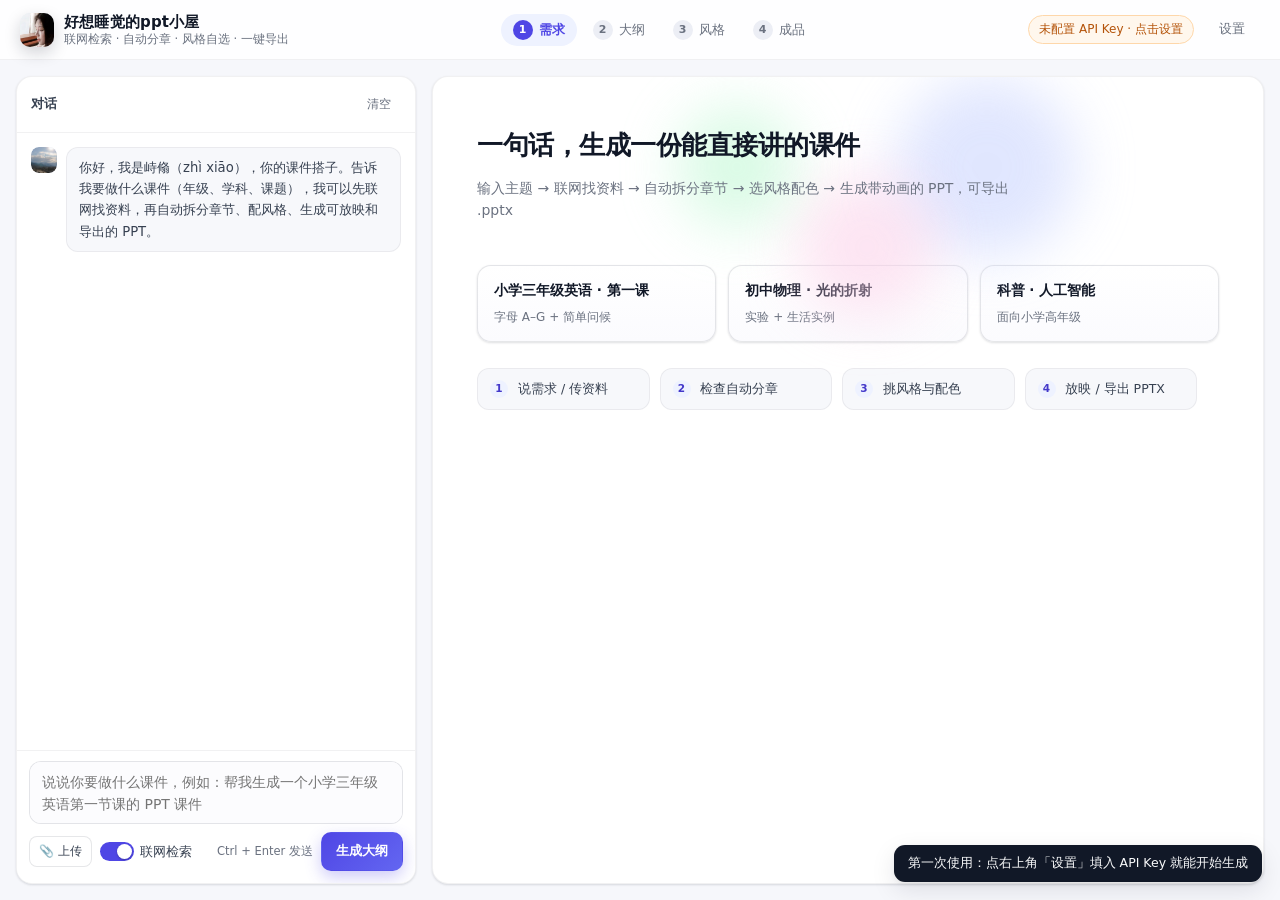
==== index.html @ 5283cb80 "security+ui: index.html" ====
<!doctype html>
<html lang="zh-CN">
<head>
<meta charset="utf-8">
<meta name="viewport" content="width=device-width, initial-scale=1">
<meta name="description" content="好想睡觉的ppt小屋 —— 一句话生成高质量 PPT 课件：联网检索、内容分章、风格配色自选、动画放映、一键导出 PPTX">
<title>好想睡觉的ppt小屋 · 一句话生成 PPT 课件</title>
<link rel="icon" type="image/png" href="assets/img/favicon.png">
<link rel="shortcut icon" href="assets/img/favicon.ico">
<meta name="referrer" content="no-referrer">
<meta http-equiv="Content-Security-Policy" content="default-src 'self'; base-uri 'self'; object-src 'none'; form-action 'self'; script-src 'self'; style-src 'self' 'unsafe-inline'; img-src 'self' data: blob: https:; media-src 'self' data: blob:; font-src 'self' data:; connect-src 'self' https:; worker-src 'self' blob:">
<link rel="stylesheet" href="assets/app.css">
<link rel="stylesheet" href="assets/themes.css">
<link rel="stylesheet" href="assets/welcome.css">
</head>
<body>

<header class="topbar">
  <div class="brand">
    <div class="brand-logo"><img src="assets/img/avatar-girl-face.jpg" alt="好想睡觉的ppt小屋"></div>
    <div class="brand-text">
      <strong>好想睡觉的ppt小屋</strong>
      <span>联网检索 · 自动分章 · 风格自选 · 一键导出</span>
    </div>
  </div>

  <ol class="steps" id="steps">
    <li data-step="1" class="is-current"><b>1</b><span>需求</span></li>
    <li data-step="2"><b>2</b><span>大纲</span></li>
    <li data-step="3"><b>3</b><span>风格</span></li>
    <li data-step="4"><b>4</b><span>成品</span></li>
  </ol>

  <div class="topbar-right">
    <span class="model-chip" id="model-chip" title="点击设置 API">未配置模型</span>
    <button class="btn ghost" id="btn-settings">设置</button>
  </div>
</header>

<main class="shell">
  <!-- ============ 左：对话 ============ -->
  <section class="chat">
    <div class="chat-head">
      <h2>对话</h2>
      <button class="btn tiny ghost" id="btn-clear">清空</button>
    </div>

    <div class="messages" id="messages"></div>

    <div class="sources" id="sources" hidden>
      <div class="sources-head"><span>联网检索结果</span><button class="btn tiny ghost" id="btn-sources-toggle">收起</button></div>
      <div class="sources-body" id="sources-body"></div>
    </div>

    <div class="composer">
      <div class="attach-strip" id="attach-strip"></div>
      <textarea id="prompt" maxlength="2000" rows="2" placeholder="说说你要做什么课件，例如：帮我生成一个小学三年级英语第一节课的 PPT 课件"></textarea>
      <div class="composer-bar">
        <button class="btn tiny" id="btn-attach" title="上传资料 / 图片 / 视频">📎 上传</button>
        <label class="switch" title="开启后会先联网检索再生成">
          <input type="checkbox" id="opt-search" checked><i></i><span>联网检索</span>
        </label>
        <span class="composer-hint" id="composer-hint">Ctrl + Enter 发送</span>
        <button class="btn primary" id="btn-send">生成大纲</button>
      </div>
    </div>
  </section>

  <!-- ============ 右：工作区 ============ -->
  <section class="stage">

    <!-- 空状态 -->
    <div class="stage-empty" id="stage-empty">
      <div class="empty-art">
        <span class="deco d1"></span><span class="deco d2"></span><span class="deco d3"></span>
        <div class="empty-title">一句话，生成一份能直接讲的课件</div>
        <p>输入主题 → 联网找资料 → 自动拆分章节 → 选风格配色 → 生成带动画的 PPT，可导出 .pptx</p>
      </div>
      <div class="examples" id="examples">
        <button class="example" data-prompt="帮我生成一个小学三年级英语第一节课内容的 PPT，包含字母和简单问候语，适合 40 分钟课堂">
          <b>小学三年级英语 · 第一课</b><span>字母 A–G + 简单问候</span>
        </button>
        <button class="example" data-prompt="帮我做一份初中物理《光的折射》课件，要有实验演示步骤和生活例子，适合 45 分钟课堂">
          <b>初中物理 · 光的折射</b><span>实验 + 生活实例</span>
        </button>
        <button class="example" data-prompt="帮我生成一份《人工智能是什么》的科普 PPT，面向小学高年级学生，要通俗有趣，带互动提问">
          <b>科普 · 人工智能</b><span>面向小学高年级</span>
        </button>
      </div>
      <div class="empty-steps">
        <div><b>1</b> 说需求 / 传资料</div>
        <div><b>2</b> 检查自动分章</div>
        <div><b>3</b> 挑风格与配色</div>
        <div><b>4</b> 放映 / 导出 PPTX</div>
      </div>
    </div>

    <!-- 面板 2：大纲 -->
    <div class="stage-panel" id="panel-outline" hidden>
      <div class="panel-head">
        <div>
          <h2>第 2 步 · 内容结构</h2>
          <p class="muted" id="outline-sub">下面是 AI 拆分出的章节，可以直接改标题、要点、增删页面。</p>
        </div>
        <div class="panel-actions">
          <button class="btn ghost" id="btn-replan">重新规划</button>
          <button class="btn primary" id="btn-to-style">下一步：选风格 →</button>
        </div>
      </div>
      <div class="deck-meta" id="deck-meta"></div>
      <div class="outline-list" id="outline-list"></div>
      <div class="outline-foot">
        <button class="btn ghost" id="btn-add-slide">＋ 添加一页</button>
        <span class="muted" id="outline-count"></span>
      </div>
    </div>

    <!-- 面板 3：风格 -->
    <div class="stage-panel" id="panel-style" hidden>
      <div class="panel-head">
        <div>
          <h2>第 3 步 · 风格与配色</h2>
          <p class="muted">先挑版式风格，再调配色、字体和动画，右侧实时预览。</p>
        </div>
        <div class="panel-actions">
          <button class="btn ghost" id="btn-back-outline">← 回到大纲</button>
          <button class="btn primary" id="btn-to-deck">生成演示文稿 →</button>
        </div>
      </div>

      <div class="style-layout">
        <div class="style-controls">
          <div class="style-block">
            <h3>版式风格</h3>
            <div class="card-row" id="style-cards"></div>
          </div>
          <div class="style-block">
            <h3>配色主题</h3>
            <div class="swatch-row" id="palette-row"></div>
          </div>
          <div class="style-block split">
            <div>
              <h3>字体</h3>
              <div class="chip-row" id="font-row"></div>
            </div>
            <div>
              <h3>动画</h3>
              <div class="chip-row" id="anim-row"></div>
            </div>
          </div>
        </div>
        <div class="style-preview">
          <div class="preview-label">实时预览</div>
          <div class="preview-stage" id="preview-stage"></div>
          <div class="preview-cap" id="preview-cap"></div>
        </div>
      </div>
    </div>

    <!-- 面板 4：成品 -->
    <div class="stage-panel" id="panel-deck" hidden>
      <div class="panel-head">
        <div>
          <h2>第 4 步 · 成品</h2>
          <p class="muted" id="deck-sub">点击任意一页可放大查看；放映时用 ← → 翻页。</p>
        </div>
        <div class="panel-actions">
          <button class="btn ghost" id="btn-back-style">← 改风格</button>
          <button class="btn" id="btn-present">▶ 全屏放映</button>
          <button class="btn" id="btn-print">打印 / PDF</button>
          <button class="btn primary" id="btn-export-pptx">导出 PPTX</button>
        </div>
      </div>
      <div class="deck-tools">
        <button class="btn tiny ghost" id="btn-export-img">导出图片版（像素级还原）</button>
        <span class="muted" id="deck-info"></span>
      </div>
      <div class="deck-grid" id="deck-grid"></div>
    </div>

  </section>
</main>

<!-- 设置 -->
<dialog class="dlg" id="dlg-settings">
  <form method="dialog" class="dlg-body" id="settings-form">
    <h2>模型设置</h2>
    <p class="muted">本页在浏览器里直接调用 DeepSeek / OpenAI 兼容接口，Key 只保存在你本机浏览器，不会上传到任何服务器。</p>

    <label>接口地址（Base URL）
      <input id="set-baseurl" type="text" placeholder="https://api.deepseek.com/v1" autocomplete="off">
    </label>
    <label>API Key
      <input id="set-apikey" type="password" placeholder="sk-..." autocomplete="off">
        <label class="chk-line"><input type="checkbox" id="set-remember" checked> 在这台电脑记住 Key（取消勾选 = 只在当前标签页有效）</label>
    </label>
    <label>模型
      <input id="set-model" type="text" list="model-list" placeholder="deepseek-chat" autocomplete="off">
      <datalist id="model-list">
        <option value="deepseek-chat"></option>
        <option value="deepseek-reasoner"></option>
        <option value="gpt-4o-mini"></option>
      </datalist>
    </label>
    <label>搜索代理（可选，留空用内置公共代理）
      <input id="set-proxy" type="text" placeholder="https://你的worker地址/?url={url}" autocomplete="off">
    </label>

    <div class="dlg-actions">
      <button class="btn ghost" type="button" id="btn-test">测试连接</button>
      <span class="dlg-status" id="test-status"></span>
      <span class="grow"></span>
      <button class="btn" value="cancel">取消</button>
      <button class="btn primary" id="btn-save-settings" value="default">保存</button>
    </div>
  </form>
</dialog>

<div class="toasts" id="toasts"></div>
<input type="file" id="file-input" multiple hidden>

<!-- 依赖库（本地 vendor 优先，缺失时回退 CDN） -->
<script src="vendor/jszip.min.js"></script>
<script src="vendor/mammoth.browser.min.js"></script>
<script src="vendor/html2canvas.min.js"></script>
<script src="vendor/pptxgen.js"></script>

<script src="assets/presets.js"></script>
<script src="assets/search.js"></script>
<script src="assets/files.js"></script>
<script src="assets/render.js"></script>
<script src="assets/export.js"></script>
<script src="assets/welcome.js"></script>
<script src="assets/app.js"></script>
</body>
</html>
---- assets/app.css ----
/* ============================================================
   app.css —— 界面外壳（对话区 / 大纲 / 风格选择 / 成品预览）
   ============================================================ */

:root{
  --bg:#f6f7fb;
  --panel:#ffffff;
  --panel-2:#fbfbfe;
  --ink:#111827;
  --ink-2:#374151;
  --muted:#6b7280;
  --line:rgba(17,24,39,.10);
  --line-soft:rgba(17,24,39,.06);
  --brand:#4f46e5;
  --brand-2:#6366f1;
  --brand-soft:#eef2ff;
  --ok:#059669;
  --warn:#d97706;
  --danger:#dc2626;
  --radius:16px;
  --radius-sm:10px;
  --shadow-sm:0 1px 2px rgba(16,24,40,.06),0 1px 3px rgba(16,24,40,.08);
  --shadow:0 8px 24px rgba(16,24,40,.10),0 2px 6px rgba(16,24,40,.06);
  --shadow-lg:0 24px 60px rgba(16,24,40,.18);
  --font: "Source Han Sans SC","Noto Sans SC","PingFang SC","Microsoft YaHei",system-ui,-apple-system,"Segoe UI",sans-serif;
}

*{box-sizing:border-box}
html,body{height:100%}
body{
  margin:0;background:var(--bg);color:var(--ink);font-family:var(--font);
  font-size:14px;line-height:1.6;-webkit-font-smoothing:antialiased;
}
button,input,textarea,select{font:inherit;color:inherit}
h1,h2,h3,h4,p{margin:0}
.muted{color:var(--muted)}
.grow{flex:1}

/* ---------------- 顶栏 ---------------- */
.topbar{
  height:60px;display:flex;align-items:center;gap:20px;padding:0 20px;
  background:rgba(255,255,255,.86);backdrop-filter:saturate(1.4) blur(10px);
  border-bottom:1px solid var(--line-soft);position:sticky;top:0;z-index:40;
}
.brand{display:flex;align-items:center;gap:10px;min-width:230px}
.brand-logo{
  width:34px;height:34px;border-radius:10px;display:grid;place-items:center;
  background:linear-gradient(135deg,#4f46e5,#7c3aed);color:#fff;font-weight:800;font-size:18px;
  box-shadow:0 6px 14px rgba(79,70,229,.35);
}
.brand-text{display:flex;flex-direction:column;line-height:1.25}
.brand-text strong{font-size:15px;letter-spacing:.2px}
.brand-text span{font-size:11.5px;color:var(--muted)}

.steps{display:flex;align-items:center;gap:4px;list-style:none;margin:0 auto;padding:0}
.steps li{display:flex;align-items:center;gap:6px;padding:6px 12px;border-radius:999px;color:var(--muted);font-size:12.5px}
.steps li b{
  width:20px;height:20px;border-radius:50%;display:grid;place-items:center;font-size:11px;
  background:#eceef5;color:#6b7280;font-weight:700;
}
.steps li.is-current{background:var(--brand-soft);color:var(--brand);font-weight:600}
.steps li.is-current b{background:var(--brand);color:#fff}
.steps li.is-done b{background:var(--ok);color:#fff}
.steps li.is-done{color:var(--ink-2)}

.topbar-right{display:flex;align-items:center;gap:10px;min-width:230px;justify-content:flex-end}
.model-chip{
  font-size:12px;color:var(--muted);background:#f3f4f8;border:1px solid var(--line-soft);
  padding:4px 10px;border-radius:999px;cursor:pointer;max-width:190px;overflow:hidden;text-overflow:ellipsis;white-space:nowrap;
}
.model-chip.is-warn{background:#fff7ed;color:#b45309;border-color:#fed7aa}

/* ---------------- 按钮 ---------------- */
.btn{
  border:1px solid var(--line);background:#fff;color:var(--ink-2);
  padding:8px 14px;border-radius:10px;cursor:pointer;font-size:13px;font-weight:500;
  transition:transform .06s ease,box-shadow .15s ease,background .15s ease,border-color .15s ease;
  white-space:nowrap;
}
.btn:hover{background:#f9fafb;border-color:rgba(17,24,39,.16)}
.btn:active{transform:translateY(1px)}
.btn.primary{background:linear-gradient(135deg,#4f46e5,#6366f1);border-color:transparent;color:#fff;font-weight:600;box-shadow:0 6px 16px rgba(79,70,229,.28)}
.btn.primary:hover{filter:brightness(1.04)}
.btn.ghost{background:transparent;border-color:transparent;color:var(--muted)}
.btn.ghost:hover{background:#f3f4f8;color:var(--ink)}
.btn.tiny{padding:5px 9px;font-size:12px;border-radius:8px}
.btn:disabled{opacity:.55;cursor:not-allowed;box-shadow:none}

/* ---------------- 主布局 ---------------- */
.shell{
  display:grid;grid-template-columns:400px minmax(0,1fr);
  gap:16px;padding:16px;height:calc(100vh - 60px);overflow:hidden;
}

/* ---------------- 对话区 ---------------- */
.chat{
  background:var(--panel);border:1px solid var(--line-soft);border-radius:var(--radius);
  box-shadow:var(--shadow-sm);display:flex;flex-direction:column;min-height:0;overflow:hidden;
}
.chat-head{display:flex;align-items:center;justify-content:space-between;padding:12px 14px;border-bottom:1px solid var(--line-soft)}
.chat-head h2{font-size:13px;font-weight:700;color:var(--ink-2);letter-spacing:.4px;text-transform:uppercase}

.messages{flex:1;overflow-y:auto;padding:14px;display:flex;flex-direction:column;gap:12px;scroll-behavior:smooth}
.msg{display:flex;gap:9px;align-items:flex-start;animation:msg-in .28s ease both}
@keyframes msg-in{from{opacity:0;transform:translateY(6px)}to{opacity:1;transform:none}}
.msg .avatar{
  flex:0 0 26px;width:26px;height:26px;border-radius:8px;display:grid;place-items:center;
  font-size:12px;font-weight:700;background:#eceef5;color:#4b5563;
}
.msg.user .avatar{background:var(--brand);color:#fff}
.msg.ai .avatar{background:linear-gradient(135deg,#0ea5e9,#6366f1);color:#fff}
.msg .bubble{
  background:#f7f8fb;border:1px solid var(--line-soft);border-radius:12px;padding:9px 12px;
  font-size:13.2px;color:var(--ink-2);max-width:100%;overflow-wrap:anywhere;white-space:pre-wrap;
}
.msg.user .bubble{background:var(--brand-soft);border-color:#e0e7ff;color:#312e81}
.msg.ai .bubble b{color:var(--ink)}
.msg .bubble .tag{
  display:inline-block;font-size:11px;padding:1px 6px;border-radius:6px;background:#eef2ff;color:#4338ca;margin-right:6px;
}
.msg .bubble .err{color:var(--danger);font-size:12.5px}
.typing{display:inline-flex;gap:3px;align-items:center}
.typing i{width:6px;height:6px;border-radius:50%;background:#9ca3af;animation:blink 1.1s infinite}
.typing i:nth-child(2){animation-delay:.15s}
.typing i:nth-child(3){animation-delay:.3s}
@keyframes blink{0%,80%,100%{opacity:.25;transform:translateY(0)}40%{opacity:1;transform:translateY(-2px)}}

.attach-strip{display:flex;flex-wrap:wrap;gap:6px}
.attach-strip:empty{display:none}
.attach{
  display:flex;align-items:center;gap:6px;background:#f3f4f8;border:1px solid var(--line-soft);
  border-radius:9px;padding:4px 8px;font-size:12px;color:var(--ink-2);max-width:100%;
}
.attach img{width:26px;height:26px;border-radius:6px;object-fit:cover}
.attach .x{cursor:pointer;color:var(--muted);font-size:13px;padding:0 2px}
.attach .x:hover{color:var(--danger)}

/* 来源 */
.sources{border-top:1px solid var(--line-soft);background:var(--panel-2);max-height:190px;display:flex;flex-direction:column}
.sources-head{display:flex;align-items:center;justify-content:space-between;padding:8px 14px;font-size:12px;color:var(--muted);font-weight:600}
.sources-body{overflow-y:auto;padding:0 14px 10px;display:flex;flex-direction:column;gap:6px}
.source{display:flex;gap:8px;font-size:12px;line-height:1.5}
.source .idx{
  flex:0 0 18px;height:18px;border-radius:5px;background:#eef2ff;color:#4338ca;font-weight:700;
  display:grid;place-items:center;font-size:10.5px;margin-top:1px;
}
.source a{color:#312e81;text-decoration:none;font-weight:600}
.source a:hover{text-decoration:underline}
.source .snip{color:var(--muted);display:block;margin-top:1px}
.sources.is-collapsed .sources-body{display:none}

/* 输入区 */
.composer{border-top:1px solid var(--line-soft);padding:10px 12px 12px;display:flex;flex-direction:column;gap:8px;background:var(--panel)}
.composer textarea{
  width:100%;resize:none;border:1px solid var(--line);border-radius:12px;padding:10px 12px;
  background:#fcfcfe;outline:none;line-height:1.55;max-height:160px;min-height:52px;
}
.composer textarea:focus{border-color:#c7d2fe;box-shadow:0 0 0 3px rgba(99,102,241,.14);background:#fff}
.composer-bar{display:flex;align-items:center;gap:8px;flex-wrap:wrap}
.composer-hint{font-size:11.5px;color:var(--muted);margin-left:auto}

.switch{display:inline-flex;align-items:center;gap:6px;font-size:12.5px;color:var(--ink-2);cursor:pointer;user-select:none}
.switch input{display:none}
.switch i{
  width:34px;height:19px;border-radius:999px;background:#d7dae3;position:relative;transition:background .18s ease;flex:0 0 auto;
}
.switch i::after{
  content:"";position:absolute;top:2px;left:2px;width:15px;height:15px;border-radius:50%;background:#fff;
  box-shadow:0 1px 2px rgba(0,0,0,.25);transition:transform .18s ease;
}
.switch input:checked + i{background:var(--brand)}
.switch input:checked + i::after{transform:translateX(15px)}

/* ---------------- 舞台 ---------------- */
.stage{
  background:var(--panel);border:1px solid var(--line-soft);border-radius:var(--radius);
  box-shadow:var(--shadow-sm);overflow:hidden;display:flex;min-height:0;position:relative;
}
[hidden]{display:none!important}
.stage-empty,.stage-panel{flex:1;min-width:0;display:flex;flex-direction:column;overflow:hidden}
.stage-empty{padding:40px 44px;overflow-y:auto}

.empty-art{position:relative;padding:8px 0 22px;max-width:640px}
.empty-art .deco{position:absolute;border-radius:50%;filter:blur(28px);opacity:.55}
.empty-art .d1{width:180px;height:180px;background:#c7d2fe;top:-40px;right:40px}
.empty-art .d2{width:140px;height:140px;background:#fbcfe8;top:60px;right:180px}
.empty-art .d3{width:120px;height:120px;background:#bbf7d0;top:-10px;right:320px}
.empty-title{position:relative;font-size:26px;font-weight:800;letter-spacing:-.5px;margin-bottom:10px}
.empty-art p{position:relative;color:var(--muted);font-size:14px;max-width:560px}

.examples{display:grid;grid-template-columns:repeat(auto-fill,minmax(220px,1fr));gap:12px;margin:22px 0 26px}
.example{
  text-align:left;border:1px solid var(--line);background:linear-gradient(180deg,#fff,#fbfbfe);
  border-radius:14px;padding:14px 16px;cursor:pointer;transition:.16s ease;box-shadow:var(--shadow-sm);
}
.example:hover{border-color:#c7d2fe;box-shadow:0 10px 24px rgba(79,70,229,.12);transform:translateY(-1px)}
.example b{display:block;font-size:13.5px;margin-bottom:3px}
.example span{font-size:12px;color:var(--muted)}

.empty-steps{display:grid;grid-template-columns:repeat(4,1fr);gap:10px;max-width:720px}
.empty-steps div{
  background:#f7f8fb;border:1px solid var(--line-soft);border-radius:12px;padding:10px 12px;font-size:12.5px;color:var(--ink-2);
}
.empty-steps b{
  display:inline-grid;place-items:center;width:18px;height:18px;border-radius:50%;background:#eef2ff;color:#4338ca;
  font-size:10.5px;margin-right:6px;vertical-align:1px;
}

/* 面板头 */
.panel-head{
  display:flex;align-items:flex-start;justify-content:space-between;gap:16px;
  padding:16px 20px;border-bottom:1px solid var(--line-soft);flex-wrap:wrap;
}
.panel-head h2{font-size:17px;font-weight:750;letter-spacing:-.2px}
.panel-head p{font-size:12.5px;margin-top:3px;max-width:620px}
.panel-actions{display:flex;gap:8px;align-items:center;flex-wrap:wrap}

/* 大纲 */
.deck-meta{padding:10px 20px;display:flex;gap:8px;flex-wrap:wrap;align-items:center;border-bottom:1px solid var(--line-soft);background:var(--panel-2)}
.deck-meta .mtitle{font-weight:700;font-size:13.5px}
.badge{font-size:11.5px;padding:2px 8px;border-radius:999px;background:#eef2ff;color:#4338ca;font-weight:600}
.badge.gray{background:#f3f4f8;color:#4b5563}
.badge.ok{background:#ecfdf5;color:#047857}

.outline-list{flex:1;overflow-y:auto;padding:16px 20px;display:flex;flex-direction:column;gap:10px}
.slide-card{
  border:1px solid var(--line);border-radius:14px;background:#fff;padding:12px 14px;display:flex;gap:12px;
  transition:.15s ease;box-shadow:var(--shadow-sm);
}
.slide-card:hover{border-color:#c7d2fe}
.slide-card .num{
  flex:0 0 30px;height:30px;border-radius:9px;display:grid;place-items:center;
  background:#f3f4f8;color:#4b5563;font-weight:700;font-size:12.5px;
}
.slide-card .body{flex:1;min-width:0;display:flex;flex-direction:column;gap:7px}
.slide-card .row1{display:flex;align-items:center;gap:8px;flex-wrap:wrap}
.slide-card select{
  font-size:11.5px;border:1px solid var(--line-soft);border-radius:7px;padding:2px 6px;background:#f9fafb;color:#4b5563;
}
.slide-card input.title{
  width:100%;border:1px solid transparent;background:transparent;font-size:14px;font-weight:600;padding:3px 4px;border-radius:7px;
}
.slide-card input.title:hover,.slide-card input.title:focus{border-color:var(--line);background:#fcfcfe;outline:none}
.slide-card input.sub{
  width:100%;border:1px solid transparent;background:transparent;font-size:12.5px;color:var(--muted);padding:2px 4px;border-radius:7px;
}
.slide-card input.sub:hover,.slide-card input.sub:focus{border-color:var(--line);background:#fcfcfe;outline:none}
.slide-card textarea{
  width:100%;border:1px solid var(--line-soft);border-radius:9px;padding:7px 9px;font-size:12.5px;line-height:1.55;
  background:#fcfcfe;resize:vertical;min-height:60px;outline:none;
}
.slide-card textarea:focus{border-color:#c7d2fe;background:#fff}
.slide-card .tools{display:flex;flex-direction:column;gap:4px}
.icon-btn{
  width:26px;height:26px;border-radius:8px;border:1px solid transparent;background:transparent;color:var(--muted);
  cursor:pointer;display:grid;place-items:center;font-size:13px;
}
.icon-btn:hover{background:#f3f4f8;color:var(--ink)}
.icon-btn.danger:hover{background:#fef2f2;color:var(--danger)}
.outline-foot{display:flex;align-items:center;gap:12px;padding:12px 20px;border-top:1px solid var(--line-soft);background:var(--panel-2)}

/* 风格 */
.style-layout{flex:1;display:grid;grid-template-columns:minmax(0,1fr) 420px;gap:0;overflow:hidden}
.style-controls{overflow-y:auto;padding:18px 20px;display:flex;flex-direction:column;gap:22px}
.style-block h3{font-size:12.5px;font-weight:700;color:var(--ink-2);margin-bottom:10px;letter-spacing:.3px}
.style-block.split{display:grid;grid-template-columns:1fr 1fr;gap:18px}

.card-row{display:grid;grid-template-columns:repeat(auto-fill,minmax(140px,1fr));gap:10px}
.style-card{
  border:1.5px solid var(--line);border-radius:12px;background:#fff;padding:8px;cursor:pointer;transition:.15s ease;text-align:left;
}
.style-card:hover{border-color:#c7d2fe;transform:translateY(-1px)}
.style-card.is-active{border-color:var(--brand);box-shadow:0 0 0 3px rgba(79,70,229,.14)}
.style-card .mini{
  height:64px;border-radius:8px;margin-bottom:7px;position:relative;overflow:hidden;border:1px solid var(--line-soft);
  display:flex;flex-direction:column;justify-content:flex-end;padding:8px;
}
.style-card .mini i{display:block;height:5px;border-radius:3px;margin-top:3px}
.style-card b{font-size:12.5px;display:block}
.style-card span{font-size:11px;color:var(--muted);display:block;line-height:1.4;margin-top:2px}

.swatch-row{display:flex;flex-wrap:wrap;gap:8px}
.swatch{
  display:flex;align-items:center;gap:7px;border:1.5px solid var(--line);background:#fff;border-radius:999px;
  padding:5px 12px 5px 6px;cursor:pointer;font-size:12px;transition:.15s ease;
}
.swatch:hover{border-color:#c7d2fe}
.swatch.is-active{border-color:var(--brand);box-shadow:0 0 0 3px rgba(79,70,229,.14)}
.swatch .dots{display:flex;gap:2px}
.swatch .dots i{width:12px;height:12px;border-radius:50%;display:block;border:1px solid rgba(0,0,0,.06)}

.chip-row{display:flex;flex-wrap:wrap;gap:7px}
.chip{
  border:1.5px solid var(--line);background:#fff;border-radius:9px;padding:6px 11px;font-size:12px;cursor:pointer;transition:.15s ease;
}
.chip:hover{border-color:#c7d2fe}
.chip.is-active{border-color:var(--brand);color:var(--brand);background:var(--brand-soft);font-weight:600}

.style-preview{border-left:1px solid var(--line-soft);background:var(--panel-2);padding:16px;display:flex;flex-direction:column;gap:10px;overflow:auto}
.preview-label{font-size:12px;color:var(--muted);font-weight:600}
.preview-stage{
  width:100%;aspect-ratio:16/9;border-radius:12px;overflow:hidden;border:1px solid var(--line);
  box-shadow:var(--shadow);background:#fff;position:relative;
}
.preview-cap{font-size:12px;color:var(--muted)}

/* 成品 */
.deck-tools{display:flex;align-items:center;gap:12px;padding:10px 20px;border-bottom:1px solid var(--line-soft);background:var(--panel-2)}
.deck-grid{
  flex:1;overflow-y:auto;padding:18px 20px;display:grid;gap:14px;
  grid-template-columns:repeat(auto-fill,minmax(260px,1fr));align-content:start;
}
.thumb-card{border:1px solid var(--line);border-radius:12px;overflow:hidden;background:#fff;cursor:pointer;transition:.15s ease;box-shadow:var(--shadow-sm)}
.thumb-card:hover{border-color:#c7d2fe;transform:translateY(-1px);box-shadow:var(--shadow)}
.thumb-card .frame{aspect-ratio:16/9;overflow:hidden;position:relative}
.thumb-card .cap{display:flex;align-items:center;gap:6px;padding:7px 9px;font-size:11.5px;color:var(--muted);border-top:1px solid var(--line-soft)}
.thumb-card .cap b{color:var(--ink-2);font-weight:600;overflow:hidden;text-overflow:ellipsis;white-space:nowrap}

/* 大图查看 */
.lightbox{position:fixed;inset:0;background:rgba(12,14,20,.82);z-index:9000;display:flex;flex-direction:column;align-items:center;justify-content:center;gap:12px;padding:24px}
.lightbox .stage-wrap{width:min(92vw,1280px);aspect-ratio:16/9;border-radius:14px;overflow:hidden;box-shadow:var(--shadow-lg);background:#fff}
.lightbox .lb-bar{display:flex;gap:10px;align-items:center;color:#e5e7eb;font-size:13px}
.lightbox .btn{background:rgba(255,255,255,.14);border-color:rgba(255,255,255,.22);color:#fff}
.lightbox .btn:hover{background:rgba(255,255,255,.22)}

/* 设置弹窗 */
.dlg{border:none;border-radius:18px;padding:0;box-shadow:var(--shadow-lg);max-width:520px;width:calc(100vw - 32px)}
.dlg::backdrop{background:rgba(12,14,20,.45);backdrop-filter:blur(2px)}
.dlg-body{padding:22px 24px;display:flex;flex-direction:column;gap:14px}
.dlg-body h2{font-size:18px;font-weight:750}
.dlg-body label{display:flex;flex-direction:column;gap:5px;font-size:12.5px;color:var(--ink-2);font-weight:600}
.dlg-body input{
  border:1px solid var(--line);border-radius:10px;padding:9px 11px;font-size:13px;background:#fcfcfe;outline:none;font-weight:400;
}
.dlg-body input:focus{border-color:#c7d2fe;box-shadow:0 0 0 3px rgba(99,102,241,.14);background:#fff}
.dlg-actions{display:flex;align-items:center;gap:10px;margin-top:4px}
.dlg-status{font-size:12px}
.dlg-status.ok{color:var(--ok)}
.dlg-status.err{color:var(--danger)}

/* Toast */
.toasts{position:fixed;right:18px;bottom:18px;display:flex;flex-direction:column;gap:8px;z-index:9500}
.toast{
  background:#111827;color:#f9fafb;border-radius:11px;padding:9px 14px;font-size:12.5px;box-shadow:var(--shadow);
  animation:toast-in .22s ease both;max-width:380px;line-height:1.5;
}
.toast.ok{background:#065f46}
.toast.err{background:#991b1b}
@keyframes toast-in{from{opacity:0;transform:translateY(8px)}to{opacity:1;transform:none}}

/* 滚动条 */
::-webkit-scrollbar{width:10px;height:10px}
::-webkit-scrollbar-thumb{background:#d9dce4;border-radius:999px;border:3px solid transparent;background-clip:content-box}
::-webkit-scrollbar-thumb:hover{background:#c3c8d4;background-clip:content-box}
::-webkit-scrollbar-track{background:transparent}

/* 响应式 */
@media (max-width:1100px){
  .shell{grid-template-columns:1fr;height:auto;overflow:visible}
  .chat{height:52vh;min-height:380px}
  .stage{min-height:60vh}
  .style-layout{grid-template-columns:1fr}
  .style-preview{border-left:none;border-top:1px solid var(--line-soft)}
  .steps{display:none}
}
@media (max-width:640px){
  .topbar{padding:0 12px;gap:10px}
  .brand-text span{display:none}
  .brand{min-width:0}
  .topbar-right{min-width:0}
  .shell{padding:10px;gap:10px}
  .stage-empty{padding:24px 18px}
  .empty-title{font-size:21px}
  .empty-steps{grid-template-columns:1fr 1fr}
  .panel-head{padding:14px}
  .panel-actions{width:100%}
  .outline-list,.deck-grid,.style-controls{padding:14px}
  .style-block.split{grid-template-columns:1fr}
  .composer-hint{display:none}
}

/* ===== 品牌与头像改成照片（2026-11-09） ===== */
.brand-logo{
  overflow:hidden;padding:0;display:block;flex:0 0 34px;
  background:#eceef5;box-shadow:0 6px 16px rgba(17,24,39,.18);
}
.brand-logo img{width:100%;height:100%;object-fit:cover;display:block}
.brand-text strong{font-size:15px;letter-spacing:.2px}

.msg .avatar{overflow:hidden;padding:0;background:#eceef5}
.msg .avatar img{width:100%;height:100%;object-fit:cover;display:block;border-radius:inherit}
.msg.user .avatar,.msg.ai .avatar{background:#eceef5}
/* ===== 品牌名（较长）在窄屏不折行、不挤爆顶栏 ===== */
.brand-text strong{white-space:nowrap}
@media (max-width:760px){
  .brand{min-width:0;flex:1 1 auto;overflow:hidden}
  .brand-text{min-width:0;overflow:hidden}
  .brand-text strong{font-size:13.5px;overflow:hidden;text-overflow:ellipsis;display:block}
  .topbar-right{gap:8px}
  #model-chip{max-width:130px;overflow:hidden;text-overflow:ellipsis;white-space:nowrap}
}
---- assets/themes.css ----
/* =========================================================================
   themes.css — 幻灯片渲染引擎样式
   舞台固定 1280×720，所有颜色/字体通过 --pp-* 变量注入（见 render.js）
   ========================================================================= */

/* ---------------------------------------------------------------- 基础 */

/* 默认主题兜底：只挂在宿主元素上。
   applyVars() 会在同一元素上写内联 --pp-*，内联样式优先于这里的声明；
   若把这些默认值写在 .slide 上，会反过来覆盖掉宿主继承下来的主题变量。 */
.pp-deck-host,
.pp-thumb-host,
.pp-presenter {
  --pp-bg: #ffffff;
  --pp-surface: #f4f6fa;
  --pp-text: #0f172a;
  --pp-muted: #64748b;
  --pp-primary: #2563eb;
  --pp-accent: #f59e0b;
  --pp-line: rgba(15, 23, 42, 0.12);
  --pp-line-strong: rgba(15, 23, 42, 0.24);
  --pp-primary-soft: rgba(37, 99, 235, 0.13);
  --pp-primary-soft-2: rgba(37, 99, 235, 0.22);
  --pp-accent-soft: rgba(245, 158, 11, 0.14);
  --pp-shadow: rgba(3, 7, 18, 0.18);
  --pp-glow: rgba(37, 99, 235, 0.34);
  --pp-on-primary: #ffffff;
  --pp-font-heading: "Source Han Sans SC", "Noto Sans SC", "PingFang SC", "Microsoft YaHei", sans-serif;
  --pp-font-body: "Source Han Sans SC", "Noto Sans SC", "PingFang SC", "Microsoft YaHei", sans-serif;
  --pp-serif: "Source Han Serif SC", "Noto Serif SC", "Songti SC", "SimSun", serif;
}

.slide {
  position: relative;
  width: 1280px;
  height: 720px;
  flex: none;
  overflow: hidden;
  background: var(--pp-bg);
  color: var(--pp-text);
  font-family: var(--pp-font-body);
  font-size: 18px;
  line-height: 1.6;
  letter-spacing: 0;
  font-synthesis: none;
  -webkit-font-smoothing: antialiased;
  -moz-osx-font-smoothing: grayscale;
  text-rendering: optimizeLegibility;
  isolation: isolate;
}

.slide *,
.slide *::before,
.slide *::after { box-sizing: border-box; }

.slide h1,
.slide h2,
.slide h3,
.slide h4,
.slide p,
.slide ul,
.slide ol,
.slide li,
.slide figure,
.slide figcaption,
.slide blockquote { margin: 0; padding: 0; }

.slide ul,
.slide ol { list-style: none; }

.slide img { max-width: 100%; }
.slide svg { display: block; }

/* 背景与装饰层 */
.slide .s-bg {
  position: absolute;
  inset: 0;
  z-index: 0;
  pointer-events: none;
  background: var(--pp-bg);
}

.slide .s-deco {
  position: absolute;
  inset: 0;
  z-index: 1;
  overflow: hidden;
  pointer-events: none;
}

.slide .s-deco > i { position: absolute; display: none; }

.slide .s-deco .d-num {
  position: absolute;
  display: none;
  font-family: var(--pp-font-heading);
  font-weight: 800;
  line-height: 0.8;
  letter-spacing: -0.07em;
  color: var(--pp-text);
  opacity: 0.04;
  pointer-events: none;
  user-select: none;
}

/* 内容容器 */
.slide .s-inner {
  position: relative;
  z-index: 2;
  display: flex;
  flex-direction: column;
  height: 100%;
  min-height: 0;
  padding: 54px 84px 52px;
}

/* 右上角风格装饰 */
.slide .s-mark {
  position: absolute;
  top: 30px;
  right: 38px;
  z-index: 4;
  display: flex;
  align-items: center;
  gap: 6px;
  height: 24px;
  pointer-events: none;
}

.slide .s-mark i {
  display: block;
  flex: none;
  width: 18px;
  height: 1px;
  background: var(--pp-muted);
}

/* 页码 */
.slide .s-page {
  position: absolute;
  right: 42px;
  bottom: 24px;
  z-index: 4;
  display: flex;
  align-items: baseline;
  gap: 5px;
  font-family: var(--pp-font-body);
  font-size: 13px;
  font-weight: 700;
  letter-spacing: 0.08em;
  color: var(--pp-muted);
  opacity: 0.85;
  font-variant-numeric: tabular-nums;
  pointer-events: none;
}

.slide .s-page span { font-size: 10px; font-weight: 500; opacity: 0.8; letter-spacing: 0.04em; }
.slide-cover .s-page,
.slide-end .s-page { display: none; }

/* ---------------------------------------------------------------- 通用文字 */
.slide .s-head {
  display: flex;
  flex: none;
  flex-direction: column;
  gap: 10px;
  min-height: 0;
  margin-bottom: 26px;
}

.slide .s-kicker {
  display: flex;
  align-items: center;
  gap: 12px;
  font-size: 11px;
  font-weight: 600;
  line-height: 1.2;
  letter-spacing: 0.22em;
  text-transform: uppercase;
  color: var(--pp-muted);
}

.slide .s-kicker .k-en { font-weight: 800; color: var(--pp-primary); letter-spacing: 0.24em; }

.slide .s-kicker .k-cn {
  padding-left: 12px;
  border-left: 1px solid var(--pp-line-strong);
  font-size: 11px;
  letter-spacing: 0.14em;
  color: var(--pp-muted);
}

.slide .s-title {
  font-family: var(--pp-font-heading);
  font-size: 40px;
  font-weight: 700;
  line-height: 1.2;
  letter-spacing: -0.015em;
  color: var(--pp-text);
  word-break: break-word;
  overflow-wrap: anywhere;
  display: -webkit-box;
  -webkit-box-orient: vertical;
  -webkit-line-clamp: 2;
  overflow: hidden;
}

.slide .s-title.is-sm { font-size: 34px; }
.slide .s-title.is-xs { font-size: 29px; letter-spacing: 0; }

.slide .s-sub {
  max-width: 920px;
  font-size: 16px;
  line-height: 1.5;
  color: var(--pp-muted);
  display: -webkit-box;
  -webkit-box-orient: vertical;
  -webkit-line-clamp: 2;
  overflow: hidden;
}

/* ---------------------------------------------------------------- 封面 */
.slide .s-inner.cover {
  justify-content: space-between;
  padding-top: 58px;
  padding-bottom: 54px;
}

.slide .cover-top {
  display: flex;
  flex: none;
  align-items: center;
  justify-content: space-between;
  gap: 24px;
  font-size: 11px;
  letter-spacing: 0.22em;
  text-transform: uppercase;
  color: var(--pp-muted);
}

.slide .cover-kicker {
  display: inline-flex;
  align-items: center;
  gap: 13px;
  font-weight: 700;
  letter-spacing: 0.16em;
  color: var(--pp-text);
}

.slide .ck-line {
  display: block;
  width: 38px;
  height: 1px;
  background: var(--pp-accent);
}

.slide .cover-label {
  font-size: 10px;
  letter-spacing: 0.3em;
  color: var(--pp-muted);
  opacity: 0.8;
}

.slide .cover-main {
  display: flex;
  flex: 1;
  min-height: 0;
  flex-direction: column;
  justify-content: center;
  max-width: 1010px;
}

.slide .cover-title {
  font-family: var(--pp-font-heading);
  font-size: 84px;
  font-weight: 750;
  line-height: 1.12;
  letter-spacing: -0.025em;
  color: var(--pp-text);
  word-break: break-word;
  overflow-wrap: anywhere;
  display: -webkit-box;
  -webkit-box-orient: vertical;
  -webkit-line-clamp: 3;
  overflow: hidden;
}

.slide .cover-title.is-lg { font-size: 88px; }
.slide .cover-title.is-md { font-size: 76px; }
.slide .cover-title.is-sm { font-size: 64px; }
.slide .cover-title.is-xs { font-size: 52px; letter-spacing: -0.01em; }

.slide .cover-sub {
  max-width: 840px;
  margin-top: 22px;
  font-size: 22px;
  line-height: 1.5;
  color: var(--pp-muted);
  display: -webkit-box;
  -webkit-box-orient: vertical;
  -webkit-line-clamp: 2;
  overflow: hidden;
}

.slide .cover-foot {
  display: flex;
  flex: none;
  align-items: center;
  gap: 28px;
  max-width: 1010px;
}

.slide .cover-rule { flex: 1 1 auto; height: 1px; background: var(--pp-line-strong); }

.slide .cover-meta { display: flex; flex: none; flex-wrap: wrap; gap: 10px; }

.slide .meta-chip {
  display: inline-flex;
  align-items: center;
  gap: 5px;
  padding: 7px 13px;
  border: 1px solid var(--pp-line);
  border-radius: 999px;
  font-size: 12px;
  letter-spacing: 0.04em;
  color: var(--pp-muted);
  white-space: nowrap;
}

.slide .meta-chip b { font-weight: 800; color: var(--pp-text); }

.slide .cover-serial {
  position: absolute;
  top: 50%;
  right: 84px;
  z-index: 1;
  display: none;
  flex-direction: column;
  align-items: flex-end;
  gap: 6px;
  transform: translateY(-50%);
  pointer-events: none;
}

.slide .cover-serial .cs-num {
  font-family: var(--pp-font-heading);
  font-size: 82px;
  font-weight: 800;
  line-height: 1;
  letter-spacing: -0.05em;
  color: var(--pp-text);
  opacity: 0.14;
  font-variant-numeric: tabular-nums;
}

.slide .cover-serial .cs-txt {
  font-size: 10px;
  letter-spacing: 0.3em;
  text-transform: uppercase;
  color: var(--pp-muted);
}

/* ---------------------------------------------------------------- 章节页 */
.slide .s-inner.section {
  flex-direction: row;
  align-items: center;
  gap: 56px;
  padding: 0 96px;
}

.slide .section-num {
  display: flex;
  flex: none;
  flex-direction: column;
  align-items: flex-start;
  gap: 4px;
  color: var(--pp-primary);
}

.slide .section-num b {
  font-family: var(--pp-font-heading);
  font-size: 152px;
  font-weight: 800;
  line-height: 0.86;
  letter-spacing: -0.06em;
  color: var(--pp-primary);
  opacity: 0.9;
  font-variant-numeric: tabular-nums;
}

.slide .section-num span {
  margin-left: 10px;
  font-size: 10px;
  letter-spacing: 0.34em;
  text-transform: uppercase;
  color: var(--pp-muted);
}

.slide .section-body {
  display: flex;
  flex: 1;
  min-width: 0;
  flex-direction: column;
  gap: 14px;
  max-width: 760px;
}

.slide .section-title {
  font-family: var(--pp-font-heading);
  font-size: 58px;
  font-weight: 750;
  line-height: 1.15;
  letter-spacing: -0.02em;
  color: var(--pp-text);
  word-break: break-word;
  overflow-wrap: anywhere;
  display: -webkit-box;
  -webkit-box-orient: vertical;
  -webkit-line-clamp: 2;
  overflow: hidden;
}

.slide .section-title.is-sm { font-size: 48px; }
.slide .section-title.is-xs { font-size: 40px; letter-spacing: -0.01em; }

.slide .section-sub {
  font-size: 20px;
  line-height: 1.6;
  color: var(--pp-muted);
  display: -webkit-box;
  -webkit-box-orient: vertical;
  -webkit-line-clamp: 2;
  overflow: hidden;
}

.slide .section-side {
  position: absolute;
  right: 96px;
  bottom: 88px;
  display: flex;
  align-items: flex-end;
  gap: 8px;
}

.slide .section-side i { display: block; width: 1px; height: 34px; background: var(--pp-line-strong); }
.slide .section-side i:nth-child(2) { height: 20px; background: var(--pp-accent); }
.slide .section-side i:nth-child(3) { height: 48px; }

/* ---------------------------------------------------------------- 要点页 */
.slide .bullets {
  display: flex;
  flex: 1;
  min-height: 0;
  flex-direction: column;
  justify-content: center;
  gap: 16px;
  overflow: hidden;
}

.slide .bullets li {
  display: flex;
  align-items: flex-start;
  gap: 18px;
  min-width: 0;
}

.slide .b-badge {
  display: grid;
  flex: none;
  place-items: center;
  width: 46px;
  height: 46px;
  margin-top: 1px;
  border: 1px solid var(--pp-primary-soft-2);
  border-radius: 13px;
  background: var(--pp-primary-soft);
  color: var(--pp-primary);
}

.slide .b-badge svg {
  width: 22px;
  height: 22px;
  fill: none;
  stroke: currentColor;
  stroke-width: 1.7;
  stroke-linecap: round;
  stroke-linejoin: round;
}

.slide .b-text {
  flex: 1;
  min-width: 0;
  font-weight: 500;
  color: var(--pp-text);
  word-break: break-word;
  overflow-wrap: anywhere;
  display: -webkit-box;
  -webkit-box-orient: vertical;
  -webkit-line-clamp: 2;
  overflow: hidden;
}

.slide .bullets.sz-l { gap: 22px; }
.slide .bullets.sz-l .b-text { font-size: 30px; line-height: 1.42; }
.slide .bullets.sz-l .b-badge { width: 56px; height: 56px; border-radius: 16px; }
.slide .bullets.sz-l .b-badge svg { width: 26px; height: 26px; }

.slide .bullets.sz-m { gap: 18px; }
.slide .bullets.sz-m .b-text { font-size: 26px; line-height: 1.45; }
.slide .bullets.sz-m .b-badge { width: 50px; height: 50px; border-radius: 14px; }
.slide .bullets.sz-m .b-badge svg { width: 24px; height: 24px; }

.slide .bullets.sz-s { gap: 13px; }
.slide .bullets.sz-s .b-text { font-size: 22px; line-height: 1.45; }
.slide .bullets.sz-s .b-badge { width: 44px; height: 44px; border-radius: 12px; }

.slide .bullets.sz-xs { gap: 11px; }
.slide .bullets.sz-xs .b-text { font-size: 18px; line-height: 1.45; }
.slide .bullets.sz-xs .b-badge { width: 38px; height: 38px; border-radius: 10px; }
.slide .bullets.sz-xs .b-badge svg { width: 19px; height: 19px; }

.slide .bullets.sz-xxs { gap: 9px; }
.slide .bullets.sz-xxs .b-text { font-size: 15.5px; line-height: 1.45; }
.slide .bullets.sz-xxs .b-badge { width: 32px; height: 32px; border-radius: 9px; }
.slide .bullets.sz-xxs .b-badge svg { width: 16px; height: 16px; }

.slide .bullets.cols-2 {
  display: grid;
  grid-template-columns: 1fr 1fr;
  grid-auto-flow: column;
  grid-template-rows: repeat(var(--rows, 6), minmax(0, auto));
  align-content: center;
  column-gap: 44px;
  row-gap: 15px;
}

.slide .bullets.cols-2 .b-text { -webkit-line-clamp: 2; }

.slide .bullets-more {
  flex: none;
  margin-top: 12px;
  font-size: 12px;
  letter-spacing: 0.08em;
  color: var(--pp-muted);
  opacity: 0.85;
}

/* ---------------------------------------------------------------- 两栏对比 */
.slide .cols {
  position: relative;
  display: grid;
  flex: 1;
  min-height: 0;
  grid-template-columns: 1fr 1fr;
  gap: 30px;
  align-items: stretch;
}

.slide .col {
  position: relative;
  display: flex;
  min-width: 0;
  min-height: 0;
  flex-direction: column;
  padding: 24px 26px;
  border: 1px solid var(--pp-line);
  border-radius: 18px;
  background: var(--pp-surface);
  overflow: hidden;
}

.slide .col-head {
  display: flex;
  flex: none;
  align-items: center;
  gap: 12px;
  margin-bottom: 10px;
}

.slide .col-badge {
  display: grid;
  flex: none;
  place-items: center;
  width: 34px;
  height: 34px;
  border-radius: 9px;
  background: var(--pp-primary);
  color: var(--pp-on-primary);
  font-size: 14px;
  font-weight: 800;
  letter-spacing: 0.02em;
}

.slide .col-b .col-badge { background: var(--pp-accent); }

.slide .col-head h3 {
  min-width: 0;
  font-family: var(--pp-font-heading);
  font-size: 23px;
  font-weight: 700;
  line-height: 1.3;
  color: var(--pp-text);
  display: -webkit-box;
  -webkit-box-orient: vertical;
  -webkit-line-clamp: 2;
  overflow: hidden;
}

.slide .col-sub {
  flex: none;
  margin-bottom: 9px;
  font-size: 14px;
  line-height: 1.5;
  color: var(--pp-muted);
  display: -webkit-box;
  -webkit-box-orient: vertical;
  -webkit-line-clamp: 2;
  overflow: hidden;
}

.slide .col-list {
  display: flex;
  min-height: 0;
  flex-direction: column;
  gap: 11px;
  overflow: hidden;
}

.slide .col-list li {
  display: flex;
  align-items: flex-start;
  gap: 10px;
  min-width: 0;
  font-size: 18px;
  line-height: 1.5;
  color: var(--pp-text);
}

.slide .col-list li > span:last-child {
  flex: 1;
  min-width: 0;
  word-break: break-word;
  overflow-wrap: anywhere;
  display: -webkit-box;
  -webkit-box-orient: vertical;
  -webkit-line-clamp: 2;
  overflow: hidden;
}

.slide .dot {
  flex: none;
  width: 5px;
  height: 5px;
  margin-top: 0.62em;
  border-radius: 50%;
  background: var(--pp-primary);
}

.slide .col-b .dot { background: var(--pp-accent); }

.slide .col-list.is-dense { gap: 8px; }
.slide .col-list.is-dense li { font-size: 15.5px; line-height: 1.45; }

.slide .col-vs {
  position: absolute;
  top: calc(50% - 28px);
  left: calc(50% - 28px);
  z-index: 3;
  display: grid;
  place-items: center;
  width: 56px;
  height: 56px;
  border: 1px solid var(--pp-line-strong);
  border-radius: 50%;
  background: var(--pp-bg);
  color: var(--pp-primary);
  font-family: var(--pp-font-body);
  font-size: 13px;
  font-weight: 800;
  letter-spacing: 0.06em;
  box-shadow: 0 8px 26px -14px var(--pp-shadow);
}

/* ---------------------------------------------------------------- 图文页 */
.slide .image-layout {
  display: grid;
  flex: 1;
  min-height: 0;
  grid-template-columns: 0.92fr 1.08fr;
  gap: 46px;
  align-items: stretch;
  overflow: hidden;
}

.slide .image-text {
  display: flex;
  min-width: 0;
  min-height: 0;
  flex-direction: column;
  justify-content: center;
}

.slide .image-text .s-head { margin-bottom: 16px; }

.slide .image-caption {
  margin: 2px 0 14px;
  padding-left: 14px;
  border-left: 2px solid var(--pp-accent);
  font-size: 14px;
  line-height: 1.55;
  color: var(--pp-muted);
  display: -webkit-box;
  -webkit-box-orient: vertical;
  -webkit-line-clamp: 3;
  overflow: hidden;
}

.slide .image-bullets {
  display: flex;
  flex-direction: column;
  gap: 9px;
}

.slide .image-bullets li {
  display: flex;
  align-items: flex-start;
  gap: 10px;
  font-size: 16px;
  line-height: 1.5;
  color: var(--pp-muted);
  min-width: 0;
}

.slide .image-bullets li > span:last-child {
  flex: 1;
  min-width: 0;
  display: -webkit-box;
  -webkit-box-orient: vertical;
  -webkit-line-clamp: 2;
  overflow: hidden;
}

.slide .image-figure {
  position: relative;
  display: flex;
  min-height: 0;
  height: 100%;
  flex-direction: column;
  overflow: hidden;
  margin: 0;
  border: 1px solid var(--pp-line);
  border-radius: 18px;
  background: var(--pp-surface);
  box-shadow: 0 34px 64px -40px var(--pp-shadow);
}

.slide .image-figure img {
  display: block;
  width: 100%;
  min-height: 0;
  flex: 1 1 auto;
  object-fit: cover;
}

.slide .image-figure figcaption {
  flex: none;
  padding: 11px 16px;
  border-top: 1px solid var(--pp-line);
  background: var(--pp-bg);
  font-size: 12.5px;
  line-height: 1.4;
  color: var(--pp-muted);
}

.slide .image-ph {
  display: flex;
  flex: 1;
  min-height: 0;
  flex-direction: column;
  align-items: center;
  justify-content: center;
  gap: 8px;
  padding: 20px;
  text-align: center;
  color: var(--pp-muted);
  background:
    radial-gradient(circle at 50% 42%, var(--pp-primary-soft), transparent 68%),
    var(--pp-surface);
}

.slide .image-ph svg {
  width: 58px;
  height: 58px;
  opacity: 0.55;
  fill: none;
  stroke: var(--pp-primary);
  stroke-width: 1.4;
  stroke-linecap: round;
  stroke-linejoin: round;
}

.slide .image-ph b { font-size: 15px; font-weight: 600; color: var(--pp-text); }
.slide .image-ph span { font-size: 12px; opacity: 0.8; }

/* ---------------------------------------------------------------- 引言页 */
.slide .s-inner.quote {
  align-items: center;
  justify-content: center;
  padding: 48px 120px 56px;
  text-align: center;
}

.slide .quote-label {
  display: flex;
  flex: none;
  align-items: center;
  gap: 14px;
  margin-bottom: 14px;
  font-size: 10px;
  font-weight: 700;
  letter-spacing: 0.32em;
  color: var(--pp-muted);
}

.slide .quote-label span { display: block; width: 34px; height: 1px; background: var(--pp-line-strong); }

.slide .quote-mark {
  flex: none;
  height: 62px;
  margin-bottom: 4px;
  font-family: var(--pp-serif);
  font-size: 148px;
  line-height: 0.55;
  color: var(--pp-accent);
  opacity: 0.9;
  user-select: none;
}

.slide .quote-text {
  max-width: 980px;
  font-family: var(--pp-font-heading);
  font-size: 42px;
  font-weight: 600;
  line-height: 1.45;
  letter-spacing: -0.01em;
  color: var(--pp-text);
  word-break: break-word;
  overflow-wrap: anywhere;
  display: -webkit-box;
  -webkit-box-orient: vertical;
  -webkit-line-clamp: 5;
  overflow: hidden;
}

.slide .quote-text.is-sm { font-size: 34px; line-height: 1.5; }
.slide .quote-text.is-xs { font-size: 28px; line-height: 1.55; letter-spacing: 0; }

.slide .quote-author {
  display: flex;
  flex: none;
  align-items: center;
  gap: 14px;
  margin-top: 32px;
  font-size: 17px;
  letter-spacing: 0.04em;
  color: var(--pp-muted);
}

.slide .qa-line { display: block; width: 46px; height: 1px; background: var(--pp-accent); }

/* ---------------------------------------------------------------- 数据页 */
.slide .stats {
  display: grid;
  flex: 1;
  min-height: 0;
  gap: 20px;
  align-content: center;
  overflow: hidden;
}

.slide .stats.n-2 { grid-template-columns: repeat(2, minmax(0, 1fr)); }
.slide .stats.n-3 { grid-template-columns: repeat(3, minmax(0, 1fr)); }
.slide .stats.n-4 { grid-template-columns: repeat(4, minmax(0, 1fr)); gap: 16px; }

.slide .stat {
  position: relative;
  display: flex;
  min-width: 0;
  flex-direction: column;
  justify-content: center;
  gap: 7px;
  padding: 28px 26px 32px;
  overflow: hidden;
  border: 1px solid var(--pp-line);
  border-radius: 18px;
  background: var(--pp-surface);
}

.slide .stat-val {
  font-family: var(--pp-font-heading);
  font-size: 68px;
  font-weight: 800;
  line-height: 1;
  letter-spacing: -0.045em;
  color: var(--pp-primary);
  white-space: nowrap;
  overflow: hidden;
  text-overflow: ellipsis;
  font-variant-numeric: tabular-nums;
}

.slide .stats.n-2 .stat-val { font-size: 82px; }
.slide .stats.n-4 .stat-val { font-size: 54px; }
.slide .stat-val.is-long { font-size: 44px; letter-spacing: -0.03em; }
.slide .stats.n-2 .stat-val.is-long { font-size: 58px; }
.slide .stats.n-4 .stat-val.is-long { font-size: 36px; }

.slide .stat-label {
  font-size: 16px;
  font-weight: 700;
  line-height: 1.4;
  color: var(--pp-text);
  display: -webkit-box;
  -webkit-box-orient: vertical;
  -webkit-line-clamp: 2;
  overflow: hidden;
}

.slide .stat-note {
  font-size: 12.5px;
  line-height: 1.45;
  color: var(--pp-muted);
  display: -webkit-box;
  -webkit-box-orient: vertical;
  -webkit-line-clamp: 2;
  overflow: hidden;
}

.slide .stat-bar {
  position: absolute;
  left: 26px;
  bottom: 0;
  width: 52px;
  height: 3px;
  border-radius: 2px 2px 0 0;
  background: var(--pp-accent);
}

/* ---------------------------------------------------------------- 清单 / 时间轴 */
.slide .timeline {
  position: relative;
  display: flex;
  flex: 1;
  min-height: 0;
  flex-direction: column;
  justify-content: center;
  gap: 3px;
  overflow: hidden;
}

.slide .timeline > li {
  position: relative;
  display: flex;
  align-items: flex-start;
  gap: 18px;
  padding: 7px 0;
  min-height: 0;
}

.slide .timeline > li::before {
  content: "";
  position: absolute;
  left: 21px;
  top: 51px;
  bottom: -11px;
  width: 1px;
  background: var(--pp-line);
  z-index: 0;
}

.slide .timeline > li:last-child::before { display: none; }

.slide .tl-node {
  position: relative;
  z-index: 1;
  display: grid;
  flex: none;
  place-items: center;
  width: 44px;
  height: 44px;
  border: 1px solid var(--pp-line-strong);
  border-radius: 50%;
  background: var(--pp-bg);
  color: var(--pp-primary);
  font-family: var(--pp-font-body);
  font-size: 12px;
  font-weight: 800;
  letter-spacing: 0.02em;
  font-variant-numeric: tabular-nums;
}

.slide .tl-body {
  display: flex;
  min-width: 0;
  flex-direction: column;
  gap: 3px;
  padding-top: 2px;
}

.slide .tl-title {
  font-family: var(--pp-font-heading);
  font-size: 19px;
  font-weight: 700;
  line-height: 1.35;
  color: var(--pp-text);
  word-break: break-word;
  overflow-wrap: anywhere;
  display: -webkit-box;
  -webkit-box-orient: vertical;
  -webkit-line-clamp: 1;
  overflow: hidden;
}

.slide .tl-desc {
  font-size: 16.5px;
  line-height: 1.5;
  color: var(--pp-muted);
  word-break: break-word;
  overflow-wrap: anywhere;
  display: -webkit-box;
  -webkit-box-orient: vertical;
  -webkit-line-clamp: 2;
  overflow: hidden;
}

.slide .timeline.cols-2 {
  display: grid;
  grid-template-columns: 1fr 1fr;
  grid-auto-flow: column;
  grid-template-rows: repeat(var(--rows, 4), minmax(0, auto));
  column-gap: 50px;
  row-gap: 4px;
  align-content: center;
  justify-content: stretch;
}

.slide .timeline.cols-2 > li::before { display: none; }
.slide .timeline.cols-2 .tl-node { width: 38px; height: 38px; font-size: 11px; }

/* ---------------------------------------------------------------- 结束页 */
.slide .s-inner.end {
  align-items: center;
  justify-content: center;
  padding: 0 100px;
  text-align: center;
}

.slide .end-kicker {
  display: flex;
  flex: none;
  align-items: center;
  gap: 14px;
  margin-bottom: 20px;
  font-size: 10px;
  font-weight: 700;
  letter-spacing: 0.34em;
  color: var(--pp-muted);
}

.slide .end-kicker span { display: block; width: 40px; height: 1px; background: var(--pp-accent); }

.slide .end-title {
  max-width: 1000px;
  font-family: var(--pp-font-heading);
  font-size: 104px;
  font-weight: 800;
  line-height: 1.08;
  letter-spacing: -0.04em;
  color: var(--pp-text);
  word-break: break-word;
  overflow-wrap: anywhere;
  display: -webkit-box;
  -webkit-box-orient: vertical;
  -webkit-line-clamp: 2;
  overflow: hidden;
}

.slide .end-title.is-md { font-size: 84px; }
.slide .end-title.is-sm { font-size: 64px; letter-spacing: -0.025em; }
.slide .end-title.is-xs { font-size: 48px; letter-spacing: -0.015em; }

.slide .end-sub {
  max-width: 760px;
  margin-top: 18px;
  font-size: 21px;
  line-height: 1.6;
  color: var(--pp-muted);
  display: -webkit-box;
  -webkit-box-orient: vertical;
  -webkit-line-clamp: 2;
  overflow: hidden;
}

.slide .end-contact {
  display: flex;
  flex-wrap: wrap;
  justify-content: center;
  gap: 12px;
  max-width: 900px;
  margin-top: 34px;
}

.slide .end-contact span {
  padding: 8px 16px;
  border: 1px solid var(--pp-line);
  border-radius: 999px;
  background: var(--pp-surface);
  font-size: 14px;
  letter-spacing: 0.02em;
  color: var(--pp-muted);
}

.slide .end > *:not(.end-art) { position: relative; z-index: 1; }

.slide .end-art {
  position: absolute;
  inset: 0;
  z-index: -1;
  overflow: hidden;
  pointer-events: none;
}

.slide .end-art i {
  position: absolute;
  display: block;
  border: 1px solid var(--pp-line);
  border-radius: 50%;
}

.slide .end-art i:nth-child(1) { left: 50%; top: 50%; width: 560px; height: 560px; transform: translate(-50%, -50%); }
.slide .end-art i:nth-child(2) { left: 50%; top: 50%; width: 720px; height: 720px; transform: translate(-50%, -50%); opacity: 0.6; }
.slide .end-art i:nth-child(3) { left: 50%; top: 50%; width: 900px; height: 900px; transform: translate(-50%, -50%); opacity: 0.35; }

/* ---------------------------------------------------------------- 空状态 */
.slide .bullets-empty {
  display: flex;
  flex: 1;
  align-items: center;
  justify-content: center;
  border: 1px dashed var(--pp-line-strong);
  border-radius: 16px;
  font-size: 18px;
  color: var(--pp-muted);
}

/* =========================================================================
   幻灯片容器 / 缩略图容器
   ========================================================================= */
.pp-deck-host { position: relative; width: 100%; }

.deck {
  display: flex;
  flex-direction: column;
  align-items: center;
  gap: 24px;
  width: 100%;
}

.slide-frame {
  position: relative;
  flex: none;
  width: calc(1280px * var(--pp-scale, 1));
  height: calc(720px * var(--pp-scale, 1));
  overflow: hidden;
  border-radius: 14px;
  background: var(--pp-bg, #fff);
  box-shadow: 0 26px 70px -34px rgba(3, 7, 18, 0.42);
}

.slide-frame > .slide {
  transform: scale(var(--pp-scale, 1));
  transform-origin: 0 0;
}

.deck--single { height: 100%; justify-content: center; }
.deck--single .slide-frame.is-hidden { display: none; }

.deck-empty {
  display: flex;
  width: 100%;
  min-height: 240px;
  flex-direction: column;
  align-items: center;
  justify-content: center;
  gap: 6px;
  border: 1px dashed var(--pp-line-strong);
  border-radius: 16px;
  color: var(--pp-muted);
  font-size: 14px;
}

.deck-empty b { font-size: 16px; color: var(--pp-text); }

.pp-thumb-host {
  position: relative;
  width: 100%;
  height: auto;
  aspect-ratio: 16 / 9;
  overflow: hidden;
  background: var(--pp-bg, #fff);
}

.pp-thumb-inner {
  position: absolute;
  top: 0;
  left: 0;
  width: 1280px;
  height: 720px;
  transform: scale(var(--pp-scale, 1));
  transform-origin: 0 0;
  pointer-events: none;
}

/* =========================================================================
   入场动画：.slide.is-active 时子元素依次入场，--i 控制 stagger
   ========================================================================= */
.slide .anim {
  animation-duration: 0.72s;
  animation-timing-function: cubic-bezier(0.22, 0.72, 0.22, 1);
  animation-fill-mode: both;
  animation-delay: calc(var(--i, 0) * 90ms);
}

.slide.is-active.anim-fade-up .anim { animation-name: pp-fade-up; }
.slide.is-active.anim-fade .anim { animation-name: pp-fade; animation-duration: 0.85s; }
.slide.is-active.anim-slide-left .anim { animation-name: pp-slide-left; }
.slide.is-active.anim-zoom .anim { animation-name: pp-zoom; }
.slide.is-active.anim-wipe .anim { animation-name: pp-wipe; animation-duration: 0.9s; }

.slide.is-active.anim-fade-up .anim:nth-child(2n) { animation-duration: 0.78s; }

@keyframes pp-fade-up {
  from { opacity: 0; transform: translate3d(0, 24px, 0); }
  to { opacity: 1; transform: none; }
}

@keyframes pp-fade {
  from { opacity: 0; }
  to { opacity: 1; }
}

@keyframes pp-slide-left {
  from { opacity: 0; transform: translate3d(42px, 0, 0); }
  to { opacity: 1; transform: none; }
}

@keyframes pp-zoom {
  from { opacity: 0; transform: scale(0.93); }
  to { opacity: 1; transform: none; }
}

@keyframes pp-wipe {
  from { opacity: 0.35; clip-path: inset(0 100% 0 0); }
  to { opacity: 1; clip-path: inset(0 0 0 0); }
}

/* 静态渲染（缩略图 / 导出 / animate:false）不播放动画 */
.slide.pp-static .anim {
  animation: none !important;
  opacity: 1 !important;
  transform: none !important;
  clip-path: none !important;
}

/* =========================================================================
   风格 1：editorial —— 杂志极简
   ========================================================================= */
.slide.st-editorial .s-bg {
  background:
    radial-gradient(760px 420px at 100% -8%, var(--pp-primary-soft), transparent 66%),
    radial-gradient(520px 320px at -8% 108%, var(--pp-accent-soft), transparent 64%),
    var(--pp-bg);
}

.slide.st-editorial .s-deco .d1 {
  display: block;
  top: 116px;
  bottom: 116px;
  left: 38px;
  width: 1px;
  background: var(--pp-line-strong);
}

.slide.st-editorial .s-deco .d2 {
  display: block;
  top: 150px;
  right: 96px;
  width: 10px;
  height: 10px;
  background: var(--pp-accent);
  transform: rotate(45deg);
}
 
.slide.st-editorial .s-deco .d3 {
  display: block;
  right: 66px;
  bottom: 132px;
  width: 1px;
  height: 148px;
  background: var(--pp-line-strong);
}

.slide.st-editorial .s-deco .d-num {
  display: block;
  right: 14px;
  bottom: -58px;
  font-size: 300px;
}

.slide.st-editorial .s-mark i:nth-child(1) { width: 30px; height: 1px; background: var(--pp-text); }
.slide.st-editorial .s-mark i:nth-child(2) { width: 5px; height: 5px; background: var(--pp-accent); transform: rotate(45deg); }
.slide.st-editorial .s-mark i:nth-child(3) { width: 1px; height: 16px; background: var(--pp-line-strong); margin-left: 4px; }

.slide.st-editorial .s-kicker { letter-spacing: 0.28em; }
.slide.st-editorial .s-kicker .k-en { color: var(--pp-accent); }

.slide.st-editorial .s-head {
  padding-bottom: 20px;
  border-bottom: 1px solid var(--pp-line);
}

.slide.st-editorial .s-title { font-weight: 600; letter-spacing: -0.02em; }
.slide.st-editorial .s-sub { margin-top: 2px; }

/* editorial · 要点：横向细线列表 + 方块徽标 */
.slide.st-editorial .bullets li {
  align-items: center;
  gap: 20px;
  padding-bottom: 12px;
  border-bottom: 1px solid var(--pp-line);
}

.slide.st-editorial .bullets li:last-child { padding-bottom: 0; border-bottom: 0; }

.slide.st-editorial .b-badge {
  border-radius: 2px;
  border-color: var(--pp-line-strong);
  background: transparent;
  color: var(--pp-accent);
}

.slide.st-editorial .b-text { font-weight: 500; }

/* editorial · 两栏：锐利边角 */
.slide.st-editorial .col {
  padding: 26px 30px;
  border-radius: 1px;
  background: transparent;
  border-color: var(--pp-line-strong);
}

.slide.st-editorial .col-head { padding-bottom: 12px; border-bottom: 1px solid var(--pp-line); }
.slide.st-editorial .col-badge {
  border-radius: 1px;
  background: transparent;
  border: 1px solid var(--pp-line-strong);
  color: var(--pp-text);
}
.slide.st-editorial .col-head h3 { font-weight: 600; }

.slide.st-editorial .col-vs {
  border-radius: 1px;
  rotate: 45deg;
  background: var(--pp-bg);
  box-shadow: none;
}
.slide.st-editorial .col-vs span { rotate: -45deg; font-size: 11px; }

/* editorial · 封面 */
.slide.st-editorial .cover-title { font-weight: 600; letter-spacing: -0.03em; }
.slide.st-editorial .cover-serial { display: flex; }
.slide.st-editorial .cover-rule { background: var(--pp-line-strong); }
.slide.st-editorial .cover-label { opacity: 0.55; }

/* editorial · 章节 */
.slide.st-editorial .section-num b { font-weight: 500; color: var(--pp-text); opacity: 0.16; font-size: 168px; }
.slide.st-editorial .section-num span { color: var(--pp-accent); }
.slide.st-editorial .section-title { font-weight: 600; }
.slide.st-editorial .section-side i { background: var(--pp-text); opacity: 0.2; }
.slide.st-editorial .section-side i:nth-child(2) { background: var(--pp-accent); opacity: 1; }

/* editorial · 数据：顶部细线，无卡片底 */
.slide.st-editorial .stats { gap: 26px; }
.slide.st-editorial .stat {
  padding: 24px 10px 18px;
  border: 0;
  border-top: 1px solid var(--pp-line-strong);
  border-radius: 0;
  background: transparent;
}
.slide.st-editorial .stat-val { font-weight: 600; color: var(--pp-text); }
.slide.st-editorial .stat-bar { top: -1px; bottom: auto; left: 10px; width: 34px; height: 2px; border-radius: 0; }

/* editorial · 清单 */
.slide.st-editorial .tl-node { border-radius: 1px; border-color: var(--pp-line-strong); }
.slide.st-editorial .timeline > li::before { background: var(--pp-line); }

/* editorial · 引言 */
.slide.st-editorial .quote-text { font-weight: 500; }
.slide.st-editorial .quote-mark { color: var(--pp-accent); }

/* editorial · 结束 */
.slide.st-editorial .end-title { font-weight: 600; letter-spacing: -0.03em; }
.slide.st-editorial .end-contact span { border-radius: 1px; background: transparent; }

/* =========================================================================
   风格 2：corporate —— 商务深色
   ========================================================================= */
.slide.st-corporate .s-bg {
  background:
    radial-gradient(920px 560px at 108% -18%, var(--pp-primary-soft-2), transparent 62%),
    radial-gradient(700px 460px at -12% 118%, var(--pp-primary-soft), transparent 60%),
    linear-gradient(152deg, var(--pp-bg) 0%, var(--pp-surface) 100%);
}

.slide.st-corporate .s-bg::before {
  content: "";
  position: absolute;
  inset: 0;
  background-image:
    linear-gradient(var(--pp-line) 1px, transparent 1px),
    linear-gradient(90deg, var(--pp-line) 1px, transparent 1px);
  background-size: 84px 84px;
  opacity: 0.45;
  -webkit-mask-image: linear-gradient(122deg, rgba(0, 0, 0, 0.95), transparent 74%);
  mask-image: linear-gradient(122deg, rgba(0, 0, 0, 0.95), transparent 74%);
}

.slide.st-corporate .s-deco .d1 {
  display: block;
  top: 0;
  right: 0;
  bottom: 0;
  width: 36%;
  background: linear-gradient(205deg, var(--pp-primary-soft-2), transparent 62%);
  clip-path: polygon(38% 0, 100% 0, 100% 100%, 0 100%);
}

.slide.st-corporate .s-deco .d2 {
  display: block;
  top: 46px;
  right: 88px;
  width: 1px;
  height: 116px;
  background: linear-gradient(var(--pp-accent), transparent);
}

.slide.st-corporate .s-deco .d3 {
  display: block;
  left: 44px;
  bottom: 46px;
  width: 7px;
  height: 7px;
  background: var(--pp-accent);
}

.slide.st-corporate .s-deco .d-num {
  display: block;
  top: 76px;
  right: 46px;
  font-size: 190px;
  opacity: 0.045;
}

/* 封面上右上角已经有 serial 编号，幽灵数字会和它叠在一起 */
.slide.st-corporate.slide-cover .s-deco .d-num { display: none; }

.slide.st-corporate .s-mark i:nth-child(1) {
  width: 22px;
  height: 22px;
  border-top: 1.5px solid var(--pp-accent);
  border-right: 1.5px solid var(--pp-accent);
  background: transparent;
}
.slide.st-corporate .s-mark i:nth-child(2) {
  width: 6px;
  height: 6px;
  margin-right: 8px;
  background: var(--pp-primary);
}
.slide.st-corporate .s-mark i:nth-child(3) { display: none; }

.slide.st-corporate .s-kicker .k-en { color: var(--pp-accent); letter-spacing: 0.3em; }

.slide.st-corporate .s-head { position: relative; padding-left: 22px; }
.slide.st-corporate .s-head::before {
  content: "";
  position: absolute;
  top: 4px;
  bottom: 6px;
  left: 0;
  width: 3px;
  border-radius: 2px;
  background: linear-gradient(var(--pp-accent), var(--pp-primary));
}

.slide.st-corporate .s-title { font-weight: 750; }

/* corporate · 要点 */
.slide.st-corporate .bullets li {
  align-items: center;
  gap: 20px;
  padding: 9px 0;
  border-bottom: 1px solid var(--pp-line);
}
.slide.st-corporate .bullets li:last-child { border-bottom: 0; }
.slide.st-corporate .b-badge {
  border-radius: 8px;
  border-color: var(--pp-line);
  background: linear-gradient(160deg, var(--pp-surface), transparent);
  color: var(--pp-accent);
}

/* corporate · 两栏 */
.slide.st-corporate .col {
  border-radius: 12px;
  background: linear-gradient(160deg, var(--pp-surface), rgba(255, 255, 255, 0.02));
  box-shadow: inset 0 1px 0 rgba(255, 255, 255, 0.07);
}
.slide.st-corporate .col-badge { border-radius: 6px; }
.slide.st-corporate .col-vs {
  border-radius: 8px;
  background: var(--pp-bg);
  color: var(--pp-accent);
}
.slide.st-corporate .dot { width: 6px; height: 6px; background: var(--pp-accent); }

/* corporate · 封面 */
.slide.st-corporate .cover-main { max-width: 860px; }
.slide.st-corporate .cover-title { font-weight: 750; }
.slide.st-corporate .cover-kicker { letter-spacing: 0.2em; }
.slide.st-corporate .ck-line { width: 44px; }
.slide.st-corporate .cover-serial {
  top: 118px;
  right: 88px;
  bottom: auto;
  display: flex;
  flex-direction: column;
  align-items: flex-end;
  gap: 0;
  transform: none;
}
.slide.st-corporate .cover-serial .cs-num {
  font-size: 44px;
  color: var(--pp-accent);
  opacity: 0.95;
}
.slide.st-corporate .cover-serial .cs-txt { font-size: 9px; letter-spacing: 0.24em; }
.slide.st-corporate .cover-rule { background: linear-gradient(90deg, var(--pp-accent), var(--pp-line) 40%, transparent); }
.slide.st-corporate .meta-chip { background: var(--pp-primary-soft); border-color: var(--pp-line); }
.slide.st-corporate .cover-label { color: var(--pp-accent); opacity: 0.9; }

/* corporate · 章节 */
.slide.st-corporate .section-num b { color: var(--pp-primary); opacity: 0.92; font-size: 148px; }
.slide.st-corporate .section-num span { color: var(--pp-accent); }
.slide.st-corporate .section-title { font-weight: 750; }
.slide.st-corporate .section-side { display: none; }

/* corporate · 数据 */
.slide.st-corporate .stat {
  border-radius: 12px;
  background: linear-gradient(160deg, var(--pp-surface), rgba(255, 255, 255, 0.015));
  box-shadow: inset 0 1px 0 rgba(255, 255, 255, 0.06);
}
.slide.st-corporate .stat-val { color: var(--pp-accent); }
.slide.st-corporate .stat-bar { background: var(--pp-primary); }

/* corporate · 清单 */
.slide.st-corporate .tl-node {
  border-color: var(--pp-line-strong);
  background: var(--pp-surface);
  color: var(--pp-accent);
}

/* corporate · 引言 / 结束 */
.slide.st-corporate .quote-mark { color: var(--pp-accent); }
.slide.st-corporate .end-title { font-weight: 750; }
.slide.st-corporate .end-contact span { background: var(--pp-primary-soft); border-color: var(--pp-line); }
.slide.st-corporate .end-art i { border-color: var(--pp-line-strong); }

/* =========================================================================
   风格 3：playful —— 活泼儿童
   ========================================================================= */
.slide.st-playful .s-bg {
  background:
    radial-gradient(420px 300px at -4% -6%, var(--pp-primary-soft-2), transparent 70%),
    radial-gradient(380px 280px at 104% 8%, var(--pp-accent-soft), transparent 70%),
    radial-gradient(320px 260px at 76% 108%, var(--pp-primary-soft), transparent 72%),
    var(--pp-bg);
}

.slide.st-playful .s-bg::before {
  content: "";
  position: absolute;
  inset: 0;
  background-image: radial-gradient(var(--pp-line-strong) 1.2px, transparent 1.3px);
  background-size: 28px 28px;
  opacity: 0.32;
  -webkit-mask-image: radial-gradient(ellipse at 52% 42%, #000 18%, transparent 78%);
  mask-image: radial-gradient(ellipse at 52% 42%, #000 18%, transparent 78%);
}

.slide.st-playful .s-deco .d1 {
  display: block;
  top: -84px;
  left: -84px;
  width: 230px;
  height: 230px;
  border-radius: 50%;
  background: var(--pp-primary-soft-2);
}

.slide.st-playful .s-deco .d2 {
  display: block;
  right: -76px;
  bottom: -96px;
  width: 270px;
  height: 270px;
  border-radius: 50%;
  background: var(--pp-accent-soft);
}

.slide.st-playful .s-deco .d3 {
  display: block;
  top: 108px;
  right: 100px;
  width: 17px;
  height: 17px;
  border-radius: 5px;
  background: var(--pp-accent);
  transform: rotate(18deg);
}

.slide.st-playful .s-deco .d-num {
  display: block;
  right: 22px;
  bottom: -44px;
  font-size: 210px;
  opacity: 0.055;
}

.slide.st-playful .s-mark i { width: 10px; height: 10px; border-radius: 50%; }
.slide.st-playful .s-mark i:nth-child(1) { background: var(--pp-primary); }
.slide.st-playful .s-mark i:nth-child(2) { background: var(--pp-accent); }
.slide.st-playful .s-mark i:nth-child(3) { background: var(--pp-text); opacity: 0.22; }

.slide.st-playful .s-kicker .k-en {
  padding: 5px 11px;
  border-radius: 999px;
  background: var(--pp-primary);
  color: var(--pp-on-primary);
  letter-spacing: 0.12em;
}
.slide.st-playful .s-kicker .k-cn { padding-left: 2px; border-left: 0; font-weight: 700; }

.slide.st-playful .s-title { font-weight: 800; letter-spacing: -0.01em; }
.slide.st-playful .s-head { margin-bottom: 22px; }

/* playful · 要点 */
.slide.st-playful .bullets.sz-l,
.slide.st-playful .bullets.sz-m { gap: 14px; }

.slide.st-playful .bullets.sz-l li,
.slide.st-playful .bullets.sz-m li {
  padding: 12px 18px;
  border: 2px solid var(--pp-line-strong);
  border-radius: 18px;
  background: var(--pp-surface);
  box-shadow: 4px 5px 0 var(--pp-primary-soft-2);
}

.slide.st-playful .b-badge {
  border: 0;
  border-radius: 50%;
  background: var(--pp-primary);
  color: var(--pp-on-primary);
  transform: rotate(-4deg);
}

.slide.st-playful .bullets li:nth-child(even) .b-badge {
  background: var(--pp-accent);
  transform: rotate(4deg);
}

/* playful · 两栏 */
.slide.st-playful .col {
  border: 2px solid var(--pp-line-strong);
  border-radius: 22px;
  background: var(--pp-surface);
  box-shadow: 6px 7px 0 var(--pp-primary-soft-2);
}
.slide.st-playful .col-b { box-shadow: 6px 7px 0 var(--pp-accent-soft); }
.slide.st-playful .col-badge { border-radius: 50%; }
.slide.st-playful .col-vs {
  border: 2px solid var(--pp-line-strong);
  background: var(--pp-accent);
  color: var(--pp-on-primary);
  box-shadow: 3px 4px 0 var(--pp-primary-soft-2);
  rotate: -8deg;
}

/* playful · 封面 */
.slide.st-playful .cover { padding-top: 60px; }
.slide.st-playful .cover-title { font-weight: 800; letter-spacing: -0.02em; }
.slide.st-playful .cover-label {
  padding: 6px 12px;
  border-radius: 8px;
  background: var(--pp-accent);
  color: var(--pp-on-primary);
  opacity: 1;
  transform: rotate(3deg);
  letter-spacing: 0.1em;
}
.slide.st-playful .ck-line { width: 28px; height: 3px; border-radius: 2px; background: var(--pp-accent); }
.slide.st-playful .cover-rule { height: 3px; border-radius: 2px; background: var(--pp-line-strong); }
.slide.st-playful .meta-chip { border-width: 2px; border-color: var(--pp-line-strong); background: var(--pp-surface); }
.slide.st-playful .cover-serial {
  top: 50%;
  right: 84px;
  bottom: auto;
  display: flex;
  flex-direction: column;
  align-items: center;
  justify-content: center;
  width: 104px;
  height: 104px;
  gap: 0;
  border-radius: 50%;
  background: var(--pp-accent);
  color: var(--pp-on-primary);
  transform: translateY(-50%) rotate(-8deg);
  box-shadow: 5px 6px 0 var(--pp-primary-soft-2);
}
.slide.st-playful .cover-serial .cs-num { font-size: 40px; color: var(--pp-on-primary); opacity: 1; }
.slide.st-playful .cover-serial .cs-txt { font-size: 8px; color: var(--pp-on-primary); opacity: 0.9; letter-spacing: 0.16em; }

/* playful · 章节 */
.slide.st-playful .section-num b {
  display: grid;
  place-items: center;
  width: 168px;
  height: 168px;
  border-radius: 50%;
  background: var(--pp-primary);
  color: var(--pp-on-primary);
  font-size: 74px;
  opacity: 1;
  transform: rotate(-6deg);
  box-shadow: 7px 8px 0 var(--pp-accent-soft);
}
.slide.st-playful .section-num span { margin: 10px 0 0 4px; color: var(--pp-muted); }
.slide.st-playful .section-title { font-weight: 800; }
.slide.st-playful .section-side i { width: 8px; border-radius: 4px; background: var(--pp-primary); }
.slide.st-playful .section-side i:nth-child(2) { background: var(--pp-accent); }

/* playful · 数据 */
.slide.st-playful .stat {
  border: 2px solid var(--pp-line-strong);
  border-radius: 22px;
  background: var(--pp-surface);
  box-shadow: 5px 6px 0 var(--pp-primary-soft-2);
}
.slide.st-playful .stat:nth-child(even) { rotate: 1deg; box-shadow: 5px 6px 0 var(--pp-accent-soft); }
.slide.st-playful .stat-val { color: var(--pp-primary); font-weight: 800; }
.slide.st-playful .stat-bar { left: 26px; width: 44px; height: 5px; border-radius: 3px; background: var(--pp-accent); }

/* playful · 清单 */
.slide.st-playful .tl-node {
  border: 2px solid var(--pp-line-strong);
  background: var(--pp-surface);
  color: var(--pp-primary);
  box-shadow: 2px 3px 0 var(--pp-accent-soft);
}
.slide.st-playful .timeline > li:nth-child(even) .tl-node { background: var(--pp-accent-soft); color: var(--pp-text); }
.slide.st-playful .timeline > li::before { width: 2px; background: var(--pp-line); }

/* playful · 结束 */
.slide.st-playful .end-title { font-weight: 800; }
.slide.st-playful .end-art i { border-width: 2px; border-color: var(--pp-line-strong); opacity: 0.55; }
.slide.st-playful .end-contact span { border-width: 2px; border-color: var(--pp-line-strong); background: var(--pp-surface); }

/* =========================================================================
   风格 4：tech —— 科技渐变
   ========================================================================= */
.slide.st-tech .s-bg {
  background:
    radial-gradient(720px 500px at 106% -14%, var(--pp-primary-soft-2), transparent 60%),
    radial-gradient(620px 460px at -10% 114%, var(--pp-accent-soft), transparent 62%),
    linear-gradient(150deg, var(--pp-bg) 0%, var(--pp-surface) 100%);
}

.slide.st-tech .s-bg::before {
  content: "";
  position: absolute;
  inset: 0;
  background-image:
    linear-gradient(var(--pp-line) 1px, transparent 1px),
    linear-gradient(90deg, var(--pp-line) 1px, transparent 1px);
  background-size: 64px 64px;
  opacity: 0.55;
  -webkit-mask-image: radial-gradient(ellipse at 58% 42%, #000 12%, transparent 76%);
  mask-image: radial-gradient(ellipse at 58% 42%, #000 12%, transparent 76%);
}

.slide.st-tech .s-bg::after {
  content: "";
  position: absolute;
  top: 36%;
  right: 0;
  left: 0;
  height: 1px;
  background: linear-gradient(90deg, transparent, var(--pp-primary), transparent);
  opacity: 0.22;
}

.slide.st-tech .s-deco .d1 {
  display: block;
  top: 30px;
  left: 34px;
  width: 58px;
  height: 58px;
  border-top: 1px solid var(--pp-primary);
  border-left: 1px solid var(--pp-primary);
  opacity: 0.55;
}

.slide.st-tech .s-deco .d2 {
  display: block;
  right: 34px;
  bottom: 30px;
  width: 58px;
  height: 58px;
  border-right: 1px solid var(--pp-accent);
  border-bottom: 1px solid var(--pp-accent);
  opacity: 0.55;
}

.slide.st-tech .s-deco .d3 {
  display: block;
  top: 96px;
  right: 56px;
  bottom: 96px;
  width: 1px;
  background: linear-gradient(transparent, var(--pp-primary-soft-2), transparent);
}

.slide.st-tech .s-deco .d-num {
  display: block;
  top: 76px;
  left: 52px;
  font-family: ui-monospace, "SFMono-Regular", Consolas, monospace;
  font-size: 108px;
  font-weight: 400;
  letter-spacing: 0;
  opacity: 0.06;
}

/* 内容页左上角是标题，幽灵大数字会压住文字；只在封面保留 */
.slide.st-tech:not(.slide-cover) .s-deco .d-num { display: none; }

.slide.st-tech .s-mark i:nth-child(1) {
  width: 18px;
  height: 18px;
  border-top: 1px solid var(--pp-primary);
  border-right: 1px solid var(--pp-primary);
  background: transparent;
}
.slide.st-tech .s-mark i:nth-child(2) {
  width: 4px;
  height: 4px;
  margin-right: 6px;
  border-radius: 50%;
  background: var(--pp-accent);
  box-shadow: 0 0 10px var(--pp-accent);
  animation: pp-blink 2.4s ease-in-out infinite;
}
.slide.st-tech .s-mark i:nth-child(3) { display: none; }

@keyframes pp-blink {
  0%, 100% { opacity: 1; }
  50% { opacity: 0.25; }
}

.slide.st-tech .s-kicker {
  font-family: ui-monospace, "SFMono-Regular", Consolas, monospace;
  font-size: 10.5px;
  letter-spacing: 0.24em;
}
.slide.st-tech .s-kicker .k-en { color: var(--pp-accent); letter-spacing: 0.2em; }
.slide.st-tech .s-kicker .k-en::before { content: "[ "; color: var(--pp-primary); }
.slide.st-tech .s-kicker .k-en::after { content: " ]"; color: var(--pp-primary); }
.slide.st-tech .s-kicker .k-cn { border-left-color: var(--pp-line-strong); letter-spacing: 0.18em; }

.slide.st-tech .s-head { margin-bottom: 24px; }

.slide.st-tech .s-title {
  font-weight: 700;
  letter-spacing: -0.02em;
  background: linear-gradient(100deg, var(--pp-text) 18%, var(--pp-primary) 86%);
  -webkit-background-clip: text;
  background-clip: text;
  -webkit-text-fill-color: transparent;
  color: transparent;
}

/* tech · 要点 */
.slide.st-tech .bullets li { gap: 20px; }
.slide.st-tech .b-badge {
  border-radius: 10px;
  border-color: var(--pp-primary);
  background: linear-gradient(160deg, var(--pp-primary-soft-2), transparent);
  color: var(--pp-accent);
  box-shadow: inset 0 0 14px var(--pp-primary-soft);
}
.slide.st-tech .b-text { font-weight: 400; }

/* tech · 两栏 */
.slide.st-tech .col {
  border-radius: 12px;
  border-color: var(--pp-primary-soft-2);
  background: linear-gradient(165deg, var(--pp-surface), rgba(0, 0, 0, 0.16));
  box-shadow:
    inset 0 1px 0 var(--pp-primary-soft-2),
    0 26px 60px -42px var(--pp-glow);
}
.slide.st-tech .col-head h3 { font-weight: 600; }
.slide.st-tech .col-badge {
  border-radius: 6px;
  font-family: ui-monospace, Consolas, monospace;
  background: var(--pp-primary-soft-2);
  border: 1px solid var(--pp-primary);
  color: var(--pp-text);
}
.slide.st-tech .col-b .col-badge { border-color: var(--pp-accent); }
.slide.st-tech .col-vs {
  border-radius: 8px;
  border-color: var(--pp-primary);
  color: var(--pp-accent);
  font-family: ui-monospace, Consolas, monospace;
  box-shadow: 0 0 24px -6px var(--pp-glow);
}

/* tech · 封面 */
.slide.st-tech .cover-title {
  font-weight: 750;
  background: linear-gradient(100deg, var(--pp-text) 12%, var(--pp-primary) 72%, var(--pp-accent) 100%);
  -webkit-background-clip: text;
  background-clip: text;
  -webkit-text-fill-color: transparent;
  color: transparent;
}
.slide.st-tech .cover-serial {
  top: 118px;
  right: 88px;
  bottom: auto;
  display: flex;
  flex-direction: column;
  align-items: flex-end;
  gap: 2px;
  transform: none;
}
.slide.st-tech .cover-serial .cs-num {
  font-family: ui-monospace, Consolas, monospace;
  font-size: 46px;
  font-weight: 400;
  letter-spacing: 0;
  color: var(--pp-accent);
  opacity: 1;
}
.slide.st-tech .cover-serial .cs-txt { font-size: 8.5px; letter-spacing: 0.22em; }
.slide.st-tech .cover-rule { background: linear-gradient(90deg, var(--pp-primary), var(--pp-line) 46%, transparent); }
.slide.st-tech .meta-chip {
  border-radius: 4px;
  border-color: var(--pp-primary-soft-2);
  background: var(--pp-primary-soft);
  font-family: ui-monospace, Consolas, monospace;
  font-size: 11px;
}
.slide.st-tech .cover-label { color: var(--pp-accent); opacity: 0.85; }
.slide.st-tech .ck-line { background: var(--pp-primary); }

/* tech · 章节 */
.slide.st-tech .section-num b {
  font-family: ui-monospace, Consolas, monospace;
  font-weight: 700;
  color: transparent;
  -webkit-text-stroke: 1.5px var(--pp-primary);
  opacity: 1;
  letter-spacing: -0.02em;
}
.slide.st-tech .section-num span { color: var(--pp-accent); letter-spacing: 0.4em; }
.slide.st-tech .section-title {
  background: linear-gradient(100deg, var(--pp-text) 24%, var(--pp-primary) 90%);
  -webkit-background-clip: text;
  background-clip: text;
  -webkit-text-fill-color: transparent;
  color: transparent;
}
.slide.st-tech .section-side i { background: var(--pp-primary); }
.slide.st-tech .section-side i:nth-child(2) { background: var(--pp-accent); }

/* tech · 数据 */
.slide.st-tech .stat {
  border-radius: 12px;
  border-color: var(--pp-primary-soft-2);
  background: linear-gradient(165deg, var(--pp-surface), rgba(0, 0, 0, 0.14));
  box-shadow: inset 0 1px 0 var(--pp-primary-soft-2);
}
.slide.st-tech .stat-val {
  font-family: ui-monospace, Consolas, monospace;
  font-weight: 700;
  letter-spacing: -0.03em;
  background: linear-gradient(100deg, var(--pp-primary), var(--pp-accent));
  -webkit-background-clip: text;
  background-clip: text;
  -webkit-text-fill-color: transparent;
  color: transparent;
}
.slide.st-tech .stat-label { letter-spacing: 0.04em; }
.slide.st-tech .stat-bar { background: var(--pp-primary); box-shadow: 0 0 10px var(--pp-glow); }

/* tech · 清单 */
.slide.st-tech .tl-node {
  font-family: ui-monospace, Consolas, monospace;
  border-color: var(--pp-primary-soft-2);
  background: var(--pp-surface);
  color: var(--pp-accent);
}
.slide.st-tech .timeline > li::before { background: var(--pp-primary-soft-2); }

/* tech · 引言 / 结束 */
.slide.st-tech .quote-mark { color: var(--pp-primary); }
.slide.st-tech .end-title {
  background: linear-gradient(100deg, var(--pp-text) 20%, var(--pp-primary) 80%);
  -webkit-background-clip: text;
  background-clip: text;
  -webkit-text-fill-color: transparent;
  color: transparent;
}
.slide.st-tech .end-contact span {
  border-radius: 4px;
  border-color: var(--pp-primary-soft-2);
  background: var(--pp-primary-soft);
}
.slide.st-tech .end-art i { border-color: var(--pp-primary-soft-2); }

/* =========================================================================
   风格 5：warm —— 温暖纸感
   ========================================================================= */
.slide.st-warm .s-bg {
  background:
    radial-gradient(620px 440px at 102% -2%, var(--pp-accent-soft), transparent 66%),
    radial-gradient(520px 380px at -2% 102%, var(--pp-primary-soft), transparent 64%),
    var(--pp-bg);
}

.slide.st-warm .s-bg::before {
  content: "";
  position: absolute;
  inset: 0;
  background-image: radial-gradient(var(--pp-line-strong) 0.8px, transparent 0.9px);
  background-size: 18px 18px;
  opacity: 0.2;
}

.slide.st-warm .s-deco .d1 {
  display: block;
  top: 44px;
  left: 44px;
  width: 74px;
  height: 74px;
  border: 1px dashed var(--pp-line-strong);
  border-radius: 50%;
}

.slide.st-warm .s-deco .d2 {
  display: block;
  right: 44px;
  bottom: 44px;
  width: 140px;
  height: 140px;
  border: 1px solid var(--pp-line);
  border-radius: 50%;
  opacity: 0.7;
}

.slide.st-warm .s-deco .d3 {
  display: block;
  top: 154px;
  right: 96px;
  width: 10px;
  height: 10px;
  border-radius: 50%;
  background: var(--pp-accent);
  opacity: 0.75;
}

.slide.st-warm .s-deco .d-num {
  display: block;
  right: 16px;
  bottom: -52px;
  font-family: var(--pp-serif);
  font-weight: 400;
  letter-spacing: 0;
  font-size: 248px;
  opacity: 0.055;
}

.slide.st-warm .s-mark i:nth-child(1) { width: 24px; height: 1px; background: var(--pp-accent); }
.slide.st-warm .s-mark i:nth-child(2) { width: 6px; height: 6px; border-radius: 50%; background: var(--pp-accent); }
.slide.st-warm .s-mark i:nth-child(3) { width: 24px; height: 1px; background: var(--pp-accent); }

.slide.st-warm .s-kicker { letter-spacing: 0.2em; }
.slide.st-warm .s-kicker .k-en { color: var(--pp-accent); letter-spacing: 0.22em; }
.slide.st-warm .s-kicker .k-cn { letter-spacing: 0.1em; }

.slide.st-warm .s-head { position: relative; padding-bottom: 16px; }
.slide.st-warm .s-head::after {
  content: "";
  position: absolute;
  bottom: 0;
  left: 0;
  width: 86px;
  height: 5px;
  border-radius: 3px;
  background: linear-gradient(90deg, var(--pp-accent), transparent);
}

.slide.st-warm .s-title { font-weight: 600; letter-spacing: 0.005em; }

/* warm · 要点 */
.slide.st-warm .bullets li { align-items: center; gap: 18px; }
.slide.st-warm .b-badge {
  border: 1.5px dashed var(--pp-line-strong);
  border-radius: 50%;
  background: var(--pp-surface);
  color: var(--pp-accent);
}

/* warm · 两栏 */
.slide.st-warm .col {
  border: 1px dashed var(--pp-line-strong);
  border-radius: 20px;
  background: linear-gradient(165deg, var(--pp-surface), transparent);
}
.slide.st-warm .col-badge { border-radius: 50%; background: var(--pp-accent); }
.slide.st-warm .col-vs {
  border-radius: 50%;
  border-style: dashed;
  color: var(--pp-accent);
}

/* warm · 封面（居中） */
.slide.st-warm .cover {
  align-items: center;
  justify-content: center;
  padding-top: 56px;
  text-align: center;
}
.slide.st-warm .cover-top { justify-content: center; width: 100%; margin-bottom: 26px; }
.slide.st-warm .cover-label { display: none; }
.slide.st-warm .cover-main {
  align-items: center;
  justify-content: center;
  max-width: 980px;
  text-align: center;
}
.slide.st-warm .cover-title { font-weight: 600; letter-spacing: -0.015em; }
.slide.st-warm .cover-sub { max-width: 720px; }
.slide.st-warm .cover-foot {
  width: 100%;
  flex-direction: column;
  justify-content: center;
  gap: 20px;
}
.slide.st-warm .cover-rule {
  flex: none;
  width: 120px;
  height: 2px;
  border-radius: 2px;
  background: var(--pp-accent);
  opacity: 0.75;
}
.slide.st-warm .cover-meta { justify-content: center; }
.slide.st-warm .cover-serial { display: none; }
.slide.st-warm .meta-chip { background: var(--pp-surface); border-style: dashed; }

/* warm · 章节（居中） */
.slide.st-warm .s-inner.section {
  flex-direction: column;
  justify-content: center;
  align-items: center;
  gap: 22px;
  text-align: center;
}
.slide.st-warm .section-num {
  flex-direction: row;
  align-items: center;
  gap: 12px;
}
.slide.st-warm .section-num b {
  font-family: var(--pp-serif);
  font-size: 62px;
  font-weight: 500;
  color: var(--pp-accent);
  opacity: 1;
  letter-spacing: 0;
}
.slide.st-warm .section-num span { display: none; }
.slide.st-warm .section-body { flex: 0 0 auto; align-items: center; max-width: 820px; }
.slide.st-warm .section-title { font-weight: 600; font-size: 52px; text-align: center; }
.slide.st-warm .section-sub { text-align: center; }
.slide.st-warm .section-side { display: none; }

/* warm · 数据 */
.slide.st-warm .stat {
  border: 1px dashed var(--pp-line-strong);
  border-radius: 20px;
  background: linear-gradient(165deg, var(--pp-surface), transparent);
}
.slide.st-warm .stat-val { font-family: var(--pp-serif); font-weight: 700; color: var(--pp-accent); }
.slide.st-warm .stat-bar { background: var(--pp-accent); border-radius: 2px; }

/* warm · 清单 */
.slide.st-warm .tl-node {
  border: 1.5px dashed var(--pp-line-strong);
  background: var(--pp-surface);
  color: var(--pp-accent);
  font-family: var(--pp-serif);
  font-size: 13px;
}
.slide.st-warm .timeline > li::before { border-left: 1px dashed var(--pp-line); background: none; width: 0; }
.slide.st-warm .tl-title { font-weight: 600; }

/* warm · 引言 */
.slide.st-warm .quote-text { font-weight: 500; }
.slide.st-warm .quote-mark { font-family: var(--pp-serif); }

/* warm · 结束 */
.slide.st-warm .end-title { font-weight: 600; letter-spacing: -0.02em; }
.slide.st-warm .end-contact span { border-style: dashed; background: var(--pp-surface); }
.slide.st-warm .end-art i { border-style: dashed; }

/* =========================================================================
   全屏放映层
   ========================================================================= */
.pp-presenter {
  position: fixed;
  inset: 0;
  z-index: 9999;
  display: flex;
  align-items: center;
  justify-content: center;
  overflow: hidden;
  background: #05080f;
  outline: none;
  opacity: 1;
  transition: opacity 0.18s ease;
}

.pp-presenter.is-closing { opacity: 0; }

.pp-stage {
  position: absolute;
  inset: 0;
  display: flex;
  align-items: center;
  justify-content: center;
  pointer-events: none;
  transition: right 0.26s ease;
}

/* 打开讲稿时，舞台只占左侧剩余区域，避免幻灯片被讲稿面板盖住 */
.pp-presenter.pp-notes-open .pp-stage { right: min(380px, 34vw); }

.pp-canvas {
  position: relative;
  flex: none;
  width: 1280px;
  height: 720px;
  overflow: hidden;
  background: #000;
  box-shadow: 0 40px 120px -44px rgba(0, 0, 0, 0.85);
  transform: scale(var(--pp-scale, 1));
  transform-origin: center center;
  pointer-events: auto;
}

.pp-slide-item {
  position: absolute;
  inset: 0;
  display: none;
}

.pp-slide-item.is-current { display: block; }
.pp-slide-item .s-page { display: none; }

.pp-zone {
  position: absolute;
  top: 0;
  bottom: 0;
  z-index: 5;
  width: 33.333%;
  cursor: pointer;
}

.pp-zone-prev { left: 0; }
.pp-zone-next { right: 0; }

.pp-arrow {
  position: absolute;
  top: 50%;
  z-index: 20;
  display: grid;
  place-items: center;
  width: 44px;
  height: 44px;
  padding: 0;
  border: 1px solid rgba(255, 255, 255, 0.16);
  border-radius: 50%;
  background: rgba(10, 15, 26, 0.55);
  color: rgba(255, 255, 255, 0.82);
  font-size: 22px;
  line-height: 1;
  cursor: pointer;
  opacity: 0;
  transform: translateY(-50%);
  transition: opacity 0.18s ease, background 0.18s ease, border-color 0.18s ease;
}

.pp-arrow-prev { left: 22px; }
.pp-arrow-next { right: 22px; }

.pp-presenter:hover .pp-arrow { opacity: 0.9; }
.pp-arrow:hover { background: rgba(30, 41, 59, 0.9); border-color: rgba(255, 255, 255, 0.34); }

.pp-topbar {
  position: absolute;
  top: 0;
  right: 0;
  left: 0;
  z-index: 30;
  display: flex;
  align-items: center;
  justify-content: space-between;
  gap: 16px;
  padding: 16px 24px 18px;
  background: linear-gradient(180deg, rgba(4, 7, 15, 0.82), rgba(4, 7, 15, 0));
  pointer-events: none;
}

.pp-deck-title {
  overflow: hidden;
  font-family: var(--pp-font-heading);
  font-size: 13px;
  font-weight: 600;
  letter-spacing: 0.06em;
  color: rgba(255, 255, 255, 0.72);
  white-space: nowrap;
  text-overflow: ellipsis;
}

.pp-tools { display: flex; flex: none; align-items: center; gap: 8px; pointer-events: auto; }

.pp-tool {
  padding: 7px 13px;
  border: 1px solid rgba(255, 255, 255, 0.14);
  border-radius: 8px;
  background: rgba(12, 18, 30, 0.62);
  color: rgba(255, 255, 255, 0.82);
  font-family: var(--pp-font-body);
  font-size: 12px;
  letter-spacing: 0.04em;
  cursor: pointer;
  transition: background 0.15s ease, border-color 0.15s ease, color 0.15s ease;
}

.pp-tool:hover { background: rgba(35, 47, 68, 0.9); border-color: rgba(255, 255, 255, 0.3); color: #fff; }
.pp-tool.is-on { border-color: var(--pp-accent); color: var(--pp-accent); }
.pp-tool-close:hover { border-color: rgba(248, 113, 113, 0.6); color: #fca5a5; }

.pp-bottom {
  position: absolute;
  right: 0;
  bottom: 0;
  left: 0;
  z-index: 30;
  padding: 12px 26px 16px;
  background: linear-gradient(0deg, rgba(4, 7, 15, 0.86), rgba(4, 7, 15, 0));
  color: rgba(255, 255, 255, 0.68);
  pointer-events: none;
}

.pp-bottom-row {
  display: flex;
  align-items: baseline;
  justify-content: space-between;
  gap: 16px;
  font-family: var(--pp-font-body);
}

.pp-hint { font-size: 11px; letter-spacing: 0.08em; opacity: 0.6; }
.pp-counter { font-size: 13px; font-variant-numeric: tabular-nums; letter-spacing: 0.06em; }
.pp-counter b { font-size: 17px; font-weight: 700; color: #fff; }
.pp-counter span { margin-left: 5px; opacity: 0.6; }

.pp-progress {
  height: 3px;
  margin-top: 9px;
  overflow: hidden;
  border-radius: 2px;
  background: rgba(255, 255, 255, 0.14);
}

.pp-progress i {
  display: block;
  height: 100%;
  background: linear-gradient(90deg, var(--pp-primary), var(--pp-accent));
  transform: scaleX(0);
  transform-origin: left center;
  transition: transform 0.28s ease;
}

.pp-notes {
  position: absolute;
  top: 0;
  right: 0;
  bottom: 0;
  z-index: 25;
  width: min(380px, 34vw);
  padding: 74px 24px 90px;
  overflow: auto;
  border-left: 1px solid rgba(255, 255, 255, 0.12);
  background: rgba(9, 13, 24, 0.94);
  color: #e5e7eb;
  transform: translateX(102%);
  transition: transform 0.26s ease;
}

.pp-notes.is-open { transform: none; }

.pp-notes-h {
  display: flex;
  align-items: center;
  justify-content: space-between;
  margin-bottom: 16px;
  padding-bottom: 12px;
  border-bottom: 1px solid rgba(255, 255, 255, 0.12);
  font-size: 12px;
  font-weight: 700;
  letter-spacing: 0.14em;
  color: rgba(255, 255, 255, 0.6);
}

.pp-notes-h span {
  display: grid;
  place-items: center;
  width: 20px;
  height: 20px;
  border: 1px solid rgba(255, 255, 255, 0.24);
  border-radius: 4px;
  font-size: 10px;
  letter-spacing: 0;
}

.pp-notes-body { font-size: 14px; line-height: 1.8; color: rgba(255, 255, 255, 0.86); }
.pp-notes-body p { margin: 0 0 12px; }
.pp-notes-body .pp-notes-empty { color: rgba(255, 255, 255, 0.4); }

.pp-presenter.is-fs .pp-canvas { transform: scale(var(--pp-scale, 1)); }

body.pp-presenting { overflow: hidden !important; }

/* =========================================================================
   打印 / 减少动态
   ========================================================================= */
@media print {
  @page { size: 1280px 720px; margin: 0; }

  body { background: #fff !important; }

  .pp-deck-host { width: auto !important; }
  .deck { display: block !important; width: auto !important; gap: 0 !important; }
  .deck-empty { display: none !important; }

  .slide-frame {
    width: 1280px !important;
    height: 720px !important;
    overflow: hidden !important;
    border-radius: 0 !important;
    box-shadow: none !important;
    page-break-after: always;
    break-after: page;
  }

  .slide-frame:last-child { page-break-after: auto; break-after: auto; }
  .slide-frame > .slide { transform: none !important; }

  .slide .anim {
    animation: none !important;
    opacity: 1 !important;
    transform: none !important;
    clip-path: none !important;
  }

  .pp-presenter,
  .s-page,
  .s-mark { display: none !important; }
}

@media (prefers-reduced-motion: reduce) {
  .slide .anim,
  .slide.is-active .anim {
    animation: none !important;
    opacity: 1 !important;
    transform: none !important;
    clip-path: none !important;
  }

  .slide.st-tech .s-mark i:nth-child(2) { animation: none !important; }

  .pp-presenter,
  .pp-notes,
  .pp-arrow,
  .pp-tool,
  .pp-progress i { transition: none !important; }
}

/* ---------- 收尾修饰（Lead 追加）---------- */
/* 封面/章节页本身已有大号编号，隐藏背景装饰数字，避免同页出现两三个重复页码 */
.slide.slide-cover .s-deco .d-num,
.slide.slide-section .s-deco .d-num,
.slide.slide-end .s-deco .d-num { display: none; }
/* 缩略图里页码太小反而干扰，隐藏 */
.thumb-card .s-page { display: none; }
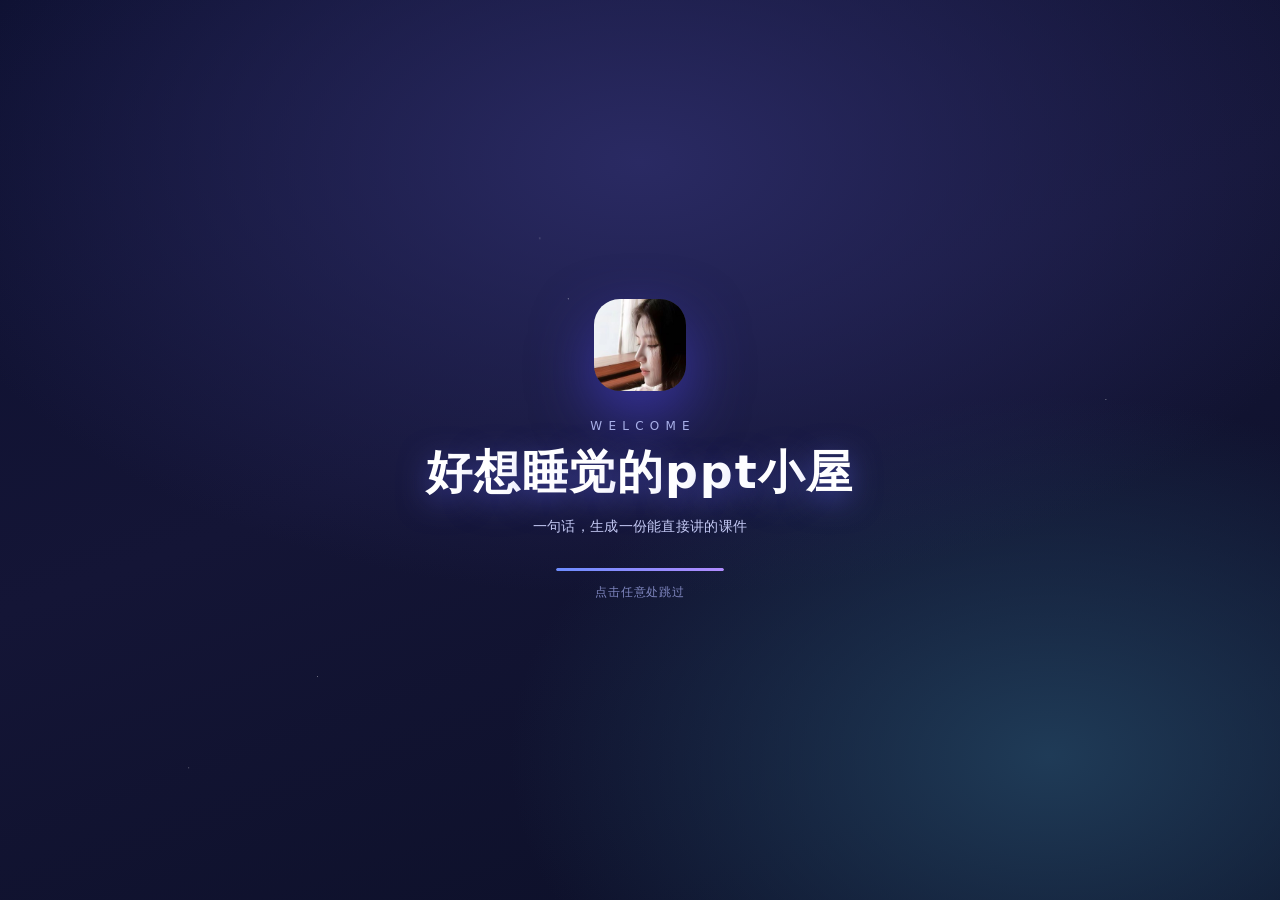
==== commit 90ef51b0: "fix: 欢迎动画提前到 head 执行，首屏即显示" ====
--- a/index.html
+++ b/index.html
@@ -11,7 +11,8 @@
 <meta http-equiv="Content-Security-Policy" content="default-src 'self'; base-uri 'self'; object-src 'none'; form-action 'self'; script-src 'self'; style-src 'self' 'unsafe-inline'; img-src 'self' data: blob: https:; media-src 'self' data: blob:; font-src 'self' data:; connect-src 'self' https:; worker-src 'self' blob:">
 <link rel="stylesheet" href="assets/app.css">
 <link rel="stylesheet" href="assets/themes.css">
-<link rel="stylesheet" href="assets/welcome.css">
+<link rel="stylesheet" href="assets/welcome.css">
+<script src="assets/welcome.js"></script>
 </head>
 <body>
 
@@ -230,7 +231,6 @@
 <script src="assets/files.js"></script>
 <script src="assets/render.js"></script>
 <script src="assets/export.js"></script>
-<script src="assets/welcome.js"></script>
 <script src="assets/app.js"></script>
 </body>
 </html>
--- a/assets/app.css
+++ b/assets/app.css
@@ -398,4 +398,7 @@
   .brand-text strong{font-size:13.5px;overflow:hidden;text-overflow:ellipsis;display:block}
   .topbar-right{gap:8px}
   #model-chip{max-width:130px;overflow:hidden;text-overflow:ellipsis;white-space:nowrap}
-}+}
+/* ===== 安全选项：勾选行 ===== */
+.chk-line{display:flex;align-items:center;gap:8px;margin-top:8px;font-size:12.5px;color:var(--muted);cursor:pointer;user-select:none}
+.chk-line input{width:15px;height:15px;accent-color:var(--brand);cursor:pointer}
--- a/assets/welcome.css
+++ b/assets/welcome.css
@@ -0,0 +1,234 @@
+/* ============================================================
+   welcome.css —— 「好想睡觉的ppt小屋」开场动画
+   ============================================================ */
+
+#welcome {
+  position: fixed;
+  inset: 0;
+  z-index: 9999;
+  display: grid;
+  place-items: center;
+  overflow: hidden;
+  background:
+    radial-gradient(1200px 700px at 50% 18%, #2a2a63 0%, rgba(20, 22, 52, 0) 62%),
+    radial-gradient(900px 600px at 82% 84%, #1f3b57 0%, rgba(12, 16, 38, 0) 60%),
+    linear-gradient(160deg, #0d1030 0%, #141536 45%, #0b0f26 100%);
+  opacity: 1;
+  transition: opacity .55s ease, transform .55s cubic-bezier(.4, 0, .2, 1);
+}
+#welcome.is-out {
+  opacity: 0;
+  transform: scale(1.06);
+  pointer-events: none;
+}
+#welcome[hidden] { display: none; }
+
+/* 背景：星点 + 漂浮的幻灯片卡片 */
+.wl-stars,
+.wl-stars::after {
+  position: absolute;
+  inset: -20%;
+  content: "";
+  background-image:
+    radial-gradient(1.6px 1.6px at 12% 22%, rgba(255, 255, 255, .9), transparent 60%),
+    radial-gradient(1.2px 1.2px at 32% 68%, rgba(255, 255, 255, .75), transparent 60%),
+    radial-gradient(1.8px 1.8px at 58% 14%, rgba(255, 255, 255, .9), transparent 60%),
+    radial-gradient(1.3px 1.3px at 76% 46%, rgba(255, 255, 255, .7), transparent 60%),
+    radial-gradient(1.5px 1.5px at 88% 74%, rgba(255, 255, 255, .85), transparent 60%),
+    radial-gradient(1.1px 1.1px at 22% 88%, rgba(255, 255, 255, .6), transparent 60%),
+    radial-gradient(1.7px 1.7px at 46% 38%, rgba(255, 255, 255, .55), transparent 60%),
+    radial-gradient(1.2px 1.2px at 66% 88%, rgba(255, 255, 255, .6), transparent 60%);
+  animation: wl-twinkle 3.6s ease-in-out infinite alternate;
+  opacity: .85;
+}
+@keyframes wl-twinkle {
+  from { opacity: .45; transform: translateY(0) }
+  to   { opacity: .95; transform: translateY(-6px) }
+}
+
+.wl-cards { position: absolute; inset: 0; pointer-events: none; }
+.wl-card {
+  position: absolute;
+  border-radius: 14px;
+  border: 1px solid rgba(255, 255, 255, .14);
+  background: linear-gradient(145deg, rgba(255, 255, 255, .13), rgba(255, 255, 255, .03));
+  box-shadow: 0 18px 40px rgba(0, 0, 0, .35);
+  backdrop-filter: blur(2px);
+  opacity: 0;
+  animation: wl-float 9s ease-in-out infinite;
+}
+.wl-card::before {
+  content: "";
+  position: absolute;
+  left: 12%;
+  top: 22%;
+  width: 46%;
+  height: 7%;
+  border-radius: 4px;
+  background: rgba(255, 255, 255, .55);
+}
+.wl-card::after {
+  content: "";
+  position: absolute;
+  left: 12%;
+  top: 40%;
+  width: 68%;
+  height: 5%;
+  border-radius: 4px;
+  background: rgba(255, 255, 255, .3);
+  box-shadow: 0 13px 0 rgba(255, 255, 255, .22), 0 26px 0 rgba(255, 255, 255, .16);
+}
+.wl-card.c1 { width: 150px; height: 92px; left: 8%;  top: 16%; animation-delay: .1s; --rot: -9deg; }
+.wl-card.c2 { width: 120px; height: 74px; right: 9%; top: 22%; animation-delay: 1.1s; --rot: 8deg; }
+.wl-card.c3 { width: 96px;  height: 60px; left: 14%; bottom: 16%; animation-delay: 2s; --rot: 6deg; }
+.wl-card.c4 { width: 168px; height: 102px; right: 12%; bottom: 12%; animation-delay: .7s; --rot: -7deg; }
+.wl-card.c5 { width: 74px;  height: 46px; left: 46%; top: 10%; animation-delay: 2.6s; --rot: 12deg; }
+@keyframes wl-float {
+  0%   { opacity: 0; transform: translateY(18px) rotate(var(--rot, 0deg)) scale(.96) }
+  18%  { opacity: .9 }
+  50%  { transform: translateY(-14px) rotate(calc(var(--rot, 0deg) * .6)) scale(1) }
+  100% { opacity: 0; transform: translateY(-40px) rotate(var(--rot, 0deg)) scale(1.02) }
+}
+
+/* 主体 */
+.wl-stage {
+  position: relative;
+  z-index: 2;
+  display: flex;
+  flex-direction: column;
+  align-items: center;
+  text-align: center;
+  padding: 0 24px;
+  transform: translateY(0);
+  transition: transform .5s ease, opacity .5s ease;
+}
+#welcome.is-out .wl-stage { transform: translateY(-10px); opacity: 0; }
+
+.wl-logo {
+  position: relative;
+  width: 92px;
+  height: 92px;
+  border-radius: 26px;
+  overflow: hidden;
+  box-shadow: 0 24px 60px rgba(79, 70, 229, .55), 0 0 0 1px rgba(255, 255, 255, .18) inset;
+  animation: wl-logo-in .8s cubic-bezier(.2, .8, .2, 1) both, wl-breathe 4.2s ease-in-out 0.9s infinite;
+}
+.wl-logo img { width: 100%; height: 100%; object-fit: cover; display: block; }
+.wl-logo::after {
+  content: "";
+  position: absolute;
+  inset: -40%;
+  background: linear-gradient(115deg, transparent 38%, rgba(255, 255, 255, .55) 50%, transparent 62%);
+  transform: translateX(-70%) rotate(8deg);
+  animation: wl-shine 2.6s ease-in-out 1s infinite;
+}
+@keyframes wl-logo-in {
+  from { opacity: 0; transform: translateY(16px) scale(.72) }
+  to   { opacity: 1; transform: none }
+}
+@keyframes wl-breathe {
+  0%, 100% { box-shadow: 0 24px 60px rgba(79, 70, 229, .5), 0 0 0 1px rgba(255, 255, 255, .18) inset }
+  50%      { box-shadow: 0 26px 74px rgba(124, 58, 237, .72), 0 0 0 1px rgba(255, 255, 255, .28) inset }
+}
+@keyframes wl-shine {
+  0%, 55% { transform: translateX(-70%) rotate(8deg); opacity: 0 }
+  70%     { opacity: .9 }
+  100%    { transform: translateX(70%) rotate(8deg); opacity: 0 }
+}
+
+.wl-eyebrow {
+  margin-top: 26px;
+  font-size: 12px;
+  letter-spacing: .52em;
+  text-indent: .52em;
+  color: #a9b0e8;
+  opacity: 0;
+  animation: wl-fade .7s ease .35s both;
+}
+
+.wl-title {
+  margin: 10px 0 0;
+  font-size: clamp(26px, 4.6vw, 46px);
+  font-weight: 800;
+  letter-spacing: .04em;
+  line-height: 1.15;
+  color: #fff;
+  text-shadow: 0 8px 30px rgba(99, 102, 241, .55);
+  display: flex;
+  flex-wrap: wrap;
+  justify-content: center;
+}
+.wl-title span {
+  display: inline-block;
+  opacity: 0;
+  transform: translateY(16px) rotateX(24deg);
+  filter: blur(6px);
+  animation: wl-char .62s cubic-bezier(.2, .8, .2, 1) both;
+}
+.wl-title span.hl {
+  background: linear-gradient(120deg, #8ab4ff 0%, #c9a7ff 45%, #ffd6a5 100%);
+  -webkit-background-clip: text;
+  background-clip: text;
+  color: transparent;
+  text-shadow: none;
+  filter: blur(6px) drop-shadow(0 6px 22px rgba(160, 130, 255, .35));
+}
+@keyframes wl-char {
+  to { opacity: 1; transform: none; filter: blur(0) }
+}
+
+.wl-sub {
+  margin-top: 16px;
+  font-size: 14px;
+  color: #c4c9f4;
+  letter-spacing: .02em;
+  opacity: 0;
+  animation: wl-fade .8s ease .95s both;
+}
+
+.wl-progress {
+  margin-top: 30px;
+  width: 168px;
+  height: 3px;
+  border-radius: 99px;
+  background: rgba(255, 255, 255, .14);
+  overflow: hidden;
+  opacity: 0;
+  animation: wl-fade .6s ease 1.1s both;
+}
+.wl-progress i {
+  display: block;
+  height: 100%;
+  width: 0;
+  border-radius: inherit;
+  background: linear-gradient(90deg, #6d8cff, #b18cff);
+  animation: wl-load 1.9s cubic-bezier(.4, 0, .2, 1) 1.15s forwards;
+}
+@keyframes wl-load { to { width: 100% } }
+
+.wl-hint {
+  margin-top: 12px;
+  font-size: 11.5px;
+  color: #7f86bf;
+  letter-spacing: .08em;
+  opacity: 0;
+  animation: wl-fade .6s ease 1.5s both;
+}
+
+@keyframes wl-fade {
+  from { opacity: 0; transform: translateY(8px) }
+  to   { opacity: 1; transform: none }
+}
+
+/* 移动端 */
+@media (max-width: 640px) {
+  .wl-logo { width: 76px; height: 76px; border-radius: 22px; }
+  .wl-eyebrow { margin-top: 20px; letter-spacing: .4em; }
+  .wl-title { font-size: 24px; }
+  .wl-card.c1, .wl-card.c4 { display: none; }
+}
+
+/* 尊重「减少动态效果」 */
+@media (prefers-reduced-motion: reduce) {
+  #welcome, #welcome * { animation-duration: .001s !important; animation-delay: 0s !important; transition-duration: .12s !important; }
+}
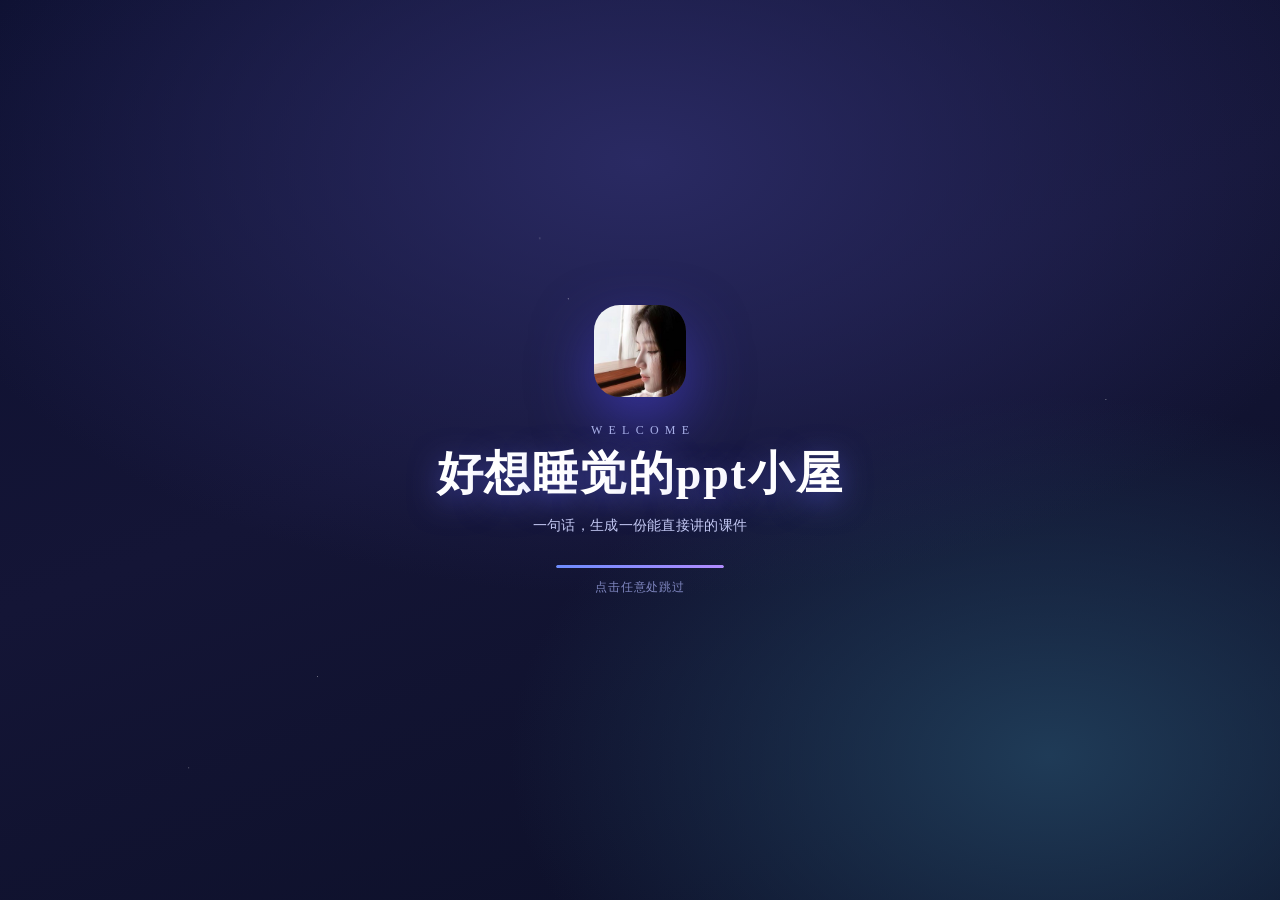
==== commit 26f805bc: "feat: 五步流程（逐页定制）+ 10 风格/14 配色/8 字体/10 动画 + 大纲配图与讲稿" ====
--- a/index.html
+++ b/index.html
@@ -1,236 +1,257 @@
-<!doctype html>
-<html lang="zh-CN">
-<head>
-<meta charset="utf-8">
-<meta name="viewport" content="width=device-width, initial-scale=1">
-<meta name="description" content="好想睡觉的ppt小屋 —— 一句话生成高质量 PPT 课件：联网检索、内容分章、风格配色自选、动画放映、一键导出 PPTX">
-<title>好想睡觉的ppt小屋 · 一句话生成 PPT 课件</title>
-<link rel="icon" type="image/png" href="assets/img/favicon.png">
-<link rel="shortcut icon" href="assets/img/favicon.ico">
+<!doctype html>
+<html lang="zh-CN">
+<head>
+<meta charset="utf-8">
+<meta name="viewport" content="width=device-width, initial-scale=1">
+<meta name="description" content="好想睡觉的ppt小屋 —— 一句话生成高质量 PPT 课件：联网检索、内容分章、风格配色自选、动画放映、一键导出 PPTX">
+<title>好想睡觉的ppt小屋 · 一句话生成 PPT 课件</title>
+<link rel="icon" type="image/png" href="assets/img/favicon.png">
+<link rel="shortcut icon" href="assets/img/favicon.ico">
 <meta name="referrer" content="no-referrer">
 <meta http-equiv="Content-Security-Policy" content="default-src 'self'; base-uri 'self'; object-src 'none'; form-action 'self'; script-src 'self'; style-src 'self' 'unsafe-inline'; img-src 'self' data: blob: https:; media-src 'self' data: blob:; font-src 'self' data:; connect-src 'self' https:; worker-src 'self' blob:">
-<link rel="stylesheet" href="assets/app.css">
+<link rel="stylesheet" href="assets/app.css">
 <link rel="stylesheet" href="assets/themes.css">
 <link rel="stylesheet" href="assets/welcome.css">
-<script src="assets/welcome.js"></script>
-</head>
-<body>
-
-<header class="topbar">
-  <div class="brand">
-    <div class="brand-logo"><img src="assets/img/avatar-girl-face.jpg" alt="好想睡觉的ppt小屋"></div>
-    <div class="brand-text">
-      <strong>好想睡觉的ppt小屋</strong>
-      <span>联网检索 · 自动分章 · 风格自选 · 一键导出</span>
-    </div>
-  </div>
-
-  <ol class="steps" id="steps">
-    <li data-step="1" class="is-current"><b>1</b><span>需求</span></li>
-    <li data-step="2"><b>2</b><span>大纲</span></li>
-    <li data-step="3"><b>3</b><span>风格</span></li>
-    <li data-step="4"><b>4</b><span>成品</span></li>
-  </ol>
-
-  <div class="topbar-right">
-    <span class="model-chip" id="model-chip" title="点击设置 API">未配置模型</span>
-    <button class="btn ghost" id="btn-settings">设置</button>
-  </div>
-</header>
-
-<main class="shell">
-  <!-- ============ 左：对话 ============ -->
-  <section class="chat">
-    <div class="chat-head">
-      <h2>对话</h2>
-      <button class="btn tiny ghost" id="btn-clear">清空</button>
-    </div>
-
-    <div class="messages" id="messages"></div>
-
-    <div class="sources" id="sources" hidden>
-      <div class="sources-head"><span>联网检索结果</span><button class="btn tiny ghost" id="btn-sources-toggle">收起</button></div>
-      <div class="sources-body" id="sources-body"></div>
-    </div>
-
-    <div class="composer">
-      <div class="attach-strip" id="attach-strip"></div>
-      <textarea id="prompt" maxlength="2000" rows="2" placeholder="说说你要做什么课件，例如：帮我生成一个小学三年级英语第一节课的 PPT 课件"></textarea>
-      <div class="composer-bar">
-        <button class="btn tiny" id="btn-attach" title="上传资料 / 图片 / 视频">📎 上传</button>
-        <label class="switch" title="开启后会先联网检索再生成">
-          <input type="checkbox" id="opt-search" checked><i></i><span>联网检索</span>
-        </label>
-        <span class="composer-hint" id="composer-hint">Ctrl + Enter 发送</span>
-        <button class="btn primary" id="btn-send">生成大纲</button>
-      </div>
-    </div>
-  </section>
-
-  <!-- ============ 右：工作区 ============ -->
-  <section class="stage">
-
-    <!-- 空状态 -->
-    <div class="stage-empty" id="stage-empty">
-      <div class="empty-art">
-        <span class="deco d1"></span><span class="deco d2"></span><span class="deco d3"></span>
-        <div class="empty-title">一句话，生成一份能直接讲的课件</div>
-        <p>输入主题 → 联网找资料 → 自动拆分章节 → 选风格配色 → 生成带动画的 PPT，可导出 .pptx</p>
-      </div>
-      <div class="examples" id="examples">
-        <button class="example" data-prompt="帮我生成一个小学三年级英语第一节课内容的 PPT，包含字母和简单问候语，适合 40 分钟课堂">
-          <b>小学三年级英语 · 第一课</b><span>字母 A–G + 简单问候</span>
-        </button>
-        <button class="example" data-prompt="帮我做一份初中物理《光的折射》课件，要有实验演示步骤和生活例子，适合 45 分钟课堂">
-          <b>初中物理 · 光的折射</b><span>实验 + 生活实例</span>
-        </button>
-        <button class="example" data-prompt="帮我生成一份《人工智能是什么》的科普 PPT，面向小学高年级学生，要通俗有趣，带互动提问">
-          <b>科普 · 人工智能</b><span>面向小学高年级</span>
-        </button>
-      </div>
-      <div class="empty-steps">
-        <div><b>1</b> 说需求 / 传资料</div>
-        <div><b>2</b> 检查自动分章</div>
-        <div><b>3</b> 挑风格与配色</div>
-        <div><b>4</b> 放映 / 导出 PPTX</div>
-      </div>
-    </div>
-
-    <!-- 面板 2：大纲 -->
-    <div class="stage-panel" id="panel-outline" hidden>
-      <div class="panel-head">
-        <div>
-          <h2>第 2 步 · 内容结构</h2>
-          <p class="muted" id="outline-sub">下面是 AI 拆分出的章节，可以直接改标题、要点、增删页面。</p>
-        </div>
-        <div class="panel-actions">
-          <button class="btn ghost" id="btn-replan">重新规划</button>
-          <button class="btn primary" id="btn-to-style">下一步：选风格 →</button>
-        </div>
-      </div>
-      <div class="deck-meta" id="deck-meta"></div>
-      <div class="outline-list" id="outline-list"></div>
-      <div class="outline-foot">
-        <button class="btn ghost" id="btn-add-slide">＋ 添加一页</button>
-        <span class="muted" id="outline-count"></span>
-      </div>
-    </div>
-
-    <!-- 面板 3：风格 -->
-    <div class="stage-panel" id="panel-style" hidden>
-      <div class="panel-head">
-        <div>
-          <h2>第 3 步 · 风格与配色</h2>
-          <p class="muted">先挑版式风格，再调配色、字体和动画，右侧实时预览。</p>
-        </div>
-        <div class="panel-actions">
-          <button class="btn ghost" id="btn-back-outline">← 回到大纲</button>
-          <button class="btn primary" id="btn-to-deck">生成演示文稿 →</button>
-        </div>
-      </div>
-
-      <div class="style-layout">
-        <div class="style-controls">
-          <div class="style-block">
-            <h3>版式风格</h3>
-            <div class="card-row" id="style-cards"></div>
-          </div>
-          <div class="style-block">
-            <h3>配色主题</h3>
-            <div class="swatch-row" id="palette-row"></div>
-          </div>
-          <div class="style-block split">
-            <div>
-              <h3>字体</h3>
-              <div class="chip-row" id="font-row"></div>
-            </div>
-            <div>
-              <h3>动画</h3>
-              <div class="chip-row" id="anim-row"></div>
-            </div>
-          </div>
-        </div>
-        <div class="style-preview">
-          <div class="preview-label">实时预览</div>
-          <div class="preview-stage" id="preview-stage"></div>
-          <div class="preview-cap" id="preview-cap"></div>
-        </div>
-      </div>
-    </div>
-
-    <!-- 面板 4：成品 -->
-    <div class="stage-panel" id="panel-deck" hidden>
-      <div class="panel-head">
-        <div>
-          <h2>第 4 步 · 成品</h2>
-          <p class="muted" id="deck-sub">点击任意一页可放大查看；放映时用 ← → 翻页。</p>
-        </div>
-        <div class="panel-actions">
-          <button class="btn ghost" id="btn-back-style">← 改风格</button>
-          <button class="btn" id="btn-present">▶ 全屏放映</button>
-          <button class="btn" id="btn-print">打印 / PDF</button>
-          <button class="btn primary" id="btn-export-pptx">导出 PPTX</button>
-        </div>
-      </div>
-      <div class="deck-tools">
-        <button class="btn tiny ghost" id="btn-export-img">导出图片版（像素级还原）</button>
-        <span class="muted" id="deck-info"></span>
-      </div>
-      <div class="deck-grid" id="deck-grid"></div>
-    </div>
-
-  </section>
-</main>
-
-<!-- 设置 -->
-<dialog class="dlg" id="dlg-settings">
-  <form method="dialog" class="dlg-body" id="settings-form">
-    <h2>模型设置</h2>
-    <p class="muted">本页在浏览器里直接调用 DeepSeek / OpenAI 兼容接口，Key 只保存在你本机浏览器，不会上传到任何服务器。</p>
-
-    <label>接口地址（Base URL）
-      <input id="set-baseurl" type="text" placeholder="https://api.deepseek.com/v1" autocomplete="off">
-    </label>
-    <label>API Key
+<script src="assets/welcome.js"></script>
+</head>
+<body>
+
+<header class="topbar">
+  <div class="brand">
+    <div class="brand-logo"><img src="assets/img/avatar-girl-face.jpg" alt="好想睡觉的ppt小屋"></div>
+    <div class="brand-text">
+      <strong>好想睡觉的ppt小屋</strong>
+      <span>联网检索 · 自动分章 · 风格自选 · 一键导出</span>
+    </div>
+  </div>
+
+  <ol class="steps" id="steps">
+    <li data-step="1" class="is-current"><b>1</b><span>需求</span></li>
+    <li data-step="2"><b>2</b><span>大纲</span></li>
+    <li data-step="3"><b>3</b><span>风格</span></li>
+    <li data-step="4"><b>4</b><span>逐页</span></li>
+    <li data-step="5"><b>5</b><span>成品</span></li>
+  </ol>
+
+  <div class="topbar-right">
+    <span class="model-chip" id="model-chip" title="点击设置 API">未配置模型</span>
+    <button class="btn ghost" id="btn-settings">设置</button>
+  </div>
+</header>
+
+<main class="shell">
+  <!-- ============ 左：对话 ============ -->
+  <section class="chat">
+    <div class="chat-head">
+      <h2>对话</h2>
+      <button class="btn tiny ghost" id="btn-clear">清空</button>
+    </div>
+
+    <div class="messages" id="messages"></div>
+
+    <div class="sources" id="sources" hidden>
+      <div class="sources-head"><span>联网检索结果</span><button class="btn tiny ghost" id="btn-sources-toggle">收起</button></div>
+      <div class="sources-body" id="sources-body"></div>
+    </div>
+
+    <div class="composer">
+      <div class="attach-strip" id="attach-strip"></div>
+      <textarea id="prompt" maxlength="2000" rows="2" placeholder="说说你要做什么课件，例如：帮我生成一个小学三年级英语第一节课的 PPT 课件"></textarea>
+      <div class="composer-bar">
+        <button class="btn tiny" id="btn-attach" title="上传资料 / 图片 / 视频">📎 上传</button>
+        <label class="switch" title="开启后会先联网检索再生成">
+          <input type="checkbox" id="opt-search" checked><i></i><span>联网检索</span>
+        </label>
+        <span class="composer-hint" id="composer-hint">Ctrl + Enter 发送</span>
+        <button class="btn primary" id="btn-send">生成大纲</button>
+      </div>
+    </div>
+  </section>
+
+  <!-- ============ 右：工作区 ============ -->
+  <section class="stage">
+
+    <!-- 空状态 -->
+    <div class="stage-empty" id="stage-empty">
+      <div class="empty-art">
+        <span class="deco d1"></span><span class="deco d2"></span><span class="deco d3"></span>
+        <div class="empty-title">一句话，生成一份能直接讲的课件</div>
+        <p>输入主题 → 联网找资料 → 自动拆分章节 → 选风格配色 → 生成带动画的 PPT，可导出 .pptx</p>
+      </div>
+      <div class="examples" id="examples">
+        <button class="example" data-prompt="帮我生成一个小学三年级英语第一节课内容的 PPT，包含字母和简单问候语，适合 40 分钟课堂">
+          <b>小学三年级英语 · 第一课</b><span>字母 A–G + 简单问候</span>
+        </button>
+        <button class="example" data-prompt="帮我做一份初中物理《光的折射》课件，要有实验演示步骤和生活例子，适合 45 分钟课堂">
+          <b>初中物理 · 光的折射</b><span>实验 + 生活实例</span>
+        </button>
+        <button class="example" data-prompt="帮我生成一份《人工智能是什么》的科普 PPT，面向小学高年级学生，要通俗有趣，带互动提问">
+          <b>科普 · 人工智能</b><span>面向小学高年级</span>
+        </button>
+      </div>
+      <div class="empty-steps">
+        <div><b>1</b> 说需求 / 传资料</div>
+        <div><b>2</b> 检查自动分章</div>
+        <div><b>3</b> 挑风格与配色</div>
+        <div><b>4</b> 放映 / 导出 PPTX</div>
+      </div>
+    </div>
+
+    <!-- 面板 2：大纲 -->
+    <div class="stage-panel" id="panel-outline" hidden>
+      <div class="panel-head">
+        <div>
+          <h2>第 2 步 · 内容结构</h2>
+          <p class="muted" id="outline-sub">下面是 AI 拆分出的章节，可以直接改标题、要点、增删页面。</p>
+        </div>
+        <div class="panel-actions">
+          <button class="btn ghost" id="btn-replan">重新规划</button>
+          <button class="btn primary" id="btn-to-style">下一步：选风格 →</button>
+        </div>
+      </div>
+      <div class="deck-meta" id="deck-meta"></div>
+      <div class="outline-list" id="outline-list"></div>
+      <div class="outline-foot">
+        <button class="btn ghost" id="btn-add-slide">＋ 添加一页</button>
+        <span class="muted" id="outline-count"></span>
+      </div>
+    </div>
+
+    <!-- 面板 3：风格 -->
+    <div class="stage-panel" id="panel-style" hidden>
+      <div class="panel-head">
+        <div>
+          <h2>第 3 步 · 风格与配色</h2>
+          <p class="muted">先挑版式风格，再调配色、字体和动画，右侧实时预览。</p>
+        </div>
+        <div class="panel-actions">
+          <button class="btn ghost" id="btn-back-outline">← 回到大纲</button>
+          <button class="btn primary" id="btn-to-perpage">下一步：逐页定制 →</button>
+        </div>
+      </div>
+
+      <div class="style-layout">
+        <div class="style-controls">
+          <div class="style-block">
+            <h3>版式风格</h3>
+            <div class="card-row" id="style-cards"></div>
+          </div>
+          <div class="style-block">
+            <h3>配色主题</h3>
+            <div class="swatch-row" id="palette-row"></div>
+          </div>
+          <div class="style-block split">
+            <div>
+              <h3>字体</h3>
+              <div class="chip-row" id="font-row"></div>
+            </div>
+            <div>
+              <h3>动画</h3>
+              <div class="chip-row" id="anim-row"></div>
+            </div>
+          </div>
+        </div>
+        <div class="style-preview">
+          <div class="preview-label">实时预览</div>
+          <div class="preview-stage" id="preview-stage"></div>
+          <div class="preview-cap" id="preview-cap"></div>
+        </div>
+      </div>
+    </div>
+
+    <!-- 面板 4：逐页定制 -->
+    <div class="stage-panel" id="panel-perpage" hidden>
+      <div class="panel-head">
+        <div>
+          <h2>第 4 步 · 逐页定制</h2>
+          <p class="muted">想让某几页跳出来？单独给它们换风格、配色、字体或动画；不选则跟随全局。</p>
+        </div>
+        <div class="panel-actions">
+          <button class="btn ghost" id="btn-back-style">← 回到风格</button>
+          <button class="btn ghost" id="btn-perpage-reset">全部跟随全局</button>
+          <button class="btn primary" id="btn-to-deck">生成演示文稿 →</button>
+        </div>
+      </div>
+      <div class="perpage-bar">
+        <span class="muted" id="perpage-info"></span>
+        <span class="muted">点缩略图可放大预览</span>
+      </div>
+      <div class="perpage-list" id="perpage-list"></div>
+    </div>
+
+    <!-- 面板 5：成品 -->
+    <div class="stage-panel" id="panel-deck" hidden>
+      <div class="panel-head">
+        <div>
+          <h2>第 5 步 · 成品</h2>
+          <p class="muted" id="deck-sub">点击任意一页可放大查看；放映时用 ← → 翻页。</p>
+        </div>
+        <div class="panel-actions">
+          <button class="btn ghost" id="btn-back-perpage">← 逐页微调</button>
+          <button class="btn" id="btn-present">▶ 全屏放映</button>
+          <button class="btn" id="btn-print">打印 / PDF</button>
+          <button class="btn primary" id="btn-export-pptx">导出 PPTX</button>
+        </div>
+      </div>
+      <div class="deck-tools">
+        <button class="btn tiny ghost" id="btn-export-img">导出图片版（像素级还原）</button>
+        <span class="muted" id="deck-info"></span>
+      </div>
+      <div class="deck-grid" id="deck-grid"></div>
+    </div>
+
+  </section>
+</main>
+
+<!-- 设置 -->
+<dialog class="dlg" id="dlg-settings">
+  <form method="dialog" class="dlg-body" id="settings-form">
+    <h2>模型设置</h2>
+    <p class="muted">本页在浏览器里直接调用 DeepSeek / OpenAI 兼容接口，Key 只保存在你本机浏览器，不会上传到任何服务器。</p>
+
+    <label>接口地址（Base URL）
+      <input id="set-baseurl" type="text" placeholder="https://api.deepseek.com/v1" autocomplete="off">
+    </label>
+    <label>API Key
       <input id="set-apikey" type="password" placeholder="sk-..." autocomplete="off">
-        <label class="chk-line"><input type="checkbox" id="set-remember" checked> 在这台电脑记住 Key（取消勾选 = 只在当前标签页有效）</label>
-    </label>
-    <label>模型
-      <input id="set-model" type="text" list="model-list" placeholder="deepseek-chat" autocomplete="off">
-      <datalist id="model-list">
-        <option value="deepseek-chat"></option>
-        <option value="deepseek-reasoner"></option>
-        <option value="gpt-4o-mini"></option>
-      </datalist>
-    </label>
-    <label>搜索代理（可选，留空用内置公共代理）
-      <input id="set-proxy" type="text" placeholder="https://你的worker地址/?url={url}" autocomplete="off">
-    </label>
-
-    <div class="dlg-actions">
-      <button class="btn ghost" type="button" id="btn-test">测试连接</button>
-      <span class="dlg-status" id="test-status"></span>
-      <span class="grow"></span>
-      <button class="btn" value="cancel">取消</button>
-      <button class="btn primary" id="btn-save-settings" value="default">保存</button>
-    </div>
-  </form>
-</dialog>
-
-<div class="toasts" id="toasts"></div>
-<input type="file" id="file-input" multiple hidden>
-
-<!-- 依赖库（本地 vendor 优先，缺失时回退 CDN） -->
-<script src="vendor/jszip.min.js"></script>
-<script src="vendor/mammoth.browser.min.js"></script>
-<script src="vendor/html2canvas.min.js"></script>
-<script src="vendor/pptxgen.js"></script>
-
-<script src="assets/presets.js"></script>
-<script src="assets/search.js"></script>
-<script src="assets/files.js"></script>
-<script src="assets/render.js"></script>
-<script src="assets/export.js"></script>
-<script src="assets/app.js"></script>
-</body>
-</html>
+        <label class="chk-line"><input type="checkbox" id="set-remember" checked> 在这台电脑记住 Key（取消勾选 = 只在当前标签页有效）</label>
+    </label>
+    <label>模型
+      <input id="set-model" type="text" list="model-list" placeholder="deepseek-chat" autocomplete="off">
+      <datalist id="model-list">
+        <option value="deepseek-chat"></option>
+        <option value="deepseek-reasoner"></option>
+        <option value="gpt-4o-mini"></option>
+      </datalist>
+    </label>
+    <label>搜索代理（可选，留空用内置公共代理）
+      <input id="set-proxy" type="text" placeholder="https://你的worker地址/?url={url}" autocomplete="off">
+    </label>
+
+    <div class="dlg-actions">
+      <button class="btn ghost" type="button" id="btn-test">测试连接</button>
+      <span class="dlg-status" id="test-status"></span>
+      <span class="grow"></span>
+      <button class="btn" value="cancel">取消</button>
+      <button class="btn primary" id="btn-save-settings" value="default">保存</button>
+    </div>
+  </form>
+</dialog>
+
+<div class="toasts" id="toasts"></div>
+<input type="file" id="file-input" multiple hidden>
+
+<!-- 依赖库（本地 vendor 优先，缺失时回退 CDN） -->
+<script src="vendor/jszip.min.js"></script>
+<script src="vendor/mammoth.browser.min.js"></script>
+<script src="vendor/html2canvas.min.js"></script>
+<script src="vendor/pptxgen.js"></script>
+
+<script src="assets/presets.js"></script>
+<script src="assets/search.js"></script>
+<script src="assets/files.js"></script>
+<script src="assets/render.js"></script>
+<script src="assets/export.js"></script>
+<script src="assets/app.js"></script>
+</body>
+</html>
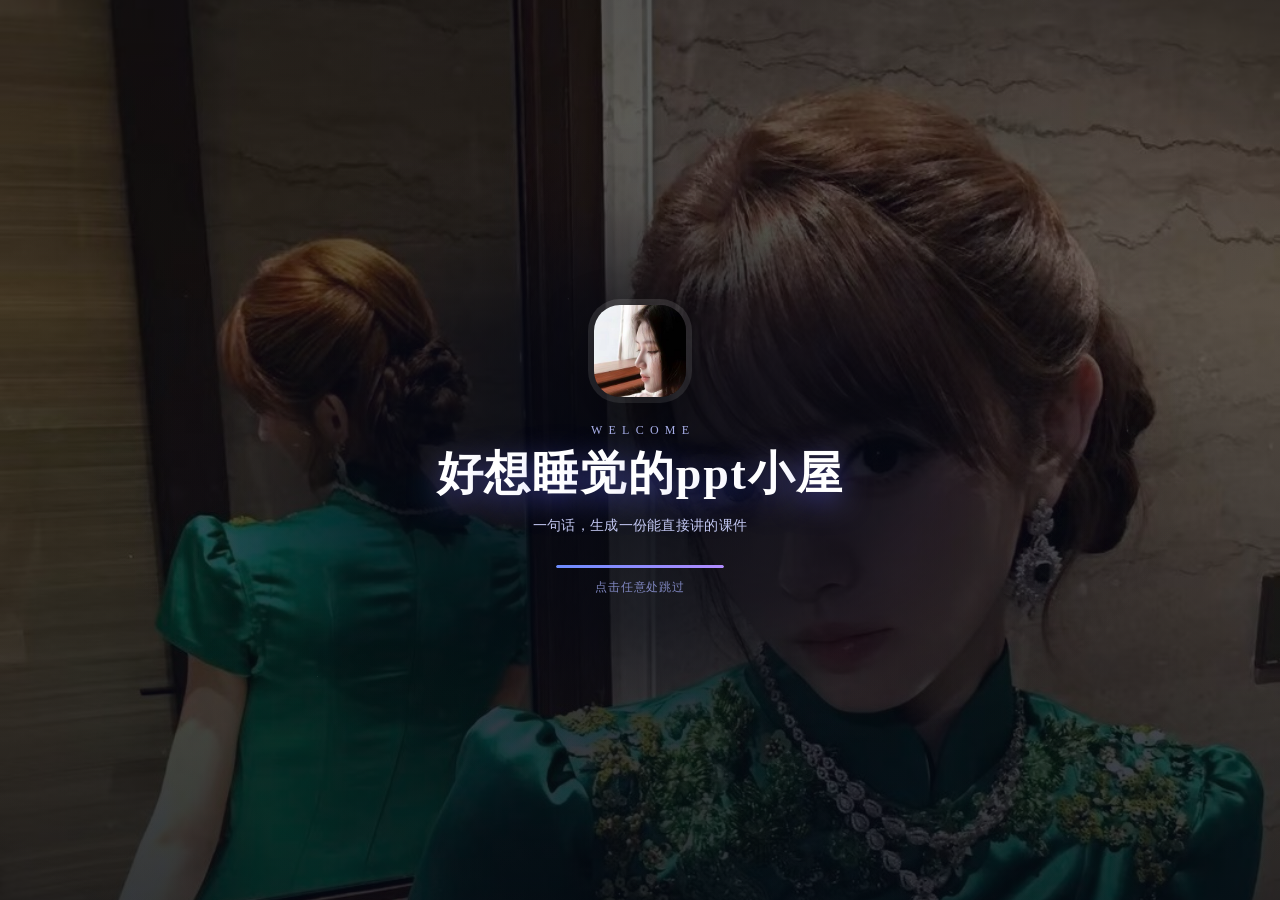
==== commit bafb4594: "feat: 图片版式/对话配图/逐页滚动修复/18 风格" ====
--- a/index.html
+++ b/index.html
@@ -1,257 +1,259 @@
-<!doctype html>
-<html lang="zh-CN">
-<head>
-<meta charset="utf-8">
-<meta name="viewport" content="width=device-width, initial-scale=1">
-<meta name="description" content="好想睡觉的ppt小屋 —— 一句话生成高质量 PPT 课件：联网检索、内容分章、风格配色自选、动画放映、一键导出 PPTX">
-<title>好想睡觉的ppt小屋 · 一句话生成 PPT 课件</title>
-<link rel="icon" type="image/png" href="assets/img/favicon.png">
-<link rel="shortcut icon" href="assets/img/favicon.ico">
-<meta name="referrer" content="no-referrer">
-<meta http-equiv="Content-Security-Policy" content="default-src 'self'; base-uri 'self'; object-src 'none'; form-action 'self'; script-src 'self'; style-src 'self' 'unsafe-inline'; img-src 'self' data: blob: https:; media-src 'self' data: blob:; font-src 'self' data:; connect-src 'self' https:; worker-src 'self' blob:">
-<link rel="stylesheet" href="assets/app.css">
+<!doctype html>
+<html lang="zh-CN">
+<head>
+<meta charset="utf-8">
+<meta name="viewport" content="width=device-width, initial-scale=1">
+<meta name="description" content="好想睡觉的ppt小屋 —— 一句话生成高质量 PPT 课件：联网检索、内容分章、风格配色自选、动画放映、一键导出 PPTX">
+<title>好想睡觉的ppt小屋 · 一句话生成 PPT 课件</title>
+<link rel="icon" type="image/png" href="assets/img/favicon.png">
+<link rel="shortcut icon" href="assets/img/favicon.ico">
+<meta name="referrer" content="no-referrer">
+<meta http-equiv="Content-Security-Policy" content="default-src 'self'; base-uri 'self'; object-src 'none'; form-action 'self'; script-src 'self'; style-src 'self' 'unsafe-inline'; img-src 'self' data: blob: https:; media-src 'self' data: blob:; font-src 'self' data:; connect-src 'self' https:; worker-src 'self' blob:">
+<link rel="stylesheet" href="assets/app.css">
 <link rel="stylesheet" href="assets/themes.css">
-<link rel="stylesheet" href="assets/welcome.css">
-<script src="assets/welcome.js"></script>
-</head>
-<body>
-
-<header class="topbar">
-  <div class="brand">
-    <div class="brand-logo"><img src="assets/img/avatar-girl-face.jpg" alt="好想睡觉的ppt小屋"></div>
-    <div class="brand-text">
-      <strong>好想睡觉的ppt小屋</strong>
-      <span>联网检索 · 自动分章 · 风格自选 · 一键导出</span>
-    </div>
-  </div>
-
-  <ol class="steps" id="steps">
-    <li data-step="1" class="is-current"><b>1</b><span>需求</span></li>
-    <li data-step="2"><b>2</b><span>大纲</span></li>
-    <li data-step="3"><b>3</b><span>风格</span></li>
-    <li data-step="4"><b>4</b><span>逐页</span></li>
-    <li data-step="5"><b>5</b><span>成品</span></li>
-  </ol>
-
-  <div class="topbar-right">
-    <span class="model-chip" id="model-chip" title="点击设置 API">未配置模型</span>
-    <button class="btn ghost" id="btn-settings">设置</button>
-  </div>
-</header>
-
-<main class="shell">
-  <!-- ============ 左：对话 ============ -->
-  <section class="chat">
-    <div class="chat-head">
-      <h2>对话</h2>
-      <button class="btn tiny ghost" id="btn-clear">清空</button>
-    </div>
-
-    <div class="messages" id="messages"></div>
-
-    <div class="sources" id="sources" hidden>
-      <div class="sources-head"><span>联网检索结果</span><button class="btn tiny ghost" id="btn-sources-toggle">收起</button></div>
-      <div class="sources-body" id="sources-body"></div>
-    </div>
-
-    <div class="composer">
-      <div class="attach-strip" id="attach-strip"></div>
-      <textarea id="prompt" maxlength="2000" rows="2" placeholder="说说你要做什么课件，例如：帮我生成一个小学三年级英语第一节课的 PPT 课件"></textarea>
-      <div class="composer-bar">
-        <button class="btn tiny" id="btn-attach" title="上传资料 / 图片 / 视频">📎 上传</button>
-        <label class="switch" title="开启后会先联网检索再生成">
-          <input type="checkbox" id="opt-search" checked><i></i><span>联网检索</span>
-        </label>
-        <span class="composer-hint" id="composer-hint">Ctrl + Enter 发送</span>
-        <button class="btn primary" id="btn-send">生成大纲</button>
-      </div>
-    </div>
-  </section>
-
-  <!-- ============ 右：工作区 ============ -->
-  <section class="stage">
-
-    <!-- 空状态 -->
-    <div class="stage-empty" id="stage-empty">
-      <div class="empty-art">
-        <span class="deco d1"></span><span class="deco d2"></span><span class="deco d3"></span>
-        <div class="empty-title">一句话，生成一份能直接讲的课件</div>
-        <p>输入主题 → 联网找资料 → 自动拆分章节 → 选风格配色 → 生成带动画的 PPT，可导出 .pptx</p>
-      </div>
-      <div class="examples" id="examples">
-        <button class="example" data-prompt="帮我生成一个小学三年级英语第一节课内容的 PPT，包含字母和简单问候语，适合 40 分钟课堂">
-          <b>小学三年级英语 · 第一课</b><span>字母 A–G + 简单问候</span>
-        </button>
-        <button class="example" data-prompt="帮我做一份初中物理《光的折射》课件，要有实验演示步骤和生活例子，适合 45 分钟课堂">
-          <b>初中物理 · 光的折射</b><span>实验 + 生活实例</span>
-        </button>
-        <button class="example" data-prompt="帮我生成一份《人工智能是什么》的科普 PPT，面向小学高年级学生，要通俗有趣，带互动提问">
-          <b>科普 · 人工智能</b><span>面向小学高年级</span>
-        </button>
-      </div>
-      <div class="empty-steps">
-        <div><b>1</b> 说需求 / 传资料</div>
-        <div><b>2</b> 检查自动分章</div>
-        <div><b>3</b> 挑风格与配色</div>
-        <div><b>4</b> 放映 / 导出 PPTX</div>
-      </div>
-    </div>
-
-    <!-- 面板 2：大纲 -->
-    <div class="stage-panel" id="panel-outline" hidden>
-      <div class="panel-head">
-        <div>
-          <h2>第 2 步 · 内容结构</h2>
-          <p class="muted" id="outline-sub">下面是 AI 拆分出的章节，可以直接改标题、要点、增删页面。</p>
-        </div>
-        <div class="panel-actions">
-          <button class="btn ghost" id="btn-replan">重新规划</button>
-          <button class="btn primary" id="btn-to-style">下一步：选风格 →</button>
-        </div>
-      </div>
-      <div class="deck-meta" id="deck-meta"></div>
-      <div class="outline-list" id="outline-list"></div>
-      <div class="outline-foot">
-        <button class="btn ghost" id="btn-add-slide">＋ 添加一页</button>
-        <span class="muted" id="outline-count"></span>
-      </div>
-    </div>
-
-    <!-- 面板 3：风格 -->
-    <div class="stage-panel" id="panel-style" hidden>
-      <div class="panel-head">
-        <div>
-          <h2>第 3 步 · 风格与配色</h2>
-          <p class="muted">先挑版式风格，再调配色、字体和动画，右侧实时预览。</p>
-        </div>
-        <div class="panel-actions">
-          <button class="btn ghost" id="btn-back-outline">← 回到大纲</button>
-          <button class="btn primary" id="btn-to-perpage">下一步：逐页定制 →</button>
-        </div>
-      </div>
-
-      <div class="style-layout">
-        <div class="style-controls">
-          <div class="style-block">
-            <h3>版式风格</h3>
-            <div class="card-row" id="style-cards"></div>
-          </div>
-          <div class="style-block">
-            <h3>配色主题</h3>
-            <div class="swatch-row" id="palette-row"></div>
-          </div>
-          <div class="style-block split">
-            <div>
-              <h3>字体</h3>
-              <div class="chip-row" id="font-row"></div>
-            </div>
-            <div>
-              <h3>动画</h3>
-              <div class="chip-row" id="anim-row"></div>
-            </div>
-          </div>
-        </div>
-        <div class="style-preview">
-          <div class="preview-label">实时预览</div>
-          <div class="preview-stage" id="preview-stage"></div>
-          <div class="preview-cap" id="preview-cap"></div>
-        </div>
-      </div>
-    </div>
-
-    <!-- 面板 4：逐页定制 -->
-    <div class="stage-panel" id="panel-perpage" hidden>
-      <div class="panel-head">
-        <div>
-          <h2>第 4 步 · 逐页定制</h2>
-          <p class="muted">想让某几页跳出来？单独给它们换风格、配色、字体或动画；不选则跟随全局。</p>
-        </div>
-        <div class="panel-actions">
-          <button class="btn ghost" id="btn-back-style">← 回到风格</button>
-          <button class="btn ghost" id="btn-perpage-reset">全部跟随全局</button>
-          <button class="btn primary" id="btn-to-deck">生成演示文稿 →</button>
-        </div>
-      </div>
-      <div class="perpage-bar">
-        <span class="muted" id="perpage-info"></span>
-        <span class="muted">点缩略图可放大预览</span>
-      </div>
-      <div class="perpage-list" id="perpage-list"></div>
-    </div>
-
-    <!-- 面板 5：成品 -->
-    <div class="stage-panel" id="panel-deck" hidden>
-      <div class="panel-head">
-        <div>
-          <h2>第 5 步 · 成品</h2>
-          <p class="muted" id="deck-sub">点击任意一页可放大查看；放映时用 ← → 翻页。</p>
-        </div>
-        <div class="panel-actions">
-          <button class="btn ghost" id="btn-back-perpage">← 逐页微调</button>
-          <button class="btn" id="btn-present">▶ 全屏放映</button>
-          <button class="btn" id="btn-print">打印 / PDF</button>
-          <button class="btn primary" id="btn-export-pptx">导出 PPTX</button>
-        </div>
-      </div>
-      <div class="deck-tools">
-        <button class="btn tiny ghost" id="btn-export-img">导出图片版（像素级还原）</button>
-        <span class="muted" id="deck-info"></span>
-      </div>
-      <div class="deck-grid" id="deck-grid"></div>
-    </div>
-
-  </section>
-</main>
-
-<!-- 设置 -->
-<dialog class="dlg" id="dlg-settings">
-  <form method="dialog" class="dlg-body" id="settings-form">
-    <h2>模型设置</h2>
-    <p class="muted">本页在浏览器里直接调用 DeepSeek / OpenAI 兼容接口，Key 只保存在你本机浏览器，不会上传到任何服务器。</p>
-
-    <label>接口地址（Base URL）
-      <input id="set-baseurl" type="text" placeholder="https://api.deepseek.com/v1" autocomplete="off">
-    </label>
-    <label>API Key
-      <input id="set-apikey" type="password" placeholder="sk-..." autocomplete="off">
-        <label class="chk-line"><input type="checkbox" id="set-remember" checked> 在这台电脑记住 Key（取消勾选 = 只在当前标签页有效）</label>
-    </label>
-    <label>模型
-      <input id="set-model" type="text" list="model-list" placeholder="deepseek-chat" autocomplete="off">
-      <datalist id="model-list">
-        <option value="deepseek-chat"></option>
-        <option value="deepseek-reasoner"></option>
-        <option value="gpt-4o-mini"></option>
-      </datalist>
-    </label>
-    <label>搜索代理（可选，留空用内置公共代理）
-      <input id="set-proxy" type="text" placeholder="https://你的worker地址/?url={url}" autocomplete="off">
-    </label>
-
-    <div class="dlg-actions">
-      <button class="btn ghost" type="button" id="btn-test">测试连接</button>
-      <span class="dlg-status" id="test-status"></span>
-      <span class="grow"></span>
-      <button class="btn" value="cancel">取消</button>
-      <button class="btn primary" id="btn-save-settings" value="default">保存</button>
-    </div>
-  </form>
-</dialog>
-
-<div class="toasts" id="toasts"></div>
-<input type="file" id="file-input" multiple hidden>
-
-<!-- 依赖库（本地 vendor 优先，缺失时回退 CDN） -->
-<script src="vendor/jszip.min.js"></script>
-<script src="vendor/mammoth.browser.min.js"></script>
-<script src="vendor/html2canvas.min.js"></script>
-<script src="vendor/pptxgen.js"></script>
-
-<script src="assets/presets.js"></script>
-<script src="assets/search.js"></script>
-<script src="assets/files.js"></script>
-<script src="assets/render.js"></script>
-<script src="assets/export.js"></script>
-<script src="assets/app.js"></script>
-</body>
-</html>
+<link rel="stylesheet" href="assets/media.css">
+<link rel="stylesheet" href="assets/welcome.css">
+<script src="assets/welcome.js"></script>
+</head>
+<body>
+
+<header class="topbar">
+  <div class="brand">
+    <div class="brand-logo"><img src="assets/img/avatar-girl-face.jpg" alt="好想睡觉的ppt小屋"></div>
+    <div class="brand-text">
+      <strong>好想睡觉的ppt小屋</strong>
+      <span>联网检索 · 自动分章 · 风格自选 · 一键导出</span>
+    </div>
+  </div>
+
+  <ol class="steps" id="steps">
+    <li data-step="1" class="is-current"><b>1</b><span>需求</span></li>
+    <li data-step="2"><b>2</b><span>大纲</span></li>
+    <li data-step="3"><b>3</b><span>风格</span></li>
+    <li data-step="4"><b>4</b><span>逐页</span></li>
+    <li data-step="5"><b>5</b><span>成品</span></li>
+  </ol>
+
+  <div class="topbar-right">
+    <span class="model-chip" id="model-chip" title="点击设置 API">未配置模型</span>
+    <button class="btn ghost" id="btn-settings">设置</button>
+  </div>
+</header>
+
+<main class="shell">
+  <!-- ============ 左：对话 ============ -->
+  <section class="chat">
+    <div class="chat-head">
+      <h2>对话</h2>
+      <button class="btn tiny ghost" id="btn-clear">清空</button>
+    </div>
+
+    <div class="messages" id="messages"></div>
+
+    <div class="sources" id="sources" hidden>
+      <div class="sources-head"><span>联网检索结果</span><button class="btn tiny ghost" id="btn-sources-toggle">收起</button></div>
+      <div class="sources-body" id="sources-body"></div>
+    </div>
+
+    <div class="composer">
+      <div class="attach-strip" id="attach-strip"></div>
+      <textarea id="prompt" maxlength="2000" rows="2" placeholder="说说你要做什么课件，例如：帮我生成一个小学三年级英语第一节课的 PPT 课件"></textarea>
+      <div class="composer-bar">
+        <button class="btn tiny" id="btn-attach" title="上传资料 / 图片 / 视频">📎 上传</button>
+        <label class="switch" title="开启后会先联网检索再生成">
+          <input type="checkbox" id="opt-search" checked><i></i><span>联网检索</span>
+        </label>
+        <span class="composer-hint" id="composer-hint">Ctrl + Enter 发送</span>
+        <button class="btn primary" id="btn-send">生成大纲</button>
+      </div>
+    </div>
+  </section>
+
+  <!-- ============ 右：工作区 ============ -->
+  <section class="stage">
+
+    <!-- 空状态 -->
+    <div class="stage-empty" id="stage-empty">
+      <div class="empty-art">
+        <span class="deco d1"></span><span class="deco d2"></span><span class="deco d3"></span>
+        <div class="empty-title">一句话，生成一份能直接讲的课件</div>
+        <p>输入主题 → 联网找资料 → 自动拆分章节 → 选风格配色 → 生成带动画的 PPT，可导出 .pptx</p>
+      </div>
+      <div class="examples" id="examples">
+        <button class="example" data-prompt="帮我生成一个小学三年级英语第一节课内容的 PPT，包含字母和简单问候语，适合 40 分钟课堂">
+          <b>小学三年级英语 · 第一课</b><span>字母 A–G + 简单问候</span>
+        </button>
+        <button class="example" data-prompt="帮我做一份初中物理《光的折射》课件，要有实验演示步骤和生活例子，适合 45 分钟课堂">
+          <b>初中物理 · 光的折射</b><span>实验 + 生活实例</span>
+        </button>
+        <button class="example" data-prompt="帮我生成一份《人工智能是什么》的科普 PPT，面向小学高年级学生，要通俗有趣，带互动提问">
+          <b>科普 · 人工智能</b><span>面向小学高年级</span>
+        </button>
+      </div>
+      <div class="empty-steps">
+        <div><b>1</b> 说需求 / 传资料</div>
+        <div><b>2</b> 检查自动分章</div>
+        <div><b>3</b> 挑风格与配色</div>
+        <div><b>4</b> 放映 / 导出 PPTX</div>
+      </div>
+    </div>
+
+    <!-- 面板 2：大纲 -->
+    <div class="stage-panel" id="panel-outline" hidden>
+      <div class="panel-head">
+        <div>
+          <h2>第 2 步 · 内容结构</h2>
+          <p class="muted" id="outline-sub">下面是 AI 拆分出的章节，可以直接改标题、要点、增删页面。</p>
+        </div>
+        <div class="panel-actions">
+          <button class="btn ghost" id="btn-replan">重新规划</button>
+          <button class="btn primary" id="btn-to-style">下一步：选风格 →</button>
+        </div>
+      </div>
+      <div class="deck-meta" id="deck-meta"></div>
+      <div class="outline-list" id="outline-list"></div>
+      <div class="outline-foot">
+        <button class="btn ghost" id="btn-add-slide">＋ 添加一页</button>
+        <span class="muted" id="outline-count"></span>
+      </div>
+    </div>
+
+    <!-- 面板 3：风格 -->
+    <div class="stage-panel" id="panel-style" hidden>
+      <div class="panel-head">
+        <div>
+          <h2>第 3 步 · 风格与配色</h2>
+          <p class="muted">先挑版式风格，再调配色、字体和动画，右侧实时预览。</p>
+        </div>
+        <div class="panel-actions">
+          <button class="btn ghost" id="btn-back-outline">← 回到大纲</button>
+          <button class="btn primary" id="btn-to-perpage">下一步：逐页定制 →</button>
+        </div>
+      </div>
+
+      <div class="style-layout">
+        <div class="style-controls">
+          <div class="style-block">
+            <h3>版式风格</h3>
+            <div class="card-row" id="style-cards"></div>
+          </div>
+          <div class="style-block">
+            <h3>配色主题</h3>
+            <div class="swatch-row" id="palette-row"></div>
+          </div>
+          <div class="style-block split">
+            <div>
+              <h3>字体</h3>
+              <div class="chip-row" id="font-row"></div>
+            </div>
+            <div>
+              <h3>动画</h3>
+              <div class="chip-row" id="anim-row"></div>
+            </div>
+          </div>
+        </div>
+        <div class="style-preview">
+          <div class="preview-label">实时预览</div>
+          <div class="preview-stage" id="preview-stage"></div>
+          <div class="preview-cap" id="preview-cap"></div>
+        </div>
+      </div>
+    </div>
+
+    <!-- 面板 4：逐页定制 -->
+    <div class="stage-panel" id="panel-perpage" hidden>
+      <div class="panel-head">
+        <div>
+          <h2>第 4 步 · 逐页定制</h2>
+          <p class="muted">想让某几页跳出来？单独给它们换风格、配色、字体或动画；不选则跟随全局。</p>
+        </div>
+        <div class="panel-actions">
+          <button class="btn ghost" id="btn-back-style">← 回到风格</button>
+          <button class="btn ghost" id="btn-perpage-reset">全部跟随全局</button>
+          <button class="btn primary" id="btn-to-deck">生成演示文稿 →</button>
+        </div>
+      </div>
+      <div class="perpage-bar">
+        <span class="muted" id="perpage-info"></span>
+        <span class="muted">点缩略图可放大预览</span>
+      </div>
+      <div class="perpage-list" id="perpage-list"></div>
+    </div>
+
+    <!-- 面板 5：成品 -->
+    <div class="stage-panel" id="panel-deck" hidden>
+      <div class="panel-head">
+        <div>
+          <h2>第 5 步 · 成品</h2>
+          <p class="muted" id="deck-sub">点击任意一页可放大查看；放映时用 ← → 翻页。</p>
+        </div>
+        <div class="panel-actions">
+          <button class="btn ghost" id="btn-back-perpage">← 逐页微调</button>
+          <button class="btn" id="btn-present">▶ 全屏放映</button>
+          <button class="btn" id="btn-print">打印 / PDF</button>
+          <button class="btn primary" id="btn-export-pptx">导出 PPTX</button>
+        </div>
+      </div>
+      <div class="deck-tools">
+        <button class="btn tiny ghost" id="btn-export-img">导出图片版（像素级还原）</button>
+        <span class="muted" id="deck-info"></span>
+      </div>
+      <div class="deck-grid" id="deck-grid"></div>
+    </div>
+
+  </section>
+</main>
+
+<!-- 设置 -->
+<dialog class="dlg" id="dlg-settings">
+  <form method="dialog" class="dlg-body" id="settings-form">
+    <h2>模型设置</h2>
+    <p class="muted">本页在浏览器里直接调用 DeepSeek / OpenAI 兼容接口，Key 只保存在你本机浏览器，不会上传到任何服务器。</p>
+
+    <label>接口地址（Base URL）
+      <input id="set-baseurl" type="text" placeholder="https://api.deepseek.com/v1" autocomplete="off">
+    </label>
+    <label>API Key
+      <input id="set-apikey" type="password" placeholder="sk-..." autocomplete="off">
+        <label class="chk-line"><input type="checkbox" id="set-remember" checked> 在这台电脑记住 Key（取消勾选 = 只在当前标签页有效）</label>
+    </label>
+    <label class="chk-line chk-block"><input type="checkbox" id="set-reveal" checked> 放映时逐条显示（点一下出现下一块内容）</label>
+    <label>模型
+      <input id="set-model" type="text" list="model-list" placeholder="deepseek-chat" autocomplete="off">
+      <datalist id="model-list">
+        <option value="deepseek-chat"></option>
+        <option value="deepseek-reasoner"></option>
+        <option value="gpt-4o-mini"></option>
+      </datalist>
+    </label>
+    <label>搜索代理（可选，留空用内置公共代理）
+      <input id="set-proxy" type="text" placeholder="https://你的worker地址/?url={url}" autocomplete="off">
+    </label>
+
+    <div class="dlg-actions">
+      <button class="btn ghost" type="button" id="btn-test">测试连接</button>
+      <span class="dlg-status" id="test-status"></span>
+      <span class="grow"></span>
+      <button class="btn" value="cancel">取消</button>
+      <button class="btn primary" id="btn-save-settings" value="default">保存</button>
+    </div>
+  </form>
+</dialog>
+
+<div class="toasts" id="toasts"></div>
+<input type="file" id="file-input" multiple hidden>
+
+<!-- 依赖库（本地 vendor 优先，缺失时回退 CDN） -->
+<script src="vendor/jszip.min.js"></script>
+<script src="vendor/mammoth.browser.min.js"></script>
+<script src="vendor/html2canvas.min.js"></script>
+<script src="vendor/pptxgen.js"></script>
+
+<script src="assets/presets.js"></script>
+<script src="assets/search.js"></script>
+<script src="assets/files.js"></script>
+<script src="assets/render.js"></script>
+<script src="assets/export.js"></script>
+<script src="assets/app.js"></script>
+</body>
+</html>
--- a/assets/app.css
+++ b/assets/app.css
@@ -401,4 +401,100 @@
 }
 /* ===== 安全选项：勾选行 ===== */
 .chk-line{display:flex;align-items:center;gap:8px;margin-top:8px;font-size:12.5px;color:var(--muted);cursor:pointer;user-select:none}
-.chk-line input{width:15px;height:15px;accent-color:var(--brand);cursor:pointer}+.chk-line input{width:15px;height:15px;accent-color:var(--brand);cursor:pointer}
+/* ===== 第 4 步：逐页定制 ===== */
+.perpage-bar{display:flex;justify-content:space-between;align-items:center;gap:12px;padding:2px 2px 10px;font-size:12.5px;flex-wrap:wrap}
+.perpage-list{display:flex;flex-direction:column;gap:10px;padding-bottom:8px}
+.pp-row{display:grid;grid-template-columns:200px minmax(0,1fr) 320px;gap:14px;align-items:center;
+  background:#fff;border:1px solid var(--line-soft);border-radius:14px;padding:10px 12px;transition:border-color .2s,box-shadow .2s}
+.pp-row.is-custom{border-color:#c7d2fe;box-shadow:0 0 0 3px rgba(99,102,241,.08)}
+.pp-thumb{width:200px;aspect-ratio:16/9;border-radius:10px;overflow:hidden;background:#f3f4f8;
+  border:1px solid var(--line-soft);cursor:zoom-in;position:relative}
+.pp-thumb .pp-thumb-host{width:100%;height:100%}
+.pp-meta{display:flex;flex-direction:column;gap:5px;min-width:0;font-size:13.5px}
+.pp-meta b{overflow:hidden;text-overflow:ellipsis;white-space:nowrap}
+.pp-meta span{color:var(--muted);font-size:12px}
+.pp-tag{font-style:normal;font-size:11px;color:#4f46e5;background:#eef2ff;border-radius:999px;
+  padding:1px 8px;align-self:flex-start}
+.pp-ctrls{display:grid;grid-template-columns:repeat(2,minmax(0,1fr));gap:8px}
+.pp-ctrl{display:flex;flex-direction:column;gap:4px;font-size:11.5px;color:var(--muted);min-width:0}
+.pp-ctrl select{width:100%;font-size:12.5px;padding:6px 8px;border-radius:8px;border:1px solid var(--line);
+  background:#fff;color:var(--ink);font-family:inherit}
+.pp-ctrl select:focus{outline:2px solid rgba(79,70,229,.25);outline-offset:1px}
+@media(max-width:980px){
+  .pp-row{grid-template-columns:1fr;align-items:start}
+  .pp-thumb{width:100%;max-width:340px}
+}
+@media(max-width:560px){
+  .pp-ctrls{grid-template-columns:1fr}
+}
+/* ===== 大纲卡片：配图槽位 + 讲稿输入 ===== */
+.img-slot{display:grid;grid-template-columns:auto auto minmax(0,1.4fr) minmax(0,1fr) auto;
+  gap:8px;align-items:center;margin-top:8px;padding:8px;border:1px dashed var(--line);
+  border-radius:10px;background:#fbfbfd}
+.img-slot.has{border-style:solid;border-color:#c7d2fe;background:#f7f8ff}
+.img-label{font-size:11.5px;color:var(--muted);font-weight:600}
+.img-slot .mini-btn{font-size:12px;padding:5px 10px;border-radius:8px;border:1px solid var(--line);
+  background:#fff;color:var(--ink-2);cursor:pointer;white-space:nowrap}
+.img-slot .mini-btn:hover{border-color:#a5b4fc;color:#4338ca}
+.img-slot .img-url,.img-slot .img-cap,.notes-in{font-size:12.5px;padding:6px 9px;border-radius:8px;
+  border:1px solid var(--line);background:#fff;color:var(--ink);min-width:0;width:100%}
+.img-slot .img-cap{font-size:12px}
+.notes-in{margin-top:8px;color:var(--ink-2)}
+.notes-in::placeholder,.img-slot input::placeholder{color:#a3a9b9}
+@media(max-width:760px){
+  .img-slot{grid-template-columns:1fr 1fr}
+  .img-slot .img-url{grid-column:1 / -1}
+  .img-slot .img-cap{grid-column:1 / -1}
+}
+/* ===== 课后思考 / 素材（视频·音频）/ 逐条呈现 ===== */
+.hw-in{
+  width:100%;margin-top:8px;padding:9px 12px;border-radius:10px;
+  border:1px dashed color-mix(in srgb, var(--accent, #7c3aed) 45%, var(--line-soft, #e5e7eb));
+  background:color-mix(in srgb, var(--accent, #7c3aed) 5%, #fff);
+  font-size:13px;color:var(--ink-2, #374151);
+}
+.hw-in::placeholder{color:#9aa3b2}
+
+.s-homework{
+  position:absolute;left:64px;right:64px;bottom:52px;
+  display:flex;align-items:flex-start;gap:10px;
+  padding:10px 16px;border-radius:12px;
+  background:color-mix(in srgb, var(--accent) 12%, var(--surface));
+  border-left:4px solid var(--accent);
+  font-size:calc(15px * var(--pp-scale, 1));
+  line-height:1.5;color:var(--text);
+}
+.s-homework .hw-label{
+  flex:0 0 auto;font-weight:700;color:var(--accent);
+  letter-spacing:.04em;white-space:nowrap;
+}
+.s-homework .hw-text{opacity:.92}
+.s-end .s-homework,.slide-cover .s-homework{display:none}
+
+.image-media{max-width:100%;max-height:100%;border-radius:12px;display:block;background:#000}
+.media-audio{display:flex;align-items:center;gap:14px;width:100%;padding:18px;
+  border-radius:14px;background:color-mix(in srgb, var(--accent) 10%, var(--surface));
+  border:1px solid color-mix(in srgb, var(--accent) 30%, transparent);}
+.media-audio .audio-badge{width:52px;height:52px;flex:0 0 52px;border-radius:50%;
+  display:grid;place-items:center;font-size:24px;color:#fff;
+  background:linear-gradient(135deg,var(--primary),var(--accent));}
+.media-audio .media-audio-el{flex:1 1 auto;min-width:0}
+
+/* 逐条呈现：默认隐藏，点一下出现一条 */
+.pp-reveal .pp-slide-item .rv{
+  opacity:0;
+  transform:translateY(14px);
+  transition:opacity .38s ease, transform .38s cubic-bezier(.2,.7,.3,1);
+  will-change:opacity, transform;
+}
+.pp-reveal .pp-slide-item .rv.is-shown{opacity:1;transform:none}
+.pp-steplabel{
+  display:inline-block;margin-left:6px;padding:0 6px;border-radius:6px;
+  font-size:11px;font-style:normal;letter-spacing:.02em;line-height:20px;
+  color:rgba(255,255,255,.78);background:rgba(255,255,255,.14);vertical-align:1px;
+}
+.chk-block{display:flex;gap:8px;align-items:center;margin:2px 0 10px;font-size:12.5px;color:var(--muted);cursor:pointer}
+/* 第 4 步行内快捷操作 */
+.pp-quick{display:flex;gap:6px;margin-top:8px;flex-wrap:wrap}
+.pp-quick .mini-btn{font-size:11.5px;padding:3px 9px;border-radius:7px}
--- a/assets/themes.css
+++ b/assets/themes.css
@@ -1,2545 +1,5396 @@
-/* =========================================================================
-   themes.css — 幻灯片渲染引擎样式
-   舞台固定 1280×720，所有颜色/字体通过 --pp-* 变量注入（见 render.js）
-   ========================================================================= */
-
-/* ---------------------------------------------------------------- 基础 */
-
-/* 默认主题兜底：只挂在宿主元素上。
-   applyVars() 会在同一元素上写内联 --pp-*，内联样式优先于这里的声明；
-   若把这些默认值写在 .slide 上，会反过来覆盖掉宿主继承下来的主题变量。 */
-.pp-deck-host,
-.pp-thumb-host,
-.pp-presenter {
-  --pp-bg: #ffffff;
-  --pp-surface: #f4f6fa;
-  --pp-text: #0f172a;
-  --pp-muted: #64748b;
-  --pp-primary: #2563eb;
-  --pp-accent: #f59e0b;
-  --pp-line: rgba(15, 23, 42, 0.12);
-  --pp-line-strong: rgba(15, 23, 42, 0.24);
-  --pp-primary-soft: rgba(37, 99, 235, 0.13);
-  --pp-primary-soft-2: rgba(37, 99, 235, 0.22);
-  --pp-accent-soft: rgba(245, 158, 11, 0.14);
-  --pp-shadow: rgba(3, 7, 18, 0.18);
-  --pp-glow: rgba(37, 99, 235, 0.34);
-  --pp-on-primary: #ffffff;
-  --pp-font-heading: "Source Han Sans SC", "Noto Sans SC", "PingFang SC", "Microsoft YaHei", sans-serif;
-  --pp-font-body: "Source Han Sans SC", "Noto Sans SC", "PingFang SC", "Microsoft YaHei", sans-serif;
-  --pp-serif: "Source Han Serif SC", "Noto Serif SC", "Songti SC", "SimSun", serif;
-}
-
-.slide {
-  position: relative;
-  width: 1280px;
-  height: 720px;
-  flex: none;
-  overflow: hidden;
-  background: var(--pp-bg);
-  color: var(--pp-text);
-  font-family: var(--pp-font-body);
-  font-size: 18px;
-  line-height: 1.6;
-  letter-spacing: 0;
-  font-synthesis: none;
-  -webkit-font-smoothing: antialiased;
-  -moz-osx-font-smoothing: grayscale;
-  text-rendering: optimizeLegibility;
-  isolation: isolate;
-}
-
-.slide *,
-.slide *::before,
-.slide *::after { box-sizing: border-box; }
-
-.slide h1,
-.slide h2,
-.slide h3,
-.slide h4,
-.slide p,
-.slide ul,
-.slide ol,
-.slide li,
-.slide figure,
-.slide figcaption,
-.slide blockquote { margin: 0; padding: 0; }
-
-.slide ul,
-.slide ol { list-style: none; }
-
-.slide img { max-width: 100%; }
-.slide svg { display: block; }
-
-/* 背景与装饰层 */
-.slide .s-bg {
-  position: absolute;
-  inset: 0;
-  z-index: 0;
-  pointer-events: none;
-  background: var(--pp-bg);
-}
-
-.slide .s-deco {
-  position: absolute;
-  inset: 0;
-  z-index: 1;
-  overflow: hidden;
-  pointer-events: none;
-}
-
-.slide .s-deco > i { position: absolute; display: none; }
-
-.slide .s-deco .d-num {
-  position: absolute;
-  display: none;
-  font-family: var(--pp-font-heading);
-  font-weight: 800;
-  line-height: 0.8;
-  letter-spacing: -0.07em;
-  color: var(--pp-text);
-  opacity: 0.04;
-  pointer-events: none;
-  user-select: none;
-}
-
-/* 内容容器 */
-.slide .s-inner {
-  position: relative;
-  z-index: 2;
-  display: flex;
-  flex-direction: column;
-  height: 100%;
-  min-height: 0;
-  padding: 54px 84px 52px;
-}
-
-/* 右上角风格装饰 */
-.slide .s-mark {
-  position: absolute;
-  top: 30px;
-  right: 38px;
-  z-index: 4;
-  display: flex;
-  align-items: center;
-  gap: 6px;
-  height: 24px;
-  pointer-events: none;
-}
-
-.slide .s-mark i {
-  display: block;
-  flex: none;
-  width: 18px;
-  height: 1px;
-  background: var(--pp-muted);
-}
-
-/* 页码 */
-.slide .s-page {
-  position: absolute;
-  right: 42px;
-  bottom: 24px;
-  z-index: 4;
-  display: flex;
-  align-items: baseline;
-  gap: 5px;
-  font-family: var(--pp-font-body);
-  font-size: 13px;
-  font-weight: 700;
-  letter-spacing: 0.08em;
-  color: var(--pp-muted);
-  opacity: 0.85;
-  font-variant-numeric: tabular-nums;
-  pointer-events: none;
-}
-
-.slide .s-page span { font-size: 10px; font-weight: 500; opacity: 0.8; letter-spacing: 0.04em; }
-.slide-cover .s-page,
-.slide-end .s-page { display: none; }
-
-/* ---------------------------------------------------------------- 通用文字 */
-.slide .s-head {
-  display: flex;
-  flex: none;
-  flex-direction: column;
-  gap: 10px;
-  min-height: 0;
-  margin-bottom: 26px;
-}
-
-.slide .s-kicker {
-  display: flex;
-  align-items: center;
-  gap: 12px;
-  font-size: 11px;
-  font-weight: 600;
-  line-height: 1.2;
-  letter-spacing: 0.22em;
-  text-transform: uppercase;
-  color: var(--pp-muted);
-}
-
-.slide .s-kicker .k-en { font-weight: 800; color: var(--pp-primary); letter-spacing: 0.24em; }
-
-.slide .s-kicker .k-cn {
-  padding-left: 12px;
-  border-left: 1px solid var(--pp-line-strong);
-  font-size: 11px;
-  letter-spacing: 0.14em;
-  color: var(--pp-muted);
-}
-
-.slide .s-title {
-  font-family: var(--pp-font-heading);
-  font-size: 40px;
-  font-weight: 700;
-  line-height: 1.2;
-  letter-spacing: -0.015em;
-  color: var(--pp-text);
-  word-break: break-word;
-  overflow-wrap: anywhere;
-  display: -webkit-box;
-  -webkit-box-orient: vertical;
-  -webkit-line-clamp: 2;
-  overflow: hidden;
-}
-
-.slide .s-title.is-sm { font-size: 34px; }
-.slide .s-title.is-xs { font-size: 29px; letter-spacing: 0; }
-
-.slide .s-sub {
-  max-width: 920px;
-  font-size: 16px;
-  line-height: 1.5;
-  color: var(--pp-muted);
-  display: -webkit-box;
-  -webkit-box-orient: vertical;
-  -webkit-line-clamp: 2;
-  overflow: hidden;
-}
-
-/* ---------------------------------------------------------------- 封面 */
-.slide .s-inner.cover {
-  justify-content: space-between;
-  padding-top: 58px;
-  padding-bottom: 54px;
-}
-
-.slide .cover-top {
-  display: flex;
-  flex: none;
-  align-items: center;
-  justify-content: space-between;
-  gap: 24px;
-  font-size: 11px;
-  letter-spacing: 0.22em;
-  text-transform: uppercase;
-  color: var(--pp-muted);
-}
-
-.slide .cover-kicker {
-  display: inline-flex;
-  align-items: center;
-  gap: 13px;
-  font-weight: 700;
-  letter-spacing: 0.16em;
-  color: var(--pp-text);
-}
-
-.slide .ck-line {
-  display: block;
-  width: 38px;
-  height: 1px;
-  background: var(--pp-accent);
-}
-
-.slide .cover-label {
-  font-size: 10px;
-  letter-spacing: 0.3em;
-  color: var(--pp-muted);
-  opacity: 0.8;
-}
-
-.slide .cover-main {
-  display: flex;
-  flex: 1;
-  min-height: 0;
-  flex-direction: column;
-  justify-content: center;
-  max-width: 1010px;
-}
-
-.slide .cover-title {
-  font-family: var(--pp-font-heading);
-  font-size: 84px;
-  font-weight: 750;
-  line-height: 1.12;
-  letter-spacing: -0.025em;
-  color: var(--pp-text);
-  word-break: break-word;
-  overflow-wrap: anywhere;
-  display: -webkit-box;
-  -webkit-box-orient: vertical;
-  -webkit-line-clamp: 3;
-  overflow: hidden;
-}
-
-.slide .cover-title.is-lg { font-size: 88px; }
-.slide .cover-title.is-md { font-size: 76px; }
-.slide .cover-title.is-sm { font-size: 64px; }
-.slide .cover-title.is-xs { font-size: 52px; letter-spacing: -0.01em; }
-
-.slide .cover-sub {
-  max-width: 840px;
-  margin-top: 22px;
-  font-size: 22px;
-  line-height: 1.5;
-  color: var(--pp-muted);
-  display: -webkit-box;
-  -webkit-box-orient: vertical;
-  -webkit-line-clamp: 2;
-  overflow: hidden;
-}
-
-.slide .cover-foot {
-  display: flex;
-  flex: none;
-  align-items: center;
-  gap: 28px;
-  max-width: 1010px;
-}
-
-.slide .cover-rule { flex: 1 1 auto; height: 1px; background: var(--pp-line-strong); }
-
-.slide .cover-meta { display: flex; flex: none; flex-wrap: wrap; gap: 10px; }
-
-.slide .meta-chip {
-  display: inline-flex;
-  align-items: center;
-  gap: 5px;
-  padding: 7px 13px;
-  border: 1px solid var(--pp-line);
-  border-radius: 999px;
-  font-size: 12px;
-  letter-spacing: 0.04em;
-  color: var(--pp-muted);
-  white-space: nowrap;
-}
-
-.slide .meta-chip b { font-weight: 800; color: var(--pp-text); }
-
-.slide .cover-serial {
-  position: absolute;
-  top: 50%;
-  right: 84px;
-  z-index: 1;
-  display: none;
-  flex-direction: column;
-  align-items: flex-end;
-  gap: 6px;
-  transform: translateY(-50%);
-  pointer-events: none;
-}
-
-.slide .cover-serial .cs-num {
-  font-family: var(--pp-font-heading);
-  font-size: 82px;
-  font-weight: 800;
-  line-height: 1;
-  letter-spacing: -0.05em;
-  color: var(--pp-text);
-  opacity: 0.14;
-  font-variant-numeric: tabular-nums;
-}
-
-.slide .cover-serial .cs-txt {
-  font-size: 10px;
-  letter-spacing: 0.3em;
-  text-transform: uppercase;
-  color: var(--pp-muted);
-}
-
-/* ---------------------------------------------------------------- 章节页 */
-.slide .s-inner.section {
-  flex-direction: row;
-  align-items: center;
-  gap: 56px;
-  padding: 0 96px;
-}
-
-.slide .section-num {
-  display: flex;
-  flex: none;
-  flex-direction: column;
-  align-items: flex-start;
-  gap: 4px;
-  color: var(--pp-primary);
-}
-
-.slide .section-num b {
-  font-family: var(--pp-font-heading);
-  font-size: 152px;
-  font-weight: 800;
-  line-height: 0.86;
-  letter-spacing: -0.06em;
-  color: var(--pp-primary);
-  opacity: 0.9;
-  font-variant-numeric: tabular-nums;
-}
-
-.slide .section-num span {
-  margin-left: 10px;
-  font-size: 10px;
-  letter-spacing: 0.34em;
-  text-transform: uppercase;
-  color: var(--pp-muted);
-}
-
-.slide .section-body {
-  display: flex;
-  flex: 1;
-  min-width: 0;
-  flex-direction: column;
-  gap: 14px;
-  max-width: 760px;
-}
-
-.slide .section-title {
-  font-family: var(--pp-font-heading);
-  font-size: 58px;
-  font-weight: 750;
-  line-height: 1.15;
-  letter-spacing: -0.02em;
-  color: var(--pp-text);
-  word-break: break-word;
-  overflow-wrap: anywhere;
-  display: -webkit-box;
-  -webkit-box-orient: vertical;
-  -webkit-line-clamp: 2;
-  overflow: hidden;
-}
-
-.slide .section-title.is-sm { font-size: 48px; }
-.slide .section-title.is-xs { font-size: 40px; letter-spacing: -0.01em; }
-
-.slide .section-sub {
-  font-size: 20px;
-  line-height: 1.6;
-  color: var(--pp-muted);
-  display: -webkit-box;
-  -webkit-box-orient: vertical;
-  -webkit-line-clamp: 2;
-  overflow: hidden;
-}
-
-.slide .section-side {
-  position: absolute;
-  right: 96px;
-  bottom: 88px;
-  display: flex;
-  align-items: flex-end;
-  gap: 8px;
-}
-
-.slide .section-side i { display: block; width: 1px; height: 34px; background: var(--pp-line-strong); }
-.slide .section-side i:nth-child(2) { height: 20px; background: var(--pp-accent); }
-.slide .section-side i:nth-child(3) { height: 48px; }
-
-/* ---------------------------------------------------------------- 要点页 */
-.slide .bullets {
-  display: flex;
-  flex: 1;
-  min-height: 0;
-  flex-direction: column;
-  justify-content: center;
-  gap: 16px;
-  overflow: hidden;
-}
-
-.slide .bullets li {
-  display: flex;
-  align-items: flex-start;
-  gap: 18px;
-  min-width: 0;
-}
-
-.slide .b-badge {
-  display: grid;
-  flex: none;
-  place-items: center;
-  width: 46px;
-  height: 46px;
-  margin-top: 1px;
-  border: 1px solid var(--pp-primary-soft-2);
-  border-radius: 13px;
-  background: var(--pp-primary-soft);
-  color: var(--pp-primary);
-}
-
-.slide .b-badge svg {
-  width: 22px;
-  height: 22px;
-  fill: none;
-  stroke: currentColor;
-  stroke-width: 1.7;
-  stroke-linecap: round;
-  stroke-linejoin: round;
-}
-
-.slide .b-text {
-  flex: 1;
-  min-width: 0;
-  font-weight: 500;
-  color: var(--pp-text);
-  word-break: break-word;
-  overflow-wrap: anywhere;
-  display: -webkit-box;
-  -webkit-box-orient: vertical;
-  -webkit-line-clamp: 2;
-  overflow: hidden;
-}
-
-.slide .bullets.sz-l { gap: 22px; }
-.slide .bullets.sz-l .b-text { font-size: 30px; line-height: 1.42; }
-.slide .bullets.sz-l .b-badge { width: 56px; height: 56px; border-radius: 16px; }
-.slide .bullets.sz-l .b-badge svg { width: 26px; height: 26px; }
-
-.slide .bullets.sz-m { gap: 18px; }
-.slide .bullets.sz-m .b-text { font-size: 26px; line-height: 1.45; }
-.slide .bullets.sz-m .b-badge { width: 50px; height: 50px; border-radius: 14px; }
-.slide .bullets.sz-m .b-badge svg { width: 24px; height: 24px; }
-
-.slide .bullets.sz-s { gap: 13px; }
-.slide .bullets.sz-s .b-text { font-size: 22px; line-height: 1.45; }
-.slide .bullets.sz-s .b-badge { width: 44px; height: 44px; border-radius: 12px; }
-
-.slide .bullets.sz-xs { gap: 11px; }
-.slide .bullets.sz-xs .b-text { font-size: 18px; line-height: 1.45; }
-.slide .bullets.sz-xs .b-badge { width: 38px; height: 38px; border-radius: 10px; }
-.slide .bullets.sz-xs .b-badge svg { width: 19px; height: 19px; }
-
-.slide .bullets.sz-xxs { gap: 9px; }
-.slide .bullets.sz-xxs .b-text { font-size: 15.5px; line-height: 1.45; }
-.slide .bullets.sz-xxs .b-badge { width: 32px; height: 32px; border-radius: 9px; }
-.slide .bullets.sz-xxs .b-badge svg { width: 16px; height: 16px; }
-
-.slide .bullets.cols-2 {
-  display: grid;
-  grid-template-columns: 1fr 1fr;
-  grid-auto-flow: column;
-  grid-template-rows: repeat(var(--rows, 6), minmax(0, auto));
-  align-content: center;
-  column-gap: 44px;
-  row-gap: 15px;
-}
-
-.slide .bullets.cols-2 .b-text { -webkit-line-clamp: 2; }
-
-.slide .bullets-more {
-  flex: none;
-  margin-top: 12px;
-  font-size: 12px;
-  letter-spacing: 0.08em;
-  color: var(--pp-muted);
-  opacity: 0.85;
-}
-
-/* ---------------------------------------------------------------- 两栏对比 */
-.slide .cols {
-  position: relative;
-  display: grid;
-  flex: 1;
-  min-height: 0;
-  grid-template-columns: 1fr 1fr;
-  gap: 30px;
-  align-items: stretch;
-}
-
-.slide .col {
-  position: relative;
-  display: flex;
-  min-width: 0;
-  min-height: 0;
-  flex-direction: column;
-  padding: 24px 26px;
-  border: 1px solid var(--pp-line);
-  border-radius: 18px;
-  background: var(--pp-surface);
-  overflow: hidden;
-}
-
-.slide .col-head {
-  display: flex;
-  flex: none;
-  align-items: center;
-  gap: 12px;
-  margin-bottom: 10px;
-}
-
-.slide .col-badge {
-  display: grid;
-  flex: none;
-  place-items: center;
-  width: 34px;
-  height: 34px;
-  border-radius: 9px;
-  background: var(--pp-primary);
-  color: var(--pp-on-primary);
-  font-size: 14px;
-  font-weight: 800;
-  letter-spacing: 0.02em;
-}
-
-.slide .col-b .col-badge { background: var(--pp-accent); }
-
-.slide .col-head h3 {
-  min-width: 0;
-  font-family: var(--pp-font-heading);
-  font-size: 23px;
-  font-weight: 700;
-  line-height: 1.3;
-  color: var(--pp-text);
-  display: -webkit-box;
-  -webkit-box-orient: vertical;
-  -webkit-line-clamp: 2;
-  overflow: hidden;
-}
-
-.slide .col-sub {
-  flex: none;
-  margin-bottom: 9px;
-  font-size: 14px;
-  line-height: 1.5;
-  color: var(--pp-muted);
-  display: -webkit-box;
-  -webkit-box-orient: vertical;
-  -webkit-line-clamp: 2;
-  overflow: hidden;
-}
-
-.slide .col-list {
-  display: flex;
-  min-height: 0;
-  flex-direction: column;
-  gap: 11px;
-  overflow: hidden;
-}
-
-.slide .col-list li {
-  display: flex;
-  align-items: flex-start;
-  gap: 10px;
-  min-width: 0;
-  font-size: 18px;
-  line-height: 1.5;
-  color: var(--pp-text);
-}
-
-.slide .col-list li > span:last-child {
-  flex: 1;
-  min-width: 0;
-  word-break: break-word;
-  overflow-wrap: anywhere;
-  display: -webkit-box;
-  -webkit-box-orient: vertical;
-  -webkit-line-clamp: 2;
-  overflow: hidden;
-}
-
-.slide .dot {
-  flex: none;
-  width: 5px;
-  height: 5px;
-  margin-top: 0.62em;
-  border-radius: 50%;
-  background: var(--pp-primary);
-}
-
-.slide .col-b .dot { background: var(--pp-accent); }
-
-.slide .col-list.is-dense { gap: 8px; }
-.slide .col-list.is-dense li { font-size: 15.5px; line-height: 1.45; }
-
-.slide .col-vs {
-  position: absolute;
-  top: calc(50% - 28px);
-  left: calc(50% - 28px);
-  z-index: 3;
-  display: grid;
-  place-items: center;
-  width: 56px;
-  height: 56px;
-  border: 1px solid var(--pp-line-strong);
-  border-radius: 50%;
-  background: var(--pp-bg);
-  color: var(--pp-primary);
-  font-family: var(--pp-font-body);
-  font-size: 13px;
-  font-weight: 800;
-  letter-spacing: 0.06em;
-  box-shadow: 0 8px 26px -14px var(--pp-shadow);
-}
-
-/* ---------------------------------------------------------------- 图文页 */
-.slide .image-layout {
-  display: grid;
-  flex: 1;
-  min-height: 0;
-  grid-template-columns: 0.92fr 1.08fr;
-  gap: 46px;
-  align-items: stretch;
-  overflow: hidden;
-}
-
-.slide .image-text {
-  display: flex;
-  min-width: 0;
-  min-height: 0;
-  flex-direction: column;
-  justify-content: center;
-}
-
-.slide .image-text .s-head { margin-bottom: 16px; }
-
-.slide .image-caption {
-  margin: 2px 0 14px;
-  padding-left: 14px;
-  border-left: 2px solid var(--pp-accent);
-  font-size: 14px;
-  line-height: 1.55;
-  color: var(--pp-muted);
-  display: -webkit-box;
-  -webkit-box-orient: vertical;
-  -webkit-line-clamp: 3;
-  overflow: hidden;
-}
-
-.slide .image-bullets {
-  display: flex;
-  flex-direction: column;
-  gap: 9px;
-}
-
-.slide .image-bullets li {
-  display: flex;
-  align-items: flex-start;
-  gap: 10px;
-  font-size: 16px;
-  line-height: 1.5;
-  color: var(--pp-muted);
-  min-width: 0;
-}
-
-.slide .image-bullets li > span:last-child {
-  flex: 1;
-  min-width: 0;
-  display: -webkit-box;
-  -webkit-box-orient: vertical;
-  -webkit-line-clamp: 2;
-  overflow: hidden;
-}
-
-.slide .image-figure {
-  position: relative;
-  display: flex;
-  min-height: 0;
-  height: 100%;
-  flex-direction: column;
-  overflow: hidden;
-  margin: 0;
-  border: 1px solid var(--pp-line);
-  border-radius: 18px;
-  background: var(--pp-surface);
-  box-shadow: 0 34px 64px -40px var(--pp-shadow);
-}
-
-.slide .image-figure img {
-  display: block;
-  width: 100%;
-  min-height: 0;
-  flex: 1 1 auto;
-  object-fit: cover;
-}
-
-.slide .image-figure figcaption {
-  flex: none;
-  padding: 11px 16px;
-  border-top: 1px solid var(--pp-line);
-  background: var(--pp-bg);
-  font-size: 12.5px;
-  line-height: 1.4;
-  color: var(--pp-muted);
-}
-
-.slide .image-ph {
-  display: flex;
-  flex: 1;
-  min-height: 0;
-  flex-direction: column;
-  align-items: center;
-  justify-content: center;
-  gap: 8px;
-  padding: 20px;
-  text-align: center;
-  color: var(--pp-muted);
-  background:
-    radial-gradient(circle at 50% 42%, var(--pp-primary-soft), transparent 68%),
-    var(--pp-surface);
-}
-
-.slide .image-ph svg {
-  width: 58px;
-  height: 58px;
-  opacity: 0.55;
-  fill: none;
-  stroke: var(--pp-primary);
-  stroke-width: 1.4;
-  stroke-linecap: round;
-  stroke-linejoin: round;
-}
-
-.slide .image-ph b { font-size: 15px; font-weight: 600; color: var(--pp-text); }
-.slide .image-ph span { font-size: 12px; opacity: 0.8; }
-
-/* ---------------------------------------------------------------- 引言页 */
-.slide .s-inner.quote {
-  align-items: center;
-  justify-content: center;
-  padding: 48px 120px 56px;
-  text-align: center;
-}
-
-.slide .quote-label {
-  display: flex;
-  flex: none;
-  align-items: center;
-  gap: 14px;
-  margin-bottom: 14px;
-  font-size: 10px;
-  font-weight: 700;
-  letter-spacing: 0.32em;
-  color: var(--pp-muted);
-}
-
-.slide .quote-label span { display: block; width: 34px; height: 1px; background: var(--pp-line-strong); }
-
-.slide .quote-mark {
-  flex: none;
-  height: 62px;
-  margin-bottom: 4px;
-  font-family: var(--pp-serif);
-  font-size: 148px;
-  line-height: 0.55;
-  color: var(--pp-accent);
-  opacity: 0.9;
-  user-select: none;
-}
-
-.slide .quote-text {
-  max-width: 980px;
-  font-family: var(--pp-font-heading);
-  font-size: 42px;
-  font-weight: 600;
-  line-height: 1.45;
-  letter-spacing: -0.01em;
-  color: var(--pp-text);
-  word-break: break-word;
-  overflow-wrap: anywhere;
-  display: -webkit-box;
-  -webkit-box-orient: vertical;
-  -webkit-line-clamp: 5;
-  overflow: hidden;
-}
-
-.slide .quote-text.is-sm { font-size: 34px; line-height: 1.5; }
-.slide .quote-text.is-xs { font-size: 28px; line-height: 1.55; letter-spacing: 0; }
-
-.slide .quote-author {
-  display: flex;
-  flex: none;
-  align-items: center;
-  gap: 14px;
-  margin-top: 32px;
-  font-size: 17px;
-  letter-spacing: 0.04em;
-  color: var(--pp-muted);
-}
-
-.slide .qa-line { display: block; width: 46px; height: 1px; background: var(--pp-accent); }
-
-/* ---------------------------------------------------------------- 数据页 */
-.slide .stats {
-  display: grid;
-  flex: 1;
-  min-height: 0;
-  gap: 20px;
-  align-content: center;
-  overflow: hidden;
-}
-
-.slide .stats.n-2 { grid-template-columns: repeat(2, minmax(0, 1fr)); }
-.slide .stats.n-3 { grid-template-columns: repeat(3, minmax(0, 1fr)); }
-.slide .stats.n-4 { grid-template-columns: repeat(4, minmax(0, 1fr)); gap: 16px; }
-
-.slide .stat {
-  position: relative;
-  display: flex;
-  min-width: 0;
-  flex-direction: column;
-  justify-content: center;
-  gap: 7px;
-  padding: 28px 26px 32px;
-  overflow: hidden;
-  border: 1px solid var(--pp-line);
-  border-radius: 18px;
-  background: var(--pp-surface);
-}
-
-.slide .stat-val {
-  font-family: var(--pp-font-heading);
-  font-size: 68px;
-  font-weight: 800;
-  line-height: 1;
-  letter-spacing: -0.045em;
-  color: var(--pp-primary);
-  white-space: nowrap;
-  overflow: hidden;
-  text-overflow: ellipsis;
-  font-variant-numeric: tabular-nums;
-}
-
-.slide .stats.n-2 .stat-val { font-size: 82px; }
-.slide .stats.n-4 .stat-val { font-size: 54px; }
-.slide .stat-val.is-long { font-size: 44px; letter-spacing: -0.03em; }
-.slide .stats.n-2 .stat-val.is-long { font-size: 58px; }
-.slide .stats.n-4 .stat-val.is-long { font-size: 36px; }
-
-.slide .stat-label {
-  font-size: 16px;
-  font-weight: 700;
-  line-height: 1.4;
-  color: var(--pp-text);
-  display: -webkit-box;
-  -webkit-box-orient: vertical;
-  -webkit-line-clamp: 2;
-  overflow: hidden;
-}
-
-.slide .stat-note {
-  font-size: 12.5px;
-  line-height: 1.45;
-  color: var(--pp-muted);
-  display: -webkit-box;
-  -webkit-box-orient: vertical;
-  -webkit-line-clamp: 2;
-  overflow: hidden;
-}
-
-.slide .stat-bar {
-  position: absolute;
-  left: 26px;
-  bottom: 0;
-  width: 52px;
-  height: 3px;
-  border-radius: 2px 2px 0 0;
-  background: var(--pp-accent);
-}
-
-/* ---------------------------------------------------------------- 清单 / 时间轴 */
-.slide .timeline {
-  position: relative;
-  display: flex;
-  flex: 1;
-  min-height: 0;
-  flex-direction: column;
-  justify-content: center;
-  gap: 3px;
-  overflow: hidden;
-}
-
-.slide .timeline > li {
-  position: relative;
-  display: flex;
-  align-items: flex-start;
-  gap: 18px;
-  padding: 7px 0;
-  min-height: 0;
-}
-
-.slide .timeline > li::before {
-  content: "";
-  position: absolute;
-  left: 21px;
-  top: 51px;
-  bottom: -11px;
-  width: 1px;
-  background: var(--pp-line);
-  z-index: 0;
-}
-
-.slide .timeline > li:last-child::before { display: none; }
-
-.slide .tl-node {
-  position: relative;
-  z-index: 1;
-  display: grid;
-  flex: none;
-  place-items: center;
-  width: 44px;
-  height: 44px;
-  border: 1px solid var(--pp-line-strong);
-  border-radius: 50%;
-  background: var(--pp-bg);
-  color: var(--pp-primary);
-  font-family: var(--pp-font-body);
-  font-size: 12px;
-  font-weight: 800;
-  letter-spacing: 0.02em;
-  font-variant-numeric: tabular-nums;
-}
-
-.slide .tl-body {
-  display: flex;
-  min-width: 0;
-  flex-direction: column;
-  gap: 3px;
-  padding-top: 2px;
-}
-
-.slide .tl-title {
-  font-family: var(--pp-font-heading);
-  font-size: 19px;
-  font-weight: 700;
-  line-height: 1.35;
-  color: var(--pp-text);
-  word-break: break-word;
-  overflow-wrap: anywhere;
-  display: -webkit-box;
-  -webkit-box-orient: vertical;
-  -webkit-line-clamp: 1;
-  overflow: hidden;
-}
-
-.slide .tl-desc {
-  font-size: 16.5px;
-  line-height: 1.5;
-  color: var(--pp-muted);
-  word-break: break-word;
-  overflow-wrap: anywhere;
-  display: -webkit-box;
-  -webkit-box-orient: vertical;
-  -webkit-line-clamp: 2;
-  overflow: hidden;
-}
-
-.slide .timeline.cols-2 {
-  display: grid;
-  grid-template-columns: 1fr 1fr;
-  grid-auto-flow: column;
-  grid-template-rows: repeat(var(--rows, 4), minmax(0, auto));
-  column-gap: 50px;
-  row-gap: 4px;
-  align-content: center;
-  justify-content: stretch;
-}
-
-.slide .timeline.cols-2 > li::before { display: none; }
-.slide .timeline.cols-2 .tl-node { width: 38px; height: 38px; font-size: 11px; }
-
-/* ---------------------------------------------------------------- 结束页 */
-.slide .s-inner.end {
-  align-items: center;
-  justify-content: center;
-  padding: 0 100px;
-  text-align: center;
-}
-
-.slide .end-kicker {
-  display: flex;
-  flex: none;
-  align-items: center;
-  gap: 14px;
-  margin-bottom: 20px;
-  font-size: 10px;
-  font-weight: 700;
-  letter-spacing: 0.34em;
-  color: var(--pp-muted);
-}
-
-.slide .end-kicker span { display: block; width: 40px; height: 1px; background: var(--pp-accent); }
-
-.slide .end-title {
-  max-width: 1000px;
-  font-family: var(--pp-font-heading);
-  font-size: 104px;
-  font-weight: 800;
-  line-height: 1.08;
-  letter-spacing: -0.04em;
-  color: var(--pp-text);
-  word-break: break-word;
-  overflow-wrap: anywhere;
-  display: -webkit-box;
-  -webkit-box-orient: vertical;
-  -webkit-line-clamp: 2;
-  overflow: hidden;
-}
-
-.slide .end-title.is-md { font-size: 84px; }
-.slide .end-title.is-sm { font-size: 64px; letter-spacing: -0.025em; }
-.slide .end-title.is-xs { font-size: 48px; letter-spacing: -0.015em; }
-
-.slide .end-sub {
-  max-width: 760px;
-  margin-top: 18px;
-  font-size: 21px;
-  line-height: 1.6;
-  color: var(--pp-muted);
-  display: -webkit-box;
-  -webkit-box-orient: vertical;
-  -webkit-line-clamp: 2;
-  overflow: hidden;
-}
-
-.slide .end-contact {
-  display: flex;
-  flex-wrap: wrap;
-  justify-content: center;
-  gap: 12px;
-  max-width: 900px;
-  margin-top: 34px;
-}
-
-.slide .end-contact span {
-  padding: 8px 16px;
-  border: 1px solid var(--pp-line);
-  border-radius: 999px;
-  background: var(--pp-surface);
-  font-size: 14px;
-  letter-spacing: 0.02em;
-  color: var(--pp-muted);
-}
-
-.slide .end > *:not(.end-art) { position: relative; z-index: 1; }
-
-.slide .end-art {
-  position: absolute;
-  inset: 0;
-  z-index: -1;
-  overflow: hidden;
-  pointer-events: none;
-}
-
-.slide .end-art i {
-  position: absolute;
-  display: block;
-  border: 1px solid var(--pp-line);
-  border-radius: 50%;
-}
-
-.slide .end-art i:nth-child(1) { left: 50%; top: 50%; width: 560px; height: 560px; transform: translate(-50%, -50%); }
-.slide .end-art i:nth-child(2) { left: 50%; top: 50%; width: 720px; height: 720px; transform: translate(-50%, -50%); opacity: 0.6; }
-.slide .end-art i:nth-child(3) { left: 50%; top: 50%; width: 900px; height: 900px; transform: translate(-50%, -50%); opacity: 0.35; }
-
-/* ---------------------------------------------------------------- 空状态 */
-.slide .bullets-empty {
-  display: flex;
-  flex: 1;
-  align-items: center;
-  justify-content: center;
-  border: 1px dashed var(--pp-line-strong);
-  border-radius: 16px;
-  font-size: 18px;
-  color: var(--pp-muted);
-}
-
-/* =========================================================================
-   幻灯片容器 / 缩略图容器
-   ========================================================================= */
-.pp-deck-host { position: relative; width: 100%; }
-
-.deck {
-  display: flex;
-  flex-direction: column;
-  align-items: center;
-  gap: 24px;
-  width: 100%;
-}
-
-.slide-frame {
-  position: relative;
-  flex: none;
-  width: calc(1280px * var(--pp-scale, 1));
-  height: calc(720px * var(--pp-scale, 1));
-  overflow: hidden;
-  border-radius: 14px;
-  background: var(--pp-bg, #fff);
-  box-shadow: 0 26px 70px -34px rgba(3, 7, 18, 0.42);
-}
-
-.slide-frame > .slide {
-  transform: scale(var(--pp-scale, 1));
-  transform-origin: 0 0;
-}
-
-.deck--single { height: 100%; justify-content: center; }
-.deck--single .slide-frame.is-hidden { display: none; }
-
-.deck-empty {
-  display: flex;
-  width: 100%;
-  min-height: 240px;
-  flex-direction: column;
-  align-items: center;
-  justify-content: center;
-  gap: 6px;
-  border: 1px dashed var(--pp-line-strong);
-  border-radius: 16px;
-  color: var(--pp-muted);
-  font-size: 14px;
-}
-
-.deck-empty b { font-size: 16px; color: var(--pp-text); }
-
-.pp-thumb-host {
-  position: relative;
-  width: 100%;
-  height: auto;
-  aspect-ratio: 16 / 9;
-  overflow: hidden;
-  background: var(--pp-bg, #fff);
-}
-
-.pp-thumb-inner {
-  position: absolute;
-  top: 0;
-  left: 0;
-  width: 1280px;
-  height: 720px;
-  transform: scale(var(--pp-scale, 1));
-  transform-origin: 0 0;
-  pointer-events: none;
-}
-
-/* =========================================================================
-   入场动画：.slide.is-active 时子元素依次入场，--i 控制 stagger
-   ========================================================================= */
-.slide .anim {
-  animation-duration: 0.72s;
-  animation-timing-function: cubic-bezier(0.22, 0.72, 0.22, 1);
-  animation-fill-mode: both;
-  animation-delay: calc(var(--i, 0) * 90ms);
-}
-
-.slide.is-active.anim-fade-up .anim { animation-name: pp-fade-up; }
-.slide.is-active.anim-fade .anim { animation-name: pp-fade; animation-duration: 0.85s; }
-.slide.is-active.anim-slide-left .anim { animation-name: pp-slide-left; }
-.slide.is-active.anim-zoom .anim { animation-name: pp-zoom; }
-.slide.is-active.anim-wipe .anim { animation-name: pp-wipe; animation-duration: 0.9s; }
-
-.slide.is-active.anim-fade-up .anim:nth-child(2n) { animation-duration: 0.78s; }
-
-@keyframes pp-fade-up {
-  from { opacity: 0; transform: translate3d(0, 24px, 0); }
-  to { opacity: 1; transform: none; }
-}
-
-@keyframes pp-fade {
-  from { opacity: 0; }
-  to { opacity: 1; }
-}
-
-@keyframes pp-slide-left {
-  from { opacity: 0; transform: translate3d(42px, 0, 0); }
-  to { opacity: 1; transform: none; }
-}
-
-@keyframes pp-zoom {
-  from { opacity: 0; transform: scale(0.93); }
-  to { opacity: 1; transform: none; }
-}
-
-@keyframes pp-wipe {
-  from { opacity: 0.35; clip-path: inset(0 100% 0 0); }
-  to { opacity: 1; clip-path: inset(0 0 0 0); }
-}
-
-/* 静态渲染（缩略图 / 导出 / animate:false）不播放动画 */
-.slide.pp-static .anim {
-  animation: none !important;
-  opacity: 1 !important;
-  transform: none !important;
-  clip-path: none !important;
-}
-
-/* =========================================================================
-   风格 1：editorial —— 杂志极简
-   ========================================================================= */
-.slide.st-editorial .s-bg {
-  background:
-    radial-gradient(760px 420px at 100% -8%, var(--pp-primary-soft), transparent 66%),
-    radial-gradient(520px 320px at -8% 108%, var(--pp-accent-soft), transparent 64%),
-    var(--pp-bg);
-}
-
-.slide.st-editorial .s-deco .d1 {
-  display: block;
-  top: 116px;
-  bottom: 116px;
-  left: 38px;
-  width: 1px;
-  background: var(--pp-line-strong);
-}
-
-.slide.st-editorial .s-deco .d2 {
-  display: block;
-  top: 150px;
-  right: 96px;
-  width: 10px;
-  height: 10px;
-  background: var(--pp-accent);
-  transform: rotate(45deg);
-}
- 
-.slide.st-editorial .s-deco .d3 {
-  display: block;
-  right: 66px;
-  bottom: 132px;
-  width: 1px;
-  height: 148px;
-  background: var(--pp-line-strong);
-}
-
-.slide.st-editorial .s-deco .d-num {
-  display: block;
-  right: 14px;
-  bottom: -58px;
-  font-size: 300px;
-}
-
-.slide.st-editorial .s-mark i:nth-child(1) { width: 30px; height: 1px; background: var(--pp-text); }
-.slide.st-editorial .s-mark i:nth-child(2) { width: 5px; height: 5px; background: var(--pp-accent); transform: rotate(45deg); }
-.slide.st-editorial .s-mark i:nth-child(3) { width: 1px; height: 16px; background: var(--pp-line-strong); margin-left: 4px; }
-
-.slide.st-editorial .s-kicker { letter-spacing: 0.28em; }
-.slide.st-editorial .s-kicker .k-en { color: var(--pp-accent); }
-
-.slide.st-editorial .s-head {
-  padding-bottom: 20px;
-  border-bottom: 1px solid var(--pp-line);
-}
-
-.slide.st-editorial .s-title { font-weight: 600; letter-spacing: -0.02em; }
-.slide.st-editorial .s-sub { margin-top: 2px; }
-
-/* editorial · 要点：横向细线列表 + 方块徽标 */
-.slide.st-editorial .bullets li {
-  align-items: center;
-  gap: 20px;
-  padding-bottom: 12px;
-  border-bottom: 1px solid var(--pp-line);
-}
-
-.slide.st-editorial .bullets li:last-child { padding-bottom: 0; border-bottom: 0; }
-
-.slide.st-editorial .b-badge {
-  border-radius: 2px;
-  border-color: var(--pp-line-strong);
-  background: transparent;
-  color: var(--pp-accent);
-}
-
-.slide.st-editorial .b-text { font-weight: 500; }
-
-/* editorial · 两栏：锐利边角 */
-.slide.st-editorial .col {
-  padding: 26px 30px;
-  border-radius: 1px;
-  background: transparent;
-  border-color: var(--pp-line-strong);
-}
-
-.slide.st-editorial .col-head { padding-bottom: 12px; border-bottom: 1px solid var(--pp-line); }
-.slide.st-editorial .col-badge {
-  border-radius: 1px;
-  background: transparent;
-  border: 1px solid var(--pp-line-strong);
-  color: var(--pp-text);
-}
-.slide.st-editorial .col-head h3 { font-weight: 600; }
-
-.slide.st-editorial .col-vs {
-  border-radius: 1px;
-  rotate: 45deg;
-  background: var(--pp-bg);
-  box-shadow: none;
-}
-.slide.st-editorial .col-vs span { rotate: -45deg; font-size: 11px; }
-
-/* editorial · 封面 */
-.slide.st-editorial .cover-title { font-weight: 600; letter-spacing: -0.03em; }
-.slide.st-editorial .cover-serial { display: flex; }
-.slide.st-editorial .cover-rule { background: var(--pp-line-strong); }
-.slide.st-editorial .cover-label { opacity: 0.55; }
-
-/* editorial · 章节 */
-.slide.st-editorial .section-num b { font-weight: 500; color: var(--pp-text); opacity: 0.16; font-size: 168px; }
-.slide.st-editorial .section-num span { color: var(--pp-accent); }
-.slide.st-editorial .section-title { font-weight: 600; }
-.slide.st-editorial .section-side i { background: var(--pp-text); opacity: 0.2; }
-.slide.st-editorial .section-side i:nth-child(2) { background: var(--pp-accent); opacity: 1; }
-
-/* editorial · 数据：顶部细线，无卡片底 */
-.slide.st-editorial .stats { gap: 26px; }
-.slide.st-editorial .stat {
-  padding: 24px 10px 18px;
-  border: 0;
-  border-top: 1px solid var(--pp-line-strong);
-  border-radius: 0;
-  background: transparent;
-}
-.slide.st-editorial .stat-val { font-weight: 600; color: var(--pp-text); }
-.slide.st-editorial .stat-bar { top: -1px; bottom: auto; left: 10px; width: 34px; height: 2px; border-radius: 0; }
-
-/* editorial · 清单 */
-.slide.st-editorial .tl-node { border-radius: 1px; border-color: var(--pp-line-strong); }
-.slide.st-editorial .timeline > li::before { background: var(--pp-line); }
-
-/* editorial · 引言 */
-.slide.st-editorial .quote-text { font-weight: 500; }
-.slide.st-editorial .quote-mark { color: var(--pp-accent); }
-
-/* editorial · 结束 */
-.slide.st-editorial .end-title { font-weight: 600; letter-spacing: -0.03em; }
-.slide.st-editorial .end-contact span { border-radius: 1px; background: transparent; }
-
-/* =========================================================================
-   风格 2：corporate —— 商务深色
-   ========================================================================= */
-.slide.st-corporate .s-bg {
-  background:
-    radial-gradient(920px 560px at 108% -18%, var(--pp-primary-soft-2), transparent 62%),
-    radial-gradient(700px 460px at -12% 118%, var(--pp-primary-soft), transparent 60%),
-    linear-gradient(152deg, var(--pp-bg) 0%, var(--pp-surface) 100%);
-}
-
-.slide.st-corporate .s-bg::before {
-  content: "";
-  position: absolute;
-  inset: 0;
-  background-image:
-    linear-gradient(var(--pp-line) 1px, transparent 1px),
-    linear-gradient(90deg, var(--pp-line) 1px, transparent 1px);
-  background-size: 84px 84px;
-  opacity: 0.45;
-  -webkit-mask-image: linear-gradient(122deg, rgba(0, 0, 0, 0.95), transparent 74%);
-  mask-image: linear-gradient(122deg, rgba(0, 0, 0, 0.95), transparent 74%);
-}
-
-.slide.st-corporate .s-deco .d1 {
-  display: block;
-  top: 0;
-  right: 0;
-  bottom: 0;
-  width: 36%;
-  background: linear-gradient(205deg, var(--pp-primary-soft-2), transparent 62%);
-  clip-path: polygon(38% 0, 100% 0, 100% 100%, 0 100%);
-}
-
-.slide.st-corporate .s-deco .d2 {
-  display: block;
-  top: 46px;
-  right: 88px;
-  width: 1px;
-  height: 116px;
-  background: linear-gradient(var(--pp-accent), transparent);
-}
-
-.slide.st-corporate .s-deco .d3 {
-  display: block;
-  left: 44px;
-  bottom: 46px;
-  width: 7px;
-  height: 7px;
-  background: var(--pp-accent);
-}
-
-.slide.st-corporate .s-deco .d-num {
-  display: block;
-  top: 76px;
-  right: 46px;
-  font-size: 190px;
-  opacity: 0.045;
-}
-
-/* 封面上右上角已经有 serial 编号，幽灵数字会和它叠在一起 */
-.slide.st-corporate.slide-cover .s-deco .d-num { display: none; }
-
-.slide.st-corporate .s-mark i:nth-child(1) {
-  width: 22px;
-  height: 22px;
-  border-top: 1.5px solid var(--pp-accent);
-  border-right: 1.5px solid var(--pp-accent);
-  background: transparent;
-}
-.slide.st-corporate .s-mark i:nth-child(2) {
-  width: 6px;
-  height: 6px;
-  margin-right: 8px;
-  background: var(--pp-primary);
-}
-.slide.st-corporate .s-mark i:nth-child(3) { display: none; }
-
-.slide.st-corporate .s-kicker .k-en { color: var(--pp-accent); letter-spacing: 0.3em; }
-
-.slide.st-corporate .s-head { position: relative; padding-left: 22px; }
-.slide.st-corporate .s-head::before {
-  content: "";
-  position: absolute;
-  top: 4px;
-  bottom: 6px;
-  left: 0;
-  width: 3px;
-  border-radius: 2px;
-  background: linear-gradient(var(--pp-accent), var(--pp-primary));
-}
-
-.slide.st-corporate .s-title { font-weight: 750; }
-
-/* corporate · 要点 */
-.slide.st-corporate .bullets li {
-  align-items: center;
-  gap: 20px;
-  padding: 9px 0;
-  border-bottom: 1px solid var(--pp-line);
-}
-.slide.st-corporate .bullets li:last-child { border-bottom: 0; }
-.slide.st-corporate .b-badge {
-  border-radius: 8px;
-  border-color: var(--pp-line);
-  background: linear-gradient(160deg, var(--pp-surface), transparent);
-  color: var(--pp-accent);
-}
-
-/* corporate · 两栏 */
-.slide.st-corporate .col {
-  border-radius: 12px;
-  background: linear-gradient(160deg, var(--pp-surface), rgba(255, 255, 255, 0.02));
-  box-shadow: inset 0 1px 0 rgba(255, 255, 255, 0.07);
-}
-.slide.st-corporate .col-badge { border-radius: 6px; }
-.slide.st-corporate .col-vs {
-  border-radius: 8px;
-  background: var(--pp-bg);
-  color: var(--pp-accent);
-}
-.slide.st-corporate .dot { width: 6px; height: 6px; background: var(--pp-accent); }
-
-/* corporate · 封面 */
-.slide.st-corporate .cover-main { max-width: 860px; }
-.slide.st-corporate .cover-title { font-weight: 750; }
-.slide.st-corporate .cover-kicker { letter-spacing: 0.2em; }
-.slide.st-corporate .ck-line { width: 44px; }
-.slide.st-corporate .cover-serial {
-  top: 118px;
-  right: 88px;
-  bottom: auto;
-  display: flex;
-  flex-direction: column;
-  align-items: flex-end;
-  gap: 0;
-  transform: none;
-}
-.slide.st-corporate .cover-serial .cs-num {
-  font-size: 44px;
-  color: var(--pp-accent);
-  opacity: 0.95;
-}
-.slide.st-corporate .cover-serial .cs-txt { font-size: 9px; letter-spacing: 0.24em; }
-.slide.st-corporate .cover-rule { background: linear-gradient(90deg, var(--pp-accent), var(--pp-line) 40%, transparent); }
-.slide.st-corporate .meta-chip { background: var(--pp-primary-soft); border-color: var(--pp-line); }
-.slide.st-corporate .cover-label { color: var(--pp-accent); opacity: 0.9; }
-
-/* corporate · 章节 */
-.slide.st-corporate .section-num b { color: var(--pp-primary); opacity: 0.92; font-size: 148px; }
-.slide.st-corporate .section-num span { color: var(--pp-accent); }
-.slide.st-corporate .section-title { font-weight: 750; }
-.slide.st-corporate .section-side { display: none; }
-
-/* corporate · 数据 */
-.slide.st-corporate .stat {
-  border-radius: 12px;
-  background: linear-gradient(160deg, var(--pp-surface), rgba(255, 255, 255, 0.015));
-  box-shadow: inset 0 1px 0 rgba(255, 255, 255, 0.06);
-}
-.slide.st-corporate .stat-val { color: var(--pp-accent); }
-.slide.st-corporate .stat-bar { background: var(--pp-primary); }
-
-/* corporate · 清单 */
-.slide.st-corporate .tl-node {
-  border-color: var(--pp-line-strong);
-  background: var(--pp-surface);
-  color: var(--pp-accent);
-}
-
-/* corporate · 引言 / 结束 */
-.slide.st-corporate .quote-mark { color: var(--pp-accent); }
-.slide.st-corporate .end-title { font-weight: 750; }
-.slide.st-corporate .end-contact span { background: var(--pp-primary-soft); border-color: var(--pp-line); }
-.slide.st-corporate .end-art i { border-color: var(--pp-line-strong); }
-
-/* =========================================================================
-   风格 3：playful —— 活泼儿童
-   ========================================================================= */
-.slide.st-playful .s-bg {
-  background:
-    radial-gradient(420px 300px at -4% -6%, var(--pp-primary-soft-2), transparent 70%),
-    radial-gradient(380px 280px at 104% 8%, var(--pp-accent-soft), transparent 70%),
-    radial-gradient(320px 260px at 76% 108%, var(--pp-primary-soft), transparent 72%),
-    var(--pp-bg);
-}
-
-.slide.st-playful .s-bg::before {
-  content: "";
-  position: absolute;
-  inset: 0;
-  background-image: radial-gradient(var(--pp-line-strong) 1.2px, transparent 1.3px);
-  background-size: 28px 28px;
-  opacity: 0.32;
-  -webkit-mask-image: radial-gradient(ellipse at 52% 42%, #000 18%, transparent 78%);
-  mask-image: radial-gradient(ellipse at 52% 42%, #000 18%, transparent 78%);
-}
-
-.slide.st-playful .s-deco .d1 {
-  display: block;
-  top: -84px;
-  left: -84px;
-  width: 230px;
-  height: 230px;
-  border-radius: 50%;
-  background: var(--pp-primary-soft-2);
-}
-
-.slide.st-playful .s-deco .d2 {
-  display: block;
-  right: -76px;
-  bottom: -96px;
-  width: 270px;
-  height: 270px;
-  border-radius: 50%;
-  background: var(--pp-accent-soft);
-}
-
-.slide.st-playful .s-deco .d3 {
-  display: block;
-  top: 108px;
-  right: 100px;
-  width: 17px;
-  height: 17px;
-  border-radius: 5px;
-  background: var(--pp-accent);
-  transform: rotate(18deg);
-}
-
-.slide.st-playful .s-deco .d-num {
-  display: block;
-  right: 22px;
-  bottom: -44px;
-  font-size: 210px;
-  opacity: 0.055;
-}
-
-.slide.st-playful .s-mark i { width: 10px; height: 10px; border-radius: 50%; }
-.slide.st-playful .s-mark i:nth-child(1) { background: var(--pp-primary); }
-.slide.st-playful .s-mark i:nth-child(2) { background: var(--pp-accent); }
-.slide.st-playful .s-mark i:nth-child(3) { background: var(--pp-text); opacity: 0.22; }
-
-.slide.st-playful .s-kicker .k-en {
-  padding: 5px 11px;
-  border-radius: 999px;
-  background: var(--pp-primary);
-  color: var(--pp-on-primary);
-  letter-spacing: 0.12em;
-}
-.slide.st-playful .s-kicker .k-cn { padding-left: 2px; border-left: 0; font-weight: 700; }
-
-.slide.st-playful .s-title { font-weight: 800; letter-spacing: -0.01em; }
-.slide.st-playful .s-head { margin-bottom: 22px; }
-
-/* playful · 要点 */
-.slide.st-playful .bullets.sz-l,
-.slide.st-playful .bullets.sz-m { gap: 14px; }
-
-.slide.st-playful .bullets.sz-l li,
-.slide.st-playful .bullets.sz-m li {
-  padding: 12px 18px;
-  border: 2px solid var(--pp-line-strong);
-  border-radius: 18px;
-  background: var(--pp-surface);
-  box-shadow: 4px 5px 0 var(--pp-primary-soft-2);
-}
-
-.slide.st-playful .b-badge {
-  border: 0;
-  border-radius: 50%;
-  background: var(--pp-primary);
-  color: var(--pp-on-primary);
-  transform: rotate(-4deg);
-}
-
-.slide.st-playful .bullets li:nth-child(even) .b-badge {
-  background: var(--pp-accent);
-  transform: rotate(4deg);
-}
-
-/* playful · 两栏 */
-.slide.st-playful .col {
-  border: 2px solid var(--pp-line-strong);
-  border-radius: 22px;
-  background: var(--pp-surface);
-  box-shadow: 6px 7px 0 var(--pp-primary-soft-2);
-}
-.slide.st-playful .col-b { box-shadow: 6px 7px 0 var(--pp-accent-soft); }
-.slide.st-playful .col-badge { border-radius: 50%; }
-.slide.st-playful .col-vs {
-  border: 2px solid var(--pp-line-strong);
-  background: var(--pp-accent);
-  color: var(--pp-on-primary);
-  box-shadow: 3px 4px 0 var(--pp-primary-soft-2);
-  rotate: -8deg;
-}
-
-/* playful · 封面 */
-.slide.st-playful .cover { padding-top: 60px; }
-.slide.st-playful .cover-title { font-weight: 800; letter-spacing: -0.02em; }
-.slide.st-playful .cover-label {
-  padding: 6px 12px;
-  border-radius: 8px;
-  background: var(--pp-accent);
-  color: var(--pp-on-primary);
-  opacity: 1;
-  transform: rotate(3deg);
-  letter-spacing: 0.1em;
-}
-.slide.st-playful .ck-line { width: 28px; height: 3px; border-radius: 2px; background: var(--pp-accent); }
-.slide.st-playful .cover-rule { height: 3px; border-radius: 2px; background: var(--pp-line-strong); }
-.slide.st-playful .meta-chip { border-width: 2px; border-color: var(--pp-line-strong); background: var(--pp-surface); }
-.slide.st-playful .cover-serial {
-  top: 50%;
-  right: 84px;
-  bottom: auto;
-  display: flex;
-  flex-direction: column;
-  align-items: center;
-  justify-content: center;
-  width: 104px;
-  height: 104px;
-  gap: 0;
-  border-radius: 50%;
-  background: var(--pp-accent);
-  color: var(--pp-on-primary);
-  transform: translateY(-50%) rotate(-8deg);
-  box-shadow: 5px 6px 0 var(--pp-primary-soft-2);
-}
-.slide.st-playful .cover-serial .cs-num { font-size: 40px; color: var(--pp-on-primary); opacity: 1; }
-.slide.st-playful .cover-serial .cs-txt { font-size: 8px; color: var(--pp-on-primary); opacity: 0.9; letter-spacing: 0.16em; }
-
-/* playful · 章节 */
-.slide.st-playful .section-num b {
-  display: grid;
-  place-items: center;
-  width: 168px;
-  height: 168px;
-  border-radius: 50%;
-  background: var(--pp-primary);
-  color: var(--pp-on-primary);
-  font-size: 74px;
-  opacity: 1;
-  transform: rotate(-6deg);
-  box-shadow: 7px 8px 0 var(--pp-accent-soft);
-}
-.slide.st-playful .section-num span { margin: 10px 0 0 4px; color: var(--pp-muted); }
-.slide.st-playful .section-title { font-weight: 800; }
-.slide.st-playful .section-side i { width: 8px; border-radius: 4px; background: var(--pp-primary); }
-.slide.st-playful .section-side i:nth-child(2) { background: var(--pp-accent); }
-
-/* playful · 数据 */
-.slide.st-playful .stat {
-  border: 2px solid var(--pp-line-strong);
-  border-radius: 22px;
-  background: var(--pp-surface);
-  box-shadow: 5px 6px 0 var(--pp-primary-soft-2);
-}
-.slide.st-playful .stat:nth-child(even) { rotate: 1deg; box-shadow: 5px 6px 0 var(--pp-accent-soft); }
-.slide.st-playful .stat-val { color: var(--pp-primary); font-weight: 800; }
-.slide.st-playful .stat-bar { left: 26px; width: 44px; height: 5px; border-radius: 3px; background: var(--pp-accent); }
-
-/* playful · 清单 */
-.slide.st-playful .tl-node {
-  border: 2px solid var(--pp-line-strong);
-  background: var(--pp-surface);
-  color: var(--pp-primary);
-  box-shadow: 2px 3px 0 var(--pp-accent-soft);
-}
-.slide.st-playful .timeline > li:nth-child(even) .tl-node { background: var(--pp-accent-soft); color: var(--pp-text); }
-.slide.st-playful .timeline > li::before { width: 2px; background: var(--pp-line); }
-
-/* playful · 结束 */
-.slide.st-playful .end-title { font-weight: 800; }
-.slide.st-playful .end-art i { border-width: 2px; border-color: var(--pp-line-strong); opacity: 0.55; }
-.slide.st-playful .end-contact span { border-width: 2px; border-color: var(--pp-line-strong); background: var(--pp-surface); }
-
-/* =========================================================================
-   风格 4：tech —— 科技渐变
-   ========================================================================= */
-.slide.st-tech .s-bg {
-  background:
-    radial-gradient(720px 500px at 106% -14%, var(--pp-primary-soft-2), transparent 60%),
-    radial-gradient(620px 460px at -10% 114%, var(--pp-accent-soft), transparent 62%),
-    linear-gradient(150deg, var(--pp-bg) 0%, var(--pp-surface) 100%);
-}
-
-.slide.st-tech .s-bg::before {
-  content: "";
-  position: absolute;
-  inset: 0;
-  background-image:
-    linear-gradient(var(--pp-line) 1px, transparent 1px),
-    linear-gradient(90deg, var(--pp-line) 1px, transparent 1px);
-  background-size: 64px 64px;
-  opacity: 0.55;
-  -webkit-mask-image: radial-gradient(ellipse at 58% 42%, #000 12%, transparent 76%);
-  mask-image: radial-gradient(ellipse at 58% 42%, #000 12%, transparent 76%);
-}
-
-.slide.st-tech .s-bg::after {
-  content: "";
-  position: absolute;
-  top: 36%;
-  right: 0;
-  left: 0;
-  height: 1px;
-  background: linear-gradient(90deg, transparent, var(--pp-primary), transparent);
-  opacity: 0.22;
-}
-
-.slide.st-tech .s-deco .d1 {
-  display: block;
-  top: 30px;
-  left: 34px;
-  width: 58px;
-  height: 58px;
-  border-top: 1px solid var(--pp-primary);
-  border-left: 1px solid var(--pp-primary);
-  opacity: 0.55;
-}
-
-.slide.st-tech .s-deco .d2 {
-  display: block;
-  right: 34px;
-  bottom: 30px;
-  width: 58px;
-  height: 58px;
-  border-right: 1px solid var(--pp-accent);
-  border-bottom: 1px solid var(--pp-accent);
-  opacity: 0.55;
-}
-
-.slide.st-tech .s-deco .d3 {
-  display: block;
-  top: 96px;
-  right: 56px;
-  bottom: 96px;
-  width: 1px;
-  background: linear-gradient(transparent, var(--pp-primary-soft-2), transparent);
-}
-
-.slide.st-tech .s-deco .d-num {
-  display: block;
-  top: 76px;
-  left: 52px;
-  font-family: ui-monospace, "SFMono-Regular", Consolas, monospace;
-  font-size: 108px;
-  font-weight: 400;
-  letter-spacing: 0;
-  opacity: 0.06;
-}
-
-/* 内容页左上角是标题，幽灵大数字会压住文字；只在封面保留 */
-.slide.st-tech:not(.slide-cover) .s-deco .d-num { display: none; }
-
-.slide.st-tech .s-mark i:nth-child(1) {
-  width: 18px;
-  height: 18px;
-  border-top: 1px solid var(--pp-primary);
-  border-right: 1px solid var(--pp-primary);
-  background: transparent;
-}
-.slide.st-tech .s-mark i:nth-child(2) {
-  width: 4px;
-  height: 4px;
-  margin-right: 6px;
-  border-radius: 50%;
-  background: var(--pp-accent);
-  box-shadow: 0 0 10px var(--pp-accent);
-  animation: pp-blink 2.4s ease-in-out infinite;
-}
-.slide.st-tech .s-mark i:nth-child(3) { display: none; }
-
-@keyframes pp-blink {
-  0%, 100% { opacity: 1; }
-  50% { opacity: 0.25; }
-}
-
-.slide.st-tech .s-kicker {
-  font-family: ui-monospace, "SFMono-Regular", Consolas, monospace;
-  font-size: 10.5px;
-  letter-spacing: 0.24em;
-}
-.slide.st-tech .s-kicker .k-en { color: var(--pp-accent); letter-spacing: 0.2em; }
-.slide.st-tech .s-kicker .k-en::before { content: "[ "; color: var(--pp-primary); }
-.slide.st-tech .s-kicker .k-en::after { content: " ]"; color: var(--pp-primary); }
-.slide.st-tech .s-kicker .k-cn { border-left-color: var(--pp-line-strong); letter-spacing: 0.18em; }
-
-.slide.st-tech .s-head { margin-bottom: 24px; }
-
-.slide.st-tech .s-title {
-  font-weight: 700;
-  letter-spacing: -0.02em;
-  background: linear-gradient(100deg, var(--pp-text) 18%, var(--pp-primary) 86%);
-  -webkit-background-clip: text;
-  background-clip: text;
-  -webkit-text-fill-color: transparent;
-  color: transparent;
-}
-
-/* tech · 要点 */
-.slide.st-tech .bullets li { gap: 20px; }
-.slide.st-tech .b-badge {
-  border-radius: 10px;
-  border-color: var(--pp-primary);
-  background: linear-gradient(160deg, var(--pp-primary-soft-2), transparent);
-  color: var(--pp-accent);
-  box-shadow: inset 0 0 14px var(--pp-primary-soft);
-}
-.slide.st-tech .b-text { font-weight: 400; }
-
-/* tech · 两栏 */
-.slide.st-tech .col {
-  border-radius: 12px;
-  border-color: var(--pp-primary-soft-2);
-  background: linear-gradient(165deg, var(--pp-surface), rgba(0, 0, 0, 0.16));
-  box-shadow:
-    inset 0 1px 0 var(--pp-primary-soft-2),
-    0 26px 60px -42px var(--pp-glow);
-}
-.slide.st-tech .col-head h3 { font-weight: 600; }
-.slide.st-tech .col-badge {
-  border-radius: 6px;
-  font-family: ui-monospace, Consolas, monospace;
-  background: var(--pp-primary-soft-2);
-  border: 1px solid var(--pp-primary);
-  color: var(--pp-text);
-}
-.slide.st-tech .col-b .col-badge { border-color: var(--pp-accent); }
-.slide.st-tech .col-vs {
-  border-radius: 8px;
-  border-color: var(--pp-primary);
-  color: var(--pp-accent);
-  font-family: ui-monospace, Consolas, monospace;
-  box-shadow: 0 0 24px -6px var(--pp-glow);
-}
-
-/* tech · 封面 */
-.slide.st-tech .cover-title {
-  font-weight: 750;
-  background: linear-gradient(100deg, var(--pp-text) 12%, var(--pp-primary) 72%, var(--pp-accent) 100%);
-  -webkit-background-clip: text;
-  background-clip: text;
-  -webkit-text-fill-color: transparent;
-  color: transparent;
-}
-.slide.st-tech .cover-serial {
-  top: 118px;
-  right: 88px;
-  bottom: auto;
-  display: flex;
-  flex-direction: column;
-  align-items: flex-end;
-  gap: 2px;
-  transform: none;
-}
-.slide.st-tech .cover-serial .cs-num {
-  font-family: ui-monospace, Consolas, monospace;
-  font-size: 46px;
-  font-weight: 400;
-  letter-spacing: 0;
-  color: var(--pp-accent);
-  opacity: 1;
-}
-.slide.st-tech .cover-serial .cs-txt { font-size: 8.5px; letter-spacing: 0.22em; }
-.slide.st-tech .cover-rule { background: linear-gradient(90deg, var(--pp-primary), var(--pp-line) 46%, transparent); }
-.slide.st-tech .meta-chip {
-  border-radius: 4px;
-  border-color: var(--pp-primary-soft-2);
-  background: var(--pp-primary-soft);
-  font-family: ui-monospace, Consolas, monospace;
-  font-size: 11px;
-}
-.slide.st-tech .cover-label { color: var(--pp-accent); opacity: 0.85; }
-.slide.st-tech .ck-line { background: var(--pp-primary); }
-
-/* tech · 章节 */
-.slide.st-tech .section-num b {
-  font-family: ui-monospace, Consolas, monospace;
-  font-weight: 700;
-  color: transparent;
-  -webkit-text-stroke: 1.5px var(--pp-primary);
-  opacity: 1;
-  letter-spacing: -0.02em;
-}
-.slide.st-tech .section-num span { color: var(--pp-accent); letter-spacing: 0.4em; }
-.slide.st-tech .section-title {
-  background: linear-gradient(100deg, var(--pp-text) 24%, var(--pp-primary) 90%);
-  -webkit-background-clip: text;
-  background-clip: text;
-  -webkit-text-fill-color: transparent;
-  color: transparent;
-}
-.slide.st-tech .section-side i { background: var(--pp-primary); }
-.slide.st-tech .section-side i:nth-child(2) { background: var(--pp-accent); }
-
-/* tech · 数据 */
-.slide.st-tech .stat {
-  border-radius: 12px;
-  border-color: var(--pp-primary-soft-2);
-  background: linear-gradient(165deg, var(--pp-surface), rgba(0, 0, 0, 0.14));
-  box-shadow: inset 0 1px 0 var(--pp-primary-soft-2);
-}
-.slide.st-tech .stat-val {
-  font-family: ui-monospace, Consolas, monospace;
-  font-weight: 700;
-  letter-spacing: -0.03em;
-  background: linear-gradient(100deg, var(--pp-primary), var(--pp-accent));
-  -webkit-background-clip: text;
-  background-clip: text;
-  -webkit-text-fill-color: transparent;
-  color: transparent;
-}
-.slide.st-tech .stat-label { letter-spacing: 0.04em; }
-.slide.st-tech .stat-bar { background: var(--pp-primary); box-shadow: 0 0 10px var(--pp-glow); }
-
-/* tech · 清单 */
-.slide.st-tech .tl-node {
-  font-family: ui-monospace, Consolas, monospace;
-  border-color: var(--pp-primary-soft-2);
-  background: var(--pp-surface);
-  color: var(--pp-accent);
-}
-.slide.st-tech .timeline > li::before { background: var(--pp-primary-soft-2); }
-
-/* tech · 引言 / 结束 */
-.slide.st-tech .quote-mark { color: var(--pp-primary); }
-.slide.st-tech .end-title {
-  background: linear-gradient(100deg, var(--pp-text) 20%, var(--pp-primary) 80%);
-  -webkit-background-clip: text;
-  background-clip: text;
-  -webkit-text-fill-color: transparent;
-  color: transparent;
-}
-.slide.st-tech .end-contact span {
-  border-radius: 4px;
-  border-color: var(--pp-primary-soft-2);
-  background: var(--pp-primary-soft);
-}
-.slide.st-tech .end-art i { border-color: var(--pp-primary-soft-2); }
-
-/* =========================================================================
-   风格 5：warm —— 温暖纸感
-   ========================================================================= */
-.slide.st-warm .s-bg {
-  background:
-    radial-gradient(620px 440px at 102% -2%, var(--pp-accent-soft), transparent 66%),
-    radial-gradient(520px 380px at -2% 102%, var(--pp-primary-soft), transparent 64%),
-    var(--pp-bg);
-}
-
-.slide.st-warm .s-bg::before {
-  content: "";
-  position: absolute;
-  inset: 0;
-  background-image: radial-gradient(var(--pp-line-strong) 0.8px, transparent 0.9px);
-  background-size: 18px 18px;
-  opacity: 0.2;
-}
-
-.slide.st-warm .s-deco .d1 {
-  display: block;
-  top: 44px;
-  left: 44px;
-  width: 74px;
-  height: 74px;
-  border: 1px dashed var(--pp-line-strong);
-  border-radius: 50%;
-}
-
-.slide.st-warm .s-deco .d2 {
-  display: block;
-  right: 44px;
-  bottom: 44px;
-  width: 140px;
-  height: 140px;
-  border: 1px solid var(--pp-line);
-  border-radius: 50%;
-  opacity: 0.7;
-}
-
-.slide.st-warm .s-deco .d3 {
-  display: block;
-  top: 154px;
-  right: 96px;
-  width: 10px;
-  height: 10px;
-  border-radius: 50%;
-  background: var(--pp-accent);
-  opacity: 0.75;
-}
-
-.slide.st-warm .s-deco .d-num {
-  display: block;
-  right: 16px;
-  bottom: -52px;
-  font-family: var(--pp-serif);
-  font-weight: 400;
-  letter-spacing: 0;
-  font-size: 248px;
-  opacity: 0.055;
-}
-
-.slide.st-warm .s-mark i:nth-child(1) { width: 24px; height: 1px; background: var(--pp-accent); }
-.slide.st-warm .s-mark i:nth-child(2) { width: 6px; height: 6px; border-radius: 50%; background: var(--pp-accent); }
-.slide.st-warm .s-mark i:nth-child(3) { width: 24px; height: 1px; background: var(--pp-accent); }
-
-.slide.st-warm .s-kicker { letter-spacing: 0.2em; }
-.slide.st-warm .s-kicker .k-en { color: var(--pp-accent); letter-spacing: 0.22em; }
-.slide.st-warm .s-kicker .k-cn { letter-spacing: 0.1em; }
-
-.slide.st-warm .s-head { position: relative; padding-bottom: 16px; }
-.slide.st-warm .s-head::after {
-  content: "";
-  position: absolute;
-  bottom: 0;
-  left: 0;
-  width: 86px;
-  height: 5px;
-  border-radius: 3px;
-  background: linear-gradient(90deg, var(--pp-accent), transparent);
-}
-
-.slide.st-warm .s-title { font-weight: 600; letter-spacing: 0.005em; }
-
-/* warm · 要点 */
-.slide.st-warm .bullets li { align-items: center; gap: 18px; }
-.slide.st-warm .b-badge {
-  border: 1.5px dashed var(--pp-line-strong);
-  border-radius: 50%;
-  background: var(--pp-surface);
-  color: var(--pp-accent);
-}
-
-/* warm · 两栏 */
-.slide.st-warm .col {
-  border: 1px dashed var(--pp-line-strong);
-  border-radius: 20px;
-  background: linear-gradient(165deg, var(--pp-surface), transparent);
-}
-.slide.st-warm .col-badge { border-radius: 50%; background: var(--pp-accent); }
-.slide.st-warm .col-vs {
-  border-radius: 50%;
-  border-style: dashed;
-  color: var(--pp-accent);
-}
-
-/* warm · 封面（居中） */
-.slide.st-warm .cover {
-  align-items: center;
-  justify-content: center;
-  padding-top: 56px;
-  text-align: center;
-}
-.slide.st-warm .cover-top { justify-content: center; width: 100%; margin-bottom: 26px; }
-.slide.st-warm .cover-label { display: none; }
-.slide.st-warm .cover-main {
-  align-items: center;
-  justify-content: center;
-  max-width: 980px;
-  text-align: center;
-}
-.slide.st-warm .cover-title { font-weight: 600; letter-spacing: -0.015em; }
-.slide.st-warm .cover-sub { max-width: 720px; }
-.slide.st-warm .cover-foot {
-  width: 100%;
-  flex-direction: column;
-  justify-content: center;
-  gap: 20px;
-}
-.slide.st-warm .cover-rule {
-  flex: none;
-  width: 120px;
-  height: 2px;
-  border-radius: 2px;
-  background: var(--pp-accent);
-  opacity: 0.75;
-}
-.slide.st-warm .cover-meta { justify-content: center; }
-.slide.st-warm .cover-serial { display: none; }
-.slide.st-warm .meta-chip { background: var(--pp-surface); border-style: dashed; }
-
-/* warm · 章节（居中） */
-.slide.st-warm .s-inner.section {
-  flex-direction: column;
-  justify-content: center;
-  align-items: center;
-  gap: 22px;
-  text-align: center;
-}
-.slide.st-warm .section-num {
-  flex-direction: row;
-  align-items: center;
-  gap: 12px;
-}
-.slide.st-warm .section-num b {
-  font-family: var(--pp-serif);
-  font-size: 62px;
-  font-weight: 500;
-  color: var(--pp-accent);
-  opacity: 1;
-  letter-spacing: 0;
-}
-.slide.st-warm .section-num span { display: none; }
-.slide.st-warm .section-body { flex: 0 0 auto; align-items: center; max-width: 820px; }
-.slide.st-warm .section-title { font-weight: 600; font-size: 52px; text-align: center; }
-.slide.st-warm .section-sub { text-align: center; }
-.slide.st-warm .section-side { display: none; }
-
-/* warm · 数据 */
-.slide.st-warm .stat {
-  border: 1px dashed var(--pp-line-strong);
-  border-radius: 20px;
-  background: linear-gradient(165deg, var(--pp-surface), transparent);
-}
-.slide.st-warm .stat-val { font-family: var(--pp-serif); font-weight: 700; color: var(--pp-accent); }
-.slide.st-warm .stat-bar { background: var(--pp-accent); border-radius: 2px; }
-
-/* warm · 清单 */
-.slide.st-warm .tl-node {
-  border: 1.5px dashed var(--pp-line-strong);
-  background: var(--pp-surface);
-  color: var(--pp-accent);
-  font-family: var(--pp-serif);
-  font-size: 13px;
-}
-.slide.st-warm .timeline > li::before { border-left: 1px dashed var(--pp-line); background: none; width: 0; }
-.slide.st-warm .tl-title { font-weight: 600; }
-
-/* warm · 引言 */
-.slide.st-warm .quote-text { font-weight: 500; }
-.slide.st-warm .quote-mark { font-family: var(--pp-serif); }
-
-/* warm · 结束 */
-.slide.st-warm .end-title { font-weight: 600; letter-spacing: -0.02em; }
-.slide.st-warm .end-contact span { border-style: dashed; background: var(--pp-surface); }
-.slide.st-warm .end-art i { border-style: dashed; }
-
-/* =========================================================================
-   全屏放映层
-   ========================================================================= */
-.pp-presenter {
-  position: fixed;
-  inset: 0;
-  z-index: 9999;
-  display: flex;
-  align-items: center;
-  justify-content: center;
-  overflow: hidden;
-  background: #05080f;
-  outline: none;
-  opacity: 1;
-  transition: opacity 0.18s ease;
-}
-
-.pp-presenter.is-closing { opacity: 0; }
-
-.pp-stage {
-  position: absolute;
-  inset: 0;
-  display: flex;
-  align-items: center;
-  justify-content: center;
-  pointer-events: none;
-  transition: right 0.26s ease;
-}
-
-/* 打开讲稿时，舞台只占左侧剩余区域，避免幻灯片被讲稿面板盖住 */
-.pp-presenter.pp-notes-open .pp-stage { right: min(380px, 34vw); }
-
-.pp-canvas {
-  position: relative;
-  flex: none;
-  width: 1280px;
-  height: 720px;
-  overflow: hidden;
-  background: #000;
-  box-shadow: 0 40px 120px -44px rgba(0, 0, 0, 0.85);
-  transform: scale(var(--pp-scale, 1));
-  transform-origin: center center;
-  pointer-events: auto;
-}
-
-.pp-slide-item {
-  position: absolute;
-  inset: 0;
-  display: none;
-}
-
-.pp-slide-item.is-current { display: block; }
-.pp-slide-item .s-page { display: none; }
-
-.pp-zone {
-  position: absolute;
-  top: 0;
-  bottom: 0;
-  z-index: 5;
-  width: 33.333%;
-  cursor: pointer;
-}
-
-.pp-zone-prev { left: 0; }
-.pp-zone-next { right: 0; }
-
-.pp-arrow {
-  position: absolute;
-  top: 50%;
-  z-index: 20;
-  display: grid;
-  place-items: center;
-  width: 44px;
-  height: 44px;
-  padding: 0;
-  border: 1px solid rgba(255, 255, 255, 0.16);
-  border-radius: 50%;
-  background: rgba(10, 15, 26, 0.55);
-  color: rgba(255, 255, 255, 0.82);
-  font-size: 22px;
-  line-height: 1;
-  cursor: pointer;
-  opacity: 0;
-  transform: translateY(-50%);
-  transition: opacity 0.18s ease, background 0.18s ease, border-color 0.18s ease;
-}
-
-.pp-arrow-prev { left: 22px; }
-.pp-arrow-next { right: 22px; }
-
-.pp-presenter:hover .pp-arrow { opacity: 0.9; }
-.pp-arrow:hover { background: rgba(30, 41, 59, 0.9); border-color: rgba(255, 255, 255, 0.34); }
-
-.pp-topbar {
-  position: absolute;
-  top: 0;
-  right: 0;
-  left: 0;
-  z-index: 30;
-  display: flex;
-  align-items: center;
-  justify-content: space-between;
-  gap: 16px;
-  padding: 16px 24px 18px;
-  background: linear-gradient(180deg, rgba(4, 7, 15, 0.82), rgba(4, 7, 15, 0));
-  pointer-events: none;
-}
-
-.pp-deck-title {
-  overflow: hidden;
-  font-family: var(--pp-font-heading);
-  font-size: 13px;
-  font-weight: 600;
-  letter-spacing: 0.06em;
-  color: rgba(255, 255, 255, 0.72);
-  white-space: nowrap;
-  text-overflow: ellipsis;
-}
-
-.pp-tools { display: flex; flex: none; align-items: center; gap: 8px; pointer-events: auto; }
-
-.pp-tool {
-  padding: 7px 13px;
-  border: 1px solid rgba(255, 255, 255, 0.14);
-  border-radius: 8px;
-  background: rgba(12, 18, 30, 0.62);
-  color: rgba(255, 255, 255, 0.82);
-  font-family: var(--pp-font-body);
-  font-size: 12px;
-  letter-spacing: 0.04em;
-  cursor: pointer;
-  transition: background 0.15s ease, border-color 0.15s ease, color 0.15s ease;
-}
-
-.pp-tool:hover { background: rgba(35, 47, 68, 0.9); border-color: rgba(255, 255, 255, 0.3); color: #fff; }
-.pp-tool.is-on { border-color: var(--pp-accent); color: var(--pp-accent); }
-.pp-tool-close:hover { border-color: rgba(248, 113, 113, 0.6); color: #fca5a5; }
-
-.pp-bottom {
-  position: absolute;
-  right: 0;
-  bottom: 0;
-  left: 0;
-  z-index: 30;
-  padding: 12px 26px 16px;
-  background: linear-gradient(0deg, rgba(4, 7, 15, 0.86), rgba(4, 7, 15, 0));
-  color: rgba(255, 255, 255, 0.68);
-  pointer-events: none;
-}
-
-.pp-bottom-row {
-  display: flex;
-  align-items: baseline;
-  justify-content: space-between;
-  gap: 16px;
-  font-family: var(--pp-font-body);
-}
-
-.pp-hint { font-size: 11px; letter-spacing: 0.08em; opacity: 0.6; }
-.pp-counter { font-size: 13px; font-variant-numeric: tabular-nums; letter-spacing: 0.06em; }
-.pp-counter b { font-size: 17px; font-weight: 700; color: #fff; }
-.pp-counter span { margin-left: 5px; opacity: 0.6; }
-
-.pp-progress {
-  height: 3px;
-  margin-top: 9px;
-  overflow: hidden;
-  border-radius: 2px;
-  background: rgba(255, 255, 255, 0.14);
-}
-
-.pp-progress i {
-  display: block;
-  height: 100%;
-  background: linear-gradient(90deg, var(--pp-primary), var(--pp-accent));
-  transform: scaleX(0);
-  transform-origin: left center;
-  transition: transform 0.28s ease;
-}
-
-.pp-notes {
-  position: absolute;
-  top: 0;
-  right: 0;
-  bottom: 0;
-  z-index: 25;
-  width: min(380px, 34vw);
-  padding: 74px 24px 90px;
-  overflow: auto;
-  border-left: 1px solid rgba(255, 255, 255, 0.12);
-  background: rgba(9, 13, 24, 0.94);
-  color: #e5e7eb;
-  transform: translateX(102%);
-  transition: transform 0.26s ease;
-}
-
-.pp-notes.is-open { transform: none; }
-
-.pp-notes-h {
-  display: flex;
-  align-items: center;
-  justify-content: space-between;
-  margin-bottom: 16px;
-  padding-bottom: 12px;
-  border-bottom: 1px solid rgba(255, 255, 255, 0.12);
-  font-size: 12px;
-  font-weight: 700;
-  letter-spacing: 0.14em;
-  color: rgba(255, 255, 255, 0.6);
-}
-
-.pp-notes-h span {
-  display: grid;
-  place-items: center;
-  width: 20px;
-  height: 20px;
-  border: 1px solid rgba(255, 255, 255, 0.24);
-  border-radius: 4px;
-  font-size: 10px;
-  letter-spacing: 0;
-}
-
-.pp-notes-body { font-size: 14px; line-height: 1.8; color: rgba(255, 255, 255, 0.86); }
-.pp-notes-body p { margin: 0 0 12px; }
-.pp-notes-body .pp-notes-empty { color: rgba(255, 255, 255, 0.4); }
-
-.pp-presenter.is-fs .pp-canvas { transform: scale(var(--pp-scale, 1)); }
-
-body.pp-presenting { overflow: hidden !important; }
-
-/* =========================================================================
-   打印 / 减少动态
-   ========================================================================= */
-@media print {
-  @page { size: 1280px 720px; margin: 0; }
-
-  body { background: #fff !important; }
-
-  .pp-deck-host { width: auto !important; }
-  .deck { display: block !important; width: auto !important; gap: 0 !important; }
-  .deck-empty { display: none !important; }
-
-  .slide-frame {
-    width: 1280px !important;
-    height: 720px !important;
-    overflow: hidden !important;
-    border-radius: 0 !important;
-    box-shadow: none !important;
-    page-break-after: always;
-    break-after: page;
-  }
-
-  .slide-frame:last-child { page-break-after: auto; break-after: auto; }
-  .slide-frame > .slide { transform: none !important; }
-
-  .slide .anim {
-    animation: none !important;
-    opacity: 1 !important;
-    transform: none !important;
-    clip-path: none !important;
-  }
-
-  .pp-presenter,
-  .s-page,
-  .s-mark { display: none !important; }
-}
-
-@media (prefers-reduced-motion: reduce) {
-  .slide .anim,
-  .slide.is-active .anim {
-    animation: none !important;
-    opacity: 1 !important;
-    transform: none !important;
-    clip-path: none !important;
-  }
-
-  .slide.st-tech .s-mark i:nth-child(2) { animation: none !important; }
-
-  .pp-presenter,
-  .pp-notes,
-  .pp-arrow,
-  .pp-tool,
-  .pp-progress i { transition: none !important; }
-}
-
-/* ---------- 收尾修饰（Lead 追加）---------- */
-/* 封面/章节页本身已有大号编号，隐藏背景装饰数字，避免同页出现两三个重复页码 */
-.slide.slide-cover .s-deco .d-num,
-.slide.slide-section .s-deco .d-num,
-.slide.slide-end .s-deco .d-num { display: none; }
-/* 缩略图里页码太小反而干扰，隐藏 */
-.thumb-card .s-page { display: none; }+/* =========================================================================
+   themes.css — 幻灯片渲染引擎样式
+   舞台固定 1280×720，所有颜色/字体通过 --pp-* 变量注入（见 render.js）
+   ========================================================================= */
+
+/* ---------------------------------------------------------------- 基础 */
+
+/* 默认主题兜底：只挂在宿主元素上。
+   applyVars() 会在同一元素上写内联 --pp-*，内联样式优先于这里的声明；
+   若把这些默认值写在 .slide 上，会反过来覆盖掉宿主继承下来的主题变量。 */
+.pp-deck-host,
+.pp-thumb-host,
+.pp-presenter {
+  --pp-bg: #ffffff;
+  --pp-surface: #f4f6fa;
+  --pp-text: #0f172a;
+  --pp-muted: #64748b;
+  --pp-primary: #2563eb;
+  --pp-accent: #f59e0b;
+  --pp-line: rgba(15, 23, 42, 0.12);
+  --pp-line-strong: rgba(15, 23, 42, 0.24);
+  --pp-primary-soft: rgba(37, 99, 235, 0.13);
+  --pp-primary-soft-2: rgba(37, 99, 235, 0.22);
+  --pp-accent-soft: rgba(245, 158, 11, 0.14);
+  --pp-shadow: rgba(3, 7, 18, 0.18);
+  --pp-glow: rgba(37, 99, 235, 0.34);
+  --pp-on-primary: #ffffff;
+  --pp-font-heading: "Source Han Sans SC", "Noto Sans SC", "PingFang SC", "Microsoft YaHei", sans-serif;
+  --pp-font-body: "Source Han Sans SC", "Noto Sans SC", "PingFang SC", "Microsoft YaHei", sans-serif;
+  --pp-serif: "Source Han Serif SC", "Noto Serif SC", "Songti SC", "SimSun", serif;
+}
+
+.slide {
+  position: relative;
+  width: 1280px;
+  height: 720px;
+  flex: none;
+  overflow: hidden;
+  background: var(--pp-bg);
+  color: var(--pp-text);
+  font-family: var(--pp-font-body);
+  font-size: 18px;
+  line-height: 1.6;
+  letter-spacing: 0;
+  font-synthesis: none;
+  -webkit-font-smoothing: antialiased;
+  -moz-osx-font-smoothing: grayscale;
+  text-rendering: optimizeLegibility;
+  isolation: isolate;
+}
+
+.slide *,
+.slide *::before,
+.slide *::after { box-sizing: border-box; }
+
+.slide h1,
+.slide h2,
+.slide h3,
+.slide h4,
+.slide p,
+.slide ul,
+.slide ol,
+.slide li,
+.slide figure,
+.slide figcaption,
+.slide blockquote { margin: 0; padding: 0; }
+
+.slide ul,
+.slide ol { list-style: none; }
+
+.slide img { max-width: 100%; }
+.slide svg { display: block; }
+
+/* 背景与装饰层 */
+.slide .s-bg {
+  position: absolute;
+  inset: 0;
+  z-index: 0;
+  pointer-events: none;
+  background: var(--pp-bg);
+}
+
+.slide .s-deco {
+  position: absolute;
+  inset: 0;
+  z-index: 1;
+  overflow: hidden;
+  pointer-events: none;
+}
+
+.slide .s-deco > i { position: absolute; display: none; }
+
+.slide .s-deco .d-num {
+  position: absolute;
+  display: none;
+  font-family: var(--pp-font-heading);
+  font-weight: 800;
+  line-height: 0.8;
+  letter-spacing: -0.07em;
+  color: var(--pp-text);
+  opacity: 0.04;
+  pointer-events: none;
+  user-select: none;
+}
+
+/* 内容容器 */
+.slide .s-inner {
+  position: relative;
+  z-index: 2;
+  display: flex;
+  flex-direction: column;
+  height: 100%;
+  min-height: 0;
+  padding: 54px 84px 52px;
+}
+
+/* 右上角风格装饰 */
+.slide .s-mark {
+  position: absolute;
+  top: 30px;
+  right: 38px;
+  z-index: 4;
+  display: flex;
+  align-items: center;
+  gap: 6px;
+  height: 24px;
+  pointer-events: none;
+}
+
+.slide .s-mark i {
+  display: block;
+  flex: none;
+  width: 18px;
+  height: 1px;
+  background: var(--pp-muted);
+}
+
+/* 页码 */
+.slide .s-page {
+  position: absolute;
+  right: 42px;
+  bottom: 24px;
+  z-index: 4;
+  display: flex;
+  align-items: baseline;
+  gap: 5px;
+  font-family: var(--pp-font-body);
+  font-size: 13px;
+  font-weight: 700;
+  letter-spacing: 0.08em;
+  color: var(--pp-muted);
+  opacity: 0.85;
+  font-variant-numeric: tabular-nums;
+  pointer-events: none;
+}
+
+.slide .s-page span { font-size: 10px; font-weight: 500; opacity: 0.8; letter-spacing: 0.04em; }
+.slide-cover .s-page,
+.slide-end .s-page { display: none; }
+
+/* ---------------------------------------------------------------- 通用文字 */
+.slide .s-head {
+  display: flex;
+  flex: none;
+  flex-direction: column;
+  gap: 10px;
+  min-height: 0;
+  margin-bottom: 26px;
+}
+
+.slide .s-kicker {
+  display: flex;
+  align-items: center;
+  gap: 12px;
+  font-size: 11px;
+  font-weight: 600;
+  line-height: 1.2;
+  letter-spacing: 0.22em;
+  text-transform: uppercase;
+  color: var(--pp-muted);
+}
+
+.slide .s-kicker .k-en { font-weight: 800; color: var(--pp-primary); letter-spacing: 0.24em; }
+
+.slide .s-kicker .k-cn {
+  padding-left: 12px;
+  border-left: 1px solid var(--pp-line-strong);
+  font-size: 11px;
+  letter-spacing: 0.14em;
+  color: var(--pp-muted);
+}
+
+.slide .s-title {
+  font-family: var(--pp-font-heading);
+  font-size: 40px;
+  font-weight: 700;
+  line-height: 1.2;
+  letter-spacing: -0.015em;
+  color: var(--pp-text);
+  word-break: break-word;
+  overflow-wrap: anywhere;
+  display: -webkit-box;
+  -webkit-box-orient: vertical;
+  -webkit-line-clamp: 2;
+  overflow: hidden;
+}
+
+.slide .s-title.is-sm { font-size: 34px; }
+.slide .s-title.is-xs { font-size: 29px; letter-spacing: 0; }
+
+.slide .s-sub {
+  max-width: 920px;
+  font-size: 16px;
+  line-height: 1.5;
+  color: var(--pp-muted);
+  display: -webkit-box;
+  -webkit-box-orient: vertical;
+  -webkit-line-clamp: 2;
+  overflow: hidden;
+}
+
+/* ---------------------------------------------------------------- 封面 */
+.slide .s-inner.cover {
+  justify-content: space-between;
+  padding-top: 58px;
+  padding-bottom: 54px;
+}
+
+.slide .cover-top {
+  display: flex;
+  flex: none;
+  align-items: center;
+  justify-content: space-between;
+  gap: 24px;
+  font-size: 11px;
+  letter-spacing: 0.22em;
+  text-transform: uppercase;
+  color: var(--pp-muted);
+}
+
+.slide .cover-kicker {
+  display: inline-flex;
+  align-items: center;
+  gap: 13px;
+  font-weight: 700;
+  letter-spacing: 0.16em;
+  color: var(--pp-text);
+}
+
+.slide .ck-line {
+  display: block;
+  width: 38px;
+  height: 1px;
+  background: var(--pp-accent);
+}
+
+.slide .cover-label {
+  font-size: 10px;
+  letter-spacing: 0.3em;
+  color: var(--pp-muted);
+  opacity: 0.8;
+}
+
+.slide .cover-main {
+  display: flex;
+  flex: 1;
+  min-height: 0;
+  flex-direction: column;
+  justify-content: center;
+  max-width: 1010px;
+}
+
+.slide .cover-title {
+  font-family: var(--pp-font-heading);
+  font-size: 84px;
+  font-weight: 750;
+  line-height: 1.12;
+  letter-spacing: -0.025em;
+  color: var(--pp-text);
+  word-break: break-word;
+  overflow-wrap: anywhere;
+  display: -webkit-box;
+  -webkit-box-orient: vertical;
+  -webkit-line-clamp: 3;
+  overflow: hidden;
+}
+
+.slide .cover-title.is-lg { font-size: 88px; }
+.slide .cover-title.is-md { font-size: 76px; }
+.slide .cover-title.is-sm { font-size: 64px; }
+.slide .cover-title.is-xs { font-size: 52px; letter-spacing: -0.01em; }
+
+.slide .cover-sub {
+  max-width: 840px;
+  margin-top: 22px;
+  font-size: 22px;
+  line-height: 1.5;
+  color: var(--pp-muted);
+  display: -webkit-box;
+  -webkit-box-orient: vertical;
+  -webkit-line-clamp: 2;
+  overflow: hidden;
+}
+
+.slide .cover-foot {
+  display: flex;
+  flex: none;
+  align-items: center;
+  gap: 28px;
+  max-width: 1010px;
+}
+
+.slide .cover-rule { flex: 1 1 auto; height: 1px; background: var(--pp-line-strong); }
+
+.slide .cover-meta { display: flex; flex: none; flex-wrap: wrap; gap: 10px; }
+
+.slide .meta-chip {
+  display: inline-flex;
+  align-items: center;
+  gap: 5px;
+  padding: 7px 13px;
+  border: 1px solid var(--pp-line);
+  border-radius: 999px;
+  font-size: 12px;
+  letter-spacing: 0.04em;
+  color: var(--pp-muted);
+  white-space: nowrap;
+}
+
+.slide .meta-chip b { font-weight: 800; color: var(--pp-text); }
+
+.slide .cover-serial {
+  position: absolute;
+  top: 50%;
+  right: 84px;
+  z-index: 1;
+  display: none;
+  flex-direction: column;
+  align-items: flex-end;
+  gap: 6px;
+  transform: translateY(-50%);
+  pointer-events: none;
+}
+
+.slide .cover-serial .cs-num {
+  font-family: var(--pp-font-heading);
+  font-size: 82px;
+  font-weight: 800;
+  line-height: 1;
+  letter-spacing: -0.05em;
+  color: var(--pp-text);
+  opacity: 0.14;
+  font-variant-numeric: tabular-nums;
+}
+
+.slide .cover-serial .cs-txt {
+  font-size: 10px;
+  letter-spacing: 0.3em;
+  text-transform: uppercase;
+  color: var(--pp-muted);
+}
+
+/* ---------------------------------------------------------------- 章节页 */
+.slide .s-inner.section {
+  flex-direction: row;
+  align-items: center;
+  gap: 56px;
+  padding: 0 96px;
+}
+
+.slide .section-num {
+  display: flex;
+  flex: none;
+  flex-direction: column;
+  align-items: flex-start;
+  gap: 4px;
+  color: var(--pp-primary);
+}
+
+.slide .section-num b {
+  font-family: var(--pp-font-heading);
+  font-size: 152px;
+  font-weight: 800;
+  line-height: 0.86;
+  letter-spacing: -0.06em;
+  color: var(--pp-primary);
+  opacity: 0.9;
+  font-variant-numeric: tabular-nums;
+}
+
+.slide .section-num span {
+  margin-left: 10px;
+  font-size: 10px;
+  letter-spacing: 0.34em;
+  text-transform: uppercase;
+  color: var(--pp-muted);
+}
+
+.slide .section-body {
+  display: flex;
+  flex: 1;
+  min-width: 0;
+  flex-direction: column;
+  gap: 14px;
+  max-width: 760px;
+}
+
+.slide .section-title {
+  font-family: var(--pp-font-heading);
+  font-size: 58px;
+  font-weight: 750;
+  line-height: 1.15;
+  letter-spacing: -0.02em;
+  color: var(--pp-text);
+  word-break: break-word;
+  overflow-wrap: anywhere;
+  display: -webkit-box;
+  -webkit-box-orient: vertical;
+  -webkit-line-clamp: 2;
+  overflow: hidden;
+}
+
+.slide .section-title.is-sm { font-size: 48px; }
+.slide .section-title.is-xs { font-size: 40px; letter-spacing: -0.01em; }
+
+.slide .section-sub {
+  font-size: 20px;
+  line-height: 1.6;
+  color: var(--pp-muted);
+  display: -webkit-box;
+  -webkit-box-orient: vertical;
+  -webkit-line-clamp: 2;
+  overflow: hidden;
+}
+
+.slide .section-side {
+  position: absolute;
+  right: 96px;
+  bottom: 88px;
+  display: flex;
+  align-items: flex-end;
+  gap: 8px;
+}
+
+.slide .section-side i { display: block; width: 1px; height: 34px; background: var(--pp-line-strong); }
+.slide .section-side i:nth-child(2) { height: 20px; background: var(--pp-accent); }
+.slide .section-side i:nth-child(3) { height: 48px; }
+
+/* ---------------------------------------------------------------- 要点页 */
+.slide .bullets {
+  display: flex;
+  flex: 1;
+  min-height: 0;
+  flex-direction: column;
+  justify-content: center;
+  gap: 16px;
+  overflow: hidden;
+}
+
+.slide .bullets li {
+  display: flex;
+  align-items: flex-start;
+  gap: 18px;
+  min-width: 0;
+}
+
+.slide .b-badge {
+  display: grid;
+  flex: none;
+  place-items: center;
+  width: 46px;
+  height: 46px;
+  margin-top: 1px;
+  border: 1px solid var(--pp-primary-soft-2);
+  border-radius: 13px;
+  background: var(--pp-primary-soft);
+  color: var(--pp-primary);
+}
+
+.slide .b-badge svg {
+  width: 22px;
+  height: 22px;
+  fill: none;
+  stroke: currentColor;
+  stroke-width: 1.7;
+  stroke-linecap: round;
+  stroke-linejoin: round;
+}
+
+.slide .b-text {
+  flex: 1;
+  min-width: 0;
+  font-weight: 500;
+  color: var(--pp-text);
+  word-break: break-word;
+  overflow-wrap: anywhere;
+  display: -webkit-box;
+  -webkit-box-orient: vertical;
+  -webkit-line-clamp: 2;
+  overflow: hidden;
+}
+
+.slide .bullets.sz-l { gap: 22px; }
+.slide .bullets.sz-l .b-text { font-size: 30px; line-height: 1.42; }
+.slide .bullets.sz-l .b-badge { width: 56px; height: 56px; border-radius: 16px; }
+.slide .bullets.sz-l .b-badge svg { width: 26px; height: 26px; }
+
+.slide .bullets.sz-m { gap: 18px; }
+.slide .bullets.sz-m .b-text { font-size: 26px; line-height: 1.45; }
+.slide .bullets.sz-m .b-badge { width: 50px; height: 50px; border-radius: 14px; }
+.slide .bullets.sz-m .b-badge svg { width: 24px; height: 24px; }
+
+.slide .bullets.sz-s { gap: 13px; }
+.slide .bullets.sz-s .b-text { font-size: 22px; line-height: 1.45; }
+.slide .bullets.sz-s .b-badge { width: 44px; height: 44px; border-radius: 12px; }
+
+.slide .bullets.sz-xs { gap: 11px; }
+.slide .bullets.sz-xs .b-text { font-size: 18px; line-height: 1.45; }
+.slide .bullets.sz-xs .b-badge { width: 38px; height: 38px; border-radius: 10px; }
+.slide .bullets.sz-xs .b-badge svg { width: 19px; height: 19px; }
+
+.slide .bullets.sz-xxs { gap: 9px; }
+.slide .bullets.sz-xxs .b-text { font-size: 15.5px; line-height: 1.45; }
+.slide .bullets.sz-xxs .b-badge { width: 32px; height: 32px; border-radius: 9px; }
+.slide .bullets.sz-xxs .b-badge svg { width: 16px; height: 16px; }
+
+.slide .bullets.cols-2 {
+  display: grid;
+  grid-template-columns: 1fr 1fr;
+  grid-auto-flow: column;
+  grid-template-rows: repeat(var(--rows, 6), minmax(0, auto));
+  align-content: center;
+  column-gap: 44px;
+  row-gap: 15px;
+}
+
+.slide .bullets.cols-2 .b-text { -webkit-line-clamp: 2; }
+
+.slide .bullets-more {
+  flex: none;
+  margin-top: 12px;
+  font-size: 12px;
+  letter-spacing: 0.08em;
+  color: var(--pp-muted);
+  opacity: 0.85;
+}
+
+/* ---------------------------------------------------------------- 两栏对比 */
+.slide .cols {
+  position: relative;
+  display: grid;
+  flex: 1;
+  min-height: 0;
+  grid-template-columns: 1fr 1fr;
+  gap: 30px;
+  align-items: stretch;
+}
+
+.slide .col {
+  position: relative;
+  display: flex;
+  min-width: 0;
+  min-height: 0;
+  flex-direction: column;
+  padding: 24px 26px;
+  border: 1px solid var(--pp-line);
+  border-radius: 18px;
+  background: var(--pp-surface);
+  overflow: hidden;
+}
+
+.slide .col-head {
+  display: flex;
+  flex: none;
+  align-items: center;
+  gap: 12px;
+  margin-bottom: 10px;
+}
+
+.slide .col-badge {
+  display: grid;
+  flex: none;
+  place-items: center;
+  width: 34px;
+  height: 34px;
+  border-radius: 9px;
+  background: var(--pp-primary);
+  color: var(--pp-on-primary);
+  font-size: 14px;
+  font-weight: 800;
+  letter-spacing: 0.02em;
+}
+
+.slide .col-b .col-badge { background: var(--pp-accent); }
+
+.slide .col-head h3 {
+  min-width: 0;
+  font-family: var(--pp-font-heading);
+  font-size: 23px;
+  font-weight: 700;
+  line-height: 1.3;
+  color: var(--pp-text);
+  display: -webkit-box;
+  -webkit-box-orient: vertical;
+  -webkit-line-clamp: 2;
+  overflow: hidden;
+}
+
+.slide .col-sub {
+  flex: none;
+  margin-bottom: 9px;
+  font-size: 14px;
+  line-height: 1.5;
+  color: var(--pp-muted);
+  display: -webkit-box;
+  -webkit-box-orient: vertical;
+  -webkit-line-clamp: 2;
+  overflow: hidden;
+}
+
+.slide .col-list {
+  display: flex;
+  min-height: 0;
+  flex-direction: column;
+  gap: 11px;
+  overflow: hidden;
+}
+
+.slide .col-list li {
+  display: flex;
+  align-items: flex-start;
+  gap: 10px;
+  min-width: 0;
+  font-size: 18px;
+  line-height: 1.5;
+  color: var(--pp-text);
+}
+
+.slide .col-list li > span:last-child {
+  flex: 1;
+  min-width: 0;
+  word-break: break-word;
+  overflow-wrap: anywhere;
+  display: -webkit-box;
+  -webkit-box-orient: vertical;
+  -webkit-line-clamp: 2;
+  overflow: hidden;
+}
+
+.slide .dot {
+  flex: none;
+  width: 5px;
+  height: 5px;
+  margin-top: 0.62em;
+  border-radius: 50%;
+  background: var(--pp-primary);
+}
+
+.slide .col-b .dot { background: var(--pp-accent); }
+
+.slide .col-list.is-dense { gap: 8px; }
+.slide .col-list.is-dense li { font-size: 15.5px; line-height: 1.45; }
+
+.slide .col-vs {
+  position: absolute;
+  top: calc(50% - 28px);
+  left: calc(50% - 28px);
+  z-index: 3;
+  display: grid;
+  place-items: center;
+  width: 56px;
+  height: 56px;
+  border: 1px solid var(--pp-line-strong);
+  border-radius: 50%;
+  background: var(--pp-bg);
+  color: var(--pp-primary);
+  font-family: var(--pp-font-body);
+  font-size: 13px;
+  font-weight: 800;
+  letter-spacing: 0.06em;
+  box-shadow: 0 8px 26px -14px var(--pp-shadow);
+}
+
+/* ---------------------------------------------------------------- 图文页 */
+.slide .image-layout {
+  display: grid;
+  flex: 1;
+  min-height: 0;
+  grid-template-columns: 0.92fr 1.08fr;
+  gap: 46px;
+  align-items: stretch;
+  overflow: hidden;
+}
+
+.slide .image-text {
+  display: flex;
+  min-width: 0;
+  min-height: 0;
+  flex-direction: column;
+  justify-content: center;
+}
+
+.slide .image-text .s-head { margin-bottom: 16px; }
+
+.slide .image-caption {
+  margin: 2px 0 14px;
+  padding-left: 14px;
+  border-left: 2px solid var(--pp-accent);
+  font-size: 14px;
+  line-height: 1.55;
+  color: var(--pp-muted);
+  display: -webkit-box;
+  -webkit-box-orient: vertical;
+  -webkit-line-clamp: 3;
+  overflow: hidden;
+}
+
+.slide .image-bullets {
+  display: flex;
+  flex-direction: column;
+  gap: 9px;
+}
+
+.slide .image-bullets li {
+  display: flex;
+  align-items: flex-start;
+  gap: 10px;
+  font-size: 16px;
+  line-height: 1.5;
+  color: var(--pp-muted);
+  min-width: 0;
+}
+
+.slide .image-bullets li > span:last-child {
+  flex: 1;
+  min-width: 0;
+  display: -webkit-box;
+  -webkit-box-orient: vertical;
+  -webkit-line-clamp: 2;
+  overflow: hidden;
+}
+
+.slide .image-figure {
+  position: relative;
+  display: flex;
+  min-height: 0;
+  height: 100%;
+  flex-direction: column;
+  overflow: hidden;
+  margin: 0;
+  border: 1px solid var(--pp-line);
+  border-radius: 18px;
+  background: var(--pp-surface);
+  box-shadow: 0 34px 64px -40px var(--pp-shadow);
+}
+
+.slide .image-figure img {
+  display: block;
+  width: 100%;
+  min-height: 0;
+  flex: 1 1 auto;
+  object-fit: cover;
+}
+
+.slide .image-figure figcaption {
+  flex: none;
+  padding: 11px 16px;
+  border-top: 1px solid var(--pp-line);
+  background: var(--pp-bg);
+  font-size: 12.5px;
+  line-height: 1.4;
+  color: var(--pp-muted);
+}
+
+.slide .image-ph {
+  display: flex;
+  flex: 1;
+  min-height: 0;
+  flex-direction: column;
+  align-items: center;
+  justify-content: center;
+  gap: 8px;
+  padding: 20px;
+  text-align: center;
+  color: var(--pp-muted);
+  background:
+    radial-gradient(circle at 50% 42%, var(--pp-primary-soft), transparent 68%),
+    var(--pp-surface);
+}
+
+.slide .image-ph svg {
+  width: 58px;
+  height: 58px;
+  opacity: 0.55;
+  fill: none;
+  stroke: var(--pp-primary);
+  stroke-width: 1.4;
+  stroke-linecap: round;
+  stroke-linejoin: round;
+}
+
+.slide .image-ph b { font-size: 15px; font-weight: 600; color: var(--pp-text); }
+.slide .image-ph span { font-size: 12px; opacity: 0.8; }
+
+/* ---------------------------------------------------------------- 引言页 */
+.slide .s-inner.quote {
+  align-items: center;
+  justify-content: center;
+  padding: 48px 120px 56px;
+  text-align: center;
+}
+
+.slide .quote-label {
+  display: flex;
+  flex: none;
+  align-items: center;
+  gap: 14px;
+  margin-bottom: 14px;
+  font-size: 10px;
+  font-weight: 700;
+  letter-spacing: 0.32em;
+  color: var(--pp-muted);
+}
+
+.slide .quote-label span { display: block; width: 34px; height: 1px; background: var(--pp-line-strong); }
+
+.slide .quote-mark {
+  flex: none;
+  height: 62px;
+  margin-bottom: 4px;
+  font-family: var(--pp-serif);
+  font-size: 148px;
+  line-height: 0.55;
+  color: var(--pp-accent);
+  opacity: 0.9;
+  user-select: none;
+}
+
+.slide .quote-text {
+  max-width: 980px;
+  font-family: var(--pp-font-heading);
+  font-size: 42px;
+  font-weight: 600;
+  line-height: 1.45;
+  letter-spacing: -0.01em;
+  color: var(--pp-text);
+  word-break: break-word;
+  overflow-wrap: anywhere;
+  display: -webkit-box;
+  -webkit-box-orient: vertical;
+  -webkit-line-clamp: 5;
+  overflow: hidden;
+}
+
+.slide .quote-text.is-sm { font-size: 34px; line-height: 1.5; }
+.slide .quote-text.is-xs { font-size: 28px; line-height: 1.55; letter-spacing: 0; }
+
+.slide .quote-author {
+  display: flex;
+  flex: none;
+  align-items: center;
+  gap: 14px;
+  margin-top: 32px;
+  font-size: 17px;
+  letter-spacing: 0.04em;
+  color: var(--pp-muted);
+}
+
+.slide .qa-line { display: block; width: 46px; height: 1px; background: var(--pp-accent); }
+
+/* ---------------------------------------------------------------- 数据页 */
+.slide .stats {
+  display: grid;
+  flex: 1;
+  min-height: 0;
+  gap: 20px;
+  align-content: center;
+  overflow: hidden;
+}
+
+.slide .stats.n-2 { grid-template-columns: repeat(2, minmax(0, 1fr)); }
+.slide .stats.n-3 { grid-template-columns: repeat(3, minmax(0, 1fr)); }
+.slide .stats.n-4 { grid-template-columns: repeat(4, minmax(0, 1fr)); gap: 16px; }
+
+.slide .stat {
+  position: relative;
+  display: flex;
+  min-width: 0;
+  flex-direction: column;
+  justify-content: center;
+  gap: 7px;
+  padding: 28px 26px 32px;
+  overflow: hidden;
+  border: 1px solid var(--pp-line);
+  border-radius: 18px;
+  background: var(--pp-surface);
+}
+
+.slide .stat-val {
+  font-family: var(--pp-font-heading);
+  font-size: 68px;
+  font-weight: 800;
+  line-height: 1;
+  letter-spacing: -0.045em;
+  color: var(--pp-primary);
+  white-space: nowrap;
+  overflow: hidden;
+  text-overflow: ellipsis;
+  font-variant-numeric: tabular-nums;
+}
+
+.slide .stats.n-2 .stat-val { font-size: 82px; }
+.slide .stats.n-4 .stat-val { font-size: 54px; }
+.slide .stat-val.is-long { font-size: 44px; letter-spacing: -0.03em; }
+.slide .stats.n-2 .stat-val.is-long { font-size: 58px; }
+.slide .stats.n-4 .stat-val.is-long { font-size: 36px; }
+
+.slide .stat-label {
+  font-size: 16px;
+  font-weight: 700;
+  line-height: 1.4;
+  color: var(--pp-text);
+  display: -webkit-box;
+  -webkit-box-orient: vertical;
+  -webkit-line-clamp: 2;
+  overflow: hidden;
+}
+
+.slide .stat-note {
+  font-size: 12.5px;
+  line-height: 1.45;
+  color: var(--pp-muted);
+  display: -webkit-box;
+  -webkit-box-orient: vertical;
+  -webkit-line-clamp: 2;
+  overflow: hidden;
+}
+
+.slide .stat-bar {
+  position: absolute;
+  left: 26px;
+  bottom: 0;
+  width: 52px;
+  height: 3px;
+  border-radius: 2px 2px 0 0;
+  background: var(--pp-accent);
+}
+
+/* ---------------------------------------------------------------- 清单 / 时间轴 */
+.slide .timeline {
+  position: relative;
+  display: flex;
+  flex: 1;
+  min-height: 0;
+  flex-direction: column;
+  justify-content: center;
+  gap: 3px;
+  overflow: hidden;
+}
+
+.slide .timeline > li {
+  position: relative;
+  display: flex;
+  align-items: flex-start;
+  gap: 18px;
+  padding: 7px 0;
+  min-height: 0;
+}
+
+.slide .timeline > li::before {
+  content: "";
+  position: absolute;
+  left: 21px;
+  top: 51px;
+  bottom: -11px;
+  width: 1px;
+  background: var(--pp-line);
+  z-index: 0;
+}
+
+.slide .timeline > li:last-child::before { display: none; }
+
+.slide .tl-node {
+  position: relative;
+  z-index: 1;
+  display: grid;
+  flex: none;
+  place-items: center;
+  width: 44px;
+  height: 44px;
+  border: 1px solid var(--pp-line-strong);
+  border-radius: 50%;
+  background: var(--pp-bg);
+  color: var(--pp-primary);
+  font-family: var(--pp-font-body);
+  font-size: 12px;
+  font-weight: 800;
+  letter-spacing: 0.02em;
+  font-variant-numeric: tabular-nums;
+}
+
+.slide .tl-body {
+  display: flex;
+  min-width: 0;
+  flex-direction: column;
+  gap: 3px;
+  padding-top: 2px;
+}
+
+.slide .tl-title {
+  font-family: var(--pp-font-heading);
+  font-size: 19px;
+  font-weight: 700;
+  line-height: 1.35;
+  color: var(--pp-text);
+  word-break: break-word;
+  overflow-wrap: anywhere;
+  display: -webkit-box;
+  -webkit-box-orient: vertical;
+  -webkit-line-clamp: 1;
+  overflow: hidden;
+}
+
+.slide .tl-desc {
+  font-size: 16.5px;
+  line-height: 1.5;
+  color: var(--pp-muted);
+  word-break: break-word;
+  overflow-wrap: anywhere;
+  display: -webkit-box;
+  -webkit-box-orient: vertical;
+  -webkit-line-clamp: 2;
+  overflow: hidden;
+}
+
+.slide .timeline.cols-2 {
+  display: grid;
+  grid-template-columns: 1fr 1fr;
+  grid-auto-flow: column;
+  grid-template-rows: repeat(var(--rows, 4), minmax(0, auto));
+  column-gap: 50px;
+  row-gap: 4px;
+  align-content: center;
+  justify-content: stretch;
+}
+
+.slide .timeline.cols-2 > li::before { display: none; }
+.slide .timeline.cols-2 .tl-node { width: 38px; height: 38px; font-size: 11px; }
+
+/* ---------------------------------------------------------------- 结束页 */
+.slide .s-inner.end {
+  align-items: center;
+  justify-content: center;
+  padding: 0 100px;
+  text-align: center;
+}
+
+.slide .end-kicker {
+  display: flex;
+  flex: none;
+  align-items: center;
+  gap: 14px;
+  margin-bottom: 20px;
+  font-size: 10px;
+  font-weight: 700;
+  letter-spacing: 0.34em;
+  color: var(--pp-muted);
+}
+
+.slide .end-kicker span { display: block; width: 40px; height: 1px; background: var(--pp-accent); }
+
+.slide .end-title {
+  max-width: 1000px;
+  font-family: var(--pp-font-heading);
+  font-size: 104px;
+  font-weight: 800;
+  line-height: 1.08;
+  letter-spacing: -0.04em;
+  color: var(--pp-text);
+  word-break: break-word;
+  overflow-wrap: anywhere;
+  display: -webkit-box;
+  -webkit-box-orient: vertical;
+  -webkit-line-clamp: 2;
+  overflow: hidden;
+}
+
+.slide .end-title.is-md { font-size: 84px; }
+.slide .end-title.is-sm { font-size: 64px; letter-spacing: -0.025em; }
+.slide .end-title.is-xs { font-size: 48px; letter-spacing: -0.015em; }
+
+.slide .end-sub {
+  max-width: 760px;
+  margin-top: 18px;
+  font-size: 21px;
+  line-height: 1.6;
+  color: var(--pp-muted);
+  display: -webkit-box;
+  -webkit-box-orient: vertical;
+  -webkit-line-clamp: 2;
+  overflow: hidden;
+}
+
+.slide .end-contact {
+  display: flex;
+  flex-wrap: wrap;
+  justify-content: center;
+  gap: 12px;
+  max-width: 900px;
+  margin-top: 34px;
+}
+
+.slide .end-contact span {
+  padding: 8px 16px;
+  border: 1px solid var(--pp-line);
+  border-radius: 999px;
+  background: var(--pp-surface);
+  font-size: 14px;
+  letter-spacing: 0.02em;
+  color: var(--pp-muted);
+}
+
+.slide .end > *:not(.end-art) { position: relative; z-index: 1; }
+
+.slide .end-art {
+  position: absolute;
+  inset: 0;
+  z-index: -1;
+  overflow: hidden;
+  pointer-events: none;
+}
+
+.slide .end-art i {
+  position: absolute;
+  display: block;
+  border: 1px solid var(--pp-line);
+  border-radius: 50%;
+}
+
+.slide .end-art i:nth-child(1) { left: 50%; top: 50%; width: 560px; height: 560px; transform: translate(-50%, -50%); }
+.slide .end-art i:nth-child(2) { left: 50%; top: 50%; width: 720px; height: 720px; transform: translate(-50%, -50%); opacity: 0.6; }
+.slide .end-art i:nth-child(3) { left: 50%; top: 50%; width: 900px; height: 900px; transform: translate(-50%, -50%); opacity: 0.35; }
+
+/* ---------------------------------------------------------------- 空状态 */
+.slide .bullets-empty {
+  display: flex;
+  flex: 1;
+  align-items: center;
+  justify-content: center;
+  border: 1px dashed var(--pp-line-strong);
+  border-radius: 16px;
+  font-size: 18px;
+  color: var(--pp-muted);
+}
+
+/* =========================================================================
+   幻灯片容器 / 缩略图容器
+   ========================================================================= */
+.pp-deck-host { position: relative; width: 100%; }
+
+.deck {
+  display: flex;
+  flex-direction: column;
+  align-items: center;
+  gap: 24px;
+  width: 100%;
+}
+
+.slide-frame {
+  position: relative;
+  flex: none;
+  width: calc(1280px * var(--pp-scale, 1));
+  height: calc(720px * var(--pp-scale, 1));
+  overflow: hidden;
+  border-radius: 14px;
+  background: var(--pp-bg, #fff);
+  box-shadow: 0 26px 70px -34px rgba(3, 7, 18, 0.42);
+}
+
+.slide-frame > .slide {
+  transform: scale(var(--pp-scale, 1));
+  transform-origin: 0 0;
+}
+
+.deck--single { height: 100%; justify-content: center; }
+.deck--single .slide-frame.is-hidden { display: none; }
+
+.deck-empty {
+  display: flex;
+  width: 100%;
+  min-height: 240px;
+  flex-direction: column;
+  align-items: center;
+  justify-content: center;
+  gap: 6px;
+  border: 1px dashed var(--pp-line-strong);
+  border-radius: 16px;
+  color: var(--pp-muted);
+  font-size: 14px;
+}
+
+.deck-empty b { font-size: 16px; color: var(--pp-text); }
+
+.pp-thumb-host {
+  position: relative;
+  width: 100%;
+  height: auto;
+  aspect-ratio: 16 / 9;
+  overflow: hidden;
+  background: var(--pp-bg, #fff);
+}
+
+.pp-thumb-inner {
+  position: absolute;
+  top: 0;
+  left: 0;
+  width: 1280px;
+  height: 720px;
+  transform: scale(var(--pp-scale, 1));
+  transform-origin: 0 0;
+  pointer-events: none;
+}
+
+/* =========================================================================
+   入场动画：.slide.is-active 时子元素依次入场，--i 控制 stagger
+   ========================================================================= */
+.slide .anim {
+  animation-duration: 0.72s;
+  animation-timing-function: cubic-bezier(0.22, 0.72, 0.22, 1);
+  animation-fill-mode: both;
+  animation-delay: calc(var(--i, 0) * 90ms);
+}
+
+.slide.is-active.anim-fade-up .anim { animation-name: pp-fade-up; }
+.slide.is-active.anim-fade .anim { animation-name: pp-fade; animation-duration: 0.85s; }
+.slide.is-active.anim-slide-left .anim { animation-name: pp-slide-left; }
+.slide.is-active.anim-zoom .anim { animation-name: pp-zoom; }
+.slide.is-active.anim-wipe .anim { animation-name: pp-wipe; animation-duration: 0.9s; }
+
+.slide.is-active.anim-fade-up .anim:nth-child(2n) { animation-duration: 0.78s; }
+
+@keyframes pp-fade-up {
+  from { opacity: 0; transform: translate3d(0, 24px, 0); }
+  to { opacity: 1; transform: none; }
+}
+
+@keyframes pp-fade {
+  from { opacity: 0; }
+  to { opacity: 1; }
+}
+
+@keyframes pp-slide-left {
+  from { opacity: 0; transform: translate3d(42px, 0, 0); }
+  to { opacity: 1; transform: none; }
+}
+
+@keyframes pp-zoom {
+  from { opacity: 0; transform: scale(0.93); }
+  to { opacity: 1; transform: none; }
+}
+
+@keyframes pp-wipe {
+  from { opacity: 0.35; clip-path: inset(0 100% 0 0); }
+  to { opacity: 1; clip-path: inset(0 0 0 0); }
+}
+
+/* ----------------------------------------------------------------
+   扩展入场动画：zoom-in / wipe-up / flip / blur-in
+   与上面一样由 .slide.is-active.anim-* 触发，--i 控制 stagger
+   ---------------------------------------------------------------- */
+.slide.is-active.anim-zoom-in .anim { animation-name: pp-zoom-in; animation-duration: 0.78s; }
+
+.slide.is-active.anim-wipe-up .anim {
+  animation-name: pp-wipe-up;
+  animation-duration: 0.88s;
+  animation-timing-function: cubic-bezier(0.2, 0.7, 0.24, 1);
+}
+
+.slide.is-active.anim-flip .anim {
+  animation-name: pp-flip;
+  animation-duration: 0.86s;
+  animation-timing-function: cubic-bezier(0.2, 0.8, 0.24, 1);
+  transform-origin: 50% 60%;
+  backface-visibility: hidden;
+}
+
+.slide.is-active.anim-blur-in .anim {
+  animation-name: pp-blur-in;
+  animation-duration: 0.8s;
+  animation-timing-function: cubic-bezier(0.22, 0.72, 0.22, 1);
+}
+
+@keyframes pp-zoom-in {
+  from { opacity: 0; transform: scale(0.8); }
+  60% { opacity: 1; }
+  to { opacity: 1; transform: scale(1); }
+}
+
+@keyframes pp-wipe-up {
+  from { opacity: 0.25; clip-path: inset(100% 0 0 0); }
+  to { opacity: 1; clip-path: inset(0 0 0 0); }
+}
+
+@keyframes pp-flip {
+  from { opacity: 0; transform: perspective(1000px) rotateY(-26deg) translate3d(0, 16px, -24px); }
+  to { opacity: 1; transform: perspective(1000px) rotateY(0deg) translate3d(0, 0, 0); }
+}
+
+@keyframes pp-blur-in {
+  from { opacity: 0; filter: blur(14px); transform: translate3d(0, 8px, 0); }
+  to { opacity: 1; filter: blur(0); transform: none; }
+}
+
+/* 静态渲染（缩略图 / 导出 / animate:false）不播放动画 */
+.slide.pp-static .anim {
+  animation: none !important;
+  opacity: 1 !important;
+  transform: none !important;
+  clip-path: none !important;
+}
+
+/* =========================================================================
+   风格 1：editorial —— 杂志极简
+   ========================================================================= */
+.slide.st-editorial .s-bg {
+  background:
+    radial-gradient(760px 420px at 100% -8%, var(--pp-primary-soft), transparent 66%),
+    radial-gradient(520px 320px at -8% 108%, var(--pp-accent-soft), transparent 64%),
+    var(--pp-bg);
+}
+
+.slide.st-editorial .s-deco .d1 {
+  display: block;
+  top: 116px;
+  bottom: 116px;
+  left: 38px;
+  width: 1px;
+  background: var(--pp-line-strong);
+}
+
+.slide.st-editorial .s-deco .d2 {
+  display: block;
+  top: 150px;
+  right: 96px;
+  width: 10px;
+  height: 10px;
+  background: var(--pp-accent);
+  transform: rotate(45deg);
+}
+ 
+.slide.st-editorial .s-deco .d3 {
+  display: block;
+  right: 66px;
+  bottom: 132px;
+  width: 1px;
+  height: 148px;
+  background: var(--pp-line-strong);
+}
+
+.slide.st-editorial .s-deco .d-num {
+  display: block;
+  right: 14px;
+  bottom: -58px;
+  font-size: 300px;
+}
+
+.slide.st-editorial .s-mark i:nth-child(1) { width: 30px; height: 1px; background: var(--pp-text); }
+.slide.st-editorial .s-mark i:nth-child(2) { width: 5px; height: 5px; background: var(--pp-accent); transform: rotate(45deg); }
+.slide.st-editorial .s-mark i:nth-child(3) { width: 1px; height: 16px; background: var(--pp-line-strong); margin-left: 4px; }
+
+.slide.st-editorial .s-kicker { letter-spacing: 0.28em; }
+.slide.st-editorial .s-kicker .k-en { color: var(--pp-accent); }
+
+.slide.st-editorial .s-head {
+  padding-bottom: 20px;
+  border-bottom: 1px solid var(--pp-line);
+}
+
+.slide.st-editorial .s-title { font-weight: 600; letter-spacing: -0.02em; }
+.slide.st-editorial .s-sub { margin-top: 2px; }
+
+/* editorial · 要点：横向细线列表 + 方块徽标 */
+.slide.st-editorial .bullets li {
+  align-items: center;
+  gap: 20px;
+  padding-bottom: 12px;
+  border-bottom: 1px solid var(--pp-line);
+}
+
+.slide.st-editorial .bullets li:last-child { padding-bottom: 0; border-bottom: 0; }
+
+.slide.st-editorial .b-badge {
+  border-radius: 2px;
+  border-color: var(--pp-line-strong);
+  background: transparent;
+  color: var(--pp-accent);
+}
+
+.slide.st-editorial .b-text { font-weight: 500; }
+
+/* editorial · 两栏：锐利边角 */
+.slide.st-editorial .col {
+  padding: 26px 30px;
+  border-radius: 1px;
+  background: transparent;
+  border-color: var(--pp-line-strong);
+}
+
+.slide.st-editorial .col-head { padding-bottom: 12px; border-bottom: 1px solid var(--pp-line); }
+.slide.st-editorial .col-badge {
+  border-radius: 1px;
+  background: transparent;
+  border: 1px solid var(--pp-line-strong);
+  color: var(--pp-text);
+}
+.slide.st-editorial .col-head h3 { font-weight: 600; }
+
+.slide.st-editorial .col-vs {
+  border-radius: 1px;
+  rotate: 45deg;
+  background: var(--pp-bg);
+  box-shadow: none;
+}
+.slide.st-editorial .col-vs span { rotate: -45deg; font-size: 11px; }
+
+/* editorial · 封面 */
+.slide.st-editorial .cover-title { font-weight: 600; letter-spacing: -0.03em; }
+.slide.st-editorial .cover-serial { display: flex; }
+.slide.st-editorial .cover-rule { background: var(--pp-line-strong); }
+.slide.st-editorial .cover-label { opacity: 0.55; }
+
+/* editorial · 章节 */
+.slide.st-editorial .section-num b { font-weight: 500; color: var(--pp-text); opacity: 0.16; font-size: 168px; }
+.slide.st-editorial .section-num span { color: var(--pp-accent); }
+.slide.st-editorial .section-title { font-weight: 600; }
+.slide.st-editorial .section-side i { background: var(--pp-text); opacity: 0.2; }
+.slide.st-editorial .section-side i:nth-child(2) { background: var(--pp-accent); opacity: 1; }
+
+/* editorial · 数据：顶部细线，无卡片底 */
+.slide.st-editorial .stats { gap: 26px; }
+.slide.st-editorial .stat {
+  padding: 24px 10px 18px;
+  border: 0;
+  border-top: 1px solid var(--pp-line-strong);
+  border-radius: 0;
+  background: transparent;
+}
+.slide.st-editorial .stat-val { font-weight: 600; color: var(--pp-text); }
+.slide.st-editorial .stat-bar { top: -1px; bottom: auto; left: 10px; width: 34px; height: 2px; border-radius: 0; }
+
+/* editorial · 清单 */
+.slide.st-editorial .tl-node { border-radius: 1px; border-color: var(--pp-line-strong); }
+.slide.st-editorial .timeline > li::before { background: var(--pp-line); }
+
+/* editorial · 引言 */
+.slide.st-editorial .quote-text { font-weight: 500; }
+.slide.st-editorial .quote-mark { color: var(--pp-accent); }
+
+/* editorial · 结束 */
+.slide.st-editorial .end-title { font-weight: 600; letter-spacing: -0.03em; }
+.slide.st-editorial .end-contact span { border-radius: 1px; background: transparent; }
+
+/* =========================================================================
+   风格 2：corporate —— 商务深色
+   ========================================================================= */
+.slide.st-corporate .s-bg {
+  background:
+    radial-gradient(920px 560px at 108% -18%, var(--pp-primary-soft-2), transparent 62%),
+    radial-gradient(700px 460px at -12% 118%, var(--pp-primary-soft), transparent 60%),
+    linear-gradient(152deg, var(--pp-bg) 0%, var(--pp-surface) 100%);
+}
+
+.slide.st-corporate .s-bg::before {
+  content: "";
+  position: absolute;
+  inset: 0;
+  background-image:
+    linear-gradient(var(--pp-line) 1px, transparent 1px),
+    linear-gradient(90deg, var(--pp-line) 1px, transparent 1px);
+  background-size: 84px 84px;
+  opacity: 0.45;
+  -webkit-mask-image: linear-gradient(122deg, rgba(0, 0, 0, 0.95), transparent 74%);
+  mask-image: linear-gradient(122deg, rgba(0, 0, 0, 0.95), transparent 74%);
+}
+
+.slide.st-corporate .s-deco .d1 {
+  display: block;
+  top: 0;
+  right: 0;
+  bottom: 0;
+  width: 36%;
+  background: linear-gradient(205deg, var(--pp-primary-soft-2), transparent 62%);
+  clip-path: polygon(38% 0, 100% 0, 100% 100%, 0 100%);
+}
+
+.slide.st-corporate .s-deco .d2 {
+  display: block;
+  top: 46px;
+  right: 88px;
+  width: 1px;
+  height: 116px;
+  background: linear-gradient(var(--pp-accent), transparent);
+}
+
+.slide.st-corporate .s-deco .d3 {
+  display: block;
+  left: 44px;
+  bottom: 46px;
+  width: 7px;
+  height: 7px;
+  background: var(--pp-accent);
+}
+
+.slide.st-corporate .s-deco .d-num {
+  display: block;
+  top: 76px;
+  right: 46px;
+  font-size: 190px;
+  opacity: 0.045;
+}
+
+/* 封面上右上角已经有 serial 编号，幽灵数字会和它叠在一起 */
+.slide.st-corporate.slide-cover .s-deco .d-num { display: none; }
+
+.slide.st-corporate .s-mark i:nth-child(1) {
+  width: 22px;
+  height: 22px;
+  border-top: 1.5px solid var(--pp-accent);
+  border-right: 1.5px solid var(--pp-accent);
+  background: transparent;
+}
+.slide.st-corporate .s-mark i:nth-child(2) {
+  width: 6px;
+  height: 6px;
+  margin-right: 8px;
+  background: var(--pp-primary);
+}
+.slide.st-corporate .s-mark i:nth-child(3) { display: none; }
+
+.slide.st-corporate .s-kicker .k-en { color: var(--pp-accent); letter-spacing: 0.3em; }
+
+.slide.st-corporate .s-head { position: relative; padding-left: 22px; }
+.slide.st-corporate .s-head::before {
+  content: "";
+  position: absolute;
+  top: 4px;
+  bottom: 6px;
+  left: 0;
+  width: 3px;
+  border-radius: 2px;
+  background: linear-gradient(var(--pp-accent), var(--pp-primary));
+}
+
+.slide.st-corporate .s-title { font-weight: 750; }
+
+/* corporate · 要点 */
+.slide.st-corporate .bullets li {
+  align-items: center;
+  gap: 20px;
+  padding: 9px 0;
+  border-bottom: 1px solid var(--pp-line);
+}
+.slide.st-corporate .bullets li:last-child { border-bottom: 0; }
+.slide.st-corporate .b-badge {
+  border-radius: 8px;
+  border-color: var(--pp-line);
+  background: linear-gradient(160deg, var(--pp-surface), transparent);
+  color: var(--pp-accent);
+}
+
+/* corporate · 两栏 */
+.slide.st-corporate .col {
+  border-radius: 12px;
+  background: linear-gradient(160deg, var(--pp-surface), rgba(255, 255, 255, 0.02));
+  box-shadow: inset 0 1px 0 rgba(255, 255, 255, 0.07);
+}
+.slide.st-corporate .col-badge { border-radius: 6px; }
+.slide.st-corporate .col-vs {
+  border-radius: 8px;
+  background: var(--pp-bg);
+  color: var(--pp-accent);
+}
+.slide.st-corporate .dot { width: 6px; height: 6px; background: var(--pp-accent); }
+
+/* corporate · 封面 */
+.slide.st-corporate .cover-main { max-width: 860px; }
+.slide.st-corporate .cover-title { font-weight: 750; }
+.slide.st-corporate .cover-kicker { letter-spacing: 0.2em; }
+.slide.st-corporate .ck-line { width: 44px; }
+.slide.st-corporate .cover-serial {
+  top: 118px;
+  right: 88px;
+  bottom: auto;
+  display: flex;
+  flex-direction: column;
+  align-items: flex-end;
+  gap: 0;
+  transform: none;
+}
+.slide.st-corporate .cover-serial .cs-num {
+  font-size: 44px;
+  color: var(--pp-accent);
+  opacity: 0.95;
+}
+.slide.st-corporate .cover-serial .cs-txt { font-size: 9px; letter-spacing: 0.24em; }
+.slide.st-corporate .cover-rule { background: linear-gradient(90deg, var(--pp-accent), var(--pp-line) 40%, transparent); }
+.slide.st-corporate .meta-chip { background: var(--pp-primary-soft); border-color: var(--pp-line); }
+.slide.st-corporate .cover-label { color: var(--pp-accent); opacity: 0.9; }
+
+/* corporate · 章节 */
+.slide.st-corporate .section-num b { color: var(--pp-primary); opacity: 0.92; font-size: 148px; }
+.slide.st-corporate .section-num span { color: var(--pp-accent); }
+.slide.st-corporate .section-title { font-weight: 750; }
+.slide.st-corporate .section-side { display: none; }
+
+/* corporate · 数据 */
+.slide.st-corporate .stat {
+  border-radius: 12px;
+  background: linear-gradient(160deg, var(--pp-surface), rgba(255, 255, 255, 0.015));
+  box-shadow: inset 0 1px 0 rgba(255, 255, 255, 0.06);
+}
+.slide.st-corporate .stat-val { color: var(--pp-accent); }
+.slide.st-corporate .stat-bar { background: var(--pp-primary); }
+
+/* corporate · 清单 */
+.slide.st-corporate .tl-node {
+  border-color: var(--pp-line-strong);
+  background: var(--pp-surface);
+  color: var(--pp-accent);
+}
+
+/* corporate · 引言 / 结束 */
+.slide.st-corporate .quote-mark { color: var(--pp-accent); }
+.slide.st-corporate .end-title { font-weight: 750; }
+.slide.st-corporate .end-contact span { background: var(--pp-primary-soft); border-color: var(--pp-line); }
+.slide.st-corporate .end-art i { border-color: var(--pp-line-strong); }
+
+/* =========================================================================
+   风格 3：playful —— 活泼儿童
+   ========================================================================= */
+.slide.st-playful .s-bg {
+  background:
+    radial-gradient(420px 300px at -4% -6%, var(--pp-primary-soft-2), transparent 70%),
+    radial-gradient(380px 280px at 104% 8%, var(--pp-accent-soft), transparent 70%),
+    radial-gradient(320px 260px at 76% 108%, var(--pp-primary-soft), transparent 72%),
+    var(--pp-bg);
+}
+
+.slide.st-playful .s-bg::before {
+  content: "";
+  position: absolute;
+  inset: 0;
+  background-image: radial-gradient(var(--pp-line-strong) 1.2px, transparent 1.3px);
+  background-size: 28px 28px;
+  opacity: 0.32;
+  -webkit-mask-image: radial-gradient(ellipse at 52% 42%, #000 18%, transparent 78%);
+  mask-image: radial-gradient(ellipse at 52% 42%, #000 18%, transparent 78%);
+}
+
+.slide.st-playful .s-deco .d1 {
+  display: block;
+  top: -84px;
+  left: -84px;
+  width: 230px;
+  height: 230px;
+  border-radius: 50%;
+  background: var(--pp-primary-soft-2);
+}
+
+.slide.st-playful .s-deco .d2 {
+  display: block;
+  right: -76px;
+  bottom: -96px;
+  width: 270px;
+  height: 270px;
+  border-radius: 50%;
+  background: var(--pp-accent-soft);
+}
+
+.slide.st-playful .s-deco .d3 {
+  display: block;
+  top: 108px;
+  right: 100px;
+  width: 17px;
+  height: 17px;
+  border-radius: 5px;
+  background: var(--pp-accent);
+  transform: rotate(18deg);
+}
+
+.slide.st-playful .s-deco .d-num {
+  display: block;
+  right: 22px;
+  bottom: -44px;
+  font-size: 210px;
+  opacity: 0.055;
+}
+
+.slide.st-playful .s-mark i { width: 10px; height: 10px; border-radius: 50%; }
+.slide.st-playful .s-mark i:nth-child(1) { background: var(--pp-primary); }
+.slide.st-playful .s-mark i:nth-child(2) { background: var(--pp-accent); }
+.slide.st-playful .s-mark i:nth-child(3) { background: var(--pp-text); opacity: 0.22; }
+
+.slide.st-playful .s-kicker .k-en {
+  padding: 5px 11px;
+  border-radius: 999px;
+  background: var(--pp-primary);
+  color: var(--pp-on-primary);
+  letter-spacing: 0.12em;
+}
+.slide.st-playful .s-kicker .k-cn { padding-left: 2px; border-left: 0; font-weight: 700; }
+
+.slide.st-playful .s-title { font-weight: 800; letter-spacing: -0.01em; }
+.slide.st-playful .s-head { margin-bottom: 22px; }
+
+/* playful · 要点 */
+.slide.st-playful .bullets.sz-l,
+.slide.st-playful .bullets.sz-m { gap: 14px; }
+
+.slide.st-playful .bullets.sz-l li,
+.slide.st-playful .bullets.sz-m li {
+  padding: 12px 18px;
+  border: 2px solid var(--pp-line-strong);
+  border-radius: 18px;
+  background: var(--pp-surface);
+  box-shadow: 4px 5px 0 var(--pp-primary-soft-2);
+}
+
+.slide.st-playful .b-badge {
+  border: 0;
+  border-radius: 50%;
+  background: var(--pp-primary);
+  color: var(--pp-on-primary);
+  transform: rotate(-4deg);
+}
+
+.slide.st-playful .bullets li:nth-child(even) .b-badge {
+  background: var(--pp-accent);
+  transform: rotate(4deg);
+}
+
+/* playful · 两栏 */
+.slide.st-playful .col {
+  border: 2px solid var(--pp-line-strong);
+  border-radius: 22px;
+  background: var(--pp-surface);
+  box-shadow: 6px 7px 0 var(--pp-primary-soft-2);
+}
+.slide.st-playful .col-b { box-shadow: 6px 7px 0 var(--pp-accent-soft); }
+.slide.st-playful .col-badge { border-radius: 50%; }
+.slide.st-playful .col-vs {
+  border: 2px solid var(--pp-line-strong);
+  background: var(--pp-accent);
+  color: var(--pp-on-primary);
+  box-shadow: 3px 4px 0 var(--pp-primary-soft-2);
+  rotate: -8deg;
+}
+
+/* playful · 封面 */
+.slide.st-playful .cover { padding-top: 60px; }
+.slide.st-playful .cover-title { font-weight: 800; letter-spacing: -0.02em; }
+.slide.st-playful .cover-label {
+  padding: 6px 12px;
+  border-radius: 8px;
+  background: var(--pp-accent);
+  color: var(--pp-on-primary);
+  opacity: 1;
+  transform: rotate(3deg);
+  letter-spacing: 0.1em;
+}
+.slide.st-playful .ck-line { width: 28px; height: 3px; border-radius: 2px; background: var(--pp-accent); }
+.slide.st-playful .cover-rule { height: 3px; border-radius: 2px; background: var(--pp-line-strong); }
+.slide.st-playful .meta-chip { border-width: 2px; border-color: var(--pp-line-strong); background: var(--pp-surface); }
+.slide.st-playful .cover-serial {
+  top: 50%;
+  right: 84px;
+  bottom: auto;
+  display: flex;
+  flex-direction: column;
+  align-items: center;
+  justify-content: center;
+  width: 104px;
+  height: 104px;
+  gap: 0;
+  border-radius: 50%;
+  background: var(--pp-accent);
+  color: var(--pp-on-primary);
+  transform: translateY(-50%) rotate(-8deg);
+  box-shadow: 5px 6px 0 var(--pp-primary-soft-2);
+}
+.slide.st-playful .cover-serial .cs-num { font-size: 40px; color: var(--pp-on-primary); opacity: 1; }
+.slide.st-playful .cover-serial .cs-txt { font-size: 8px; color: var(--pp-on-primary); opacity: 0.9; letter-spacing: 0.16em; }
+
+/* playful · 章节 */
+.slide.st-playful .section-num b {
+  display: grid;
+  place-items: center;
+  width: 168px;
+  height: 168px;
+  border-radius: 50%;
+  background: var(--pp-primary);
+  color: var(--pp-on-primary);
+  font-size: 74px;
+  opacity: 1;
+  transform: rotate(-6deg);
+  box-shadow: 7px 8px 0 var(--pp-accent-soft);
+}
+.slide.st-playful .section-num span { margin: 10px 0 0 4px; color: var(--pp-muted); }
+.slide.st-playful .section-title { font-weight: 800; }
+.slide.st-playful .section-side i { width: 8px; border-radius: 4px; background: var(--pp-primary); }
+.slide.st-playful .section-side i:nth-child(2) { background: var(--pp-accent); }
+
+/* playful · 数据 */
+.slide.st-playful .stat {
+  border: 2px solid var(--pp-line-strong);
+  border-radius: 22px;
+  background: var(--pp-surface);
+  box-shadow: 5px 6px 0 var(--pp-primary-soft-2);
+}
+.slide.st-playful .stat:nth-child(even) { rotate: 1deg; box-shadow: 5px 6px 0 var(--pp-accent-soft); }
+.slide.st-playful .stat-val { color: var(--pp-primary); font-weight: 800; }
+.slide.st-playful .stat-bar { left: 26px; width: 44px; height: 5px; border-radius: 3px; background: var(--pp-accent); }
+
+/* playful · 清单 */
+.slide.st-playful .tl-node {
+  border: 2px solid var(--pp-line-strong);
+  background: var(--pp-surface);
+  color: var(--pp-primary);
+  box-shadow: 2px 3px 0 var(--pp-accent-soft);
+}
+.slide.st-playful .timeline > li:nth-child(even) .tl-node { background: var(--pp-accent-soft); color: var(--pp-text); }
+.slide.st-playful .timeline > li::before { width: 2px; background: var(--pp-line); }
+
+/* playful · 结束 */
+.slide.st-playful .end-title { font-weight: 800; }
+.slide.st-playful .end-art i { border-width: 2px; border-color: var(--pp-line-strong); opacity: 0.55; }
+.slide.st-playful .end-contact span { border-width: 2px; border-color: var(--pp-line-strong); background: var(--pp-surface); }
+
+/* =========================================================================
+   风格 4：tech —— 科技渐变
+   ========================================================================= */
+.slide.st-tech .s-bg {
+  background:
+    radial-gradient(720px 500px at 106% -14%, var(--pp-primary-soft-2), transparent 60%),
+    radial-gradient(620px 460px at -10% 114%, var(--pp-accent-soft), transparent 62%),
+    linear-gradient(150deg, var(--pp-bg) 0%, var(--pp-surface) 100%);
+}
+
+.slide.st-tech .s-bg::before {
+  content: "";
+  position: absolute;
+  inset: 0;
+  background-image:
+    linear-gradient(var(--pp-line) 1px, transparent 1px),
+    linear-gradient(90deg, var(--pp-line) 1px, transparent 1px);
+  background-size: 64px 64px;
+  opacity: 0.55;
+  -webkit-mask-image: radial-gradient(ellipse at 58% 42%, #000 12%, transparent 76%);
+  mask-image: radial-gradient(ellipse at 58% 42%, #000 12%, transparent 76%);
+}
+
+.slide.st-tech .s-bg::after {
+  content: "";
+  position: absolute;
+  top: 36%;
+  right: 0;
+  left: 0;
+  height: 1px;
+  background: linear-gradient(90deg, transparent, var(--pp-primary), transparent);
+  opacity: 0.22;
+}
+
+.slide.st-tech .s-deco .d1 {
+  display: block;
+  top: 30px;
+  left: 34px;
+  width: 58px;
+  height: 58px;
+  border-top: 1px solid var(--pp-primary);
+  border-left: 1px solid var(--pp-primary);
+  opacity: 0.55;
+}
+
+.slide.st-tech .s-deco .d2 {
+  display: block;
+  right: 34px;
+  bottom: 30px;
+  width: 58px;
+  height: 58px;
+  border-right: 1px solid var(--pp-accent);
+  border-bottom: 1px solid var(--pp-accent);
+  opacity: 0.55;
+}
+
+.slide.st-tech .s-deco .d3 {
+  display: block;
+  top: 96px;
+  right: 56px;
+  bottom: 96px;
+  width: 1px;
+  background: linear-gradient(transparent, var(--pp-primary-soft-2), transparent);
+}
+
+.slide.st-tech .s-deco .d-num {
+  display: block;
+  top: 76px;
+  left: 52px;
+  font-family: ui-monospace, "SFMono-Regular", Consolas, monospace;
+  font-size: 108px;
+  font-weight: 400;
+  letter-spacing: 0;
+  opacity: 0.06;
+}
+
+/* 内容页左上角是标题，幽灵大数字会压住文字；只在封面保留 */
+.slide.st-tech:not(.slide-cover) .s-deco .d-num { display: none; }
+
+.slide.st-tech .s-mark i:nth-child(1) {
+  width: 18px;
+  height: 18px;
+  border-top: 1px solid var(--pp-primary);
+  border-right: 1px solid var(--pp-primary);
+  background: transparent;
+}
+.slide.st-tech .s-mark i:nth-child(2) {
+  width: 4px;
+  height: 4px;
+  margin-right: 6px;
+  border-radius: 50%;
+  background: var(--pp-accent);
+  box-shadow: 0 0 10px var(--pp-accent);
+  animation: pp-blink 2.4s ease-in-out infinite;
+}
+.slide.st-tech .s-mark i:nth-child(3) { display: none; }
+
+@keyframes pp-blink {
+  0%, 100% { opacity: 1; }
+  50% { opacity: 0.25; }
+}
+
+.slide.st-tech .s-kicker {
+  font-family: ui-monospace, "SFMono-Regular", Consolas, monospace;
+  font-size: 10.5px;
+  letter-spacing: 0.24em;
+}
+.slide.st-tech .s-kicker .k-en { color: var(--pp-accent); letter-spacing: 0.2em; }
+.slide.st-tech .s-kicker .k-en::before { content: "[ "; color: var(--pp-primary); }
+.slide.st-tech .s-kicker .k-en::after { content: " ]"; color: var(--pp-primary); }
+.slide.st-tech .s-kicker .k-cn { border-left-color: var(--pp-line-strong); letter-spacing: 0.18em; }
+
+.slide.st-tech .s-head { margin-bottom: 24px; }
+
+.slide.st-tech .s-title {
+  font-weight: 700;
+  letter-spacing: -0.02em;
+  background: linear-gradient(100deg, var(--pp-text) 18%, var(--pp-primary) 86%);
+  -webkit-background-clip: text;
+  background-clip: text;
+  -webkit-text-fill-color: transparent;
+  color: transparent;
+}
+
+/* tech · 要点 */
+.slide.st-tech .bullets li { gap: 20px; }
+.slide.st-tech .b-badge {
+  border-radius: 10px;
+  border-color: var(--pp-primary);
+  background: linear-gradient(160deg, var(--pp-primary-soft-2), transparent);
+  color: var(--pp-accent);
+  box-shadow: inset 0 0 14px var(--pp-primary-soft);
+}
+.slide.st-tech .b-text { font-weight: 400; }
+
+/* tech · 两栏 */
+.slide.st-tech .col {
+  border-radius: 12px;
+  border-color: var(--pp-primary-soft-2);
+  background: linear-gradient(165deg, var(--pp-surface), rgba(0, 0, 0, 0.16));
+  box-shadow:
+    inset 0 1px 0 var(--pp-primary-soft-2),
+    0 26px 60px -42px var(--pp-glow);
+}
+.slide.st-tech .col-head h3 { font-weight: 600; }
+.slide.st-tech .col-badge {
+  border-radius: 6px;
+  font-family: ui-monospace, Consolas, monospace;
+  background: var(--pp-primary-soft-2);
+  border: 1px solid var(--pp-primary);
+  color: var(--pp-text);
+}
+.slide.st-tech .col-b .col-badge { border-color: var(--pp-accent); }
+.slide.st-tech .col-vs {
+  border-radius: 8px;
+  border-color: var(--pp-primary);
+  color: var(--pp-accent);
+  font-family: ui-monospace, Consolas, monospace;
+  box-shadow: 0 0 24px -6px var(--pp-glow);
+}
+
+/* tech · 封面 */
+.slide.st-tech .cover-title {
+  font-weight: 750;
+  background: linear-gradient(100deg, var(--pp-text) 12%, var(--pp-primary) 72%, var(--pp-accent) 100%);
+  -webkit-background-clip: text;
+  background-clip: text;
+  -webkit-text-fill-color: transparent;
+  color: transparent;
+}
+.slide.st-tech .cover-serial {
+  top: 118px;
+  right: 88px;
+  bottom: auto;
+  display: flex;
+  flex-direction: column;
+  align-items: flex-end;
+  gap: 2px;
+  transform: none;
+}
+.slide.st-tech .cover-serial .cs-num {
+  font-family: ui-monospace, Consolas, monospace;
+  font-size: 46px;
+  font-weight: 400;
+  letter-spacing: 0;
+  color: var(--pp-accent);
+  opacity: 1;
+}
+.slide.st-tech .cover-serial .cs-txt { font-size: 8.5px; letter-spacing: 0.22em; }
+.slide.st-tech .cover-rule { background: linear-gradient(90deg, var(--pp-primary), var(--pp-line) 46%, transparent); }
+.slide.st-tech .meta-chip {
+  border-radius: 4px;
+  border-color: var(--pp-primary-soft-2);
+  background: var(--pp-primary-soft);
+  font-family: ui-monospace, Consolas, monospace;
+  font-size: 11px;
+}
+.slide.st-tech .cover-label { color: var(--pp-accent); opacity: 0.85; }
+.slide.st-tech .ck-line { background: var(--pp-primary); }
+
+/* tech · 章节 */
+.slide.st-tech .section-num b {
+  font-family: ui-monospace, Consolas, monospace;
+  font-weight: 700;
+  color: transparent;
+  -webkit-text-stroke: 1.5px var(--pp-primary);
+  opacity: 1;
+  letter-spacing: -0.02em;
+}
+.slide.st-tech .section-num span { color: var(--pp-accent); letter-spacing: 0.4em; }
+.slide.st-tech .section-title {
+  background: linear-gradient(100deg, var(--pp-text) 24%, var(--pp-primary) 90%);
+  -webkit-background-clip: text;
+  background-clip: text;
+  -webkit-text-fill-color: transparent;
+  color: transparent;
+}
+.slide.st-tech .section-side i { background: var(--pp-primary); }
+.slide.st-tech .section-side i:nth-child(2) { background: var(--pp-accent); }
+
+/* tech · 数据 */
+.slide.st-tech .stat {
+  border-radius: 12px;
+  border-color: var(--pp-primary-soft-2);
+  background: linear-gradient(165deg, var(--pp-surface), rgba(0, 0, 0, 0.14));
+  box-shadow: inset 0 1px 0 var(--pp-primary-soft-2);
+}
+.slide.st-tech .stat-val {
+  font-family: ui-monospace, Consolas, monospace;
+  font-weight: 700;
+  letter-spacing: -0.03em;
+  background: linear-gradient(100deg, var(--pp-primary), var(--pp-accent));
+  -webkit-background-clip: text;
+  background-clip: text;
+  -webkit-text-fill-color: transparent;
+  color: transparent;
+}
+.slide.st-tech .stat-label { letter-spacing: 0.04em; }
+.slide.st-tech .stat-bar { background: var(--pp-primary); box-shadow: 0 0 10px var(--pp-glow); }
+
+/* tech · 清单 */
+.slide.st-tech .tl-node {
+  font-family: ui-monospace, Consolas, monospace;
+  border-color: var(--pp-primary-soft-2);
+  background: var(--pp-surface);
+  color: var(--pp-accent);
+}
+.slide.st-tech .timeline > li::before { background: var(--pp-primary-soft-2); }
+
+/* tech · 引言 / 结束 */
+.slide.st-tech .quote-mark { color: var(--pp-primary); }
+.slide.st-tech .end-title {
+  background: linear-gradient(100deg, var(--pp-text) 20%, var(--pp-primary) 80%);
+  -webkit-background-clip: text;
+  background-clip: text;
+  -webkit-text-fill-color: transparent;
+  color: transparent;
+}
+.slide.st-tech .end-contact span {
+  border-radius: 4px;
+  border-color: var(--pp-primary-soft-2);
+  background: var(--pp-primary-soft);
+}
+.slide.st-tech .end-art i { border-color: var(--pp-primary-soft-2); }
+
+/* =========================================================================
+   风格 5：warm —— 温暖纸感
+   ========================================================================= */
+.slide.st-warm .s-bg {
+  background:
+    radial-gradient(620px 440px at 102% -2%, var(--pp-accent-soft), transparent 66%),
+    radial-gradient(520px 380px at -2% 102%, var(--pp-primary-soft), transparent 64%),
+    var(--pp-bg);
+}
+
+.slide.st-warm .s-bg::before {
+  content: "";
+  position: absolute;
+  inset: 0;
+  background-image: radial-gradient(var(--pp-line-strong) 0.8px, transparent 0.9px);
+  background-size: 18px 18px;
+  opacity: 0.2;
+}
+
+.slide.st-warm .s-deco .d1 {
+  display: block;
+  top: 44px;
+  left: 44px;
+  width: 74px;
+  height: 74px;
+  border: 1px dashed var(--pp-line-strong);
+  border-radius: 50%;
+}
+
+.slide.st-warm .s-deco .d2 {
+  display: block;
+  right: 44px;
+  bottom: 44px;
+  width: 140px;
+  height: 140px;
+  border: 1px solid var(--pp-line);
+  border-radius: 50%;
+  opacity: 0.7;
+}
+
+.slide.st-warm .s-deco .d3 {
+  display: block;
+  top: 154px;
+  right: 96px;
+  width: 10px;
+  height: 10px;
+  border-radius: 50%;
+  background: var(--pp-accent);
+  opacity: 0.75;
+}
+
+.slide.st-warm .s-deco .d-num {
+  display: block;
+  right: 16px;
+  bottom: -52px;
+  font-family: var(--pp-serif);
+  font-weight: 400;
+  letter-spacing: 0;
+  font-size: 248px;
+  opacity: 0.055;
+}
+
+.slide.st-warm .s-mark i:nth-child(1) { width: 24px; height: 1px; background: var(--pp-accent); }
+.slide.st-warm .s-mark i:nth-child(2) { width: 6px; height: 6px; border-radius: 50%; background: var(--pp-accent); }
+.slide.st-warm .s-mark i:nth-child(3) { width: 24px; height: 1px; background: var(--pp-accent); }
+
+.slide.st-warm .s-kicker { letter-spacing: 0.2em; }
+.slide.st-warm .s-kicker .k-en { color: var(--pp-accent); letter-spacing: 0.22em; }
+.slide.st-warm .s-kicker .k-cn { letter-spacing: 0.1em; }
+
+.slide.st-warm .s-head { position: relative; padding-bottom: 16px; }
+.slide.st-warm .s-head::after {
+  content: "";
+  position: absolute;
+  bottom: 0;
+  left: 0;
+  width: 86px;
+  height: 5px;
+  border-radius: 3px;
+  background: linear-gradient(90deg, var(--pp-accent), transparent);
+}
+
+.slide.st-warm .s-title { font-weight: 600; letter-spacing: 0.005em; }
+
+/* warm · 要点 */
+.slide.st-warm .bullets li { align-items: center; gap: 18px; }
+.slide.st-warm .b-badge {
+  border: 1.5px dashed var(--pp-line-strong);
+  border-radius: 50%;
+  background: var(--pp-surface);
+  color: var(--pp-accent);
+}
+
+/* warm · 两栏 */
+.slide.st-warm .col {
+  border: 1px dashed var(--pp-line-strong);
+  border-radius: 20px;
+  background: linear-gradient(165deg, var(--pp-surface), transparent);
+}
+.slide.st-warm .col-badge { border-radius: 50%; background: var(--pp-accent); }
+.slide.st-warm .col-vs {
+  border-radius: 50%;
+  border-style: dashed;
+  color: var(--pp-accent);
+}
+
+/* warm · 封面（居中） */
+.slide.st-warm .cover {
+  align-items: center;
+  justify-content: center;
+  padding-top: 56px;
+  text-align: center;
+}
+.slide.st-warm .cover-top { justify-content: center; width: 100%; margin-bottom: 26px; }
+.slide.st-warm .cover-label { display: none; }
+.slide.st-warm .cover-main {
+  align-items: center;
+  justify-content: center;
+  max-width: 980px;
+  text-align: center;
+}
+.slide.st-warm .cover-title { font-weight: 600; letter-spacing: -0.015em; }
+.slide.st-warm .cover-sub { max-width: 720px; }
+.slide.st-warm .cover-foot {
+  width: 100%;
+  flex-direction: column;
+  justify-content: center;
+  gap: 20px;
+}
+.slide.st-warm .cover-rule {
+  flex: none;
+  width: 120px;
+  height: 2px;
+  border-radius: 2px;
+  background: var(--pp-accent);
+  opacity: 0.75;
+}
+.slide.st-warm .cover-meta { justify-content: center; }
+.slide.st-warm .cover-serial { display: none; }
+.slide.st-warm .meta-chip { background: var(--pp-surface); border-style: dashed; }
+
+/* warm · 章节（居中） */
+.slide.st-warm .s-inner.section {
+  flex-direction: column;
+  justify-content: center;
+  align-items: center;
+  gap: 22px;
+  text-align: center;
+}
+.slide.st-warm .section-num {
+  flex-direction: row;
+  align-items: center;
+  gap: 12px;
+}
+.slide.st-warm .section-num b {
+  font-family: var(--pp-serif);
+  font-size: 62px;
+  font-weight: 500;
+  color: var(--pp-accent);
+  opacity: 1;
+  letter-spacing: 0;
+}
+.slide.st-warm .section-num span { display: none; }
+.slide.st-warm .section-body { flex: 0 0 auto; align-items: center; max-width: 820px; }
+.slide.st-warm .section-title { font-weight: 600; font-size: 52px; text-align: center; }
+.slide.st-warm .section-sub { text-align: center; }
+.slide.st-warm .section-side { display: none; }
+
+/* warm · 数据 */
+.slide.st-warm .stat {
+  border: 1px dashed var(--pp-line-strong);
+  border-radius: 20px;
+  background: linear-gradient(165deg, var(--pp-surface), transparent);
+}
+.slide.st-warm .stat-val { font-family: var(--pp-serif); font-weight: 700; color: var(--pp-accent); }
+.slide.st-warm .stat-bar { background: var(--pp-accent); border-radius: 2px; }
+
+/* warm · 清单 */
+.slide.st-warm .tl-node {
+  border: 1.5px dashed var(--pp-line-strong);
+  background: var(--pp-surface);
+  color: var(--pp-accent);
+  font-family: var(--pp-serif);
+  font-size: 13px;
+}
+.slide.st-warm .timeline > li::before { border-left: 1px dashed var(--pp-line); background: none; width: 0; }
+.slide.st-warm .tl-title { font-weight: 600; }
+
+/* warm · 引言 */
+.slide.st-warm .quote-text { font-weight: 500; }
+.slide.st-warm .quote-mark { font-family: var(--pp-serif); }
+
+/* warm · 结束 */
+.slide.st-warm .end-title { font-weight: 600; letter-spacing: -0.02em; }
+.slide.st-warm .end-contact span { border-style: dashed; background: var(--pp-surface); }
+.slide.st-warm .end-art i { border-style: dashed; }
+
+/* =========================================================================
+   风格 6：glass —— 玻璃拟态
+   柔和光晕 + 磨砂半透明卡片；以留白与光影分层，不靠描边
+   ========================================================================= */
+.slide.st-glass .s-bg {
+  background:
+    radial-gradient(760px 540px at 88% -6%, var(--pp-primary-soft-2), transparent 62%),
+    radial-gradient(640px 500px at 2% 104%, var(--pp-accent-soft), transparent 62%),
+    radial-gradient(520px 420px at 14% 10%, var(--pp-primary-soft), transparent 66%),
+    var(--pp-bg);
+}
+.slide.st-glass .s-bg::before {
+  content: "";
+  position: absolute;
+  inset: -12%;
+  background:
+    radial-gradient(closest-side at 74% 18%, var(--pp-primary-soft-2), transparent),
+    radial-gradient(closest-side at 22% 84%, var(--pp-accent-soft), transparent);
+  opacity: 0.85;
+}
+
+/* glass · 装饰：漂浮圆角玻璃块 */
+.slide.st-glass .s-deco .d1 {
+  display: block;
+  top: 96px;
+  right: 88px;
+  width: 176px;
+  height: 176px;
+  border: 1px solid var(--pp-line-strong);
+  border-radius: 46px;
+  background: linear-gradient(150deg, var(--pp-primary-soft), transparent 62%);
+  transform: rotate(16deg);
+  box-shadow: inset 0 1px 0 rgba(255, 255, 255, 0.72), 0 30px 60px -44px var(--pp-shadow);
+  opacity: 0.9;
+}
+.slide.st-glass .s-deco .d2 {
+  display: block;
+  left: 58px;
+  bottom: 92px;
+  width: 96px;
+  height: 96px;
+  border: 1px solid var(--pp-line);
+  border-radius: 34px;
+  background: radial-gradient(circle at 34% 28%, var(--pp-primary-soft-2), transparent 72%);
+  transform: rotate(-12deg);
+}
+.slide.st-glass .s-deco .d3 {
+  display: block;
+  right: 132px;
+  bottom: 150px;
+  width: 10px;
+  height: 10px;
+  border-radius: 50%;
+  background: var(--pp-accent);
+  box-shadow: 0 0 0 6px var(--pp-accent-soft), 0 0 26px 4px var(--pp-accent-soft);
+  opacity: 0.85;
+}
+
+/* glass · 角标 */
+.slide.st-glass .s-mark { gap: 7px; }
+.slide.st-glass .s-mark i {
+  height: 6px;
+  border-radius: 6px;
+  background: var(--pp-line-strong);
+}
+.slide.st-glass .s-mark i:nth-child(1) {
+  width: 24px;
+  background: linear-gradient(90deg, var(--pp-primary), var(--pp-accent));
+  box-shadow: 0 0 14px var(--pp-primary-soft-2);
+}
+.slide.st-glass .s-mark i:nth-child(2) {
+  width: 6px;
+  height: 6px;
+  border-radius: 50%;
+  background: var(--pp-accent);
+}
+.slide.st-glass .s-mark i:nth-child(3) { display: none; }
+
+/* glass · 通用磨砂卡片 */
+.slide.st-glass .col,
+.slide.st-glass .stat,
+.slide.st-glass .image-figure,
+.slide.st-glass .meta-chip,
+.slide.st-glass .end-contact span,
+.slide.st-glass .b-badge,
+.slide.st-glass .tl-node,
+.slide.st-glass .col-vs {
+  border: 1px solid var(--pp-line-strong);
+  background: linear-gradient(145deg, rgba(255, 255, 255, 0.62), rgba(255, 255, 255, 0.24));
+  box-shadow: 0 22px 54px -34px var(--pp-shadow), inset 0 1px 0 rgba(255, 255, 255, 0.8);
+  -webkit-backdrop-filter: blur(12px) saturate(130%);
+  backdrop-filter: blur(12px) saturate(130%);
+}
+
+/* glass · 封面：整块磨砂玻璃面板 */
+.slide.st-glass .s-inner.cover {
+  height: calc(100% - 56px);
+  margin: 28px;
+  padding: 36px 54px 30px;
+  border: 1px solid var(--pp-line-strong);
+  border-radius: 34px;
+  background: linear-gradient(152deg, rgba(255, 255, 255, 0.7), rgba(255, 255, 255, 0.26) 56%, rgba(255, 255, 255, 0.5));
+  box-shadow: 0 52px 110px -56px var(--pp-shadow), inset 0 1px 0 rgba(255, 255, 255, 0.9);
+  -webkit-backdrop-filter: blur(18px) saturate(125%);
+  backdrop-filter: blur(18px) saturate(125%);
+}
+.slide.st-glass .cover-title { font-weight: 700; letter-spacing: -0.03em; }
+.slide.st-glass .cover-kicker { color: var(--pp-text); }
+.slide.st-glass .ck-line {
+  width: 46px;
+  height: 2px;
+  border-radius: 2px;
+  background: linear-gradient(90deg, var(--pp-primary), var(--pp-accent));
+  box-shadow: 0 0 12px var(--pp-primary-soft-2);
+}
+.slide.st-glass .cover-label {
+  padding: 5px 12px;
+  border: 1px solid var(--pp-line-strong);
+  border-radius: 999px;
+  background: rgba(255, 255, 255, 0.38);
+  opacity: 0.92;
+  letter-spacing: 0.26em;
+}
+.slide.st-glass .cover-sub { color: var(--pp-muted); }
+.slide.st-glass .cover-rule { height: 1px; background: linear-gradient(90deg, var(--pp-line-strong), transparent); }
+.slide.st-glass .cover-serial { display: none; }
+
+/* glass · 章节 */
+.slide.st-glass .s-inner.section { gap: 34px; }
+.slide.st-glass .section-num b {
+  font-size: 132px;
+  font-weight: 700;
+  color: transparent;
+  background: linear-gradient(140deg, var(--pp-primary), var(--pp-accent) 78%);
+  -webkit-background-clip: text;
+  background-clip: text;
+  -webkit-text-fill-color: transparent;
+  opacity: 0.92;
+}
+.slide.st-glass .section-num span { color: var(--pp-primary); }
+.slide.st-glass .section-body {
+  padding-left: 24px;
+  border-left: 1px solid var(--pp-line-strong);
+}
+.slide.st-glass .section-sub { color: var(--pp-muted); }
+.slide.st-glass .section-side i { background: var(--pp-primary-soft-2); border-radius: 3px; }
+
+/* glass · 要点：逐条磨砂卡片 */
+.slide.st-glass .bullets { row-gap: 10px; }
+.slide.st-glass .bullets li {
+  align-items: center;
+  gap: 18px;
+  padding: 8px 16px;
+  border: 1px solid var(--pp-line);
+  border-radius: 16px;
+  background: linear-gradient(145deg, rgba(255, 255, 255, 0.58), rgba(255, 255, 255, 0.2));
+  box-shadow: 0 16px 40px -34px var(--pp-shadow), inset 0 1px 0 rgba(255, 255, 255, 0.72);
+  -webkit-backdrop-filter: blur(8px);
+  backdrop-filter: blur(8px);
+}
+.slide.st-glass .b-text { font-weight: 500; }
+
+/* glass · 两栏 */
+.slide.st-glass .col { border-radius: 24px; padding: 24px 28px; }
+.slide.st-glass .col-head { padding-bottom: 12px; border-bottom: 1px solid var(--pp-line); }
+.slide.st-glass .col-head h3 { font-weight: 650; }
+.slide.st-glass .col-badge {
+  border: 0;
+  border-radius: 12px;
+  background: linear-gradient(135deg, var(--pp-primary), var(--pp-accent));
+  color: var(--pp-on-primary);
+  box-shadow: 0 10px 24px -14px var(--pp-primary-soft-2);
+}
+.slide.st-glass .col-b .col-badge { background: linear-gradient(135deg, var(--pp-accent), var(--pp-primary)); }
+.slide.st-glass .col-sub { color: var(--pp-muted); }
+.slide.st-glass .dot {
+  width: 7px;
+  height: 7px;
+  background: var(--pp-accent);
+  box-shadow: 0 0 10px var(--pp-accent-soft);
+}
+.slide.st-glass .col-vs { color: var(--pp-primary); font-weight: 600; }
+
+/* glass · 图文 */
+.slide.st-glass .image-figure { border-radius: 22px; }
+.slide.st-glass .image-figure figcaption {
+  border-top: 1px solid var(--pp-line);
+  background: rgba(255, 255, 255, 0.35);
+  color: var(--pp-muted);
+}
+.slide.st-glass .image-caption { border-left-color: var(--pp-primary); }
+.slide.st-glass .image-ph { background: radial-gradient(circle at 50% 42%, var(--pp-primary-soft), transparent 68%), transparent; }
+
+/* glass · 引言 */
+.slide.st-glass .quote-mark {
+  color: transparent;
+  background: linear-gradient(135deg, var(--pp-primary), var(--pp-accent));
+  -webkit-background-clip: text;
+  background-clip: text;
+  -webkit-text-fill-color: transparent;
+  opacity: 1;
+}
+.slide.st-glass .quote-text { font-weight: 600; }
+.slide.st-glass .quote-author {
+  margin-top: 26px;
+  padding: 8px 18px;
+  border: 1px solid var(--pp-line);
+  border-radius: 999px;
+  background: rgba(255, 255, 255, 0.45);
+}
+.slide.st-glass .quote-label span { background: linear-gradient(90deg, var(--pp-primary), var(--pp-accent)); }
+
+/* glass · 数据 */
+.slide.st-glass .stat { border-radius: 20px; }
+.slide.st-glass .stat-val {
+  color: transparent;
+  background: linear-gradient(120deg, var(--pp-primary), var(--pp-accent));
+  -webkit-background-clip: text;
+  background-clip: text;
+  -webkit-text-fill-color: transparent;
+}
+.slide.st-glass .stat-label { font-weight: 650; }
+.slide.st-glass .stat-bar { background: linear-gradient(90deg, var(--pp-primary), var(--pp-accent)); border-radius: 2px; }
+
+/* glass · 清单 */
+.slide.st-glass .tl-node { font-weight: 700; }
+.slide.st-glass .tl-title { font-weight: 650; }
+.slide.st-glass .timeline > li::before { background: var(--pp-line-strong); width: 1px; }
+
+/* glass · 结束 */
+.slide.st-glass .end-title { font-weight: 700; letter-spacing: -0.045em; }
+.slide.st-glass .end-art i { border-color: var(--pp-line-strong); }
+.slide.st-glass .end-contact span { color: var(--pp-text); border-radius: 999px; }
+
+/* =========================================================================
+   风格 7：retro —— 复古印刷
+   粗描边 + 套印错位阴影 + 暖旧纸底网点；像一张丝网印刷海报
+   ========================================================================= */
+.slide.st-retro .s-bg {
+  background:
+    radial-gradient(760px 520px at 88% -4%, var(--pp-accent-soft), transparent 64%),
+    radial-gradient(620px 460px at 0% 104%, var(--pp-primary-soft), transparent 62%),
+    var(--pp-bg);
+}
+.slide.st-retro .s-bg::before {
+  content: "";
+  position: absolute;
+  inset: 0;
+  background-image:
+    radial-gradient(var(--pp-line-strong) 0.9px, transparent 1.1px),
+    repeating-linear-gradient(0deg, var(--pp-line) 0 1px, transparent 1px 28px);
+  background-size: 15px 15px, 100% 28px;
+  opacity: 0.55;
+}
+.slide.st-retro .s-bg::after {
+  content: "";
+  position: absolute;
+  top: -80px;
+  right: -80px;
+  width: 360px;
+  height: 360px;
+  border: 2px solid var(--pp-line-strong);
+  transform: rotate(18deg);
+  opacity: 0.5;
+}
+
+/* retro · 装饰 */
+.slide.st-retro .s-deco .d1 {
+  display: block;
+  top: 74px;
+  left: 52px;
+  width: 88px;
+  height: 88px;
+  border: 2px solid var(--pp-text);
+  transform: rotate(-8deg);
+  opacity: 0.15;
+}
+.slide.st-retro .s-deco .d2 {
+  display: block;
+  right: 64px;
+  bottom: 96px;
+  width: 110px;
+  height: 58px;
+  border: 2px solid var(--pp-line-strong);
+  background: var(--pp-accent-soft);
+  transform: rotate(-5deg);
+  opacity: 0.9;
+}
+.slide.st-retro .s-deco .d3 {
+  display: block;
+  top: 128px;
+  right: 136px;
+  width: 24px;
+  height: 24px;
+  border-radius: 50%;
+  background: var(--pp-primary);
+  box-shadow: 3px 3px 0 var(--pp-accent-soft);
+  opacity: 0.85;
+}
+
+/* retro · 角标 */
+.slide.st-retro .s-mark { gap: 6px; }
+.slide.st-retro .s-mark i {
+  width: 9px;
+  height: 9px;
+  background: var(--pp-text);
+  opacity: 0.8;
+}
+.slide.st-retro .s-mark i:nth-child(1) { background: var(--pp-primary); opacity: 1; }
+.slide.st-retro .s-mark i:nth-child(2) { background: var(--pp-accent); border-radius: 50%; opacity: 1; }
+.slide.st-retro .s-mark i:nth-child(3) { width: 22px; height: 2px; opacity: 0.35; }
+
+/* retro · 标题区 */
+.slide.st-retro .s-kicker {
+  font-family: ui-monospace, "SFMono-Regular", Consolas, monospace;
+  letter-spacing: 0.14em;
+}
+.slide.st-retro .s-kicker .k-en {
+  padding: 3px 8px;
+  background: var(--pp-text);
+  color: var(--pp-bg);
+  letter-spacing: 0.12em;
+}
+.slide.st-retro .s-kicker .k-cn { letter-spacing: 0.1em; }
+.slide.st-retro .s-head { padding-bottom: 12px; border-bottom: 2px solid var(--pp-text); }
+.slide.st-retro .s-title {
+  font-weight: 800;
+  letter-spacing: -0.01em;
+  text-shadow: 3px 3px 0 var(--pp-accent-soft);
+}
+.slide.st-retro .s-sub { color: var(--pp-muted); }
+
+/* retro · 封面：整页印刷边框 */
+.slide.st-retro .s-inner.cover {
+  height: calc(100% - 60px);
+  margin: 30px;
+  padding: 34px 50px 28px;
+  border: 3px solid var(--pp-text);
+  box-shadow: 10px 10px 0 var(--pp-primary-soft-2);
+}
+.slide.st-retro .cover-title {
+  font-weight: 800;
+  letter-spacing: -0.02em;
+  text-shadow: 4px 4px 0 var(--pp-primary-soft-2), 8px 8px 0 var(--pp-accent-soft);
+}
+.slide.st-retro .cover-kicker { letter-spacing: 0.12em; }
+.slide.st-retro .ck-line { width: 44px; height: 3px; background: var(--pp-accent); }
+.slide.st-retro .cover-label {
+  padding: 5px 10px;
+  border: 2px solid var(--pp-accent);
+  background: var(--pp-accent-soft);
+  color: var(--pp-text);
+  opacity: 1;
+  letter-spacing: 0.16em;
+}
+.slide.st-retro .cover-sub { max-width: 780px; font-size: 21px; }
+.slide.st-retro .cover-rule {
+  height: 3px;
+  background: repeating-linear-gradient(90deg, var(--pp-text) 0 10px, transparent 10px 18px);
+  opacity: 0.55;
+}
+.slide.st-retro .meta-chip {
+  border: 2px solid var(--pp-line-strong);
+  border-radius: 2px;
+  background: var(--pp-surface);
+  color: var(--pp-text);
+  box-shadow: 3px 3px 0 var(--pp-accent-soft);
+}
+.slide.st-retro .cover-serial { display: none; }
+
+/* retro · 章节 */
+.slide.st-retro .s-inner.section { gap: 40px; }
+.slide.st-retro .section-num b {
+  font-family: var(--pp-serif);
+  font-size: 158px;
+  font-weight: 700;
+  color: var(--pp-text);
+  opacity: 0.92;
+  text-shadow: 5px 5px 0 var(--pp-accent-soft);
+}
+.slide.st-retro .section-num span {
+  padding: 3px 8px;
+  background: var(--pp-text);
+  color: var(--pp-bg);
+  letter-spacing: 0.2em;
+}
+.slide.st-retro .section-body { padding-left: 26px; border-left: 3px solid var(--pp-text); }
+.slide.st-retro .section-title { font-weight: 800; }
+.slide.st-retro .section-sub { font-size: 19px; }
+.slide.st-retro .section-side { display: none; }
+
+/* retro · 要点：带错位投影的硬边卡片 */
+.slide.st-retro .bullets { row-gap: 12px; padding: 0 10px 10px 0; }
+.slide.st-retro .bullets li {
+  align-items: center;
+  gap: 18px;
+  padding: 10px 16px;
+  border: 2px solid var(--pp-line-strong);
+  border-radius: 2px;
+  background: var(--pp-surface);
+  box-shadow: 5px 5px 0 var(--pp-primary-soft-2);
+}
+.slide.st-retro .bullets li:nth-child(2n) { box-shadow: 5px 5px 0 var(--pp-accent-soft); }
+.slide.st-retro .b-badge {
+  border: 2px solid var(--pp-text);
+  border-radius: 2px;
+  background: var(--pp-primary);
+  color: var(--pp-on-primary);
+  box-shadow: 2px 2px 0 var(--pp-accent-soft);
+}
+.slide.st-retro .b-text { font-weight: 500; }
+
+/* retro · 两栏 */
+.slide.st-retro .col {
+  border: 2px solid var(--pp-line-strong);
+  border-radius: 2px;
+  background: var(--pp-surface);
+  box-shadow: 6px 6px 0 var(--pp-primary-soft-2);
+}
+.slide.st-retro .col-b { box-shadow: 6px 6px 0 var(--pp-accent-soft); }
+.slide.st-retro .col-head { padding-bottom: 10px; border-bottom: 2px solid var(--pp-line-strong); }
+.slide.st-retro .col-head h3 { font-weight: 800; }
+.slide.st-retro .col-badge {
+  border: 2px solid var(--pp-text);
+  border-radius: 2px;
+  font-family: var(--pp-serif);
+}
+.slide.st-retro .col-b .col-badge { background: var(--pp-accent); }
+.slide.st-retro .col-sub { color: var(--pp-muted); }
+.slide.st-retro .col-vs {
+  border: 2px solid var(--pp-text);
+  border-radius: 2px;
+  background: var(--pp-surface);
+  color: var(--pp-text);
+  font-family: var(--pp-serif);
+  box-shadow: 4px 4px 0 var(--pp-line-strong);
+  transform: rotate(-6deg);
+}
+.slide.st-retro .col-vs span { display: block; transform: rotate(6deg); }
+.slide.st-retro .dot { width: 7px; height: 7px; border-radius: 0; background: var(--pp-primary); }
+
+/* retro · 图文 */
+.slide.st-retro .image-layout { padding: 0 10px 10px 0; }
+.slide.st-retro .image-figure {
+  border: 2px solid var(--pp-line-strong);
+  border-radius: 2px;
+  box-shadow: 8px 8px 0 var(--pp-accent-soft);
+}
+.slide.st-retro .image-figure figcaption {
+  border-top: 2px solid var(--pp-line-strong);
+  background: var(--pp-surface);
+  font-weight: 600;
+  letter-spacing: 0.03em;
+}
+.slide.st-retro .image-caption { border-left: 3px solid var(--pp-primary); font-size: 14.5px; }
+.slide.st-retro .image-bullets li { font-size: 16.5px; }
+
+/* retro · 引言：双线印刷框 */
+.slide.st-retro .s-inner.quote::before {
+  content: "";
+  position: absolute;
+  inset: 42px 96px 46px;
+  border: 2px solid var(--pp-line-strong);
+  box-shadow: 8px 8px 0 var(--pp-accent-soft);
+  pointer-events: none;
+}
+.slide.st-retro .quote-label { letter-spacing: 0.26em; color: var(--pp-text); }
+.slide.st-retro .quote-mark {
+  font-family: var(--pp-serif);
+  color: var(--pp-accent);
+  text-shadow: 3px 3px 0 var(--pp-primary-soft-2);
+}
+.slide.st-retro .quote-text { font-weight: 700; }
+.slide.st-retro .qa-line { width: 54px; height: 3px; }
+
+/* retro · 数据 */
+.slide.st-retro .stats { padding: 0 10px 10px 0; }
+.slide.st-retro .stat {
+  border: 2px solid var(--pp-line-strong);
+  border-radius: 2px;
+  background: var(--pp-surface);
+  box-shadow: 6px 6px 0 var(--pp-primary-soft-2);
+}
+.slide.st-retro .stat-val {
+  font-family: var(--pp-serif);
+  font-weight: 800;
+  letter-spacing: -0.03em;
+  color: var(--pp-primary);
+  text-shadow: 3px 3px 0 var(--pp-accent-soft);
+}
+.slide.st-retro .stat-label { font-weight: 800; }
+.slide.st-retro .stat-bar { height: 4px; border-radius: 0; background: var(--pp-accent); }
+
+/* retro · 清单 */
+.slide.st-retro .tl-node {
+  border: 2px solid var(--pp-text);
+  border-radius: 2px;
+  background: var(--pp-surface);
+  color: var(--pp-text);
+  font-family: var(--pp-serif);
+  font-size: 13px;
+  box-shadow: 3px 3px 0 var(--pp-accent-soft);
+}
+.slide.st-retro .timeline > li::before { width: 2px; background: var(--pp-line-strong); }
+.slide.st-retro .tl-title { font-weight: 800; }
+.slide.st-retro .tl-desc { font-size: 16px; }
+
+/* retro · 结束 */
+.slide.st-retro .end-title {
+  font-weight: 800;
+  text-shadow: 4px 4px 0 var(--pp-primary-soft-2), 8px 8px 0 var(--pp-accent-soft);
+}
+.slide.st-retro .end-art i { border-radius: 2px; border-width: 2px; border-color: var(--pp-line-strong); }
+.slide.st-retro .end-art i:nth-child(2) { border-style: dashed; }
+.slide.st-retro .end-contact span {
+  border: 2px solid var(--pp-line-strong);
+  border-radius: 2px;
+  background: var(--pp-surface);
+  color: var(--pp-text);
+  font-weight: 600;
+}
+.slide.st-retro .s-page { font-family: ui-monospace, "SFMono-Regular", Consolas, monospace; }
+
+/* =========================================================================
+   风格 8：ink —— 水墨中国风
+   大留白 + 细笔触 + 竖排装饰线 + 墨色晕染；只有印章一点朱红
+   ========================================================================= */
+.slide.st-ink .s-bg {
+  background:
+    radial-gradient(720px 460px at 100% 0%, var(--pp-line-strong), transparent 62%),
+    radial-gradient(520px 400px at 0% 100%, var(--pp-primary-soft), transparent 64%),
+    var(--pp-bg);
+}
+.slide.st-ink .s-bg::before {
+  content: "";
+  position: absolute;
+  inset: 0;
+  background-image: repeating-linear-gradient(0deg, var(--pp-line) 0 1px, transparent 1px 7px);
+  opacity: 0.22;
+}
+.slide.st-ink .s-bg::after {
+  content: "";
+  position: absolute;
+  left: -6%;
+  bottom: -16%;
+  width: 46%;
+  height: 52%;
+  border-radius: 50%;
+  background: radial-gradient(closest-side at 40% 40%, var(--pp-line-strong), transparent 70%);
+  opacity: 0.55;
+}
+
+/* ink · 装饰：右侧竖线、印章、墨点 */
+.slide.st-ink .s-deco .d1 {
+  display: block;
+  top: 62px;
+  bottom: 62px;
+  right: 44px;
+  width: 1px;
+  background: linear-gradient(180deg, transparent, var(--pp-line-strong) 14%, var(--pp-line-strong) 86%, transparent);
+}
+.slide.st-ink .s-deco .d2 {
+  display: block;
+  right: 74px;
+  bottom: 92px;
+  width: 54px;
+  height: 54px;
+  border: 2px solid var(--pp-accent);
+  border-radius: 3px;
+  background: var(--pp-accent-soft);
+  transform: rotate(-4deg);
+  box-shadow: inset 0 0 0 3px var(--pp-bg);
+  opacity: 0.95;
+}
+.slide.st-ink .s-deco .d3 {
+  display: block;
+  right: 38px;
+  top: 196px;
+  width: 3px;
+  height: 3px;
+  border-radius: 50%;
+  background: var(--pp-line-strong);
+  box-shadow: 0 14px 0 var(--pp-line-strong), 0 28px 0 var(--pp-line-strong);
+}
+
+/* ink · 角标：竖排三点 */
+.slide.st-ink .s-mark {
+  flex-direction: column;
+  align-items: flex-end;
+  gap: 4px;
+  height: auto;
+}
+.slide.st-ink .s-mark i {
+  width: 3px;
+  height: 3px;
+  border-radius: 50%;
+  background: var(--pp-muted);
+}
+.slide.st-ink .s-mark i:nth-child(1) { width: 4px; height: 4px; background: var(--pp-accent); }
+.slide.st-ink .s-mark i:nth-child(3) { display: none; }
+
+/* ink · 标题区：细笔触下划线 */
+.slide.st-ink .s-kicker { letter-spacing: 0.3em; }
+.slide.st-ink .s-kicker .k-en { color: var(--pp-accent); letter-spacing: 0.34em; }
+.slide.st-ink .s-kicker .k-cn { border-left-color: var(--pp-line-strong); letter-spacing: 0.18em; }
+.slide.st-ink .s-head { position: relative; padding-bottom: 16px; }
+.slide.st-ink .s-head::after {
+  content: "";
+  position: absolute;
+  left: 0;
+  bottom: 0;
+  width: 72px;
+  height: 2px;
+  border-radius: 2px;
+  background: linear-gradient(90deg, var(--pp-accent), transparent);
+}
+.slide.st-ink .s-title { font-weight: 500; letter-spacing: 0.05em; }
+.slide.st-ink .s-sub { letter-spacing: 0.04em; }
+
+/* ink · 封面 */
+.slide.st-ink .s-inner.cover { padding-top: 64px; }
+.slide.st-ink .cover-title {
+  font-family: var(--pp-serif);
+  font-weight: 600;
+  letter-spacing: 0.06em;
+  line-height: 1.22;
+}
+.slide.st-ink .cover-kicker { letter-spacing: 0.1em; }
+.slide.st-ink .ck-line {
+  width: 64px;
+  height: 2px;
+  border-radius: 2px;
+  background: linear-gradient(90deg, var(--pp-accent), transparent);
+}
+.slide.st-ink .cover-label {
+  position: absolute;
+  top: 150px;
+  right: 100px;
+  writing-mode: vertical-rl;
+  letter-spacing: 0.5em;
+  font-size: 10px;
+  opacity: 0.7;
+}
+.slide.st-ink .cover-sub { max-width: 760px; font-size: 20px; letter-spacing: 0.04em; }
+.slide.st-ink .cover-rule {
+  height: 1px;
+  background: linear-gradient(90deg, var(--pp-accent-soft), var(--pp-line) 40%, transparent);
+}
+.slide.st-ink .meta-chip {
+  border-radius: 2px;
+  border-color: var(--pp-line-strong);
+  background: transparent;
+  color: var(--pp-muted);
+}
+.slide.st-ink .cover-serial { display: none; }
+
+/* ink · 章节：水墨数字 + 竖排细线分隔 */
+.slide.st-ink .s-inner.section { gap: 44px; padding: 0 110px; }
+.slide.st-ink .section-num b {
+  font-family: var(--pp-serif);
+  font-size: 176px;
+  font-weight: 500;
+  line-height: 1;
+  letter-spacing: 0;
+  color: var(--pp-text);
+  opacity: 0.2;
+}
+.slide.st-ink .section-num span {
+  display: block;
+  margin-left: 6px;
+  color: var(--pp-accent);
+  font-size: 9px;
+  letter-spacing: 0.42em;
+}
+.slide.st-ink .section-body {
+  max-width: 720px;
+  padding-left: 30px;
+  border-left: 1px solid var(--pp-line-strong);
+}
+.slide.st-ink .section-title {
+  font-family: var(--pp-serif);
+  font-size: 52px;
+  font-weight: 600;
+  letter-spacing: 0.04em;
+}
+.slide.st-ink .section-sub { font-size: 19px; letter-spacing: 0.04em; }
+.slide.st-ink .section-side { display: none; }
+
+/* ink · 要点：细墨线分隔，无卡片 */
+.slide.st-ink .bullets { row-gap: 2px; }
+.slide.st-ink .bullets li {
+  align-items: center;
+  gap: 18px;
+  padding: 10px 0 12px;
+  border-bottom: 1px solid var(--pp-line);
+}
+.slide.st-ink .bullets li:last-child { border-bottom: 0; }
+.slide.st-ink .bullets .b-badge {
+  border: 1px solid var(--pp-line-strong);
+  border-radius: 50%;
+  background: transparent;
+  color: var(--pp-primary);
+}
+.slide.st-ink .b-badge svg { stroke-width: 1.4; }
+.slide.st-ink .b-text { font-weight: 400; letter-spacing: 0.05em; }
+
+/* ink · 两栏：中间一条淡墨竖线 */
+.slide.st-ink .cols { gap: 40px; }
+.slide.st-ink .cols::before {
+  content: "";
+  position: absolute;
+  top: 12px;
+  bottom: 12px;
+  left: 50%;
+  width: 1px;
+  background: linear-gradient(180deg, transparent, var(--pp-line-strong), transparent);
+}
+.slide.st-ink .col {
+  padding: 6px 4px;
+  border: 0;
+  border-radius: 0;
+  background: transparent;
+}
+.slide.st-ink .col-head { padding-bottom: 10px; border-bottom: 1px solid var(--pp-line-strong); }
+.slide.st-ink .col-head h3 { font-weight: 600; letter-spacing: 0.04em; }
+.slide.st-ink .col-badge {
+  border: 1px solid var(--pp-line-strong);
+  border-radius: 50%;
+  background: transparent;
+  color: var(--pp-text);
+  font-family: var(--pp-serif);
+  font-weight: 600;
+}
+.slide.st-ink .col-b .col-badge {
+  border-color: var(--pp-accent);
+  background: transparent;
+  color: var(--pp-accent);
+}
+.slide.st-ink .col-sub { letter-spacing: 0.04em; }
+.slide.st-ink .col-list li { letter-spacing: 0.04em; }
+.slide.st-ink .dot { width: 4px; height: 4px; background: var(--pp-accent); }
+.slide.st-ink .col-vs {
+  border: 1px solid var(--pp-accent);
+  border-radius: 2px;
+  background: var(--pp-bg);
+  color: var(--pp-accent);
+  font-family: var(--pp-serif);
+  font-size: 10px;
+  box-shadow: none;
+  transform: rotate(45deg);
+}
+.slide.st-ink .col-vs span { display: block; transform: rotate(-45deg); }
+
+/* ink · 图文 */
+.slide.st-ink .image-figure {
+  border: 1px solid var(--pp-line-strong);
+  border-radius: 2px;
+  box-shadow: 0 24px 50px -42px var(--pp-shadow);
+}
+.slide.st-ink .image-figure figcaption {
+  border-top: 1px solid var(--pp-line-strong);
+  background: transparent;
+  letter-spacing: 0.04em;
+}
+.slide.st-ink .image-caption { border-left: 2px solid var(--pp-accent); }
+
+/* ink · 引言：两侧竖排细线 */
+.slide.st-ink .s-inner.quote::before,
+.slide.st-ink .s-inner.quote::after {
+  content: "";
+  position: absolute;
+  top: 150px;
+  bottom: 150px;
+  width: 1px;
+  background: linear-gradient(180deg, transparent, var(--pp-line-strong), transparent);
+}
+.slide.st-ink .s-inner.quote::before { left: 78px; }
+.slide.st-ink .s-inner.quote::after { right: 78px; }
+.slide.st-ink .quote-mark {
+  font-family: var(--pp-serif);
+  color: var(--pp-accent);
+  opacity: 1;
+}
+.slide.st-ink .quote-text {
+  font-family: var(--pp-serif);
+  font-weight: 500;
+  letter-spacing: 0.07em;
+  line-height: 1.6;
+}
+.slide.st-ink .quote-label span { width: 52px; background: var(--pp-line-strong); }
+.slide.st-ink .qa-line { width: 60px; height: 1px; background: var(--pp-accent); }
+
+/* ink · 数据：无卡片，顶部一条墨线 */
+.slide.st-ink .stats { gap: 24px; }
+.slide.st-ink .stat {
+  padding: 22px 8px 18px;
+  border: 0;
+  border-top: 1px solid var(--pp-line-strong);
+  border-radius: 0;
+  background: transparent;
+}
+.slide.st-ink .stat-val {
+  font-family: var(--pp-serif);
+  font-weight: 600;
+  letter-spacing: 0.01em;
+  color: var(--pp-text);
+}
+.slide.st-ink .stat-label { font-weight: 500; letter-spacing: 0.04em; }
+.slide.st-ink .stat-bar { left: 8px; width: 42px; height: 2px; background: var(--pp-accent); }
+
+/* ink · 清单 */
+.slide.st-ink .tl-node {
+  border: 1px solid var(--pp-line-strong);
+  background: var(--pp-bg);
+  color: var(--pp-primary);
+  font-family: var(--pp-serif);
+  font-size: 14px;
+}
+.slide.st-ink .timeline > li::before {
+  width: 0;
+  background: none;
+  border-left: 1px dashed var(--pp-line);
+}
+.slide.st-ink .tl-title { font-weight: 600; letter-spacing: 0.04em; }
+.slide.st-ink .tl-desc { letter-spacing: 0.03em; }
+
+/* ink · 结束 */
+.slide.st-ink .end-title {
+  font-family: var(--pp-serif);
+  font-weight: 600;
+  letter-spacing: 0.08em;
+}
+.slide.st-ink .end-kicker { letter-spacing: 0.3em; }
+.slide.st-ink .end-art i { border-color: var(--pp-line); }
+.slide.st-ink .end-art i:nth-child(1) {
+  border-radius: 3px;
+  transform: translate(-50%, -50%) rotate(45deg);
+}
+.slide.st-ink .end-contact span { border-radius: 2px; background: transparent; }
+
+/* =========================================================================
+   风格 9：grid —— 极简网格（瑞士排版）
+   细网格底纹 + 等宽数字 + 单点强调色；用线而不是卡片来分区
+   ========================================================================= */
+.slide.st-grid .s-bg {
+  background:
+    linear-gradient(var(--pp-line) 1px, transparent 1px),
+    linear-gradient(90deg, var(--pp-line) 1px, transparent 1px),
+    linear-gradient(var(--pp-line-strong) 1px, transparent 1px),
+    linear-gradient(90deg, var(--pp-line-strong) 1px, transparent 1px),
+    var(--pp-bg);
+  background-size: 32px 32px, 32px 32px, 160px 160px, 160px 160px, auto;
+}
+
+/* grid · 装饰：角标框 + 顶端强调条 */
+.slide.st-grid .s-deco .d1 {
+  display: block;
+  top: 44px;
+  left: 44px;
+  width: 34px;
+  height: 34px;
+  border-top: 2px solid var(--pp-text);
+  border-left: 2px solid var(--pp-text);
+  opacity: 0.45;
+}
+.slide.st-grid .s-deco .d2 {
+  display: block;
+  right: 44px;
+  bottom: 44px;
+  width: 34px;
+  height: 34px;
+  border-right: 2px solid var(--pp-text);
+  border-bottom: 2px solid var(--pp-text);
+  opacity: 0.45;
+}
+.slide.st-grid .s-deco .d3 {
+  display: block;
+  top: 0;
+  left: 84px;
+  width: 120px;
+  height: 4px;
+  background: var(--pp-accent);
+}
+.slide.st-grid .s-deco .d-num { display: none; }
+
+/* grid · 角标：三色方块 */
+.slide.st-grid .s-mark { gap: 4px; }
+.slide.st-grid .s-mark i {
+  width: 10px;
+  height: 10px;
+  background: var(--pp-line-strong);
+}
+.slide.st-grid .s-mark i:nth-child(1) { background: var(--pp-accent); }
+.slide.st-grid .s-mark i:nth-child(2) { background: var(--pp-text); opacity: 0.25; }
+
+/* grid · 标题区：等宽 kicker + 顶部粗线 */
+.slide.st-grid .s-kicker {
+  font-family: ui-monospace, "SFMono-Regular", Consolas, monospace;
+  font-size: 10.5px;
+  letter-spacing: 0.12em;
+}
+.slide.st-grid .s-kicker .k-en { letter-spacing: 0.14em; }
+.slide.st-grid .s-kicker .k-cn { border-left-color: var(--pp-line-strong); }
+.slide.st-grid .s-head {
+  padding-top: 14px;
+  border-top: 2px solid var(--pp-line-strong);
+}
+.slide.st-grid .s-title { font-weight: 700; letter-spacing: -0.035em; }
+.slide.st-grid .s-sub { color: var(--pp-muted); }
+
+/* grid · 封面 */
+.slide.st-grid .s-inner.cover { padding-top: 62px; }
+.slide.st-grid .cover-top {
+  font-family: ui-monospace, "SFMono-Regular", Consolas, monospace;
+  letter-spacing: 0.16em;
+}
+.slide.st-grid .cover-title { font-weight: 800; letter-spacing: -0.04em; line-height: 1.08; }
+.slide.st-grid .cover-sub { max-width: 800px; font-size: 21px; }
+.slide.st-grid .ck-line { width: 56px; height: 3px; background: var(--pp-accent); }
+.slide.st-grid .cover-label {
+  color: var(--pp-accent);
+  opacity: 1;
+  font-family: ui-monospace, "SFMono-Regular", Consolas, monospace;
+  letter-spacing: 0.2em;
+}
+.slide.st-grid .cover-rule { height: 2px; background: var(--pp-text); opacity: 0.8; }
+.slide.st-grid .meta-chip {
+  border-radius: 0;
+  border-color: var(--pp-line-strong);
+  background: transparent;
+  font-family: ui-monospace, "SFMono-Regular", Consolas, monospace;
+}
+.slide.st-grid .cover-serial {
+  display: flex;
+  top: 112px;
+  right: 96px;
+  gap: 2px;
+  transform: none;
+  flex-direction: column;
+  align-items: flex-end;
+}
+.slide.st-grid .cover-serial .cs-num {
+  font-family: ui-monospace, "SFMono-Regular", Consolas, monospace;
+  font-size: 42px;
+  font-weight: 400;
+  letter-spacing: 0;
+  opacity: 0.35;
+}
+.slide.st-grid .cover-serial .cs-txt { font-size: 8.5px; letter-spacing: 0.2em; }
+
+/* grid · 章节：描边数字 + 竖线分隔 */
+.slide.st-grid .s-inner.section { gap: 0; }
+.slide.st-grid .section-num { min-width: 250px; }
+.slide.st-grid .section-num b {
+  font-family: ui-monospace, "SFMono-Regular", Consolas, monospace;
+  font-size: 168px;
+  font-weight: 700;
+  letter-spacing: -0.06em;
+  color: transparent;
+  -webkit-text-stroke: 2px var(--pp-text);
+  opacity: 0.5;
+}
+.slide.st-grid .section-num span {
+  color: var(--pp-accent);
+  font-family: ui-monospace, "SFMono-Regular", Consolas, monospace;
+  letter-spacing: 0.3em;
+}
+.slide.st-grid .section-body {
+  padding-left: 36px;
+  border-left: 2px solid var(--pp-text);
+}
+.slide.st-grid .section-title { font-weight: 800; letter-spacing: -0.03em; }
+.slide.st-grid .section-sub { font-size: 19px; }
+.slide.st-grid .section-side { display: none; }
+
+/* grid · 要点：表格化细线 */
+.slide.st-grid .bullets { row-gap: 0; }
+.slide.st-grid .bullets li {
+  align-items: center;
+  gap: 18px;
+  padding: 12px 2px;
+  border-bottom: 1px solid var(--pp-line-strong);
+}
+.slide.st-grid .bullets li:last-child { border-bottom: 0; }
+.slide.st-grid .bullets .b-badge {
+  border: 1px solid var(--pp-line-strong);
+  border-radius: 0;
+  background: transparent;
+  color: var(--pp-primary);
+}
+.slide.st-grid .b-text { font-weight: 500; letter-spacing: -0.005em; }
+
+/* grid · 两栏：方角描边卡 + 顶部色条 */
+.slide.st-grid .col {
+  padding: 22px 24px;
+  border: 1px solid var(--pp-line-strong);
+  border-radius: 0;
+  background: transparent;
+}
+.slide.st-grid .col-a { border-top: 3px solid var(--pp-primary); }
+.slide.st-grid .col-b { border-top: 3px solid var(--pp-accent); }
+.slide.st-grid .col-head { padding-bottom: 10px; border-bottom: 2px solid var(--pp-text); }
+.slide.st-grid .col-head h3 { font-weight: 700; letter-spacing: -0.02em; }
+.slide.st-grid .col-badge {
+  border-radius: 0;
+  background: var(--pp-primary);
+  color: var(--pp-on-primary);
+  font-family: ui-monospace, "SFMono-Regular", Consolas, monospace;
+  font-size: 13px;
+}
+.slide.st-grid .col-b .col-badge { background: var(--pp-accent); }
+.slide.st-grid .col-sub { color: var(--pp-muted); }
+.slide.st-grid .dot { width: 6px; height: 6px; border-radius: 0; background: var(--pp-primary); }
+.slide.st-grid .col-b .dot { background: var(--pp-accent); }
+.slide.st-grid .col-vs {
+  border: 2px solid var(--pp-text);
+  border-radius: 0;
+  background: var(--pp-bg);
+  color: var(--pp-text);
+  font-family: ui-monospace, "SFMono-Regular", Consolas, monospace;
+  font-size: 12px;
+  box-shadow: 4px 4px 0 var(--pp-line-strong);
+}
+
+/* grid · 图文 */
+.slide.st-grid .image-figure {
+  border: 1px solid var(--pp-line-strong);
+  border-radius: 0;
+  box-shadow: none;
+}
+.slide.st-grid .image-figure figcaption {
+  border-top: 1px solid var(--pp-line-strong);
+  background: transparent;
+  letter-spacing: 0.04em;
+}
+.slide.st-grid .image-caption { border-left: 3px solid var(--pp-accent); }
+
+/* grid · 引言：左对齐 + 左侧强调竖条 */
+.slide.st-grid .s-inner.quote {
+  align-items: flex-start;
+  padding: 64px 116px;
+  text-align: left;
+}
+.slide.st-grid .s-inner.quote::before {
+  content: "";
+  position: absolute;
+  left: 84px;
+  top: 150px;
+  bottom: 150px;
+  width: 4px;
+  background: var(--pp-accent);
+}
+.slide.st-grid .quote-label { justify-content: flex-start; letter-spacing: 0.26em; }
+.slide.st-grid .quote-mark {
+  height: 54px;
+  font-size: 128px;
+  color: var(--pp-accent);
+  opacity: 1;
+}
+.slide.st-grid .quote-text { font-weight: 700; letter-spacing: -0.02em; }
+.slide.st-grid .quote-author { margin-top: 26px; }
+.slide.st-grid .qa-line { width: 40px; height: 3px; background: var(--pp-accent); }
+
+/* grid · 数据：等宽数字 + 顶线 */
+.slide.st-grid .stats { gap: 18px; }
+.slide.st-grid .stat {
+  padding: 22px 20px 28px;
+  border: 1px solid var(--pp-line-strong);
+  border-top: 3px solid var(--pp-text);
+  border-radius: 0;
+  background: transparent;
+}
+.slide.st-grid .stat-val {
+  font-family: ui-monospace, "SFMono-Regular", Consolas, monospace;
+  font-weight: 800;
+  letter-spacing: -0.04em;
+  color: var(--pp-text);
+}
+.slide.st-grid .stat-label { font-weight: 700; }
+.slide.st-grid .stat-bar {
+  left: 20px;
+  width: 44px;
+  height: 4px;
+  border-radius: 0;
+  background: var(--pp-accent);
+}
+
+/* grid · 清单 */
+.slide.st-grid .timeline > li {
+  padding: 8px 0;
+  border-bottom: 1px solid var(--pp-line);
+}
+.slide.st-grid .timeline > li:last-child { border-bottom: 0; }
+.slide.st-grid .tl-node {
+  border: 1px solid var(--pp-line-strong);
+  border-radius: 0;
+  background: var(--pp-bg);
+  color: var(--pp-text);
+  font-family: ui-monospace, "SFMono-Regular", Consolas, monospace;
+  font-weight: 800;
+}
+.slide.st-grid .timeline > li::before { width: 1px; background: var(--pp-line-strong); }
+.slide.st-grid .tl-title { font-weight: 700; letter-spacing: -0.01em; }
+
+/* grid · 结束：左对齐 + 竖条 */
+.slide.st-grid .s-inner.end {
+  align-items: flex-start;
+  padding: 0 116px;
+  text-align: left;
+}
+.slide.st-grid .s-inner.end::before {
+  content: "";
+  position: absolute;
+  left: 84px;
+  top: 180px;
+  bottom: 180px;
+  width: 4px;
+  background: var(--pp-accent);
+}
+.slide.st-grid .end-kicker { justify-content: flex-start; letter-spacing: 0.28em; }
+.slide.st-grid .end-title { font-weight: 800; letter-spacing: -0.045em; }
+.slide.st-grid .end-sub { max-width: 720px; }
+.slide.st-grid .end-contact { justify-content: flex-start; }
+.slide.st-grid .end-contact span {
+  border: 1px solid var(--pp-line-strong);
+  border-radius: 0;
+  background: transparent;
+}
+.slide.st-grid .end-art i { border-radius: 0; border-color: var(--pp-line); }
+.slide.st-grid .s-page { font-family: ui-monospace, "SFMono-Regular", Consolas, monospace; }
+
+/* =========================================================================
+   风格 10：neon —— 霓虹科技
+   深底 + 发光描边 + 渐变光带；正文一律用 --pp-text / --pp-muted，保证对比
+   ========================================================================= */
+.slide.st-neon .s-bg {
+  background:
+    radial-gradient(780px 540px at 92% -8%, var(--pp-primary-soft-2), transparent 62%),
+    radial-gradient(680px 480px at 2% 108%, var(--pp-accent-soft), transparent 62%),
+    radial-gradient(520px 380px at 50% 118%, var(--pp-primary-soft), transparent 70%),
+    var(--pp-bg);
+}
+.slide.st-neon .s-bg::before {
+  content: "";
+  position: absolute;
+  inset: 0;
+  background-image:
+    linear-gradient(var(--pp-line) 1px, transparent 1px),
+    linear-gradient(90deg, var(--pp-line) 1px, transparent 1px);
+  background-size: 72px 72px;
+  opacity: 0.55;
+  -webkit-mask-image: radial-gradient(ellipse at 50% 44%, #000 8%, transparent 78%);
+  mask-image: radial-gradient(ellipse at 50% 44%, #000 8%, transparent 78%);
+}
+.slide.st-neon .s-bg::after {
+  content: "";
+  position: absolute;
+  left: -8%;
+  right: -8%;
+  bottom: -18%;
+  height: 46%;
+  background:
+    radial-gradient(60% 100% at 50% 100%, var(--pp-primary-soft-2), transparent 70%),
+    radial-gradient(40% 100% at 78% 100%, var(--pp-accent-soft), transparent 72%);
+  transform: rotate(-6deg);
+}
+
+/* neon · 装饰：发光角框 */
+.slide.st-neon .s-deco .d1 {
+  display: block;
+  top: 30px;
+  left: 34px;
+  width: 64px;
+  height: 64px;
+  border-top: 1.5px solid var(--pp-primary);
+  border-left: 1.5px solid var(--pp-primary);
+  filter: drop-shadow(0 0 8px var(--pp-glow));
+  opacity: 0.85;
+}
+.slide.st-neon .s-deco .d2 {
+  display: block;
+  right: 34px;
+  bottom: 64px;
+  width: 64px;
+  height: 64px;
+  border-right: 1.5px solid var(--pp-accent);
+  border-bottom: 1.5px solid var(--pp-accent);
+  filter: drop-shadow(0 0 8px var(--pp-accent-soft));
+  opacity: 0.85;
+}
+.slide.st-neon .s-deco .d3 {
+  display: block;
+  top: 50%;
+  right: 56px;
+  width: 1px;
+  height: 220px;
+  background: linear-gradient(180deg, transparent, var(--pp-primary-soft-2), transparent);
+  transform: translateY(-50%);
+}
+.slide.st-neon .s-deco .d-num { display: none; }
+
+/* neon · 角标：发光圆点 */
+.slide.st-neon .s-mark { gap: 9px; }
+.slide.st-neon .s-mark i {
+  width: 5px;
+  height: 5px;
+  border-radius: 50%;
+  background: var(--pp-muted);
+}
+.slide.st-neon .s-mark i:nth-child(1) {
+  background: var(--pp-primary);
+  box-shadow: 0 0 10px var(--pp-primary);
+  animation: pp-neon-pulse 2.8s ease-in-out infinite;
+}
+.slide.st-neon .s-mark i:nth-child(2) {
+  background: var(--pp-accent);
+  box-shadow: 0 0 10px var(--pp-accent);
+}
+.slide.st-neon .s-mark i:nth-child(3) { display: none; }
+
+@keyframes pp-neon-pulse {
+  0%, 100% { opacity: 1; }
+  50% { opacity: 0.35; }
+}
+
+/* neon · 标题：渐变荧光字 */
+.slide.st-neon .s-kicker {
+  font-family: ui-monospace, "SFMono-Regular", Consolas, monospace;
+  letter-spacing: 0.18em;
+}
+.slide.st-neon .s-kicker .k-en { color: var(--pp-accent); letter-spacing: 0.16em; }
+.slide.st-neon .s-kicker .k-en::before { content: "// "; color: var(--pp-primary); }
+.slide.st-neon .s-kicker .k-cn { border-left-color: var(--pp-line-strong); }
+.slide.st-neon .s-head { margin-bottom: 24px; }
+.slide.st-neon .s-title,
+.slide.st-neon .cover-title,
+.slide.st-neon .section-title,
+.slide.st-neon .end-title {
+  font-weight: 750;
+  color: transparent;
+  background: linear-gradient(96deg, var(--pp-text) 22%, var(--pp-primary) 78%, var(--pp-accent) 100%);
+  -webkit-background-clip: text;
+  background-clip: text;
+  -webkit-text-fill-color: transparent;
+}
+.slide.st-neon .s-sub { color: var(--pp-muted); }
+
+/* neon · 封面 */
+.slide.st-neon .s-inner.cover { padding-top: 62px; }
+.slide.st-neon .cover-kicker { letter-spacing: 0.18em; }
+.slide.st-neon .ck-line {
+  width: 52px;
+  height: 2px;
+  border-radius: 2px;
+  background: linear-gradient(90deg, var(--pp-primary), var(--pp-accent));
+  box-shadow: 0 0 14px var(--pp-glow);
+}
+.slide.st-neon .cover-label {
+  padding: 5px 12px;
+  border: 1px solid var(--pp-accent);
+  border-radius: 999px;
+  color: var(--pp-accent);
+  opacity: 1;
+  letter-spacing: 0.22em;
+  box-shadow: 0 0 18px -4px var(--pp-accent-soft);
+}
+.slide.st-neon .cover-sub { color: var(--pp-muted); }
+.slide.st-neon .cover-rule {
+  height: 1px;
+  background: linear-gradient(90deg, var(--pp-primary), var(--pp-line) 55%, transparent);
+  box-shadow: 0 0 12px var(--pp-glow);
+}
+.slide.st-neon .meta-chip {
+  border-radius: 4px;
+  border-color: var(--pp-primary-soft-2);
+  background: var(--pp-primary-soft);
+  color: var(--pp-text);
+  font-family: ui-monospace, "SFMono-Regular", Consolas, monospace;
+}
+.slide.st-neon .cover-serial {
+  display: flex;
+  top: 112px;
+  right: 96px;
+  gap: 2px;
+  transform: none;
+  flex-direction: column;
+  align-items: flex-end;
+}
+.slide.st-neon .cover-serial .cs-num {
+  font-family: ui-monospace, "SFMono-Regular", Consolas, monospace;
+  font-size: 46px;
+  font-weight: 400;
+  letter-spacing: 0;
+  color: transparent;
+  -webkit-text-stroke: 1.5px var(--pp-primary);
+  opacity: 1;
+}
+.slide.st-neon .cover-serial .cs-txt { color: var(--pp-accent); font-size: 8.5px; letter-spacing: 0.22em; }
+
+/* neon · 章节：描边发光数字 */
+.slide.st-neon .section-num b {
+  font-family: ui-monospace, "SFMono-Regular", Consolas, monospace;
+  font-size: 158px;
+  font-weight: 700;
+  color: transparent;
+  -webkit-text-stroke: 2px var(--pp-primary);
+  opacity: 1;
+  filter: drop-shadow(0 0 18px var(--pp-glow));
+}
+.slide.st-neon .section-num span { color: var(--pp-accent); letter-spacing: 0.3em; }
+.slide.st-neon .section-body { padding-left: 28px; border-left: 1px solid var(--pp-line-strong); }
+.slide.st-neon .section-title { letter-spacing: -0.03em; }
+.slide.st-neon .section-sub { color: var(--pp-muted); }
+.slide.st-neon .section-side i { background: var(--pp-primary); }
+.slide.st-neon .section-side i:nth-child(2) { background: var(--pp-accent); }
+
+/* neon · 要点：细发光描边行 */
+.slide.st-neon .bullets { row-gap: 10px; }
+.slide.st-neon .bullets li {
+  align-items: center;
+  gap: 20px;
+  padding: 9px 14px;
+  border: 1px solid var(--pp-line);
+  border-radius: 10px;
+  background: linear-gradient(120deg, var(--pp-primary-soft), transparent 72%);
+}
+.slide.st-neon .bullets li:nth-child(2n) { border-color: var(--pp-primary-soft-2); }
+.slide.st-neon .b-badge {
+  border: 1px solid var(--pp-primary-soft-2);
+  border-radius: 8px;
+  background: var(--pp-primary-soft);
+  color: var(--pp-accent);
+  box-shadow: inset 0 0 16px var(--pp-primary-soft), 0 0 16px -6px var(--pp-glow);
+}
+.slide.st-neon .b-text { color: var(--pp-text); font-weight: 500; }
+
+/* neon · 两栏 */
+.slide.st-neon .col {
+  border-radius: 14px;
+  border-color: var(--pp-primary-soft-2);
+  background: linear-gradient(160deg, var(--pp-surface), transparent 72%);
+  box-shadow: inset 0 0 30px var(--pp-primary-soft);
+}
+.slide.st-neon .col-head { padding-bottom: 10px; border-bottom: 1px solid var(--pp-line); }
+.slide.st-neon .col-head h3 { font-weight: 650; }
+.slide.st-neon .col-badge {
+  border-radius: 8px;
+  background: linear-gradient(135deg, var(--pp-primary), var(--pp-accent));
+  color: var(--pp-on-primary);
+  box-shadow: 0 0 18px -4px var(--pp-glow);
+}
+.slide.st-neon .col-b .col-badge { background: linear-gradient(135deg, var(--pp-accent), var(--pp-primary)); }
+.slide.st-neon .col-sub { color: var(--pp-muted); }
+.slide.st-neon .dot { background: var(--pp-accent); box-shadow: 0 0 8px var(--pp-accent-soft); }
+.slide.st-neon .col-vs {
+  border-color: var(--pp-primary);
+  background: var(--pp-bg);
+  color: var(--pp-accent);
+  box-shadow: 0 0 22px -4px var(--pp-glow);
+}
+
+/* neon · 图文 */
+.slide.st-neon .image-figure {
+  border-color: var(--pp-primary-soft-2);
+  background: var(--pp-surface);
+  box-shadow: 0 0 40px -18px var(--pp-glow);
+}
+.slide.st-neon .image-figure figcaption {
+  background: var(--pp-bg);
+  border-top-color: var(--pp-line-strong);
+}
+.slide.st-neon .image-caption { border-left-color: var(--pp-accent); }
+
+/* neon · 引言 */
+.slide.st-neon .quote-mark {
+  color: var(--pp-primary);
+  filter: drop-shadow(0 0 22px var(--pp-glow));
+}
+.slide.st-neon .quote-text {
+  font-weight: 650;
+  text-shadow: 0 0 30px var(--pp-primary-soft-2);
+}
+.slide.st-neon .quote-label span { background: var(--pp-accent); box-shadow: 0 0 10px var(--pp-accent-soft); }
+.slide.st-neon .qa-line { background: var(--pp-accent); box-shadow: 0 0 10px var(--pp-accent-soft); }
+
+/* neon · 数据 */
+.slide.st-neon .stat {
+  border-color: var(--pp-primary-soft-2);
+  background: linear-gradient(165deg, var(--pp-surface), transparent 72%);
+  box-shadow: inset 0 0 26px var(--pp-primary-soft);
+}
+.slide.st-neon .stat-val {
+  color: transparent;
+  background: linear-gradient(100deg, var(--pp-primary), var(--pp-accent));
+  -webkit-background-clip: text;
+  background-clip: text;
+  -webkit-text-fill-color: transparent;
+}
+.slide.st-neon .stat-label { color: var(--pp-text); font-weight: 700; }
+.slide.st-neon .stat-note { color: var(--pp-muted); }
+.slide.st-neon .stat-bar {
+  height: 3px;
+  background: var(--pp-accent);
+  box-shadow: 0 0 12px var(--pp-accent-soft);
+}
+
+/* neon · 清单 */
+.slide.st-neon .tl-node {
+  border-color: var(--pp-primary-soft-2);
+  background: var(--pp-surface);
+  color: var(--pp-accent);
+  font-family: ui-monospace, "SFMono-Regular", Consolas, monospace;
+  box-shadow: 0 0 16px -6px var(--pp-glow);
+}
+.slide.st-neon .timeline > li::before {
+  width: 1px;
+  background: linear-gradient(180deg, var(--pp-primary-soft-2), var(--pp-primary-soft));
+}
+.slide.st-neon .tl-title { color: var(--pp-text); }
+
+/* neon · 结束 */
+.slide.st-neon .end-art i {
+  border-color: var(--pp-primary-soft-2);
+  box-shadow: 0 0 24px -10px var(--pp-glow);
+}
+.slide.st-neon .end-contact span {
+  border-radius: 6px;
+  border-color: var(--pp-primary-soft-2);
+  background: var(--pp-primary-soft);
+  color: var(--pp-text);
+}
+.slide.st-neon .s-page { color: var(--pp-text); opacity: 0.6; }
+
+/* neon 呼吸点动画需尊重 reduced-motion */
+@media (prefers-reduced-motion: reduce) {
+  .slide.st-neon .s-mark i:nth-child(1) { animation: none; }
+}
+
+/* =========================================================================
+   全屏放映层
+   ========================================================================= */
+.pp-presenter {
+  position: fixed;
+  inset: 0;
+  z-index: 9999;
+  display: flex;
+  align-items: center;
+  justify-content: center;
+  overflow: hidden;
+  background: #05080f;
+  outline: none;
+  opacity: 1;
+  transition: opacity 0.18s ease;
+}
+
+.pp-presenter.is-closing { opacity: 0; }
+
+.pp-stage {
+  position: absolute;
+  inset: 0;
+  display: flex;
+  align-items: center;
+  justify-content: center;
+  pointer-events: none;
+  transition: right 0.26s ease;
+}
+
+/* 打开讲稿时，舞台只占左侧剩余区域，避免幻灯片被讲稿面板盖住 */
+.pp-presenter.pp-notes-open .pp-stage { right: min(380px, 34vw); }
+
+.pp-canvas {
+  position: relative;
+  flex: none;
+  width: 1280px;
+  height: 720px;
+  overflow: hidden;
+  background: #000;
+  box-shadow: 0 40px 120px -44px rgba(0, 0, 0, 0.85);
+  transform: scale(var(--pp-scale, 1));
+  transform-origin: center center;
+  pointer-events: auto;
+}
+
+.pp-slide-item {
+  position: absolute;
+  inset: 0;
+  display: none;
+}
+
+.pp-slide-item.is-current { display: block; }
+.pp-slide-item .s-page { display: none; }
+
+.pp-zone {
+  position: absolute;
+  top: 0;
+  bottom: 0;
+  z-index: 5;
+  width: 33.333%;
+  cursor: pointer;
+}
+
+.pp-zone-prev { left: 0; }
+.pp-zone-next { right: 0; }
+
+.pp-arrow {
+  position: absolute;
+  top: 50%;
+  z-index: 20;
+  display: grid;
+  place-items: center;
+  width: 44px;
+  height: 44px;
+  padding: 0;
+  border: 1px solid rgba(255, 255, 255, 0.16);
+  border-radius: 50%;
+  background: rgba(10, 15, 26, 0.55);
+  color: rgba(255, 255, 255, 0.82);
+  font-size: 22px;
+  line-height: 1;
+  cursor: pointer;
+  opacity: 0;
+  transform: translateY(-50%);
+  transition: opacity 0.18s ease, background 0.18s ease, border-color 0.18s ease;
+}
+
+.pp-arrow-prev { left: 22px; }
+.pp-arrow-next { right: 22px; }
+
+.pp-presenter:hover .pp-arrow { opacity: 0.9; }
+.pp-arrow:hover { background: rgba(30, 41, 59, 0.9); border-color: rgba(255, 255, 255, 0.34); }
+
+.pp-topbar {
+  position: absolute;
+  top: 0;
+  right: 0;
+  left: 0;
+  z-index: 30;
+  display: flex;
+  align-items: center;
+  justify-content: space-between;
+  gap: 16px;
+  padding: 16px 24px 18px;
+  background: linear-gradient(180deg, rgba(4, 7, 15, 0.82), rgba(4, 7, 15, 0));
+  pointer-events: none;
+}
+
+.pp-deck-title {
+  overflow: hidden;
+  font-family: var(--pp-font-heading);
+  font-size: 13px;
+  font-weight: 600;
+  letter-spacing: 0.06em;
+  color: rgba(255, 255, 255, 0.72);
+  white-space: nowrap;
+  text-overflow: ellipsis;
+}
+
+.pp-tools { display: flex; flex: none; align-items: center; gap: 8px; pointer-events: auto; }
+
+.pp-tool {
+  padding: 7px 13px;
+  border: 1px solid rgba(255, 255, 255, 0.14);
+  border-radius: 8px;
+  background: rgba(12, 18, 30, 0.62);
+  color: rgba(255, 255, 255, 0.82);
+  font-family: var(--pp-font-body);
+  font-size: 12px;
+  letter-spacing: 0.04em;
+  cursor: pointer;
+  transition: background 0.15s ease, border-color 0.15s ease, color 0.15s ease;
+}
+
+.pp-tool:hover { background: rgba(35, 47, 68, 0.9); border-color: rgba(255, 255, 255, 0.3); color: #fff; }
+.pp-tool.is-on { border-color: var(--pp-accent); color: var(--pp-accent); }
+.pp-tool-close:hover { border-color: rgba(248, 113, 113, 0.6); color: #fca5a5; }
+
+.pp-bottom {
+  position: absolute;
+  right: 0;
+  bottom: 0;
+  left: 0;
+  z-index: 30;
+  padding: 12px 26px 16px;
+  background: linear-gradient(0deg, rgba(4, 7, 15, 0.86), rgba(4, 7, 15, 0));
+  color: rgba(255, 255, 255, 0.68);
+  pointer-events: none;
+}
+
+.pp-bottom-row {
+  display: flex;
+  align-items: baseline;
+  justify-content: space-between;
+  gap: 16px;
+  font-family: var(--pp-font-body);
+}
+
+.pp-hint { font-size: 11px; letter-spacing: 0.08em; opacity: 0.6; }
+.pp-counter { font-size: 13px; font-variant-numeric: tabular-nums; letter-spacing: 0.06em; }
+.pp-counter b { font-size: 17px; font-weight: 700; color: #fff; }
+.pp-counter span { margin-left: 5px; opacity: 0.6; }
+
+.pp-progress {
+  height: 3px;
+  margin-top: 9px;
+  overflow: hidden;
+  border-radius: 2px;
+  background: rgba(255, 255, 255, 0.14);
+}
+
+.pp-progress i {
+  display: block;
+  height: 100%;
+  background: linear-gradient(90deg, var(--pp-primary), var(--pp-accent));
+  transform: scaleX(0);
+  transform-origin: left center;
+  transition: transform 0.28s ease;
+}
+
+.pp-notes {
+  position: absolute;
+  top: 0;
+  right: 0;
+  bottom: 0;
+  z-index: 25;
+  width: min(380px, 34vw);
+  padding: 74px 24px 90px;
+  overflow: auto;
+  border-left: 1px solid rgba(255, 255, 255, 0.12);
+  background: rgba(9, 13, 24, 0.94);
+  color: #e5e7eb;
+  transform: translateX(102%);
+  transition: transform 0.26s ease;
+}
+
+.pp-notes.is-open { transform: none; }
+
+.pp-notes-h {
+  display: flex;
+  align-items: center;
+  justify-content: space-between;
+  margin-bottom: 16px;
+  padding-bottom: 12px;
+  border-bottom: 1px solid rgba(255, 255, 255, 0.12);
+  font-size: 12px;
+  font-weight: 700;
+  letter-spacing: 0.14em;
+  color: rgba(255, 255, 255, 0.6);
+}
+
+.pp-notes-h span {
+  display: grid;
+  place-items: center;
+  width: 20px;
+  height: 20px;
+  border: 1px solid rgba(255, 255, 255, 0.24);
+  border-radius: 4px;
+  font-size: 10px;
+  letter-spacing: 0;
+}
+
+.pp-notes-body { font-size: 14px; line-height: 1.8; color: rgba(255, 255, 255, 0.86); }
+.pp-notes-body p { margin: 0 0 12px; }
+.pp-notes-body .pp-notes-empty { color: rgba(255, 255, 255, 0.4); }
+
+.pp-presenter.is-fs .pp-canvas { transform: scale(var(--pp-scale, 1)); }
+
+body.pp-presenting { overflow: hidden !important; }
+
+/* =========================================================================
+   打印 / 减少动态
+   ========================================================================= */
+@media print {
+  @page { size: 1280px 720px; margin: 0; }
+
+  body { background: #fff !important; }
+
+  .pp-deck-host { width: auto !important; }
+  .deck { display: block !important; width: auto !important; gap: 0 !important; }
+  .deck-empty { display: none !important; }
+
+  .slide-frame {
+    width: 1280px !important;
+    height: 720px !important;
+    overflow: hidden !important;
+    border-radius: 0 !important;
+    box-shadow: none !important;
+    page-break-after: always;
+    break-after: page;
+  }
+
+  .slide-frame:last-child { page-break-after: auto; break-after: auto; }
+  .slide-frame > .slide { transform: none !important; }
+
+  .slide .anim {
+    animation: none !important;
+    opacity: 1 !important;
+    transform: none !important;
+    clip-path: none !important;
+  }
+
+  .pp-presenter,
+  .s-page,
+  .s-mark { display: none !important; }
+}
+
+@media (prefers-reduced-motion: reduce) {
+  .slide .anim,
+  .slide.is-active .anim {
+    animation: none !important;
+    opacity: 1 !important;
+    transform: none !important;
+    clip-path: none !important;
+  }
+
+  .slide.st-tech .s-mark i:nth-child(2) { animation: none !important; }
+
+  .pp-presenter,
+  .pp-notes,
+  .pp-arrow,
+  .pp-tool,
+  .pp-progress i { transition: none !important; }
+}
+
+/* ---------- 收尾修饰（Lead 追加）---------- */
+/* 封面/章节页本身已有大号编号，隐藏背景装饰数字，避免同页出现两三个重复页码 */
+.slide.slide-cover .s-deco .d-num,
+.slide.slide-section .s-deco .d-num,
+.slide.slide-end .s-deco .d-num { display: none; }
+/* 缩略图里页码太小反而干扰，隐藏 */
+.thumb-card .s-page { display: none; }
+
+/* =========================================================================
+   风格 11：blueprint —— 蓝图工程
+   细网格 + 双线图框 + 等宽标注；线框和标注都走 --pp-* 变量
+   ========================================================================= */
+.slide.st-blueprint .s-bg {
+  background:
+    linear-gradient(var(--pp-line) 1px, transparent 1px) 0 0 / 16px 16px,
+    linear-gradient(90deg, var(--pp-line) 1px, transparent 1px) 0 0 / 16px 16px,
+    linear-gradient(var(--pp-line-strong) 1px, transparent 1px) 0 0 / 96px 96px,
+    linear-gradient(90deg, var(--pp-line-strong) 1px, transparent 1px) 0 0 / 96px 96px,
+    radial-gradient(900px 600px at 90% -12%, var(--pp-primary-soft), transparent 64%),
+    var(--pp-bg);
+}
+.slide.st-blueprint .s-bg::before {
+  content: "";
+  position: absolute;
+  inset: 18px;
+  border: 1px solid var(--pp-line-strong);
+  box-shadow: inset 0 0 0 4px var(--pp-bg), inset 0 0 0 5px var(--pp-line);
+  pointer-events: none;
+}
+
+/* blueprint · 装饰：角框 / 竖向虚线 / 描边页码 */
+.slide.st-blueprint .s-deco .d1 {
+  display: block;
+  top: 36px;
+  left: 36px;
+  width: 30px;
+  height: 30px;
+  border-top: 1.5px solid var(--pp-primary);
+  border-left: 1.5px solid var(--pp-primary);
+}
+.slide.st-blueprint .s-deco .d2 {
+  display: block;
+  right: 36px;
+  bottom: 36px;
+  width: 30px;
+  height: 30px;
+  border-right: 1.5px solid var(--pp-primary);
+  border-bottom: 1.5px solid var(--pp-primary);
+}
+.slide.st-blueprint .s-deco .d3 {
+  display: block;
+  top: 50%;
+  right: 34px;
+  width: 1px;
+  height: 140px;
+  background: repeating-linear-gradient(180deg, var(--pp-line-strong) 0 4px, transparent 4px 9px);
+  transform: translateY(-50%);
+}
+.slide.st-blueprint .s-deco .d-num {
+  display: block;
+  top: 88px;
+  right: 82px;
+  font-family: ui-monospace, "SFMono-Regular", Consolas, monospace;
+  font-size: 44px;
+  font-weight: 400;
+  letter-spacing: 0.06em;
+  color: transparent;
+  -webkit-text-stroke: 1px var(--pp-line-strong);
+  opacity: 1;
+}
+
+/* blueprint · 角标：三个菱形 */
+.slide.st-blueprint .s-mark { gap: 7px; }
+.slide.st-blueprint .s-mark i {
+  width: 6px;
+  height: 6px;
+  background: var(--pp-primary);
+  transform: rotate(45deg);
+}
+.slide.st-blueprint .s-mark i:nth-child(2) { background: var(--pp-accent); }
+.slide.st-blueprint .s-mark i:nth-child(3) { background: var(--pp-line-strong); }
+
+/* blueprint · 标题区：等宽 kicker + 标注线 */
+.slide.st-blueprint .s-kicker {
+  font-family: ui-monospace, "SFMono-Regular", Consolas, monospace;
+  letter-spacing: 0.18em;
+}
+.slide.st-blueprint .s-kicker .k-en { letter-spacing: 0.16em; }
+.slide.st-blueprint .s-kicker .k-en::before { content: "DWG / "; color: var(--pp-muted); }
+.slide.st-blueprint .s-kicker .k-cn { border-left-color: var(--pp-line-strong); }
+.slide.st-blueprint .s-head {
+  position: relative;
+  padding-bottom: 12px;
+  border-bottom: 1px dashed var(--pp-line-strong);
+}
+.slide.st-blueprint .s-head::after {
+  content: "";
+  position: absolute;
+  left: 0;
+  bottom: -1px;
+  width: 44px;
+  height: 2px;
+  background: var(--pp-accent);
+}
+.slide.st-blueprint .s-title { font-weight: 650; letter-spacing: -0.01em; }
+.slide.st-blueprint .s-sub { letter-spacing: 0.01em; }
+
+/* blueprint · 封面 */
+.slide.st-blueprint .s-inner.cover { padding-top: 56px; }
+.slide.st-blueprint .cover-kicker {
+  font-family: ui-monospace, "SFMono-Regular", Consolas, monospace;
+  letter-spacing: 0.18em;
+}
+.slide.st-blueprint .ck-line { width: 48px; height: 2px; border-radius: 0; background: var(--pp-primary); }
+.slide.st-blueprint .cover-label {
+  padding: 4px 10px;
+  border: 1px solid var(--pp-line-strong);
+  border-radius: 0;
+  color: var(--pp-primary);
+  opacity: 1;
+  font-family: ui-monospace, "SFMono-Regular", Consolas, monospace;
+  letter-spacing: 0.22em;
+}
+.slide.st-blueprint .cover-rule {
+  height: 1px;
+  background: repeating-linear-gradient(90deg, var(--pp-line-strong) 0 6px, transparent 6px 12px);
+}
+.slide.st-blueprint .meta-chip {
+  border-radius: 0;
+  border-color: var(--pp-line-strong);
+  background: transparent;
+  font-family: ui-monospace, "SFMono-Regular", Consolas, monospace;
+}
+.slide.st-blueprint .cover-serial {
+  display: flex;
+  top: 116px;
+  right: 92px;
+  gap: 2px;
+  transform: none;
+  flex-direction: column;
+  align-items: flex-end;
+}
+.slide.st-blueprint .cover-serial .cs-num {
+  font-family: ui-monospace, "SFMono-Regular", Consolas, monospace;
+  font-size: 40px;
+  font-weight: 400;
+  letter-spacing: 0;
+  color: transparent;
+  -webkit-text-stroke: 1px var(--pp-primary);
+  opacity: 1;
+}
+.slide.st-blueprint .cover-serial .cs-txt {
+  font-family: ui-monospace, "SFMono-Regular", Consolas, monospace;
+  font-size: 8.5px;
+  letter-spacing: 0.2em;
+}
+
+/* blueprint · 章节 */
+.slide.st-blueprint .s-inner.section { gap: 48px; }
+.slide.st-blueprint .section-num b {
+  font-family: ui-monospace, "SFMono-Regular", Consolas, monospace;
+  font-size: 150px;
+  font-weight: 700;
+  letter-spacing: -0.06em;
+  color: transparent;
+  -webkit-text-stroke: 2px var(--pp-primary);
+  opacity: 0.85;
+}
+.slide.st-blueprint .section-num span {
+  font-family: ui-monospace, "SFMono-Regular", Consolas, monospace;
+  color: var(--pp-accent);
+  letter-spacing: 0.28em;
+}
+.slide.st-blueprint .section-body {
+  padding-left: 32px;
+  border-left: 2px solid var(--pp-line-strong);
+}
+.slide.st-blueprint .section-title { font-weight: 700; letter-spacing: -0.01em; }
+.slide.st-blueprint .section-side { display: none; }
+
+/* blueprint · 要点：点划线分行 */
+.slide.st-blueprint .bullets { row-gap: 0; }
+.slide.st-blueprint .bullets li {
+  align-items: center;
+  gap: 20px;
+  padding: 11px 2px;
+  border-bottom: 1px dashed var(--pp-line-strong);
+}
+.slide.st-blueprint .bullets li:last-child { border-bottom: 0; }
+.slide.st-blueprint .bullets .b-badge {
+  width: 30px;
+  height: 30px;
+  border: 1px solid var(--pp-line-strong);
+  border-radius: 0;
+  background: transparent;
+  color: var(--pp-primary);
+  font-family: ui-monospace, "SFMono-Regular", Consolas, monospace;
+  font-size: 12px;
+}
+.slide.st-blueprint .b-text { font-weight: 500; }
+
+/* blueprint · 两栏 */
+.slide.st-blueprint .cols { gap: 28px; }
+.slide.st-blueprint .col {
+  padding: 20px 22px;
+  border: 1px solid var(--pp-line-strong);
+  border-radius: 0;
+  background: transparent;
+}
+.slide.st-blueprint .col-a { border-top: 3px solid var(--pp-primary); }
+.slide.st-blueprint .col-b { border-top: 3px solid var(--pp-accent); }
+.slide.st-blueprint .col-head { padding-bottom: 10px; border-bottom: 1px dashed var(--pp-line-strong); }
+.slide.st-blueprint .col-head h3 { font-weight: 700; }
+.slide.st-blueprint .col-badge {
+  border-radius: 0;
+  background: var(--pp-primary);
+  color: var(--pp-on-primary);
+  font-family: ui-monospace, "SFMono-Regular", Consolas, monospace;
+  font-size: 12px;
+}
+.slide.st-blueprint .col-b .col-badge { background: var(--pp-accent); }
+.slide.st-blueprint .col-sub { color: var(--pp-muted); }
+.slide.st-blueprint .dot {
+  width: 5px;
+  height: 5px;
+  border-radius: 0;
+  background: var(--pp-primary);
+}
+.slide.st-blueprint .col-b .dot { background: var(--pp-accent); }
+.slide.st-blueprint .col-vs {
+  border: 1px solid var(--pp-line-strong);
+  border-radius: 0;
+  background: var(--pp-bg);
+  color: var(--pp-primary);
+  font-family: ui-monospace, "SFMono-Regular", Consolas, monospace;
+  font-size: 11px;
+  letter-spacing: 0.1em;
+}
+
+/* blueprint · 图文 */
+.slide.st-blueprint .image-figure {
+  border: 1px solid var(--pp-line-strong);
+  border-radius: 0;
+  background: var(--pp-surface);
+  box-shadow: none;
+}
+.slide.st-blueprint .image-figure figcaption {
+  border-top: 1px dashed var(--pp-line-strong);
+  background: transparent;
+  font-family: ui-monospace, "SFMono-Regular", Consolas, monospace;
+  font-size: 11px;
+  letter-spacing: 0.06em;
+}
+.slide.st-blueprint .image-figure figcaption::before { content: "FIG. "; color: var(--pp-accent); }
+.slide.st-blueprint .image-caption { border-left: 2px solid var(--pp-accent); }
+
+/* blueprint · 引言：工程 NOTE 面板 */
+.slide.st-blueprint .s-inner.quote {
+  align-items: flex-start;
+  padding: 60px 110px;
+  text-align: left;
+}
+.slide.st-blueprint .quote-label {
+  justify-content: flex-start;
+  font-family: ui-monospace, "SFMono-Regular", Consolas, monospace;
+  letter-spacing: 0.3em;
+}
+.slide.st-blueprint .quote-label span { background: var(--pp-primary); }
+.slide.st-blueprint .quote-mark {
+  height: 54px;
+  font-family: ui-monospace, "SFMono-Regular", Consolas, monospace;
+  font-size: 110px;
+  color: var(--pp-primary);
+  opacity: 0.9;
+}
+.slide.st-blueprint .quote-text { font-weight: 600; letter-spacing: -0.01em; }
+.slide.st-blueprint .quote-author { margin-top: 26px; }
+.slide.st-blueprint .qa-line {
+  width: 52px;
+  height: 1px;
+  background: repeating-linear-gradient(90deg, var(--pp-accent) 0 4px, transparent 4px 8px);
+}
+
+/* blueprint · 数据 */
+.slide.st-blueprint .stats { gap: 16px; }
+.slide.st-blueprint .stat {
+  padding: 20px 18px 28px;
+  border: 1px solid var(--pp-line-strong);
+  border-top: 2px solid var(--pp-primary);
+  border-radius: 0;
+  background: transparent;
+}
+.slide.st-blueprint .stat-val {
+  font-family: ui-monospace, "SFMono-Regular", Consolas, monospace;
+  font-size: 58px;
+  font-weight: 700;
+  letter-spacing: -0.03em;
+  color: var(--pp-text);
+}
+.slide.st-blueprint .stat-label { font-weight: 700; letter-spacing: 0.08em; color: var(--pp-text); }
+.slide.st-blueprint .stat-note { font-family: ui-monospace, "SFMono-Regular", Consolas, monospace; }
+.slide.st-blueprint .stat-bar {
+  left: 18px;
+  bottom: 16px;
+  width: 36px;
+  height: 2px;
+  border-radius: 0;
+  background: var(--pp-accent);
+}
+
+/* blueprint · 清单 */
+.slide.st-blueprint .timeline > li {
+  padding: 8px 0;
+  border-bottom: 1px dashed var(--pp-line);
+}
+.slide.st-blueprint .timeline > li:last-child { border-bottom: 0; }
+.slide.st-blueprint .timeline > li::before {
+  background: repeating-linear-gradient(180deg, var(--pp-line-strong) 0 4px, transparent 4px 9px);
+}
+.slide.st-blueprint .tl-node {
+  border: 1px solid var(--pp-line-strong);
+  border-radius: 0;
+  background: var(--pp-bg);
+  color: var(--pp-primary);
+  font-family: ui-monospace, "SFMono-Regular", Consolas, monospace;
+  font-size: 11px;
+}
+.slide.st-blueprint .tl-title { font-weight: 700; }
+
+/* blueprint · 结束 */
+.slide.st-blueprint .s-inner.end {
+  align-items: flex-start;
+  padding: 0 112px;
+  text-align: left;
+}
+.slide.st-blueprint .end-kicker {
+  justify-content: flex-start;
+  font-family: ui-monospace, "SFMono-Regular", Consolas, monospace;
+  letter-spacing: 0.28em;
+}
+.slide.st-blueprint .end-title { font-weight: 700; letter-spacing: -0.02em; }
+.slide.st-blueprint .end-sub { max-width: 760px; }
+.slide.st-blueprint .end-contact { justify-content: flex-start; }
+.slide.st-blueprint .end-contact span {
+  border: 1px solid var(--pp-line-strong);
+  border-radius: 0;
+  background: transparent;
+  font-family: ui-monospace, "SFMono-Regular", Consolas, monospace;
+}
+.slide.st-blueprint .end-art i {
+  border: 1px solid var(--pp-line-strong);
+  border-radius: 50%;
+  background: transparent;
+}
+.slide.st-blueprint .end-art i:nth-child(1) { border-style: dashed; }
+.slide.st-blueprint .end-art i:nth-child(2) { border-color: var(--pp-primary-soft-2); }
+.slide.st-blueprint .end-art i:nth-child(3) { border-style: dotted; border-color: var(--pp-accent-soft); }
+.slide.st-blueprint .s-page { font-family: ui-monospace, "SFMono-Regular", Consolas, monospace; }
+
+/* =========================================================================
+   风格 12：paper —— 手账笔记
+   点阵纸 + 和纸胶带 + 便签卡片；手作感靠胶带、错位和纸色
+   ========================================================================= */
+.slide.st-paper .s-bg {
+  background:
+    radial-gradient(var(--pp-line-strong) 1px, transparent 1.4px) 0 0 / 22px 22px,
+    radial-gradient(820px 540px at 10% 0%, var(--pp-primary-soft), transparent 62%),
+    radial-gradient(620px 440px at 100% 100%, var(--pp-accent-soft), transparent 66%),
+    var(--pp-bg);
+}
+
+/* paper · 装饰：胶带 / 回形针 / 涂鸦点 */
+.slide.st-paper .s-deco .d1 {
+  display: block;
+  top: -12px;
+  left: 62px;
+  width: 172px;
+  height: 34px;
+  background: var(--pp-accent-soft);
+  border-left: 1px dashed var(--pp-accent);
+  border-right: 1px dashed var(--pp-accent);
+  opacity: 0.9;
+  transform: rotate(-4deg);
+}
+.slide.st-paper .s-deco .d2 {
+  display: block;
+  top: 26px;
+  right: 92px;
+  width: 16px;
+  height: 46px;
+  border: 2px solid var(--pp-line-strong);
+  border-radius: 9px;
+  background: transparent;
+  transform: rotate(14deg);
+}
+.slide.st-paper .s-deco .d3 {
+  display: block;
+  left: 72px;
+  bottom: 74px;
+  width: 8px;
+  height: 8px;
+  border-radius: 50%;
+  background: var(--pp-accent-soft);
+  box-shadow: 14px -10px 0 var(--pp-accent-soft), 26px 4px 0 var(--pp-primary-soft-2);
+}
+
+/* paper · 角标：三撇手绘线 */
+.slide.st-paper .s-mark { gap: 5px; }
+.slide.st-paper .s-mark i {
+  width: 12px;
+  height: 2px;
+  border-radius: 2px;
+  background: var(--pp-muted);
+  transform: rotate(-12deg);
+}
+.slide.st-paper .s-mark i:nth-child(1) { background: var(--pp-accent); }
+.slide.st-paper .s-mark i:nth-child(3) { transform: rotate(10deg); }
+
+/* paper · 标题区 */
+.slide.st-paper .s-kicker { font-family: KaiTi, "Kaiti SC", STKaiti, serif; letter-spacing: 0.16em; }
+.slide.st-paper .s-kicker .k-en {
+  text-decoration: underline wavy var(--pp-accent-soft);
+  text-underline-offset: 5px;
+  letter-spacing: 0.14em;
+}
+.slide.st-paper .s-kicker .k-cn {
+  padding: 1px 8px;
+  border-left: 0;
+  border-radius: 4px;
+  background: var(--pp-accent-soft);
+  color: var(--pp-text);
+}
+.slide.st-paper .s-head { position: relative; padding-bottom: 8px; }
+.slide.st-paper .s-head::after {
+  content: "";
+  position: absolute;
+  left: -4px;
+  bottom: 0;
+  width: 84px;
+  height: 8px;
+  background: var(--pp-accent-soft);
+  transform: rotate(-1deg);
+  opacity: 0.8;
+}
+.slide.st-paper .s-title { font-weight: 700; letter-spacing: -0.005em; }
+
+/* paper · 封面 */
+.slide.st-paper .s-inner.cover { padding-top: 58px; }
+.slide.st-paper .cover-kicker { font-family: KaiTi, "Kaiti SC", STKaiti, serif; }
+.slide.st-paper .ck-line { width: 44px; height: 3px; border-radius: 2px; background: var(--pp-accent); }
+.slide.st-paper .cover-label {
+  display: inline-block;
+  padding: 4px 12px;
+  border: 0;
+  border-left: 1px dashed var(--pp-accent);
+  border-right: 1px dashed var(--pp-accent);
+  border-radius: 2px;
+  background: var(--pp-accent-soft);
+  color: var(--pp-text);
+  opacity: 1;
+  transform: rotate(-2deg);
+}
+.slide.st-paper .cover-rule {
+  height: 2px;
+  background: repeating-linear-gradient(90deg, var(--pp-line-strong) 0 8px, transparent 8px 14px);
+}
+.slide.st-paper .meta-chip {
+  border-radius: 999px;
+  border-color: var(--pp-line-strong);
+  background: var(--pp-surface);
+}
+.slide.st-paper .cover-serial { display: none; }
+
+/* paper · 章节 */
+.slide.st-paper .s-inner.section { gap: 48px; }
+.slide.st-paper .section-num b {
+  font-family: KaiTi, "Kaiti SC", STKaiti, serif;
+  font-size: 140px;
+  font-weight: 700;
+  letter-spacing: -0.02em;
+  color: var(--pp-primary);
+  opacity: 0.9;
+  text-shadow: 4px 4px 0 var(--pp-accent-soft);
+}
+.slide.st-paper .section-num span { color: var(--pp-accent); letter-spacing: 0.3em; }
+.slide.st-paper .section-body {
+  padding-left: 24px;
+  border-left: 2px dashed var(--pp-line-strong);
+}
+.slide.st-paper .section-title { font-weight: 700; }
+.slide.st-paper .section-side i {
+  width: 7px;
+  height: 7px;
+  border-radius: 50%;
+  background: var(--pp-accent-soft);
+}
+.slide.st-paper .section-side i:nth-child(2) { background: var(--pp-primary-soft-2); }
+
+/* paper · 要点：便签卡片 */
+.slide.st-paper .bullets {
+  row-gap: 10px;
+  padding-right: 8px;
+}
+.slide.st-paper .bullets li {
+  align-items: center;
+  gap: 16px;
+  padding: 9px 14px;
+  border: 1px solid var(--pp-line);
+  border-radius: 10px;
+  background: var(--pp-surface);
+  box-shadow: 3px 4px 0 var(--pp-line);
+  transform: rotate(-0.3deg);
+}
+.slide.st-paper .bullets li:nth-child(2n) {
+  box-shadow: 3px 4px 0 var(--pp-primary-soft);
+  transform: rotate(0.3deg);
+}
+.slide.st-paper .bullets .b-badge {
+  border: 1px solid var(--pp-accent);
+  border-radius: 50%;
+  background: var(--pp-accent-soft);
+  color: var(--pp-text);
+}
+.slide.st-paper .b-text { font-weight: 500; }
+
+/* paper · 两栏：贴纸卡 + 胶带耳朵 */
+.slide.st-paper .cols { gap: 26px; }
+.slide.st-paper .col {
+  position: relative;
+  padding: 22px 24px 20px;
+  border: 1px solid var(--pp-line);
+  border-radius: 14px;
+  background: var(--pp-surface);
+  box-shadow: 4px 5px 0 var(--pp-line);
+}
+.slide.st-paper .col::before {
+  content: "";
+  position: absolute;
+  top: -9px;
+  left: 50%;
+  width: 64px;
+  height: 18px;
+  margin-left: -32px;
+  background: var(--pp-accent-soft);
+  border-left: 1px dashed var(--pp-accent);
+  border-right: 1px dashed var(--pp-accent);
+  transform: rotate(-3deg);
+  opacity: 0.9;
+}
+.slide.st-paper .col-b::before {
+  background: var(--pp-primary-soft);
+  border-color: var(--pp-primary);
+}
+.slide.st-paper .col-head { padding-bottom: 8px; border-bottom: 1px dashed var(--pp-line-strong); }
+.slide.st-paper .col-head h3 { font-weight: 700; }
+.slide.st-paper .col-badge {
+  border-radius: 50%;
+  background: var(--pp-primary);
+  color: var(--pp-on-primary);
+}
+.slide.st-paper .col-b .col-badge { background: var(--pp-accent); }
+.slide.st-paper .col-sub { color: var(--pp-muted); }
+.slide.st-paper .dot { width: 6px; height: 6px; border-radius: 50%; background: var(--pp-accent); }
+.slide.st-paper .col-vs {
+  border: 1px dashed var(--pp-line-strong);
+  background: var(--pp-bg);
+  color: var(--pp-muted);
+  box-shadow: 2px 2px 0 var(--pp-line);
+}
+
+/* paper · 图文：拍立得 */
+.slide.st-paper .image-figure {
+  padding: 10px;
+  border: 1px solid var(--pp-line);
+  border-radius: 4px;
+  background: var(--pp-surface);
+  box-shadow: 5px 6px 0 var(--pp-line);
+  transform: rotate(0.6deg);
+}
+.slide.st-paper .image-figure figcaption {
+  padding: 10px 0 2px;
+  border-top: 1px dashed var(--pp-line-strong);
+  background: transparent;
+  font-family: KaiTi, "Kaiti SC", STKaiti, serif;
+  font-size: 12px;
+  letter-spacing: 0.08em;
+  text-align: center;
+}
+.slide.st-paper .image-caption { border-left: 3px solid var(--pp-accent-soft); }
+
+/* paper · 引言：便签纸 */
+.slide.st-paper .s-inner.quote { padding: 56px 120px; }
+.slide.st-paper .s-inner.quote::before {
+  content: "";
+  position: absolute;
+  z-index: -1;
+  inset: 64px 96px 70px;
+  border: 1px solid var(--pp-line);
+  border-radius: 6px;
+  background: var(--pp-surface);
+  box-shadow: 6px 7px 0 var(--pp-accent-soft);
+  transform: rotate(-0.5deg);
+}
+.slide.st-paper .quote-mark { color: var(--pp-accent); }
+.slide.st-paper .quote-text { font-weight: 600; }
+.slide.st-paper .quote-label span { background: var(--pp-accent); }
+.slide.st-paper .qa-line {
+  width: 44px;
+  height: 2px;
+  background: repeating-linear-gradient(90deg, var(--pp-accent) 0 5px, transparent 5px 9px);
+}
+
+/* paper · 数据：便签 */
+.slide.st-paper .stat {
+  border: 1px solid var(--pp-line);
+  border-radius: 10px;
+  background: var(--pp-surface);
+  box-shadow: 3px 4px 0 var(--pp-line);
+  transform: rotate(-0.4deg);
+}
+.slide.st-paper .stat:nth-child(2n) {
+  box-shadow: 3px 4px 0 var(--pp-primary-soft);
+  transform: rotate(0.4deg);
+}
+.slide.st-paper .stat-val { color: var(--pp-primary); }
+.slide.st-paper .stat-label { font-weight: 700; }
+.slide.st-paper .stat-bar {
+  height: 3px;
+  border-radius: 2px;
+  background: var(--pp-accent);
+}
+
+/* paper · 清单 */
+.slide.st-paper .timeline > li { padding: 8px 0; }
+.slide.st-paper .timeline > li::before {
+  width: 2px;
+  background: repeating-linear-gradient(180deg, var(--pp-accent-soft) 0 5px, transparent 5px 10px);
+}
+.slide.st-paper .tl-node {
+  border: 1px solid var(--pp-accent);
+  border-radius: 50%;
+  background: var(--pp-accent-soft);
+  color: var(--pp-text);
+}
+.slide.st-paper .tl-title { font-weight: 700; }
+
+/* paper · 结束 */
+.slide.st-paper .s-inner.end { padding: 0 100px; }
+.slide.st-paper .end-title { font-weight: 700; }
+.slide.st-paper .end-contact span {
+  border: 1px dashed var(--pp-line-strong);
+  border-radius: 999px;
+  background: var(--pp-surface);
+}
+.slide.st-paper .end-art i {
+  border: 1px dashed var(--pp-line-strong);
+  background: transparent;
+}
+.slide.st-paper .end-art i:nth-child(2) { border-color: var(--pp-accent-soft); }
+
+/* =========================================================================
+   风格 13：deco —— 装饰艺术 Art Deco
+   对称构图 + 金色双线框 + 放射纹 + 菱形装饰；金色来自 --pp-accent
+   ========================================================================= */
+.slide.st-deco .s-bg {
+  background:
+    repeating-conic-gradient(from -90deg at 50% 118%, var(--pp-accent-soft) 0deg 1.2deg, transparent 1.2deg 9deg),
+    radial-gradient(900px 520px at 50% -10%, var(--pp-primary-soft), transparent 62%),
+    var(--pp-bg);
+}
+.slide.st-deco .s-bg::after {
+  content: "";
+  position: absolute;
+  inset: 22px;
+  border: 1px solid var(--pp-accent-soft);
+  box-shadow: inset 0 0 0 5px var(--pp-bg), inset 0 0 0 6px var(--pp-accent-soft);
+  pointer-events: none;
+}
+
+/* deco · 装饰：上下菱形 / 左侧金线 */
+.slide.st-deco .s-deco .d1 {
+  display: block;
+  top: 38px;
+  left: 50%;
+  width: 10px;
+  height: 10px;
+  margin-left: -5px;
+  border: 1px solid var(--pp-accent);
+  background: var(--pp-bg);
+  transform: rotate(45deg);
+}
+.slide.st-deco .s-deco .d2 {
+  display: block;
+  bottom: 34px;
+  left: 50%;
+  width: 8px;
+  height: 8px;
+  margin-left: -4px;
+  border: 1px solid var(--pp-accent-soft);
+  transform: rotate(45deg);
+}
+.slide.st-deco .s-deco .d3 {
+  display: block;
+  top: 50%;
+  left: 22px;
+  width: 1px;
+  height: 120px;
+  background: linear-gradient(180deg, transparent, var(--pp-accent-soft), transparent);
+  transform: translateY(-50%);
+}
+
+/* deco · 角标：三颗菱形 */
+.slide.st-deco .s-mark { gap: 8px; }
+.slide.st-deco .s-mark i {
+  width: 6px;
+  height: 6px;
+  background: var(--pp-accent);
+  transform: rotate(45deg);
+}
+.slide.st-deco .s-mark i:nth-child(2) { background: var(--pp-accent-soft); }
+.slide.st-deco .s-mark i:nth-child(3) {
+  width: 4px;
+  height: 4px;
+  background: var(--pp-line-strong);
+}
+
+/* deco · 标题区：居中 + 金线 */
+.slide.st-deco .s-kicker {
+  justify-content: center;
+  letter-spacing: 0.38em;
+}
+.slide.st-deco .s-kicker .k-en { font-weight: 400; letter-spacing: 0.34em; }
+.slide.st-deco .s-kicker .k-en::before { content: "\2014  "; color: var(--pp-accent); }
+.slide.st-deco .s-kicker .k-en::after { content: "  \2014"; color: var(--pp-accent); }
+.slide.st-deco .s-kicker .k-cn { border-left: 0; padding-left: 0; letter-spacing: 0.26em; }
+.slide.st-deco .s-head {
+  align-items: center;
+  text-align: center;
+  padding-bottom: 14px;
+}
+.slide.st-deco .s-head::after {
+  content: "";
+  width: 72px;
+  height: 1px;
+  background: linear-gradient(90deg, transparent, var(--pp-accent), transparent);
+}
+.slide.st-deco .s-title {
+  font-family: var(--pp-serif);
+  font-weight: 500;
+  letter-spacing: 0.05em;
+}
+.slide.st-deco .s-sub { text-align: center; margin-left: auto; margin-right: auto; }
+
+/* deco · 封面 */
+.slide.st-deco .s-inner.cover {
+  align-items: center;
+  padding-top: 56px;
+  text-align: center;
+}
+.slide.st-deco .cover-top { width: 100%; }
+.slide.st-deco .cover-kicker { justify-content: center; }
+.slide.st-deco .ck-line { width: 54px; height: 1px; background: var(--pp-accent); }
+.slide.st-deco .cover-main { margin: 0 auto; max-width: 1040px; }
+.slide.st-deco .cover-title {
+  font-family: var(--pp-serif);
+  font-weight: 500;
+  letter-spacing: 0.08em;
+  line-height: 1.18;
+}
+.slide.st-deco .cover-sub { margin-left: auto; margin-right: auto; }
+.slide.st-deco .cover-label { color: var(--pp-accent); opacity: 1; letter-spacing: 0.4em; }
+.slide.st-deco .cover-foot { width: 100%; }
+.slide.st-deco .cover-rule {
+  height: 1px;
+  background: linear-gradient(90deg, transparent, var(--pp-accent), transparent);
+}
+.slide.st-deco .cover-meta { justify-content: center; }
+.slide.st-deco .meta-chip {
+  border-radius: 0;
+  border-color: var(--pp-line-strong);
+  background: transparent;
+  font-family: var(--pp-serif);
+  letter-spacing: 0.16em;
+}
+.slide.st-deco .cover-serial {
+  display: flex;
+  top: 112px;
+  right: 92px;
+  gap: 2px;
+  transform: none;
+  flex-direction: column;
+  align-items: center;
+}
+.slide.st-deco .cover-serial .cs-num {
+  font-family: var(--pp-serif);
+  font-size: 46px;
+  font-weight: 400;
+  letter-spacing: 0.04em;
+  color: var(--pp-accent);
+}
+.slide.st-deco .cover-serial .cs-txt { letter-spacing: 0.3em; }
+
+/* deco · 章节：纵向对称 */
+.slide.st-deco .s-inner.section {
+  flex-direction: column;
+  align-items: center;
+  justify-content: center;
+  gap: 0;
+  padding: 0 120px;
+  text-align: center;
+}
+.slide.st-deco .section-num {
+  display: flex;
+  flex-direction: column;
+  align-items: center;
+  gap: 8px;
+}
+.slide.st-deco .section-num b {
+  font-family: var(--pp-serif);
+  font-size: 110px;
+  font-weight: 400;
+  letter-spacing: 0;
+  color: transparent;
+  -webkit-text-stroke: 1px var(--pp-accent);
+  opacity: 1;
+}
+.slide.st-deco .section-num span { color: var(--pp-accent); letter-spacing: 0.5em; }
+.slide.st-deco .section-body {
+  align-items: center;
+  text-align: center;
+  padding: 18px 0 0;
+  border-top: 1px solid var(--pp-accent-soft);
+}
+.slide.st-deco .section-title {
+  font-family: var(--pp-serif);
+  font-weight: 500;
+  letter-spacing: 0.06em;
+}
+.slide.st-deco .section-sub { text-align: center; }
+.slide.st-deco .section-side { display: none; }
+
+/* deco · 要点：菱形徽章 */
+.slide.st-deco .bullets { row-gap: 12px; }
+.slide.st-deco .bullets li {
+  align-items: center;
+  gap: 18px;
+  padding: 9px 0;
+  border-bottom: 1px solid var(--pp-line);
+}
+.slide.st-deco .bullets li:last-child { border-bottom: 0; }
+.slide.st-deco .bullets .b-badge {
+  border: 1px solid var(--pp-accent);
+  border-radius: 0;
+  background: transparent;
+  color: var(--pp-accent);
+  transform: rotate(45deg);
+}
+.slide.st-deco .bullets .b-badge svg { transform: rotate(-45deg); }
+.slide.st-deco .b-text { letter-spacing: 0.01em; }
+
+/* deco · 两栏：双线框 */
+.slide.st-deco .cols { gap: 30px; }
+.slide.st-deco .col {
+  position: relative;
+  padding: 22px 26px;
+  border: 1px solid var(--pp-line-strong);
+  border-radius: 0;
+  background: transparent;
+}
+.slide.st-deco .col::after {
+  content: "";
+  position: absolute;
+  inset: 5px;
+  border: 1px solid var(--pp-accent-soft);
+  pointer-events: none;
+}
+.slide.st-deco .col-head {
+  text-align: center;
+  padding-bottom: 10px;
+  border-bottom: 1px solid var(--pp-accent-soft);
+}
+.slide.st-deco .col-head h3 {
+  font-family: var(--pp-serif);
+  font-weight: 600;
+  letter-spacing: 0.04em;
+}
+.slide.st-deco .col-badge {
+  border-radius: 0;
+  background: var(--pp-accent);
+  color: var(--pp-bg);
+  font-size: 11px;
+  transform: rotate(45deg);
+}
+.slide.st-deco .col-badge svg { transform: rotate(-45deg); }
+.slide.st-deco .col-sub { color: var(--pp-muted); }
+.slide.st-deco .dot {
+  width: 5px;
+  height: 5px;
+  border-radius: 0;
+  background: var(--pp-accent);
+  transform: rotate(45deg);
+}
+.slide.st-deco .col-vs {
+  border: 1px solid var(--pp-accent);
+  border-radius: 0;
+  background: var(--pp-bg);
+  color: var(--pp-accent);
+  transform: translate(-50%, -50%) rotate(45deg);
+}
+.slide.st-deco .col-vs span {
+  display: block;
+  transform: rotate(-45deg);
+  font-size: 11px;
+  letter-spacing: 0.08em;
+}
+
+/* deco · 图文 */
+.slide.st-deco .image-figure {
+  border: 1px solid var(--pp-line-strong);
+  border-radius: 0;
+  box-shadow: inset 0 0 0 5px var(--pp-bg), inset 0 0 0 6px var(--pp-accent-soft);
+}
+.slide.st-deco .image-figure figcaption {
+  border-top: 1px solid var(--pp-accent-soft);
+  background: transparent;
+  font-family: var(--pp-serif);
+  letter-spacing: 0.12em;
+  text-align: center;
+}
+.slide.st-deco .image-caption { border-left: 1px solid var(--pp-accent); }
+
+/* deco · 引言：上下金线 */
+.slide.st-deco .s-inner.quote { padding: 56px 120px; }
+.slide.st-deco .s-inner.quote::before {
+  content: "";
+  position: absolute;
+  inset: 44px 96px;
+  border-top: 1px solid var(--pp-accent);
+  border-bottom: 1px solid var(--pp-accent);
+  pointer-events: none;
+}
+.slide.st-deco .quote-label { letter-spacing: 0.4em; }
+.slide.st-deco .quote-mark { color: var(--pp-accent); }
+.slide.st-deco .quote-text {
+  font-family: var(--pp-serif);
+  font-weight: 500;
+  letter-spacing: 0.04em;
+  line-height: 1.5;
+}
+.slide.st-deco .qa-line { width: 40px; height: 1px; background: var(--pp-accent); }
+.slide.st-deco .quote-author { color: var(--pp-muted); }
+
+/* deco · 数据 */
+.slide.st-deco .stat {
+  position: relative;
+  padding: 26px 20px 32px;
+  border: 1px solid var(--pp-line-strong);
+  border-radius: 0;
+  background: transparent;
+  text-align: center;
+}
+.slide.st-deco .stat::before {
+  content: "";
+  position: absolute;
+  top: -4px;
+  left: 50%;
+  width: 8px;
+  height: 8px;
+  margin-left: -4px;
+  border: 1px solid var(--pp-accent);
+  background: var(--pp-bg);
+  transform: rotate(45deg);
+}
+.slide.st-deco .stat-val {
+  font-family: var(--pp-serif);
+  font-weight: 500;
+  color: var(--pp-primary);
+}
+.slide.st-deco .stat-label { letter-spacing: 0.14em; color: var(--pp-text); }
+.slide.st-deco .stat-bar {
+  left: 50%;
+  transform: translateX(-50%);
+  width: 34px;
+  height: 1px;
+  border-radius: 0;
+  background: var(--pp-accent);
+}
+
+/* deco · 清单 */
+.slide.st-deco .timeline > li { padding: 10px 0; }
+.slide.st-deco .timeline > li::before {
+  width: 1px;
+  background: linear-gradient(180deg, var(--pp-accent-soft), transparent);
+}
+.slide.st-deco .tl-node {
+  border: 1px solid var(--pp-accent);
+  border-radius: 0;
+  background: var(--pp-bg);
+  color: var(--pp-text);
+  font-family: var(--pp-serif);
+  transform: rotate(45deg);
+}
+.slide.st-deco .tl-node > b { display: block; transform: rotate(-45deg); }
+.slide.st-deco .tl-title {
+  font-family: var(--pp-serif);
+  font-weight: 600;
+  letter-spacing: 0.02em;
+}
+
+/* deco · 结束 */
+.slide.st-deco .s-inner.end { padding: 0 110px; }
+.slide.st-deco .end-kicker { letter-spacing: 0.4em; }
+.slide.st-deco .end-title {
+  font-family: var(--pp-serif);
+  font-weight: 400;
+  letter-spacing: 0.1em;
+}
+.slide.st-deco .end-contact span {
+  border: 1px solid var(--pp-line-strong);
+  border-radius: 0;
+  background: transparent;
+  font-family: var(--pp-serif);
+}
+.slide.st-deco .end-art i {
+  border: 1px solid var(--pp-accent-soft);
+  background: transparent;
+}
+.slide.st-deco .end-art i:nth-child(2) { border-color: var(--pp-line-strong); }
+
+/* =========================================================================
+   风格 14：zen —— 留白禅意
+   大留白 + 细线 + 一枚淡墨圆相；只留一点朱红，字号克制
+   ========================================================================= */
+.slide.st-zen .s-bg {
+  background:
+    radial-gradient(780px 540px at 100% 6%, var(--pp-primary-soft), transparent 66%),
+    radial-gradient(540px 400px at 0% 100%, var(--pp-line), transparent 70%),
+    var(--pp-bg);
+}
+.slide.st-zen .s-bg::before {
+  content: "";
+  position: absolute;
+  top: 0;
+  bottom: 0;
+  left: 58px;
+  width: 1px;
+  background: linear-gradient(180deg, transparent, var(--pp-line-strong) 18%, var(--pp-line-strong) 82%, transparent);
+}
+.slide.st-zen .s-bg::after {
+  content: "";
+  position: absolute;
+  left: 34px;
+  right: 0;
+  bottom: 62px;
+  height: 1px;
+  background: linear-gradient(90deg, var(--pp-line-strong), transparent 68%);
+}
+
+/* zen · 装饰：圆相 / 朱印 */
+.slide.st-zen .s-deco .d1 {
+  display: block;
+  top: 58px;
+  right: 42px;
+  width: 252px;
+  height: 252px;
+  border: 2px solid var(--pp-primary-soft-2);
+  border-right-color: transparent;
+  border-bottom-color: transparent;
+  border-radius: 50%;
+  opacity: 0.55;
+  transform: rotate(-24deg);
+}
+.slide.st-zen .s-deco .d2 {
+  display: block;
+  right: 82px;
+  bottom: 84px;
+  width: 18px;
+  height: 18px;
+  border: 0;
+  border-radius: 1px;
+  background: var(--pp-accent);
+  box-shadow: inset 0 0 0 2px var(--pp-bg), inset 0 0 0 3px var(--pp-accent);
+  transform: rotate(-4deg);
+  opacity: 0.88;
+}
+.slide.st-zen .s-deco .d3 { display: none; }
+.slide.st-zen .s-deco .d-num { display: none; }
+
+/* zen · 角标：一枚小点 */
+.slide.st-zen .s-mark { gap: 0; }
+.slide.st-zen .s-mark i { display: none; }
+.slide.st-zen .s-mark i:nth-child(1) {
+  display: block;
+  width: 4px;
+  height: 4px;
+  border-radius: 50%;
+  background: var(--pp-accent);
+}
+
+/* zen · 标题区 */
+.slide.st-zen .s-kicker {
+  font-size: 10px;
+  letter-spacing: 0.4em;
+}
+.slide.st-zen .s-kicker .k-en { font-weight: 500; color: var(--pp-muted); letter-spacing: 0.38em; }
+.slide.st-zen .s-kicker .k-cn {
+  border-left: 0;
+  padding-left: 0;
+  letter-spacing: 0.32em;
+  color: var(--pp-muted);
+}
+.slide.st-zen .s-head {
+  position: relative;
+  padding-bottom: 22px;
+}
+.slide.st-zen .s-head::after {
+  content: "";
+  position: absolute;
+  left: 0;
+  bottom: 0;
+  width: 28px;
+  height: 1px;
+  background: var(--pp-muted);
+}
+.slide.st-zen .s-title {
+  font-family: var(--pp-serif);
+  font-size: 38px;
+  font-weight: 500;
+  letter-spacing: 0.05em;
+  line-height: 1.3;
+}
+.slide.st-zen .s-sub { color: var(--pp-muted); letter-spacing: 0.03em; max-width: 760px; }
+
+/* zen · 封面 */
+.slide.st-zen .s-inner.cover { padding-top: 64px; padding-bottom: 58px; }
+.slide.st-zen .cover-kicker { letter-spacing: 0.38em; }
+.slide.st-zen .ck-line { width: 32px; height: 1px; border-radius: 0; background: var(--pp-muted); }
+.slide.st-zen .cover-label { color: var(--pp-muted); opacity: 1; letter-spacing: 0.36em; }
+.slide.st-zen .cover-title {
+  font-family: var(--pp-serif);
+  font-weight: 500;
+  letter-spacing: 0.08em;
+  line-height: 1.22;
+}
+.slide.st-zen .cover-sub { font-size: 19px; max-width: 760px; }
+.slide.st-zen .cover-rule { height: 1px; background: linear-gradient(90deg, var(--pp-line-strong), transparent); }
+.slide.st-zen .meta-chip {
+  border-radius: 999px;
+  border-color: var(--pp-line);
+  background: transparent;
+  color: var(--pp-muted);
+}
+.slide.st-zen .cover-serial { display: none; }
+
+/* zen · 章节 */
+.slide.st-zen .s-inner.section { gap: 40px; padding: 0 110px; }
+.slide.st-zen .section-num b {
+  font-family: var(--pp-serif);
+  font-size: 96px;
+  font-weight: 400;
+  letter-spacing: -0.02em;
+  color: var(--pp-muted);
+  opacity: 0.5;
+}
+.slide.st-zen .section-num span { color: var(--pp-muted); letter-spacing: 0.4em; }
+.slide.st-zen .section-body {
+  padding-left: 34px;
+  border-left: 1px solid var(--pp-line-strong);
+}
+.slide.st-zen .section-title {
+  font-family: var(--pp-serif);
+  font-weight: 400;
+  font-size: 50px;
+  letter-spacing: 0.05em;
+}
+.slide.st-zen .section-sub { color: var(--pp-muted); }
+.slide.st-zen .section-side { display: none; }
+
+/* zen · 要点：细线分行，小朱点 */
+.slide.st-zen .bullets { row-gap: 0; }
+.slide.st-zen .bullets li {
+  align-items: flex-start;
+  gap: 16px;
+  padding: 15px 0;
+  border-top: 1px solid var(--pp-line);
+}
+.slide.st-zen .bullets li:first-child { border-top: 0; }
+.slide.st-zen .bullets .b-badge {
+  width: 8px;
+  height: 8px;
+  min-width: 8px;
+  margin-top: 9px;
+  border: 0;
+  border-radius: 50%;
+  background: var(--pp-accent);
+  color: transparent;
+  overflow: hidden;
+}
+.slide.st-zen .bullets .b-badge svg { display: none; }
+.slide.st-zen .b-text { font-weight: 400; line-height: 1.55; letter-spacing: 0.02em; }
+
+/* zen · 两栏：一条中线 */
+.slide.st-zen .cols { gap: 56px; }
+.slide.st-zen .col {
+  padding: 6px 0;
+  border: 0;
+  border-radius: 0;
+  background: transparent;
+}
+.slide.st-zen .col-a { padding-right: 40px; }
+.slide.st-zen .col-b { padding-left: 40px; border-left: 1px solid var(--pp-line); }
+.slide.st-zen .col-head { padding-bottom: 10px; border-bottom: 1px solid var(--pp-line); }
+.slide.st-zen .col-head h3 {
+  font-family: var(--pp-serif);
+  font-weight: 500;
+  letter-spacing: 0.04em;
+}
+.slide.st-zen .col-badge {
+  border: 1px solid var(--pp-line-strong);
+  border-radius: 50%;
+  background: transparent;
+  color: var(--pp-muted);
+  font-size: 11px;
+}
+.slide.st-zen .col-sub { color: var(--pp-muted); }
+.slide.st-zen .dot { width: 4px; height: 4px; border-radius: 50%; background: var(--pp-accent); }
+.slide.st-zen .col-vs {
+  border: 0;
+  border-radius: 0;
+  background: transparent;
+  color: var(--pp-muted);
+  font-size: 10px;
+  letter-spacing: 0.2em;
+  box-shadow: none;
+}
+
+/* zen · 图文 */
+.slide.st-zen .image-figure {
+  border: 0;
+  border-radius: 0;
+  background: transparent;
+  box-shadow: none;
+}
+.slide.st-zen .image-figure figcaption {
+  padding: 10px 0 0;
+  border-top: 1px solid var(--pp-line);
+  background: transparent;
+  color: var(--pp-muted);
+  font-size: 11px;
+  letter-spacing: 0.14em;
+  text-align: center;
+}
+.slide.st-zen .image-caption {
+  padding-left: 14px;
+  border-left: 1px solid var(--pp-accent);
+  color: var(--pp-muted);
+}
+
+/* zen · 引言 */
+.slide.st-zen .s-inner.quote { padding: 60px 130px; }
+.slide.st-zen .quote-label { letter-spacing: 0.4em; }
+.slide.st-zen .quote-mark {
+  height: 52px;
+  font-size: 120px;
+  color: var(--pp-muted);
+  opacity: 0.35;
+}
+.slide.st-zen .quote-text {
+  font-family: var(--pp-serif);
+  font-size: 36px;
+  font-weight: 400;
+  letter-spacing: 0.06em;
+  line-height: 1.7;
+}
+.slide.st-zen .quote-author { color: var(--pp-muted); }
+.slide.st-zen .qa-line { width: 34px; height: 1px; background: var(--pp-accent); }
+
+/* zen · 数据 */
+.slide.st-zen .stats { gap: 24px; }
+.slide.st-zen .stat {
+  padding: 18px 4px 20px;
+  border: 0;
+  border-top: 1px solid var(--pp-line-strong);
+  border-radius: 0;
+  background: transparent;
+}
+.slide.st-zen .stat-val {
+  font-family: var(--pp-serif);
+  font-size: 54px;
+  font-weight: 400;
+  color: var(--pp-text);
+}
+.slide.st-zen .stat-label { font-weight: 500; letter-spacing: 0.16em; color: var(--pp-text); }
+.slide.st-zen .stat-note { color: var(--pp-muted); }
+.slide.st-zen .stat-bar {
+  left: 4px;
+  bottom: 4px;
+  width: 28px;
+  height: 1px;
+  border-radius: 0;
+  background: var(--pp-muted);
+}
+
+/* zen · 清单 */
+.slide.st-zen .timeline > li { padding: 10px 0; }
+.slide.st-zen .timeline > li::before { width: 1px; background: var(--pp-line-strong); }
+.slide.st-zen .tl-node {
+  border: 1px solid var(--pp-line-strong);
+  border-radius: 50%;
+  background: var(--pp-bg);
+  color: var(--pp-muted);
+  font-family: var(--pp-serif);
+  font-size: 11px;
+}
+.slide.st-zen .tl-title {
+  font-family: var(--pp-serif);
+  font-weight: 500;
+  letter-spacing: 0.03em;
+}
+.slide.st-zen .tl-desc { color: var(--pp-muted); }
+
+/* zen · 结束 */
+.slide.st-zen .s-inner.end { padding: 0 110px; }
+.slide.st-zen .end-kicker { letter-spacing: 0.4em; }
+.slide.st-zen .end-title {
+  font-family: var(--pp-serif);
+  font-weight: 400;
+  letter-spacing: 0.1em;
+}
+.slide.st-zen .end-sub { color: var(--pp-muted); }
+.slide.st-zen .end-contact span {
+  border: 1px solid var(--pp-line);
+  border-radius: 999px;
+  background: transparent;
+  color: var(--pp-muted);
+}
+.slide.st-zen .end-art i {
+  border: 1px solid var(--pp-line);
+  background: transparent;
+}
+.slide.st-zen .end-art i:nth-child(2) { border-color: var(--pp-line-strong); }
+
+/* ----------------------------------------------------------------
+   扩展入场动画（第二阶段）：slide-right / pop-in
+   同样由 .slide.is-active.anim-* 触发，--i 控制 stagger
+   ---------------------------------------------------------------- */
+.slide.is-active.anim-slide-right .anim {
+  animation-name: pp-slide-right;
+  animation-duration: 0.82s;
+  animation-timing-function: cubic-bezier(0.16, 0.84, 0.28, 1);
+}
+
+.slide.is-active.anim-pop-in .anim {
+  animation-name: pp-pop-in;
+  animation-duration: 0.68s;
+  animation-timing-function: cubic-bezier(0.34, 1.56, 0.64, 1);
+}
+
+@keyframes pp-slide-right {
+  from { opacity: 0; transform: translate3d(58px, 0, 0); }
+  to { opacity: 1; transform: none; }
+}
+
+@keyframes pp-pop-in {
+  0% { opacity: 0; transform: scale(0.86) translate3d(0, 10px, 0); }
+  70% { opacity: 1; transform: scale(1.03) translate3d(0, 0, 0); }
+  100% { opacity: 1; transform: scale(1) translate3d(0, 0, 0); }
+}
+
+/* 装饰性页码仍遵守「收尾修饰」的统一隐藏规则：封面 / 章节 / 结束页不显示背景数字 */
+.slide.st-blueprint.slide-cover .s-deco .d-num,
+.slide.st-blueprint.slide-section .s-deco .d-num,
+.slide.st-blueprint.slide-end .s-deco .d-num { display: none; }
--- a/assets/welcome.css
+++ b/assets/welcome.css
@@ -10,9 +10,11 @@
   place-items: center;
   overflow: hidden;
   background:
-    radial-gradient(1200px 700px at 50% 18%, #2a2a63 0%, rgba(20, 22, 52, 0) 62%),
-    radial-gradient(900px 600px at 82% 84%, #1f3b57 0%, rgba(12, 16, 38, 0) 60%),
-    linear-gradient(160deg, #0d1030 0%, #141536 45%, #0b0f26 100%);
+    radial-gradient(560px 340px at 50% 51%, rgba(4, 7, 18, .80) 0%, rgba(4, 7, 18, .52) 46%, rgba(4, 7, 18, .10) 76%, rgba(4, 7, 18, 0) 100%),
+    radial-gradient(900px 560px at 50% 54%, rgba(4, 7, 18, .40) 0%, rgba(4, 7, 18, .12) 70%, rgba(4, 7, 18, 0) 100%),
+    linear-gradient(180deg, rgba(4, 7, 18, .66) 0%, rgba(4, 7, 18, .50) 34%, rgba(4, 7, 18, .80) 100%),
+    url("img/welcome-bg.jpg") center 16% / cover no-repeat,
+    #0b0f26;
   opacity: 1;
   transition: opacity .55s ease, transform .55s cubic-bezier(.4, 0, .2, 1);
 }
@@ -232,3 +234,9 @@
 @media (prefers-reduced-motion: reduce) {
   #welcome, #welcome * { animation-duration: .001s !important; animation-delay: 0s !important; transition-duration: .12s !important; }
 }
+
+/* 背景换成照片后：星点弱化，保证标题与 logo 可读 */
+#welcome .wl-stars,
+#welcome .wl-stars::after { opacity: .18; }
+#welcome .wl-card { background: rgba(255, 255, 255, .10); border-color: rgba(255, 255, 255, .22); }
+#welcome .wl-logo { box-shadow: 0 24px 60px rgba(0, 0, 0, .45), 0 0 0 6px rgba(255, 255, 255, .12); }
